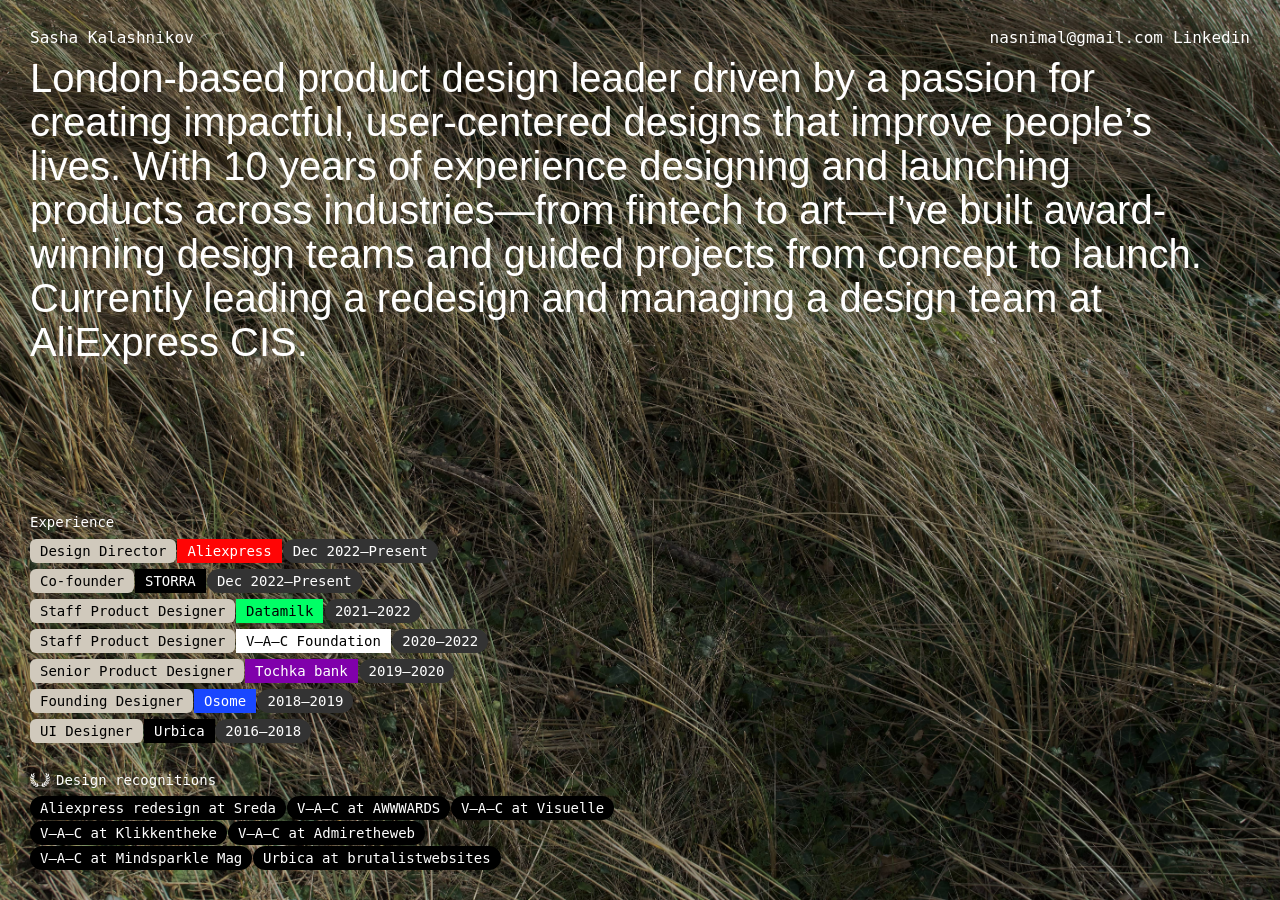
==== index.html @ 14970f1c "Initial portfolio website Made-with: Cursor" ====
<!doctype html>
<!-- ✨ Built with Framer • https://www.framer.com/ -->
<html lang="en">
<head>
    <meta charset="utf-8">
    
    
    
    <!-- Start of headStart -->
    
    <!-- End of headStart -->
    <meta name="viewport" content="width=device-width">
    <meta name="generator" content="Framer 67f8ada">
    <title>Sasha Kalashnikov</title>
    <meta name="description" content="Product design leader">
    <meta name="framer-search-index" content="https://framerusercontent.com/sites/4BipduAovAhyVoTSM1BeYR/searchIndex-lAkG3RS8QLBw.json">
    <link href="assets/favicon.png" rel="icon" media="(prefers-color-scheme: light)">
    <link href="assets/favicon.png" rel="icon" media="(prefers-color-scheme: dark)">
    <link rel="apple-touch-icon" href="assets/favicon.png">
    <!-- Open Graph / Facebook -->
    <meta property="og:type" content="website">
    <meta property="og:title" content="Sasha Kalashnikov">
    <meta property="og:description" content="Product design leader">
    <meta property="og:image" content="https://framerusercontent.com/images/4TwLlM1TFptdpUqGh1HUIGtJMV4.png">
    <!-- Twitter -->
    <meta name="twitter:card" content="summary_large_image">
    <meta name="twitter:title" content="Sasha Kalashnikov">
    <meta name="twitter:description" content="Product design leader">
    <meta name="twitter:image" content="https://framerusercontent.com/images/4TwLlM1TFptdpUqGh1HUIGtJMV4.png">
    
    <!-- Global site tag (gtag.js) - Google Analytics -->
    <script async src="https://www.googletagmanager.com/gtag/js?id=G-327163735"></script>
    <script>
      window.dataLayer = window.dataLayer || [];
      function gtag(){window.dataLayer.push(arguments);}
      gtag('js', new Date());
      gtag('config', 'G-327163735');
    </script>
    
    
    <meta name="robots" content="max-image-preview:large"><link rel="canonical" href="https://www.sashakalashnikov.com/"><meta property="og:url" content="https://www.sashakalashnikov.com/"><style data-framer-breakpoint-css>@media(min-width: 1453px){.hidden-72rtr7{display:none!important}}@media(min-width: 810px) and (max-width: 1452px){.hidden-vavm9e{display:none!important}}@media(max-width: 809px){.hidden-1c2jate{display:none!important}}</style><style data-framer-css-ssr-minified data-framer-components="framer-lib-cursors-host framer-tSUaa framer-vWCqX">html,body,#main{margin:0;padding:0;box-sizing:border-box}:root{-webkit-font-smoothing:antialiased;-moz-osx-font-smoothing:grayscale}*{box-sizing:border-box;-webkit-font-smoothing:inherit}h1,h2,h3,h4,h5,h6,p,figure{margin:0}body,input,textarea,select,button{font-size:12px;font-family:sans-serif}body{--token-2803d94c-cbaa-4192-b1b1-38f4fb111907: rgb(208, 201, 188);--token-4aa3c38b-db68-4e8d-946f-fcdc3f1ea22a: rgba(255, 255, 255, .7);--token-2b4767f0-88b5-4196-807d-11193eae399d: rgb(240, 244, 247);--token-cb430620-7532-4409-acde-8621ed649c7a: rgb(255, 0, 0);--token-0e131719-56d5-4408-aa76-8eca07487d67: rgb(0, 161, 13);--token-4ab9e593-18bd-4ab5-b891-4f5a6c6ff438: rgb(255, 255, 255);--token-9d341b3f-a5ec-472a-ab4d-0fff8eccd816: rgb(0, 0, 0);--token-30f807e0-a611-4a59-a8b0-4d7fa2a84a39: rgb(0, 55, 138)}@font-face{font-family:ABC ROM Mono Unlicensed Trial Regular;src:url(https://framerusercontent.com/assets/IUXx8Qpwz4h6KUwhA8fV5OhSscQ.woff2);font-display:swap}@font-face{font-family:ABC Diatype Unlicensed Trial Regular;src:url(https://framerusercontent.com/assets/W6xxsLFHk7Z9R7quDJQAnVO9kQ.woff2);font-display:swap}@font-face{font-family:Inter;src:url(https://framerusercontent.com/assets/5vvr9Vy74if2I6bQbJvbw7SY1pQ.woff2);font-display:swap;font-style:normal;font-weight:400;unicode-range:U+0460-052F,U+1C80-1C88,U+20B4,U+2DE0-2DFF,U+A640-A69F,U+FE2E-FE2F}@font-face{font-family:Inter;src:url(https://framerusercontent.com/assets/EOr0mi4hNtlgWNn9if640EZzXCo.woff2);font-display:swap;font-style:normal;font-weight:400;unicode-range:U+0301,U+0400-045F,U+0490-0491,U+04B0-04B1,U+2116}@font-face{font-family:Inter;src:url(https://framerusercontent.com/assets/Y9k9QrlZAqio88Klkmbd8VoMQc.woff2);font-display:swap;font-style:normal;font-weight:400;unicode-range:U+1F00-1FFF}@font-face{font-family:Inter;src:url(https://framerusercontent.com/assets/OYrD2tBIBPvoJXiIHnLoOXnY9M.woff2);font-display:swap;font-style:normal;font-weight:400;unicode-range:U+0370-03FF}@font-face{font-family:Inter;src:url(https://framerusercontent.com/assets/JeYwfuaPfZHQhEG8U5gtPDZ7WQ.woff2);font-display:swap;font-style:normal;font-weight:400;unicode-range:U+0100-024F,U+0259,U+1E00-1EFF,U+2020,U+20A0-20AB,U+20AD-20CF,U+2113,U+2C60-2C7F,U+A720-A7FF}@font-face{font-family:Inter;src:url(https://framerusercontent.com/assets/vQyevYAyHtARFwPqUzQGpnDs.woff2);font-display:swap;font-style:normal;font-weight:400;unicode-range:U+0000-00FF,U+0131,U+0152-0153,U+02BB-02BC,U+02C6,U+02DA,U+02DC,U+2000-206F,U+2074,U+20AC,U+2122,U+2191,U+2193,U+2212,U+2215,U+FEFF,U+FFFD}@font-face{font-family:Inter;src:url(https://framerusercontent.com/assets/b6Y37FthZeALduNqHicBT6FutY.woff2);font-display:swap;font-style:normal;font-weight:400;unicode-range:U+0102-0103,U+0110-0111,U+0128-0129,U+0168-0169,U+01A0-01A1,U+01AF-01B0,U+1EA0-1EF9,U+20AB}@font-face{font-family:Inter;src:url(https://framerusercontent.com/assets/DpPBYI0sL4fYLgAkX8KXOPVt7c.woff2);font-display:swap;font-style:normal;font-weight:700;unicode-range:U+0460-052F,U+1C80-1C88,U+20B4,U+2DE0-2DFF,U+A640-A69F,U+FE2E-FE2F}@font-face{font-family:Inter;src:url(https://framerusercontent.com/assets/4RAEQdEOrcnDkhHiiCbJOw92Lk.woff2);font-display:swap;font-style:normal;font-weight:700;unicode-range:U+0301,U+0400-045F,U+0490-0491,U+04B0-04B1,U+2116}@font-face{font-family:Inter;src:url(https://framerusercontent.com/assets/1K3W8DizY3v4emK8Mb08YHxTbs.woff2);font-display:swap;font-style:normal;font-weight:700;unicode-range:U+1F00-1FFF}@font-face{font-family:Inter;src:url(https://framerusercontent.com/assets/tUSCtfYVM1I1IchuyCwz9gDdQ.woff2);font-display:swap;font-style:normal;font-weight:700;unicode-range:U+0370-03FF}@font-face{font-family:Inter;src:url(https://framerusercontent.com/assets/VgYFWiwsAC5OYxAycRXXvhze58.woff2);font-display:swap;font-style:normal;font-weight:700;unicode-range:U+0100-024F,U+0259,U+1E00-1EFF,U+2020,U+20A0-20AB,U+20AD-20CF,U+2113,U+2C60-2C7F,U+A720-A7FF}@font-face{font-family:Inter;src:url(https://framerusercontent.com/assets/DXD0Q7LSl7HEvDzucnyLnGBHM.woff2);font-display:swap;font-style:normal;font-weight:700;unicode-range:U+0000-00FF,U+0131,U+0152-0153,U+02BB-02BC,U+02C6,U+02DA,U+02DC,U+2000-206F,U+2074,U+20AC,U+2122,U+2191,U+2193,U+2212,U+2215,U+FEFF,U+FFFD}@font-face{font-family:Inter;src:url(https://framerusercontent.com/assets/GIryZETIX4IFypco5pYZONKhJIo.woff2);font-display:swap;font-style:normal;font-weight:700;unicode-range:U+0102-0103,U+0110-0111,U+0128-0129,U+0168-0169,U+01A0-01A1,U+01AF-01B0,U+1EA0-1EF9,U+20AB}@font-face{font-family:Inter;src:url(https://framerusercontent.com/assets/H89BbHkbHDzlxZzxi8uPzTsp90.woff2);font-display:swap;font-style:italic;font-weight:700;unicode-range:U+0460-052F,U+1C80-1C88,U+20B4,U+2DE0-2DFF,U+A640-A69F,U+FE2E-FE2F}@font-face{font-family:Inter;src:url(https://framerusercontent.com/assets/u6gJwDuwB143kpNK1T1MDKDWkMc.woff2);font-display:swap;font-style:italic;font-weight:700;unicode-range:U+0301,U+0400-045F,U+0490-0491,U+04B0-04B1,U+2116}@font-face{font-family:Inter;src:url(https://framerusercontent.com/assets/43sJ6MfOPh1LCJt46OvyDuSbA6o.woff2);font-display:swap;font-style:italic;font-weight:700;unicode-range:U+1F00-1FFF}@font-face{font-family:Inter;src:url(https://framerusercontent.com/assets/wccHG0r4gBDAIRhfHiOlq6oEkqw.woff2);font-display:swap;font-style:italic;font-weight:700;unicode-range:U+0370-03FF}@font-face{font-family:Inter;src:url(https://framerusercontent.com/assets/WZ367JPwf9bRW6LdTHN8rXgSjw.woff2);font-display:swap;font-style:italic;font-weight:700;unicode-range:U+0100-024F,U+0259,U+1E00-1EFF,U+2020,U+20A0-20AB,U+20AD-20CF,U+2113,U+2C60-2C7F,U+A720-A7FF}@font-face{font-family:Inter;src:url(https://framerusercontent.com/assets/QxmhnWTzLtyjIiZcfaLIJ8EFBXU.woff2);font-display:swap;font-style:italic;font-weight:700;unicode-range:U+0000-00FF,U+0131,U+0152-0153,U+02BB-02BC,U+02C6,U+02DA,U+02DC,U+2000-206F,U+2074,U+20AC,U+2122,U+2191,U+2193,U+2212,U+2215,U+FEFF,U+FFFD}@font-face{font-family:Inter;src:url(https://framerusercontent.com/assets/2A4Xx7CngadFGlVV4xrO06OBHY.woff2);font-display:swap;font-style:italic;font-weight:700;unicode-range:U+0102-0103,U+0110-0111,U+0128-0129,U+0168-0169,U+01A0-01A1,U+01AF-01B0,U+1EA0-1EF9,U+20AB}@font-face{font-family:Inter;src:url(https://framerusercontent.com/assets/CfMzU8w2e7tHgF4T4rATMPuWosA.woff2);font-display:swap;font-style:italic;font-weight:400;unicode-range:U+0460-052F,U+1C80-1C88,U+20B4,U+2DE0-2DFF,U+A640-A69F,U+FE2E-FE2F}@font-face{font-family:Inter;src:url(https://framerusercontent.com/assets/867QObYax8ANsfX4TGEVU9YiCM.woff2);font-display:swap;font-style:italic;font-weight:400;unicode-range:U+0301,U+0400-045F,U+0490-0491,U+04B0-04B1,U+2116}@font-face{font-family:Inter;src:url(https://framerusercontent.com/assets/Oyn2ZbENFdnW7mt2Lzjk1h9Zb9k.woff2);font-display:swap;font-style:italic;font-weight:400;unicode-range:U+1F00-1FFF}@font-face{font-family:Inter;src:url(https://framerusercontent.com/assets/cdAe8hgZ1cMyLu9g005pAW3xMo.woff2);font-display:swap;font-style:italic;font-weight:400;unicode-range:U+0370-03FF}@font-face{font-family:Inter;src:url(https://framerusercontent.com/assets/DOfvtmE1UplCq161m6Hj8CSQYg.woff2);font-display:swap;font-style:italic;font-weight:400;unicode-range:U+0100-024F,U+0259,U+1E00-1EFF,U+2020,U+20A0-20AB,U+20AD-20CF,U+2113,U+2C60-2C7F,U+A720-A7FF}@font-face{font-family:Inter;src:url(https://framerusercontent.com/assets/vFzuJY0c65av44uhEKB6vyjFMg.woff2);font-display:swap;font-style:italic;font-weight:400;unicode-range:U+0000-00FF,U+0131,U+0152-0153,U+02BB-02BC,U+02C6,U+02DA,U+02DC,U+2000-206F,U+2074,U+20AC,U+2122,U+2191,U+2193,U+2212,U+2215,U+FEFF,U+FFFD}@font-face{font-family:Inter;src:url(https://framerusercontent.com/assets/tKtBcDnBMevsEEJKdNGhhkLzYo.woff2);font-display:swap;font-style:italic;font-weight:400;unicode-range:U+0102-0103,U+0110-0111,U+0128-0129,U+0168-0169,U+01A0-01A1,U+01AF-01B0,U+1EA0-1EF9,U+20AB}@font-face{font-family:ABC ROM Mono Unlicensed Trial Regular Placeholder;src:local("Arial");ascent-override:76.39%;descent-override:27.61%;line-gap-override:0%;size-adjust:127.11%}@font-face{font-family:ABC Diatype Unlicensed Trial Regular Placeholder;src:local("Arial");ascent-override:97.41%;descent-override:26.97%;line-gap-override:0%;size-adjust:99.38%}@font-face{font-family:Inter Placeholder;src:local("Arial");ascent-override:89.79%;descent-override:22.36%;line-gap-override:0%;size-adjust:107.89%}body{--framer-will-change-override: none}@supports (background: -webkit-named-image(i)) and (not (grid-template-rows: subgrid)){body{--framer-will-change-override: transform}}[data-framer-component-type]{position:absolute}[data-framer-component-type=Text]{cursor:inherit}[data-framer-component-text-autosized] *{white-space:pre}[data-framer-component-type=Text]>*{text-align:var(--framer-text-alignment, start)}[data-framer-component-type=Text] span span,[data-framer-component-type=Text] p span,[data-framer-component-type=Text] h1 span,[data-framer-component-type=Text] h2 span,[data-framer-component-type=Text] h3 span,[data-framer-component-type=Text] h4 span,[data-framer-component-type=Text] h5 span,[data-framer-component-type=Text] h6 span{display:block}[data-framer-component-type=Text] span span span,[data-framer-component-type=Text] p span span,[data-framer-component-type=Text] h1 span span,[data-framer-component-type=Text] h2 span span,[data-framer-component-type=Text] h3 span span,[data-framer-component-type=Text] h4 span span,[data-framer-component-type=Text] h5 span span,[data-framer-component-type=Text] h6 span span{display:unset}[data-framer-component-type=Text] div div span,[data-framer-component-type=Text] a div span,[data-framer-component-type=Text] span span span,[data-framer-component-type=Text] p span span,[data-framer-component-type=Text] h1 span span,[data-framer-component-type=Text] h2 span span,[data-framer-component-type=Text] h3 span span,[data-framer-component-type=Text] h4 span span,[data-framer-component-type=Text] h5 span span,[data-framer-component-type=Text] h6 span span,[data-framer-component-type=Text] a{font-family:var(--font-family);font-style:var(--font-style);font-weight:min(calc(var(--framer-font-weight-increase, 0) + var(--font-weight, 400)),900);color:var(--text-color);letter-spacing:var(--letter-spacing);font-size:var(--font-size);text-transform:var(--text-transform);text-decoration:var(--text-decoration);line-height:var(--line-height)}[data-framer-component-type=Text] div div span,[data-framer-component-type=Text] a div span,[data-framer-component-type=Text] span span span,[data-framer-component-type=Text] p span span,[data-framer-component-type=Text] h1 span span,[data-framer-component-type=Text] h2 span span,[data-framer-component-type=Text] h3 span span,[data-framer-component-type=Text] h4 span span,[data-framer-component-type=Text] h5 span span,[data-framer-component-type=Text] h6 span span,[data-framer-component-type=Text] a{--font-family: var(--framer-font-family);--font-style: var(--framer-font-style);--font-weight: var(--framer-font-weight);--text-color: var(--framer-text-color);--letter-spacing: var(--framer-letter-spacing);--font-size: var(--framer-font-size);--text-transform: var(--framer-text-transform);--text-decoration: var(--framer-text-decoration);--line-height: var(--framer-line-height)}[data-framer-component-type=Text] a,[data-framer-component-type=Text] a div span,[data-framer-component-type=Text] a span span span,[data-framer-component-type=Text] a p span span,[data-framer-component-type=Text] a h1 span span,[data-framer-component-type=Text] a h2 span span,[data-framer-component-type=Text] a h3 span span,[data-framer-component-type=Text] a h4 span span,[data-framer-component-type=Text] a h5 span span,[data-framer-component-type=Text] a h6 span span{--font-family: var(--framer-link-font-family, var(--framer-font-family));--font-style: var(--framer-link-font-style, var(--framer-font-style));--font-weight: var(--framer-link-font-weight, var(--framer-font-weight));--text-color: var(--framer-link-text-color, var(--framer-text-color));--font-size: var(--framer-link-font-size, var(--framer-font-size));--text-transform: var(--framer-link-text-transform, var(--framer-text-transform));--text-decoration: var(--framer-link-text-decoration, var(--framer-text-decoration))}[data-framer-component-type=Text] a:hover,[data-framer-component-type=Text] a div span:hover,[data-framer-component-type=Text] a span span span:hover,[data-framer-component-type=Text] a p span span:hover,[data-framer-component-type=Text] a h1 span span:hover,[data-framer-component-type=Text] a h2 span span:hover,[data-framer-component-type=Text] a h3 span span:hover,[data-framer-component-type=Text] a h4 span span:hover,[data-framer-component-type=Text] a h5 span span:hover,[data-framer-component-type=Text] a h6 span span:hover{--font-family: var(--framer-link-hover-font-family, var(--framer-link-font-family, var(--framer-font-family)));--font-style: var(--framer-link-hover-font-style, var(--framer-link-font-style, var(--framer-font-style)));--font-weight: var(--framer-link-hover-font-weight, var(--framer-link-font-weight, var(--framer-font-weight)));--text-color: var(--framer-link-hover-text-color, var(--framer-link-text-color, var(--framer-text-color)));--font-size: var(--framer-link-hover-font-size, var(--framer-link-font-size, var(--framer-font-size)));--text-transform: var(--framer-link-hover-text-transform, var(--framer-link-text-transform, var(--framer-text-transform)));--text-decoration: var(--framer-link-hover-text-decoration, var(--framer-link-text-decoration, var(--framer-text-decoration)))}[data-framer-component-type=Text].isCurrent a,[data-framer-component-type=Text].isCurrent a div span,[data-framer-component-type=Text].isCurrent a span span span,[data-framer-component-type=Text].isCurrent a p span span,[data-framer-component-type=Text].isCurrent a h1 span span,[data-framer-component-type=Text].isCurrent a h2 span span,[data-framer-component-type=Text].isCurrent a h3 span span,[data-framer-component-type=Text].isCurrent a h4 span span,[data-framer-component-type=Text].isCurrent a h5 span span,[data-framer-component-type=Text].isCurrent a h6 span span{--font-family: var(--framer-link-current-font-family, var(--framer-link-font-family, var(--framer-font-family)));--font-style: var(--framer-link-current-font-style, var(--framer-link-font-style, var(--framer-font-style)));--font-weight: var(--framer-link-current-font-weight, var(--framer-link-font-weight, var(--framer-font-weight)));--text-color: var(--framer-link-current-text-color, var(--framer-link-text-color, var(--framer-text-color)));--font-size: var(--framer-link-current-font-size, var(--framer-link-font-size, var(--framer-font-size)));--text-transform: var(--framer-link-current-text-transform, var(--framer-link-text-transform, var(--framer-text-transform)));--text-decoration: var(--framer-link-current-text-decoration, var(--framer-link-text-decoration, var(--framer-text-decoration)))}p.framer-text,div.framer-text,figure.framer-text,h1.framer-text,h2.framer-text,h3.framer-text,h4.framer-text,h5.framer-text,h6.framer-text,ol.framer-text,ul.framer-text{margin:0;padding:0}p.framer-text,div.framer-text,h1.framer-text,h2.framer-text,h3.framer-text,h4.framer-text,h5.framer-text,h6.framer-text,li.framer-text,ol.framer-text,ul.framer-text,span.framer-text:not([data-text-fill]){font-family:var(--framer-blockquote-font-family, var(--framer-font-family, Inter, Inter Placeholder, sans-serif));font-style:var(--framer-blockquote-font-style, var(--framer-font-style, normal));font-weight:var(--framer-blockquote-font-weight, var(--framer-font-weight, 400));color:var(--framer-blockquote-text-color, var(--framer-text-color, #000));font-size:calc(var(--framer-blockquote-font-size, var(--framer-font-size, 16px)) * var(--framer-font-size-scale, 1));letter-spacing:var(--framer-blockquote-letter-spacing, var(--framer-letter-spacing, 0));text-transform:var(--framer-blockquote-text-transform, var(--framer-text-transform, none));text-decoration:var(--framer-blockquote-text-decoration, var(--framer-text-decoration, none));line-height:var(--framer-blockquote-line-height, var(--framer-line-height, 1.2em));text-align:var(--framer-blockquote-text-alignment, var(--framer-text-alignment, start));-webkit-text-stroke-width:var(--framer-text-stroke-width, initial);-webkit-text-stroke-color:var(--framer-text-stroke-color, initial);-moz-font-feature-settings:var(--framer-font-open-type-features, initial);-webkit-font-feature-settings:var(--framer-font-open-type-features, initial);font-feature-settings:var(--framer-font-open-type-features, initial);font-variation-settings:var(--framer-font-variation-axes, normal);text-wrap:var(--framer-text-wrap-override, var(--framer-text-wrap))}@supports not (color: color(display-p3 1 1 1)){p.framer-text,div.framer-text,h1.framer-text,h2.framer-text,h3.framer-text,h4.framer-text,h5.framer-text,h6.framer-text,li.framer-text,ol.framer-text,ul.framer-text,span.framer-text:not([data-text-fill]){color:var(--framer-blockquote-text-color-rgb, var(--framer-blockquote-text-color, var(--framer-text-color-rgb, var(--framer-text-color, #000))));-webkit-text-stroke-color:var(--framer-text-stroke-color-rgb, var(--framer-text-stroke-color, initial))}}.framer-fit-text .framer-text{white-space:nowrap;white-space-collapse:preserve}strong.framer-text{font-family:var(--framer-blockquote-font-family-bold, var(--framer-font-family-bold));font-style:var(--framer-blockquote-font-style-bold, var(--framer-font-style-bold));font-weight:var(--framer-blockquote-font-weight-bold, var(--framer-font-weight-bold, bolder));font-variation-settings:var(--framer-blockquote-font-variation-axes-bold, var(--framer-font-variation-axes-bold))}em.framer-text{font-family:var(--framer-blockquote-font-family-italic, var(--framer-font-family-italic));font-style:var(--framer-blockquote-font-style-italic, var(--framer-font-style-italic, italic));font-weight:var(--framer-blockquote-font-weight-italic, var(--framer-font-weight-italic));font-variation-settings:var(--framer-blockquote-font-variation-axes-italic, var(--framer-font-variation-axes-italic))}em.framer-text>strong.framer-text{font-family:var(--framer-blockquote-font-family-bold-italic, var(--framer-font-family-bold-italic));font-style:var(--framer-blockquote-font-style-bold-italic, var(--framer-font-style-bold-italic, italic));font-weight:var(--framer-blockquote-font-weight-bold-italic, var(--framer-font-weight-bold-italic, bolder));font-variation-settings:var(--framer-blockquote-font-variation-axes-bold-italic, var(--framer-font-variation-axes-bold-italic))}p.framer-text:not(:first-child),div.framer-text:not(:first-child),h1.framer-text:not(:first-child),h2.framer-text:not(:first-child),h3.framer-text:not(:first-child),h4.framer-text:not(:first-child),h5.framer-text:not(:first-child),h6.framer-text:not(:first-child),ol.framer-text:not(:first-child),ul.framer-text:not(:first-child),blockquote.framer-text:not(:first-child),table.framer-text:not(:first-child),figure.framer-text:not(:first-child),.framer-image.framer-text:not(:first-child){margin-top:var(--framer-blockquote-paragraph-spacing, var(--framer-paragraph-spacing, 0))}li.framer-text>ul.framer-text:nth-child(2),li.framer-text>ol.framer-text:nth-child(2){margin-top:0}.framer-text[data-text-fill]{display:inline-block;background-clip:text;-webkit-background-clip:text;-webkit-text-fill-color:transparent;padding:max(0em,calc(calc(1.3em - var(--framer-blockquote-line-height, var(--framer-line-height, 1.3em))) / 2));margin:min(0em,calc(calc(1.3em - var(--framer-blockquote-line-height, var(--framer-line-height, 1.3em))) / -2))}code.framer-text,code.framer-text span.framer-text:not([data-text-fill]){font-family:var(--framer-code-font-family, var(--framer-font-family, Inter, Inter Placeholder, sans-serif));font-style:var(--framer-blockquote-font-style, var(--framer-code-font-style, var(--framer-font-style, normal)));font-weight:var(--framer-blockquote-font-weight, var(--framer-code-font-weight, var(--framer-font-weight, 400)));color:var(--framer-blockquote-text-color, var(--framer-code-text-color, var(--framer-text-color, #000)));font-size:calc(var(--framer-blockquote-font-size, var(--framer-font-size, 16px)) * var(--framer-font-size-scale, 1));letter-spacing:var(--framer-blockquote-letter-spacing, var(--framer-letter-spacing, 0));line-height:var(--framer-blockquote-line-height, var(--framer-line-height, 1.2em))}@supports not (color: color(display-p3 1 1 1)){code.framer-text,code.framer-text span.framer-text:not([data-text-fill]){color:var(--framer-blockquote-text-color-rgb, var(--framer-blockquote-text-color, var(--framer-code-text-color-rgb, var(--framer-code-text-color, var(--framer-text-color-rgb, var(--framer-text-color, #000))))))}}blockquote.framer-text{margin-block-start:initial;margin-block-end:initial;margin-inline-start:initial;margin-inline-end:initial;unicode-bidi:initial}a.framer-text,a.framer-text span.framer-text:not([data-text-fill]),span.framer-text[data-nested-link],span.framer-text[data-nested-link] span.framer-text:not([data-text-fill]){font-family:var(--framer-blockquote-font-family, var(--framer-link-font-family, var(--framer-font-family, Inter, Inter Placeholder, sans-serif)));font-style:var(--framer-blockquote-font-style, var(--framer-link-font-style, var(--framer-font-style, normal)));font-weight:var(--framer-blockquote-font-weight, var(--framer-link-font-weight, var(--framer-font-weight, 400)));color:var(--framer-blockquote-text-color, var(--framer-link-text-color, var(--framer-text-color, #000)));font-size:calc(var(--framer-blockquote-font-size, var(--framer-font-size, 16px)) * var(--framer-font-size-scale, 1));text-transform:var(--framer-blockquote-text-transform, var(--framer-link-text-transform, var(--framer-text-transform, none)));text-decoration:var(--framer-blockquote-text-decoration, var(--framer-link-text-decoration, var(--framer-text-decoration, none)));cursor:var(--framer-custom-cursors, pointer)}@supports not (color: color(display-p3 1 1 1)){a.framer-text,a.framer-text span.framer-text:not([data-text-fill]),span.framer-text[data-nested-link],span.framer-text[data-nested-link] span.framer-text:not([data-text-fill]){color:var(--framer-blockquote-text-color-rgb, var(--framer-blockquote-text-color, var(--framer-link-text-color-rgb, var(--framer-link-text-color, var(--framer-text-color-rgb, var(--framer-text-color, #000))))))}}code.framer-text a.framer-text,code.framer-text a.framer-text span.framer-text:not([data-text-fill]),code.framer-text span.framer-text[data-nested-link],code.framer-text span.framer-text[data-nested-link] span.framer-text:not([data-text-fill]){font-family:var(--framer-code-font-family, var(--framer-font-family, Inter, Inter Placeholder, sans-serif));font-style:var(--framer-blockquote-font-style, var(--framer-code-font-style, var(--framer-font-style, normal)));font-weight:var(--framer-blockquote-font-weight, var(--framer-code-font-weight, var(--framer-font-weight, 400)));color:var(--framer-blockquote-text-color, var(--framer-link-text-color, var(--framer-code-text-color, var(--framer-text-color, #000))));font-size:calc(var(--framer-blockquote-font-size, var(--framer-font-size, 16px)) * var(--framer-font-size-scale, 1))}@supports not (color: color(display-p3 1 1 1)){code.framer-text a.framer-text,code.framer-text a.framer-text span.framer-text:not([data-text-fill]),code.framer-text span.framer-text[data-nested-link],code.framer-text span.framer-text[data-nested-link] span.framer-text:not([data-text-fill]){color:var(--framer-blockquote-text-color-rgb, var(--framer-blockquote-text-color, var(--framer-link-text-color-rgb, var(--framer-link-text-color, var(--framer-code-text-color-rgb, var(--framer-code-text-color, var(--framer-text-color-rgb, var(--framer-text-color, #000))))))))}}a.framer-text:hover,a.framer-text:hover span.framer-text:not([data-text-fill]),span.framer-text[data-nested-link]:hover,span.framer-text[data-nested-link]:hover span.framer-text:not([data-text-fill]){font-family:var(--framer-link-hover-font-family, var(--framer-blockquote-font-family, var(--framer-link-font-family, var(--framer-font-family, Inter, Inter Placeholder, sans-serif))));font-style:var(--framer-link-hover-font-style, var(--framer-blockquote-font-style, var(--framer-link-font-style, var(--framer-font-style, normal))));font-weight:var(--framer-link-hover-font-weight, var(--framer-blockquote-font-weight, var(--framer-link-font-weight, var(--framer-font-weight, 400))));color:var(--framer-link-hover-text-color, var(--framer-blockquote-text-color, var(--framer-link-text-color, var(--framer-text-color, #000))));font-size:calc(var(--framer-link-hover-font-size, var(--framer-blockquote-font-size, var(--framer-font-size, 16px))) * var(--framer-font-size-scale, 1));text-transform:var(--framer-link-hover-text-transform, var(--framer-blockquote-text-transform, var(--framer-link-text-transform, var(--framer-text-transform, none))));text-decoration:var(--framer-link-hover-text-decoration, var(--framer-blockquote-text-decoration, var(--framer-link-text-decoration, var(--framer-text-decoration, none))))}@supports not (color: color(display-p3 1 1 1)){a.framer-text:hover,a.framer-text:hover span.framer-text:not([data-text-fill]),span.framer-text[data-nested-link]:hover,span.framer-text[data-nested-link]:hover span.framer-text:not([data-text-fill]){color:var(--framer-link-hover-text-color-rgb, var(--framer-link-hover-text-color, var(--framer-blockquote-text-color-rgb, var(--framer-blockquote-text-color, var(--framer-link-text-color-rgb, var(--framer-link-text-color, var(--framer-text-color-rgb, var(--framer-text-color, #000))))))))}}code.framer-text a.framer-text:hover,code.framer-text a.framer-text:hover span.framer-text:not([data-text-fill]),code.framer-text span.framer-text[data-nested-link]:hover,code.framer-text span.framer-text[data-nested-link]:hover span.framer-text:not([data-text-fill]){font-family:var(var(--framer-code-font-family, var(--framer-font-family, Inter, Inter Placeholder, sans-serif)));font-style:var(--framer-blockquote-font-style, var(--framer-code-font-style, var(--framer-font-style, normal)));font-weight:var(--framer-blockquote-font-weight, var(--framer-code-font-weight, var(--framer-font-weight, 400)));color:var(--framer-link-hover-text-color, var(--framer-blockquote-text-color, var(--framer-link-text-color, var(--framer-code-text-color, var(--framer-text-color, #000)))));font-size:calc(var(--framer-link-hover-font-size, var(--framer-blockquote-font-size, var(--framer-link-font-size, var(--framer-font-size, 16px)))) * var(--framer-font-size-scale, 1))}@supports not (color: color(display-p3 1 1 1)){code.framer-text a.framer-text:hover,code.framer-text a.framer-text:hover span.framer-text:not([data-text-fill]),code.framer-text span.framer-text[data-nested-link]:hover,code.framer-text span.framer-text[data-nested-link]:hover span.framer-text:not([data-text-fill]){color:var(--framer-link-hover-text-color-rgb, var(--framer-link-hover-text-color, var(--framer-blockquote-text-color-rgb, var(--framer-blockquote-text-color, var(--framer-link-text-color-rgb, var(--framer-link-text-color, var(--framer-text-color-rgb, var(--framer-text-color, #000))))))))}}a.framer-text[data-framer-page-link-current],a.framer-text[data-framer-page-link-current] span.framer-text:not([data-text-fill]),span.framer-text[data-framer-page-link-current],span.framer-text[data-framer-page-link-current] span.framer-text:not([data-text-fill]){font-family:var(--framer-link-current-font-family, var(--framer-link-font-family, var(--framer-font-family, Inter, Inter Placeholder, sans-serif)));font-style:var(--framer-link-current-font-style, var(--framer-link-font-style, var(--framer-font-style, normal)));font-weight:var(--framer-link-current-font-weight, var(--framer-link-font-weight, var(--framer-font-weight, 400)));color:var(--framer-link-current-text-color, var(--framer-link-text-color, var(--framer-text-color, #000)));font-size:calc(var(--framer-link-current-font-size, var(--framer-link-font-size, var(--framer-font-size, 16px))) * var(--framer-font-size-scale, 1));text-transform:var(--framer-link-current-text-transform, var(--framer-link-text-transform, var(--framer-text-transform, none)));text-decoration:var(--framer-link-current-text-decoration, var(--framer-link-text-decoration, var(--framer-text-decoration, none)))}@supports not (color: color(display-p3 1 1 1)){a.framer-text[data-framer-page-link-current],a.framer-text[data-framer-page-link-current] span.framer-text:not([data-text-fill]),span.framer-text[data-framer-page-link-current],span.framer-text[data-framer-page-link-current] span.framer-text:not([data-text-fill]){color:var(--framer-link-current-text-color-rgb, var(--framer-link-current-text-color, var(--framer-link-text-color-rgb, var(--framer-link-text-color, var(--framer-text-color-rgb, var(--framer-text-color, #000))))))}}code.framer-text a.framer-text[data-framer-page-link-current],code.framer-text a.framer-text[data-framer-page-link-current] span.framer-text:not([data-text-fill]),code.framer-text span.framer-text[data-framer-page-link-current],code.framer-text span.framer-text[data-framer-page-link-current] span.framer-text:not([data-text-fill]){font-family:var(--framer-code-font-family, var(--framer-font-family, Inter, Inter Placeholder, sans-serif));font-style:var(--framer-code-font-style, var(--framer-font-style, normal));font-weight:var(--framer-code-font-weight, var(--framer-font-weight, 400));color:var(--framer-link-current-text-color, var(--framer-link-text-color, var(--framer-code-text-color, var(--framer-text-color, #000))));font-size:calc(var(--framer-link-current-font-size, var(--framer-link-font-size, var(--framer-font-size, 16px))) * var(--framer-font-size-scale, 1))}@supports not (color: color(display-p3 1 1 1)){code.framer-text a.framer-text[data-framer-page-link-current],code.framer-text a.framer-text[data-framer-page-link-current] span.framer-text:not([data-text-fill]),code.framer-text span.framer-text[data-framer-page-link-current],code.framer-text span.framer-text[data-framer-page-link-current] span.framer-text:not([data-text-fill]){color:var(--framer-link-current-text-color-rgb, var(--framer-link-current-text-color, var(--framer-link-text-color-rgb, var(--framer-link-text-color, var(--framer-code-text-color-rgb, var(--framer-code-text-color, var(--framer-text-color-rgb, var(--framer-text-color, #000))))))))}}a.framer-text[data-framer-page-link-current]:hover,a.framer-text[data-framer-page-link-current]:hover span.framer-text:not([data-text-fill]),span.framer-text[data-framer-page-link-current]:hover,span.framer-text[data-framer-page-link-current]:hover span.framer-text:not([data-text-fill]){font-family:var(--framer-link-hover-font-family, var(--framer-link-current-font-family, var(--framer-link-font-family, var(--framer-font-family, Inter, Inter Placeholder, sans-serif))));font-style:var(--framer-link-hover-font-style, var(--framer-link-current-font-style, var(--framer-link-font-style, var(--framer-font-style, normal))));font-weight:var(--framer-link-hover-font-weight, var(--framer-link-current-font-weight, var(--framer-link-font-weight, var(--framer-font-weight, 400))));color:var(--framer-link-hover-text-color, var(--framer-link-current-text-color, var(--framer-link-text-color, var(--framer-text-color, #000))));font-size:calc(var(--framer-link-hover-font-size, var(--framer-link-current-font-size, var(--framer-link-font-size, var(--framer-font-size, 16px)))) * var(--framer-font-size-scale, 1));text-transform:var(--framer-link-hover-text-transform, var(--framer-link-current-text-transform, var(--framer-link-text-transform, var(--framer-text-transform, none))));text-decoration:var(--framer-link-hover-text-decoration, var(--framer-link-current-text-decoration, var(--framer-link-text-decoration, var(--framer-text-decoration, none))))}@supports not (color: color(display-p3 1 1 1)){a.framer-text[data-framer-page-link-current]:hover,a.framer-text[data-framer-page-link-current]:hover span.framer-text:not([data-text-fill]),span.framer-text[data-framer-page-link-current]:hover,span.framer-text[data-framer-page-link-current]:hover span.framer-text:not([data-text-fill]){color:var(--framer-link-hover-text-color-rgb, var(--framer-link-hover-text-color, var(--framer-link-current-text-color-rgb, var(--framer-link-current-text-color, var(--framer-link-text-color-rgb, var(--framer-link-text-color, var(--framer-code-text-color-rgb, var(--framer-code-text-color, var(--framer-text-color-rgb, var(--framer-text-color, #000))))))))))}}code.framer-text a.framer-text[data-framer-page-link-current]:hover,code.framer-text a.framer-text[data-framer-page-link-current]:hover span.framer-text:not([data-text-fill]),code.framer-text span.framer-text[data-framer-page-link-current]:hover,code.framer-text span.framer-text[data-framer-page-link-current]:hover span.framer-text:not([data-text-fill]){font-family:var(--framer-code-font-family, var(--framer-font-family, Inter, Inter Placeholder, sans-serif));font-style:var(--framer-code-font-style, var(--framer-font-style, normal));font-weight:var(--framer-code-font-weight, var(--framer-font-weight, 400));color:var(--framer-link-hover-text-color, var(--framer-link-current-text-color, var(--framer-link-text-color, var(--framer-code-text-color, var(--framer-text-color, #000)))));font-size:calc(var(--framer-link-hover-font-size, var(--framer-link-current-font-size, var(--framer-link-font-size, var(--framer-font-size, 16px)))) * var(--framer-font-size-scale, 1))}@supports not (color: color(display-p3 1 1 1)){code.framer-text a.framer-text[data-framer-page-link-current]:hover,code.framer-text a.framer-text[data-framer-page-link-current]:hover span.framer-text:not([data-text-fill]),code.framer-text span.framer-text[data-framer-page-link-current]:hover,code.framer-text span.framer-text[data-framer-page-link-current]:hover span.framer-text:not([data-text-fill]){color:var(--framer-link-hover-text-color-rgb, var(--framer-link-hover-text-color, var(--framer-link-current-text-color-rgb, var(--framer-link-current-text-color, var(--framer-link-text-color-rgb, var(--framer-link-text-color, var(--framer-code-text-color-rgb, var(--framer-code-text-color, var(--framer-text-color-rgb, var(--framer-text-color, #000))))))))))}}.framer-image.framer-text{display:block;max-width:100%;height:auto}.text-styles-preset-reset.framer-text{--framer-font-family: Inter, Inter Placeholder, sans-serif;--framer-font-style: normal;--framer-font-weight: 500;--framer-text-color: #000;--framer-font-size: 16px;--framer-letter-spacing: 0;--framer-text-transform: none;--framer-text-decoration: none;--framer-line-height: 1.2em;--framer-text-alignment: start;--framer-font-open-type-features: normal}ol.framer-text{--list-style-type: decimal}ul.framer-text,ol.framer-text{padding-left:3ch;position:relative}li.framer-text{counter-increment:list-item;list-style:none}ol.framer-text>li.framer-text:before{position:absolute;left:0;content:counter(list-item,var(--list-style-type)) ".";font-variant-numeric:tabular-nums}ol.framer-text>li.framer-text:nth-last-child(n+100),ol.framer-text>li.framer-text:nth-last-child(n+100)~li{padding-left:1ch}ol.framer-text>li.framer-text:nth-last-child(n+1000),ol.framer-text>li.framer-text:nth-last-child(n+1000)~li{padding-left:2ch}ol.framer-text>li.framer-text:nth-last-child(n+10000),ol.framer-text>li.framer-text:nth-last-child(n+10000)~li{padding-left:3ch}ol.framer-text>li.framer-text:nth-last-child(n+100000),ol.framer-text>li.framer-text:nth-last-child(n+100000)~li{padding-left:4ch}ol.framer-text>li.framer-text:nth-last-child(n+1000000),ol.framer-text>li.framer-text:nth-last-child(n+1000000)~li{padding-left:5ch}ul.framer-text>li.framer-text:before{position:absolute;left:0;content:"\2022"}.framer-table-wrapper{overflow-x:auto}table.framer-text,.framer-table-wrapper table.framer-text{border-collapse:separate;border-spacing:0;table-layout:auto;word-break:normal;width:100%}td.framer-text,th.framer-text{min-width:16ch;vertical-align:top}.framer-text-module[style*=aspect-ratio]>:first-child{width:100%}@supports not (aspect-ratio: 1){.framer-text-module[style*=aspect-ratio]{position:relative}}@supports not (aspect-ratio: 1){.framer-text-module[style*=aspect-ratio]:before{content:"";display:block;padding-bottom:calc(100% / calc(var(--aspect-ratio)))}}@supports not (aspect-ratio: 1){.framer-text-module[style*=aspect-ratio]>:first-child{position:absolute;top:0;left:0;height:100%}}[data-framer-component-type=DeprecatedRichText]{cursor:inherit}[data-framer-component-type=DeprecatedRichText] .text-styles-preset-reset{--framer-font-family: Inter, Inter Placeholder, sans-serif;--framer-font-style: normal;--framer-font-weight: 500;--framer-text-color: #000;--framer-font-size: 16px;--framer-letter-spacing: 0;--framer-text-transform: none;--framer-text-decoration: none;--framer-line-height: 1.2em;--framer-text-alignment: start;--framer-font-open-type-features: normal;--font-variation-settings: normal}[data-framer-component-type=DeprecatedRichText] p,[data-framer-component-type=DeprecatedRichText] div,[data-framer-component-type=DeprecatedRichText] h1,[data-framer-component-type=DeprecatedRichText] h2,[data-framer-component-type=DeprecatedRichText] h3,[data-framer-component-type=DeprecatedRichText] h4,[data-framer-component-type=DeprecatedRichText] h5,[data-framer-component-type=DeprecatedRichText] h6{margin:0;padding:0}[data-framer-component-type=DeprecatedRichText] p,[data-framer-component-type=DeprecatedRichText] div,[data-framer-component-type=DeprecatedRichText] h1,[data-framer-component-type=DeprecatedRichText] h2,[data-framer-component-type=DeprecatedRichText] h3,[data-framer-component-type=DeprecatedRichText] h4,[data-framer-component-type=DeprecatedRichText] h5,[data-framer-component-type=DeprecatedRichText] h6,[data-framer-component-type=DeprecatedRichText] li,[data-framer-component-type=DeprecatedRichText] ol,[data-framer-component-type=DeprecatedRichText] ul,[data-framer-component-type=DeprecatedRichText] span:not([data-text-fill]){font-family:var(--framer-font-family, Inter, Inter Placeholder, sans-serif);font-style:var(--framer-font-style, normal);font-weight:var(--framer-font-weight, 400);color:var(--framer-text-color, #000);font-size:var(--framer-font-size, 16px);letter-spacing:var(--framer-letter-spacing, 0);text-transform:var(--framer-text-transform, none);text-decoration:var(--framer-text-decoration, none);line-height:var(--framer-line-height, 1.2em);text-align:var(--framer-text-alignment, start)}[data-framer-component-type=DeprecatedRichText] p:not(:first-child),[data-framer-component-type=DeprecatedRichText] div:not(:first-child),[data-framer-component-type=DeprecatedRichText] h1:not(:first-child),[data-framer-component-type=DeprecatedRichText] h2:not(:first-child),[data-framer-component-type=DeprecatedRichText] h3:not(:first-child),[data-framer-component-type=DeprecatedRichText] h4:not(:first-child),[data-framer-component-type=DeprecatedRichText] h5:not(:first-child),[data-framer-component-type=DeprecatedRichText] h6:not(:first-child),[data-framer-component-type=DeprecatedRichText] ol:not(:first-child),[data-framer-component-type=DeprecatedRichText] ul:not(:first-child),[data-framer-component-type=DeprecatedRichText] .framer-image:not(:first-child){margin-top:var(--framer-paragraph-spacing, 0)}[data-framer-component-type=DeprecatedRichText] span[data-text-fill]{display:inline-block;background-clip:text;-webkit-background-clip:text;-webkit-text-fill-color:transparent}[data-framer-component-type=DeprecatedRichText] a,[data-framer-component-type=DeprecatedRichText] a span:not([data-text-fill]){font-family:var(--framer-link-font-family, var(--framer-font-family, Inter, Inter Placeholder, sans-serif));font-style:var(--framer-link-font-style, var(--framer-font-style, normal));font-weight:var(--framer-link-font-weight, var(--framer-font-weight, 400));color:var(--framer-link-text-color, var(--framer-text-color, #000));font-size:var(--framer-link-font-size, var(--framer-font-size, 16px));text-transform:var(--framer-link-text-transform, var(--framer-text-transform, none));text-decoration:var(--framer-link-text-decoration, var(--framer-text-decoration, none))}[data-framer-component-type=DeprecatedRichText] a:hover,[data-framer-component-type=DeprecatedRichText] a:hover span:not([data-text-fill]){font-family:var(--framer-link-hover-font-family, var(--framer-link-font-family, var(--framer-font-family, Inter, Inter Placeholder, sans-serif)));font-style:var(--framer-link-hover-font-style, var(--framer-link-font-style, var(--framer-font-style, normal)));font-weight:var(--framer-link-hover-font-weight, var(--framer-link-font-weight, var(--framer-font-weight, 400)));color:var(--framer-link-hover-text-color, var(--framer-link-text-color, var(--framer-text-color, #000)));font-size:var(--framer-link-hover-font-size, var(--framer-link-font-size, var(--framer-font-size, 16px)));text-transform:var(--framer-link-hover-text-transform, var(--framer-link-text-transform, var(--framer-text-transform, none)));text-decoration:var(--framer-link-hover-text-decoration, var(--framer-link-text-decoration, var(--framer-text-decoration, none)))}[data-framer-component-type=DeprecatedRichText] a[data-framer-page-link-current],[data-framer-component-type=DeprecatedRichText] a[data-framer-page-link-current] span:not([data-text-fill]):not([data-nested-link]){font-family:var(--framer-link-current-font-family, var(--framer-link-font-family, var(--framer-font-family, Inter, Inter Placeholder, sans-serif)));font-style:var(--framer-link-current-font-style, var(--framer-link-font-style, var(--framer-font-style, normal)));font-weight:var(--framer-link-current-font-weight, var(--framer-link-font-weight, var(--framer-font-weight, 400)));color:var(--framer-link-current-text-color, var(--framer-link-text-color, var(--framer-text-color, #000)));font-size:var(--framer-link-current-font-size, var(--framer-link-font-size, var(--framer-font-size, 16px)));text-transform:var(--framer-link-current-text-transform, var(--framer-link-text-transform, var(--framer-text-transform, none)));text-decoration:var(--framer-link-current-text-decoration, var(--framer-link-text-decoration, var(--framer-text-decoration, none)))}[data-framer-component-type=DeprecatedRichText] a[data-framer-page-link-current]:hover,[data-framer-component-type=DeprecatedRichText] a[data-framer-page-link-current]:hover span:not([data-text-fill]):not([data-nested-link]){font-family:var(--framer-link-hover-font-family, var(--framer-link-current-font-family, var(--framer-link-font-family, var(--framer-font-family, Inter, Inter Placeholder, sans-serif))));font-style:var(--framer-link-hover-font-style, var(--framer-link-current-font-style, var(--framer-link-font-style, var(--framer-font-style, normal))));font-weight:var(--framer-link-hover-font-weight, var(--framer-link-current-font-weight, var(--framer-link-font-weight, var(--framer-font-weight, 400))));color:var(--framer-link-hover-text-color, var(--framer-link-current-text-color, var(--framer-link-text-color, var(--framer-text-color, #000))));font-size:var(--framer-link-hover-font-size, var(--framer-link-current-font-size, var(--framer-link-font-size, var(--framer-font-size, 16px))));text-transform:var(--framer-link-hover-text-transform, var(--framer-link-current-text-transform, var(--framer-link-text-transform, var(--framer-text-transform, none))));text-decoration:var(--framer-link-hover-text-decoration, var(--framer-link-current-text-decoration, var(--framer-link-text-decoration, var(--framer-text-decoration, none))))}[data-framer-component-type=DeprecatedRichText] strong{font-weight:bolder}[data-framer-component-type=DeprecatedRichText] em{font-style:italic}[data-framer-component-type=DeprecatedRichText] .framer-image{display:block;max-width:100%;height:auto}[data-framer-component-type=DeprecatedRichText] ul,[data-framer-component-type=DeprecatedRichText] ol{display:table;width:100%;padding-left:0;margin:0}[data-framer-component-type=DeprecatedRichText] li{display:table-row;counter-increment:list-item;list-style:none}[data-framer-component-type=DeprecatedRichText] ol>li:before{display:table-cell;width:2.25ch;box-sizing:border-box;padding-right:.75ch;content:counter(list-item) ".";white-space:nowrap}[data-framer-component-type=DeprecatedRichText] ul>li:before{display:table-cell;width:2.25ch;box-sizing:border-box;padding-right:.75ch;content:"\2022"}:not([data-framer-generated])>[data-framer-stack-content-wrapper]>*,:not([data-framer-generated])>[data-framer-stack-content-wrapper]>[data-framer-component-type],:not([data-framer-generated])>[data-framer-stack-content-wrapper]>[data-framer-legacy-stack-gap-enabled]>*,:not([data-framer-generated])>[data-framer-stack-content-wrapper]>[data-framer-legacy-stack-gap-enabled]>[data-framer-component-type]{position:relative}.flexbox-gap-not-supported [data-framer-legacy-stack-gap-enabled=true]>*,[data-framer-legacy-stack-gap-enabled=true][data-framer-stack-flexbox-gap=false]{margin-top:calc(var(--stack-gap-y) / 2);margin-bottom:calc(var(--stack-gap-y) / 2);margin-right:calc(var(--stack-gap-x) / 2);margin-left:calc(var(--stack-gap-x) / 2)}[data-framer-stack-content-wrapper][data-framer-stack-gap-enabled=true]{row-gap:var(--stack-native-row-gap);column-gap:var(--stack-native-column-gap)}.flexbox-gap-not-supported [data-framer-stack-content-wrapper][data-framer-stack-gap-enabled=true]{row-gap:unset;column-gap:unset}.flexbox-gap-not-supported [data-framer-stack-direction-reverse=false] [data-framer-legacy-stack-gap-enabled=true]>*:first-child,[data-framer-stack-direction-reverse=false] [data-framer-legacy-stack-gap-enabled=true][data-framer-stack-flexbox-gap=false]>*:first-child,.flexbox-gap-not-supported [data-framer-stack-direction-reverse=true] [data-framer-legacy-stack-gap-enabled=true]>*:last-child,[data-framer-stack-direction-reverse=true] [data-framer-legacy-stack-gap-enabled=true][data-framer-stack-flexbox-gap=false]>*:last-child{margin-top:0;margin-left:0}.flexbox-gap-not-supported [data-framer-stack-direction-reverse=false] [data-framer-legacy-stack-gap-enabled=true]>*:last-child,[data-framer-stack-direction-reverse=false] [data-framer-legacy-stack-gap-enabled=true][data-framer-stack-flexbox-gap=false]>*:last-child,.flexbox-gap-not-supported [data-framer-stack-direction-reverse=true] [data-framer-legacy-stack-gap-enabled=true]>*:first-child,[data-framer-stack-direction-reverse=true] [data-framer-legacy-stack-gap-enabled=true][data-framer-stack-flexbox-gap=false]>*:first-child{margin-right:0;margin-bottom:0}NavigationContainer [data-framer-component-type=NavigationContainer]>*,[data-framer-component-type=NavigationContainer]>[data-framer-component-type]{position:relative}[data-framer-component-type=Scroll]::-webkit-scrollbar{display:none}[data-framer-component-type=ScrollContentWrapper]>*{position:relative}[data-framer-component-type=NativeScroll]{-webkit-overflow-scrolling:touch}[data-framer-component-type=NativeScroll]>*{position:relative}[data-framer-component-type=NativeScroll].direction-both{overflow-x:scroll;overflow-y:scroll}[data-framer-component-type=NativeScroll].direction-vertical{overflow-x:hidden;overflow-y:scroll}[data-framer-component-type=NativeScroll].direction-horizontal{overflow-x:scroll;overflow-y:hidden}[data-framer-component-type=NativeScroll].direction-vertical>*{width:100%!important}[data-framer-component-type=NativeScroll].direction-horizontal>*{height:100%!important}[data-framer-component-type=NativeScroll].scrollbar-hidden::-webkit-scrollbar{display:none}[data-framer-component-type=PageContentWrapper]>*,[data-framer-component-type=PageContentWrapper]>[data-framer-component-type]{position:relative}[data-framer-component-type=DeviceComponent].no-device>*{width:100%!important;height:100%!important}[data-is-present=false],[data-is-present=false] *{pointer-events:none!important}[data-framer-cursor=pointer]{cursor:pointer}[data-framer-cursor=grab]{cursor:grab}[data-framer-cursor=grab]:active{cursor:grabbing}[data-framer-component-type=Frame] *,[data-framer-component-type=Stack] *{pointer-events:auto}[data-framer-generated] *{pointer-events:unset}.svgContainer svg{display:block}[data-reset=button]{border-width:0;padding:0;background:none}[data-hide-scrollbars=true]::-webkit-scrollbar{width:0px;height:0px}[data-hide-scrollbars=true]::-webkit-scrollbar-thumb{background:transparent}[data-hide-scrollbars=true]{scrollbar-width:none}.framer-cursor-none,.framer-cursor-none *{cursor:none!important}.framer-pointer-events-none,.framer-pointer-events-none *{pointer-events:none!important}.framer-tSUaa.framer-lux5qc,.framer-tSUaa .framer-lux5qc{display:block}.framer-tSUaa.framer-72rtr7{align-content:center;align-items:center;display:flex;flex-direction:column;flex-wrap:nowrap;gap:10px;height:min-content;justify-content:flex-start;overflow:hidden;padding:0;position:relative;width:1453px}.framer-tSUaa .framer-xir8yv{align-content:flex-start;align-items:flex-start;display:flex;flex:none;flex-direction:column;flex-wrap:nowrap;height:100vh;justify-content:space-between;overflow:hidden;padding:40px;position:relative;width:100%;z-index:1}.framer-tSUaa .framer-1wip41o{align-content:flex-start;align-items:flex-start;display:flex;flex:none;flex-direction:column;flex-wrap:nowrap;gap:10px;height:min-content;justify-content:center;overflow:visible;padding:0;position:relative;width:100%}.framer-tSUaa .framer-17x72c9{align-content:center;align-items:center;display:flex;flex:none;flex-direction:row;flex-wrap:nowrap;gap:10px;height:min-content;justify-content:center;overflow:hidden;padding:0;position:relative;width:100%}.framer-tSUaa .framer-cpuz3u,.framer-tSUaa .framer-bmy2lj,.framer-tSUaa .framer-1uny4pd,.framer-tSUaa .framer-1imwo2o,.framer-tSUaa .framer-13ab5uk,.framer-tSUaa .framer-1ps8g14,.framer-tSUaa .framer-13x6v3e,.framer-tSUaa .framer-qu5pm3,.framer-tSUaa .framer-9b6z3v,.framer-tSUaa .framer-pk8b2g,.framer-tSUaa .framer-1c6ecuu,.framer-tSUaa .framer-1m6hr77,.framer-tSUaa .framer-1azgdnw,.framer-tSUaa .framer-1vec6iw,.framer-tSUaa .framer-mldx66,.framer-tSUaa .framer-1jvwuj6,.framer-tSUaa .framer-1l9y45b,.framer-tSUaa .framer-i9co9l,.framer-tSUaa .framer-17gzdq2,.framer-tSUaa .framer-1stwxor,.framer-tSUaa .framer-10hbsnq,.framer-tSUaa .framer-1mykro2,.framer-tSUaa .framer-13xfh8o{--framer-link-text-color: #0099ff;--framer-link-text-decoration: underline;flex:none;height:auto;position:relative;white-space:pre;width:auto}.framer-tSUaa .framer-1s700mx{align-content:center;align-items:center;display:flex;flex:1 0 0px;flex-direction:row;flex-wrap:nowrap;gap:10px;height:min-content;justify-content:flex-end;overflow:hidden;padding:0;position:relative;width:1px}.framer-tSUaa .framer-1qlnvj3,.framer-tSUaa .framer-2sy851{flex:none;height:auto;position:relative;white-space:pre;width:auto}.framer-tSUaa .framer-knz6ai{--framer-link-text-color: #0099ff;--framer-link-text-decoration: underline;flex:none;height:auto;max-width:1200px;position:relative;white-space:pre-wrap;width:100%;word-break:break-word;word-wrap:break-word}.framer-tSUaa .framer-1opl030{align-content:flex-start;align-items:flex-start;display:flex;flex:none;flex-direction:row;flex-wrap:nowrap;gap:10px;height:min-content;justify-content:flex-start;overflow:hidden;padding:0;position:relative;width:100%}.framer-tSUaa .framer-4cuuhb{align-content:flex-start;align-items:flex-start;display:flex;flex:none;flex-direction:column;flex-wrap:nowrap;gap:10px;height:min-content;justify-content:flex-start;overflow:hidden;padding:0;position:relative;width:598px}.framer-tSUaa .framer-y94nd{align-content:center;align-items:center;display:flex;flex:none;flex-direction:column;flex-wrap:nowrap;gap:6px;height:min-content;justify-content:center;overflow:hidden;padding:0;position:relative;width:100%}.framer-tSUaa .framer-md3vc3,.framer-tSUaa .framer-1g1awc0,.framer-tSUaa .framer-10mtk17,.framer-tSUaa .framer-xh8ak8,.framer-tSUaa .framer-v9sjfs,.framer-tSUaa .framer-16hwl2k,.framer-tSUaa .framer-amz2ps,.framer-tSUaa .framer-18ygr97{align-content:center;align-items:center;display:flex;flex:none;flex-direction:row;flex-wrap:wrap;gap:1px;height:min-content;justify-content:flex-start;overflow:hidden;padding:0;position:relative;width:100%}.framer-tSUaa .framer-1z0trao,.framer-tSUaa .framer-lvtgn4,.framer-tSUaa .framer-1b0vf3t,.framer-tSUaa .framer-i6sbm5,.framer-tSUaa .framer-kbn0wg,.framer-tSUaa .framer-5jjuwk,.framer-tSUaa .framer-imvas9{align-content:center;align-items:center;background-color:var(--token-2803d94c-cbaa-4192-b1b1-38f4fb111907, #d0c9bc);border-radius:6px;display:flex;flex:none;flex-direction:row;flex-wrap:nowrap;gap:10px;height:min-content;justify-content:center;overflow:hidden;padding:5px 10px;position:relative;width:min-content;will-change:var(--framer-will-change-override, transform)}.framer-tSUaa .framer-z3zzq6{align-content:center;align-items:center;background-color:#ff0505;display:flex;flex:none;flex-direction:row;flex-wrap:nowrap;gap:10px;height:min-content;justify-content:center;overflow:hidden;padding:5px 10px;position:relative;width:min-content}.framer-tSUaa .framer-ooc03i,.framer-tSUaa .framer-1r82yas,.framer-tSUaa .framer-1b7h33n,.framer-tSUaa .framer-1gcy0io,.framer-tSUaa .framer-b372ln,.framer-tSUaa .framer-1jbq1m3,.framer-tSUaa .framer-1sg30yy{align-content:center;align-items:center;background-color:#333;border-radius:240px;display:flex;flex:none;flex-direction:row;flex-wrap:nowrap;gap:10px;height:min-content;justify-content:center;overflow:hidden;padding:5px 10px;position:relative;width:min-content;will-change:var(--framer-will-change-override, transform)}.framer-tSUaa .framer-o3v8fo,.framer-tSUaa .framer-dpdkr0{align-content:center;align-items:center;background-color:#000;display:flex;flex:none;flex-direction:row;flex-wrap:nowrap;gap:10px;height:min-content;justify-content:center;overflow:hidden;padding:5px 10px;position:relative;text-decoration:none;width:min-content;will-change:var(--framer-will-change-effect-override, transform)}.framer-tSUaa .framer-yu6grp{align-content:center;align-items:center;background-color:#0f6;display:flex;flex:none;flex-direction:row;flex-wrap:nowrap;gap:10px;height:min-content;justify-content:center;overflow:hidden;padding:5px 10px;position:relative;text-decoration:none;width:min-content;will-change:var(--framer-will-change-effect-override, transform)}.framer-tSUaa .framer-v552aa{align-content:center;align-items:center;background-color:var(--token-4ab9e593-18bd-4ab5-b891-4f5a6c6ff438, #ffffff);display:flex;flex:none;flex-direction:row;flex-wrap:nowrap;gap:10px;height:min-content;justify-content:center;overflow:hidden;padding:5px 10px;position:relative;text-decoration:none;width:min-content;will-change:var(--framer-will-change-effect-override, transform)}.framer-tSUaa .framer-b06eiv{align-content:center;align-items:center;background-color:#8000ab;display:flex;flex:none;flex-direction:row;flex-wrap:nowrap;gap:10px;height:min-content;justify-content:center;overflow:hidden;padding:5px 10px;position:relative;text-decoration:none;width:min-content;will-change:var(--framer-will-change-effect-override, transform)}.framer-tSUaa .framer-ue7w7i{align-content:center;align-items:center;background-color:#1947ff;display:flex;flex:none;flex-direction:row;flex-wrap:nowrap;gap:10px;height:min-content;justify-content:center;overflow:hidden;padding:5px 10px;position:relative;text-decoration:none;width:min-content;will-change:var(--framer-will-change-effect-override, transform)}.framer-tSUaa .framer-rti3kv{align-content:flex-start;align-items:flex-start;display:flex;flex:none;flex-direction:column;flex-wrap:nowrap;gap:9px;height:min-content;justify-content:flex-start;overflow:hidden;padding:0;position:relative;width:598px}.framer-tSUaa .framer-bfp9e1{align-content:center;align-items:center;display:flex;flex:none;flex-direction:row;flex-wrap:nowrap;gap:6px;height:min-content;justify-content:center;overflow:visible;padding:0;position:relative;width:min-content}.framer-tSUaa .framer-9xyt07{flex:none;height:14px;position:relative;width:20px}.framer-tSUaa .framer-bx3gsq{--framer-paragraph-spacing: 0px;flex:none;height:auto;position:relative;white-space:pre;width:auto}.framer-tSUaa .framer-1jat5s4-container,.framer-tSUaa .framer-x1zypo-container,.framer-tSUaa .framer-1s0k1nw-container,.framer-tSUaa .framer-1cbi1lb-container,.framer-tSUaa .framer-tp2ba0-container,.framer-tSUaa .framer-1fq7roz-container,.framer-tSUaa .framer-d1e1g9-container{flex:none;height:auto;position:relative;width:auto;will-change:var(--framer-will-change-effect-override, transform)}.framer-7LVeL .framer-styles-preset-160di4p:not(.rich-text-wrapper),.framer-7LVeL .framer-styles-preset-160di4p.rich-text-wrapper p{--framer-font-family: "ABC ROM Mono Unlicensed Trial Regular", "ABC ROM Mono Unlicensed Trial Regular Placeholder", monospace;--framer-font-open-type-features: normal;--framer-font-size: 16px;--framer-font-style: normal;--framer-font-weight: 400;--framer-letter-spacing: 0em;--framer-line-height: 100%;--framer-paragraph-spacing: 20px;--framer-text-alignment: start;--framer-text-color: #000000;--framer-text-decoration: none;--framer-text-stroke-color: initial;--framer-text-stroke-width: initial;--framer-text-transform: none}.framer-iYI72 .framer-styles-preset-ndfbow:not(.rich-text-wrapper),.framer-iYI72 .framer-styles-preset-ndfbow.rich-text-wrapper a{--framer-link-current-text-color: var(--token-4ab9e593-18bd-4ab5-b891-4f5a6c6ff438, #ffffff) ;--framer-link-current-text-decoration: underline;--framer-link-hover-text-color: rgba(255, 255, 255, .7);--framer-link-hover-text-decoration: underline;--framer-link-text-color: var(--token-4ab9e593-18bd-4ab5-b891-4f5a6c6ff438, #ffffff);--framer-link-text-decoration: none}.framer-bHisP .framer-styles-preset-12uv8xa:not(.rich-text-wrapper),.framer-bHisP .framer-styles-preset-12uv8xa.rich-text-wrapper h1{--framer-font-family: "ABC Diatype Unlicensed Trial Regular", "ABC Diatype Unlicensed Trial Regular Placeholder", sans-serif;--framer-font-open-type-features: normal;--framer-font-size: 40px;--framer-font-style: normal;--framer-font-variation-axes: normal;--framer-font-weight: 400;--framer-letter-spacing: 0em;--framer-line-height: 1.1em;--framer-paragraph-spacing: 0px;--framer-text-alignment: left;--framer-text-color: #000000;--framer-text-decoration: none;--framer-text-stroke-color: initial;--framer-text-stroke-width: initial;--framer-text-transform: none}@media (max-width: 1199px) and (min-width: 810px){.framer-bHisP .framer-styles-preset-12uv8xa:not(.rich-text-wrapper),.framer-bHisP .framer-styles-preset-12uv8xa.rich-text-wrapper h1{--framer-font-family: "ABC Diatype Unlicensed Trial Regular", "ABC Diatype Unlicensed Trial Regular Placeholder", sans-serif;--framer-font-open-type-features: normal;--framer-font-size: 38px;--framer-font-style: normal;--framer-font-variation-axes: normal;--framer-font-weight: 400;--framer-letter-spacing: 0em;--framer-line-height: 1.1em;--framer-paragraph-spacing: 0px;--framer-text-alignment: left;--framer-text-color: #000000;--framer-text-decoration: none;--framer-text-stroke-color: initial;--framer-text-stroke-width: initial;--framer-text-transform: none}}@media (max-width: 809px) and (min-width: 0px){.framer-bHisP .framer-styles-preset-12uv8xa:not(.rich-text-wrapper),.framer-bHisP .framer-styles-preset-12uv8xa.rich-text-wrapper h1{--framer-font-family: "ABC Diatype Unlicensed Trial Regular", "ABC Diatype Unlicensed Trial Regular Placeholder", sans-serif;--framer-font-open-type-features: normal;--framer-font-size: 26px;--framer-font-style: normal;--framer-font-variation-axes: normal;--framer-font-weight: 400;--framer-letter-spacing: 0em;--framer-line-height: 1.1em;--framer-paragraph-spacing: 0px;--framer-text-alignment: left;--framer-text-color: #000000;--framer-text-decoration: none;--framer-text-stroke-color: initial;--framer-text-stroke-width: initial;--framer-text-transform: none}}@media (min-width: 810px) and (max-width: 1452px){.framer-tSUaa.framer-72rtr7{width:810px}.framer-tSUaa .framer-xir8yv{padding:30px}.framer-tSUaa .framer-1opl030{flex-direction:column;gap:30px}}@media (max-width: 809px){.framer-tSUaa.framer-72rtr7{width:390px}.framer-tSUaa .framer-xir8yv{gap:100px;height:min-content;justify-content:center;padding:20px}.framer-tSUaa .framer-17x72c9{align-content:flex-start;align-items:flex-start;flex-direction:column;padding:0 0 10px}.framer-tSUaa .framer-1s700mx{flex:none;justify-content:flex-start;width:100%}.framer-tSUaa .framer-1opl030{flex-direction:column;gap:40px}.framer-tSUaa .framer-4cuuhb,.framer-tSUaa .framer-rti3kv{width:100%}}@supports (aspect-ratio: 1){body{--framer-aspect-ratio-supported: auto}}.framer-vWCqX.framer-1sayskv,.framer-vWCqX .framer-1sayskv{display:block}.framer-vWCqX.framer-nyn37q{align-content:center;align-items:center;display:flex;flex-direction:row;flex-wrap:nowrap;gap:10px;height:min-content;justify-content:center;overflow:hidden;padding:5px 10px;position:relative;text-decoration:none;width:min-content;will-change:var(--framer-will-change-override, transform)}.framer-vWCqX .framer-1eq2id6{flex:none;height:auto;position:relative;white-space:pre;width:auto}@supports (background: -webkit-named-image(i)) and (not (font-palette:dark)){.framer-vWCqX.framer-nyn37q{gap:0px}.framer-vWCqX.framer-nyn37q>*{margin:0 5px}.framer-vWCqX.framer-nyn37q>:first-child{margin-left:0}.framer-vWCqX.framer-nyn37q>:last-child{margin-right:0}}.framer-vgndr .framer-styles-preset-1sh1v7w:not(.rich-text-wrapper),.framer-vgndr .framer-styles-preset-1sh1v7w.rich-text-wrapper p{--framer-font-family: "ABC ROM Mono Unlicensed Trial Regular", "ABC ROM Mono Unlicensed Trial Regular Placeholder", monospace;--framer-font-open-type-features: normal;--framer-font-size: 14px;--framer-font-style: normal;--framer-font-weight: 400;--framer-letter-spacing: 0em;--framer-line-height: 100%;--framer-paragraph-spacing: 20px;--framer-text-alignment: start;--framer-text-color: #000000;--framer-text-decoration: none;--framer-text-stroke-color: initial;--framer-text-stroke-width: initial;--framer-text-transform: none}
</style><!-- Start of headEnd -->
    
    <!-- End of headEnd -->
</head>
<body>
    <script async src="https://events.framer.com/script?v=2" data-fid="96895039271a6b6a309af31ac6693d8e5742cb0462a585663b3450ecd99d354a" data-no-nt></script>
    <!-- Start of bodyStart -->
    
    <!-- End of bodyStart -->
    <div id="main" data-framer-hydrate-v2="{&quot;routeId&quot;:&quot;augiA20Il&quot;,&quot;localeId&quot;:&quot;default&quot;,&quot;breakpoints&quot;:[{&quot;hash&quot;:&quot;72rtr7&quot;,&quot;mediaQuery&quot;:&quot;(min-width: 1453px)&quot;},{&quot;hash&quot;:&quot;vavm9e&quot;,&quot;mediaQuery&quot;:&quot;(min-width: 810px) and (max-width: 1452px)&quot;},{&quot;hash&quot;:&quot;1c2jate&quot;,&quot;mediaQuery&quot;:&quot;(max-width: 809px)&quot;}]}" data-framer-ssr-released-at="2025-06-03T08:06:31.732Z" data-framer-page-optimized-at="2025-06-04T11:52:10.745Z"><!--$--><style data-framer-html-style>html body { background: none; }</style><div data-framer-root class="framer-tSUaa framer-7LVeL framer-iYI72 framer-bHisP framer-vgndr framer-72rtr7" style="min-height:100vh;width:auto"><div style="position:absolute;border-radius:inherit;top:0;right:0;bottom:0;left:0" data-framer-background-image-wrapper="true"><img decoding="async" width="6000" height="4000" sizes="(min-width: 1453px) 100vw, (min-width: 810px) and (max-width: 1452px) 100vw, (max-width: 809px) 100vw" srcset="assets/background.jpeg 512w,assets/background.jpeg 1024w,assets/background.jpeg 2048w,assets/background.jpeg 4096w,assets/background.jpeg 6000w" src="assets/background.jpeg" alt style="display:block;width:100%;height:100%;border-radius:inherit;object-position:center;object-fit:cover" data-framer-original-sizes="100vw"></div><div class="framer-xir8yv"><div class="framer-1wip41o" data-framer-name="about me"><div class="framer-17x72c9"><div class="framer-cpuz3u" style="outline:none;display:flex;flex-direction:column;justify-content:flex-start;flex-shrink:0;transform:none" data-framer-component-type="RichTextContainer"><p class="framer-text framer-styles-preset-160di4p" data-styles-preset="HxZmzm4nJ" style="--framer-text-color:var(--token-4ab9e593-18bd-4ab5-b891-4f5a6c6ff438, rgb(255, 255, 255))">Sasha Kalashnikov</p></div><div class="framer-1s700mx"><div class="framer-1qlnvj3" style="outline:none;display:flex;flex-direction:column;justify-content:flex-start;flex-shrink:0;transform:none" data-framer-component-type="RichTextContainer"><p class="framer-text framer-styles-preset-160di4p" data-styles-preset="HxZmzm4nJ" style="--framer-text-color:var(--token-4ab9e593-18bd-4ab5-b891-4f5a6c6ff438, rgb(255, 255, 255))"><!--$--><a class="framer-text framer-styles-preset-ndfbow" data-styles-preset="XXtyGCfG5" href="https://nasnimal@gmail.com" target="_blank" rel="noopener">nasnimal@gmail.com</a><!--/$--></p></div><div class="framer-2sy851" style="outline:none;display:flex;flex-direction:column;justify-content:flex-start;flex-shrink:0;transform:none" data-framer-component-type="RichTextContainer"><p class="framer-text framer-styles-preset-160di4p" data-styles-preset="HxZmzm4nJ" style="--framer-text-color:var(--token-4ab9e593-18bd-4ab5-b891-4f5a6c6ff438, rgb(255, 255, 255))"><!--$--><a class="framer-text framer-styles-preset-ndfbow" data-styles-preset="XXtyGCfG5" href="https://www.linkedin.com/in/sashakalashnikov/" target="_blank" rel="noopener">Linkedin</a><!--/$--></p></div></div></div><div class="framer-knz6ai" style="outline:none;display:flex;flex-direction:column;justify-content:flex-start;flex-shrink:0;transform:none" data-framer-component-type="RichTextContainer"><h1 class="framer-text framer-styles-preset-12uv8xa" data-styles-preset="dxZ_ra1hI" style="--framer-text-color:var(--token-4ab9e593-18bd-4ab5-b891-4f5a6c6ff438, rgb(255, 255, 255))">London-based product design leader driven by a passion for creating impactful, user-centered designs that improve people’s lives. With 10 years of experience designing and launching products across industries—from fintech to art—I’ve built award-winning design teams and guided projects from concept to launch. Currently leading a redesign and managing a design team at AliExpress CIS.</h1></div></div><div class="framer-1opl030"><div class="framer-4cuuhb"><div class="framer-bmy2lj" style="outline:none;display:flex;flex-direction:column;justify-content:flex-start;flex-shrink:0;transform:none" data-framer-component-type="RichTextContainer"><p class="framer-text framer-styles-preset-1sh1v7w" data-styles-preset="K97nkpzp9" style="--framer-text-color:var(--token-4ab9e593-18bd-4ab5-b891-4f5a6c6ff438, rgb(255, 255, 255))">Experience</p></div><div class="framer-y94nd"><div class="framer-md3vc3"><div class="framer-1z0trao" data-framer-name="position"><div class="framer-1uny4pd" style="outline:none;display:flex;flex-direction:column;justify-content:flex-start;flex-shrink:0;transform:none" data-framer-component-type="RichTextContainer"><p class="framer-text framer-styles-preset-1sh1v7w" data-styles-preset="K97nkpzp9">Design Director</p></div></div><div class="framer-z3zzq6" data-framer-name="company"><div class="framer-1imwo2o" style="outline:none;display:flex;flex-direction:column;justify-content:flex-start;flex-shrink:0;transform:none" data-framer-component-type="RichTextContainer"><p class="framer-text framer-styles-preset-1sh1v7w" data-styles-preset="K97nkpzp9" style="--framer-text-color:var(--token-4ab9e593-18bd-4ab5-b891-4f5a6c6ff438, rgb(255, 255, 255))">Aliexpress</p></div></div><div class="framer-ooc03i" data-framer-name="company"><div class="framer-13ab5uk" style="outline:none;display:flex;flex-direction:column;justify-content:flex-start;flex-shrink:0;transform:none" data-framer-component-type="RichTextContainer"><p class="framer-text framer-styles-preset-1sh1v7w" data-styles-preset="K97nkpzp9" style="--framer-text-color:var(--token-4ab9e593-18bd-4ab5-b891-4f5a6c6ff438, rgb(255, 255, 255))">Dec 2022—Present</p></div></div></div><div class="framer-1g1awc0"><div class="framer-lvtgn4" data-framer-name="position"><div class="framer-1ps8g14" style="outline:none;display:flex;flex-direction:column;justify-content:flex-start;flex-shrink:0;transform:none" data-framer-component-type="RichTextContainer"><p class="framer-text framer-styles-preset-1sh1v7w" data-styles-preset="K97nkpzp9">Co-founder</p></div></div><!--$--><a class="framer-o3v8fo framer-lux5qc" data-framer-name="company" href="https://www.storra.app/" target="_blank" rel="noopener"><div class="framer-13x6v3e" style="outline:none;display:flex;flex-direction:column;justify-content:flex-start;flex-shrink:0;transform:none" data-framer-component-type="RichTextContainer"><p class="framer-text framer-styles-preset-1sh1v7w" data-styles-preset="K97nkpzp9" style="--framer-text-color:var(--token-4ab9e593-18bd-4ab5-b891-4f5a6c6ff438, rgb(255, 255, 255))">STORRA</p></div></a><!--/$--><div class="framer-1r82yas" data-framer-name="company"><div class="framer-qu5pm3" style="outline:none;display:flex;flex-direction:column;justify-content:flex-start;flex-shrink:0;transform:none" data-framer-component-type="RichTextContainer"><p class="framer-text framer-styles-preset-1sh1v7w" data-styles-preset="K97nkpzp9" style="--framer-text-color:var(--token-4ab9e593-18bd-4ab5-b891-4f5a6c6ff438, rgb(255, 255, 255))">Dec 2022—Present</p></div></div></div><div class="framer-10mtk17"><div class="framer-1b0vf3t" data-framer-name="position"><div class="framer-9b6z3v" style="outline:none;display:flex;flex-direction:column;justify-content:flex-start;flex-shrink:0;transform:none" data-framer-component-type="RichTextContainer"><p class="framer-text framer-styles-preset-1sh1v7w" data-styles-preset="K97nkpzp9">Staff Product Designer</p></div></div><!--$--><a class="framer-yu6grp framer-lux5qc" data-framer-name="company" href="https://www.datamilk.ai/smart-components" target="_blank" rel="noopener"><div class="framer-pk8b2g" style="outline:none;display:flex;flex-direction:column;justify-content:flex-start;flex-shrink:0;transform:none" data-framer-component-type="RichTextContainer"><p class="framer-text framer-styles-preset-1sh1v7w" data-styles-preset="K97nkpzp9">Datamilk</p></div></a><!--/$--><div class="framer-1b7h33n" data-framer-name="company"><div class="framer-1c6ecuu" style="outline:none;display:flex;flex-direction:column;justify-content:flex-start;flex-shrink:0;transform:none" data-framer-component-type="RichTextContainer"><p class="framer-text framer-styles-preset-1sh1v7w" data-styles-preset="K97nkpzp9" style="--framer-text-color:var(--token-4ab9e593-18bd-4ab5-b891-4f5a6c6ff438, rgb(255, 255, 255))">2021—2022</p></div></div></div><div class="framer-xh8ak8"><div class="framer-i6sbm5" data-framer-name="position"><div class="framer-1m6hr77" style="outline:none;display:flex;flex-direction:column;justify-content:flex-start;flex-shrink:0;transform:none" data-framer-component-type="RichTextContainer"><p class="framer-text framer-styles-preset-1sh1v7w" data-styles-preset="K97nkpzp9">Staff Product Designer</p></div></div><!--$--><a class="framer-v552aa framer-lux5qc" data-framer-name="company" href="https://v-a-c.org/en" target="_blank" rel="noopener"><div class="framer-1azgdnw" style="outline:none;display:flex;flex-direction:column;justify-content:flex-start;flex-shrink:0;transform:none" data-framer-component-type="RichTextContainer"><p class="framer-text framer-styles-preset-1sh1v7w" data-styles-preset="K97nkpzp9">V–A–C Foundation</p></div></a><!--/$--><div class="framer-1gcy0io" data-framer-name="company"><div class="framer-1vec6iw" style="outline:none;display:flex;flex-direction:column;justify-content:flex-start;flex-shrink:0;transform:none" data-framer-component-type="RichTextContainer"><p class="framer-text framer-styles-preset-1sh1v7w" data-styles-preset="K97nkpzp9" style="--framer-text-color:var(--token-4ab9e593-18bd-4ab5-b891-4f5a6c6ff438, rgb(255, 255, 255))">2020—2022</p></div></div></div><div class="framer-v9sjfs"><div class="framer-kbn0wg" data-framer-name="position"><div class="framer-mldx66" style="outline:none;display:flex;flex-direction:column;justify-content:flex-start;flex-shrink:0;transform:none" data-framer-component-type="RichTextContainer"><p class="framer-text framer-styles-preset-1sh1v7w" data-styles-preset="K97nkpzp9">Senior Product Designer</p></div></div><!--$--><a class="framer-b06eiv framer-lux5qc" data-framer-name="company" href="https://youtu.be/gbGG7Mh5ZUk" target="_blank" rel="noopener"><div class="framer-1jvwuj6" style="outline:none;display:flex;flex-direction:column;justify-content:flex-start;flex-shrink:0;transform:none" data-framer-component-type="RichTextContainer"><p class="framer-text framer-styles-preset-1sh1v7w" data-styles-preset="K97nkpzp9" style="--framer-text-color:var(--token-4ab9e593-18bd-4ab5-b891-4f5a6c6ff438, rgb(255, 255, 255))">Tochka bank</p></div></a><!--/$--><div class="framer-b372ln" data-framer-name="company"><div class="framer-1l9y45b" style="outline:none;display:flex;flex-direction:column;justify-content:flex-start;flex-shrink:0;transform:none" data-framer-component-type="RichTextContainer"><p class="framer-text framer-styles-preset-1sh1v7w" data-styles-preset="K97nkpzp9" style="--framer-text-color:var(--token-4ab9e593-18bd-4ab5-b891-4f5a6c6ff438, rgb(255, 255, 255))">2019—2020</p></div></div></div><div class="framer-16hwl2k"><div class="framer-5jjuwk" data-framer-name="position"><div class="framer-i9co9l" style="outline:none;display:flex;flex-direction:column;justify-content:flex-start;flex-shrink:0;transform:none" data-framer-component-type="RichTextContainer"><p class="framer-text framer-styles-preset-1sh1v7w" data-styles-preset="K97nkpzp9">Founding Designer</p></div></div><!--$--><a class="framer-ue7w7i framer-lux5qc" data-framer-name="company" href="https://osome.com/uk/" target="_blank" rel="noopener"><div class="framer-17gzdq2" style="outline:none;display:flex;flex-direction:column;justify-content:flex-start;flex-shrink:0;transform:none" data-framer-component-type="RichTextContainer"><p class="framer-text framer-styles-preset-1sh1v7w" data-styles-preset="K97nkpzp9" style="--framer-text-color:var(--token-4ab9e593-18bd-4ab5-b891-4f5a6c6ff438, rgb(255, 255, 255))">Osome</p></div></a><!--/$--><div class="framer-1jbq1m3" data-framer-name="company"><div class="framer-1stwxor" style="outline:none;display:flex;flex-direction:column;justify-content:flex-start;flex-shrink:0;transform:none" data-framer-component-type="RichTextContainer"><p class="framer-text framer-styles-preset-1sh1v7w" data-styles-preset="K97nkpzp9" style="--framer-text-color:var(--token-4ab9e593-18bd-4ab5-b891-4f5a6c6ff438, rgb(255, 255, 255))">2018—2019</p></div></div></div><div class="framer-amz2ps"><div class="framer-imvas9" data-framer-name="position"><div class="framer-10hbsnq" style="outline:none;display:flex;flex-direction:column;justify-content:flex-start;flex-shrink:0;transform:none" data-framer-component-type="RichTextContainer"><p class="framer-text framer-styles-preset-1sh1v7w" data-styles-preset="K97nkpzp9">UI Designer</p></div></div><!--$--><a class="framer-dpdkr0 framer-lux5qc" data-framer-name="company" href="https://urbica.io/en/" target="_blank" rel="noopener"><div class="framer-1mykro2" style="outline:none;display:flex;flex-direction:column;justify-content:flex-start;flex-shrink:0;transform:none" data-framer-component-type="RichTextContainer"><p class="framer-text framer-styles-preset-1sh1v7w" data-styles-preset="K97nkpzp9" style="--framer-text-color:var(--token-4ab9e593-18bd-4ab5-b891-4f5a6c6ff438, rgb(255, 255, 255))">Urbica</p></div></a><!--/$--><div class="framer-1sg30yy" data-framer-name="company"><div class="framer-13xfh8o" style="outline:none;display:flex;flex-direction:column;justify-content:flex-start;flex-shrink:0;transform:none" data-framer-component-type="RichTextContainer"><p class="framer-text framer-styles-preset-1sh1v7w" data-styles-preset="K97nkpzp9" style="--framer-text-color:var(--token-4ab9e593-18bd-4ab5-b891-4f5a6c6ff438, rgb(255, 255, 255))">2016—2018</p></div></div></div></div></div><div class="framer-rti3kv"><div class="framer-bfp9e1" data-framer-name="recognition-title"><div data-framer-component-type="SVG" data-framer-name="Union" style="image-rendering:pixelated;flex-shrink:0" class="framer-9xyt07" aria-hidden="true"><div class="svgContainer" style="width:100%;height:100%;aspect-ratio:inherit"><svg style="width:100%;height:100%;"><use href="#svg10048207365"/></svg></div></div><div class="framer-bx3gsq" data-framer-name="Years" style="outline:none;display:flex;flex-direction:column;justify-content:flex-start;flex-shrink:0;transform:none" data-framer-component-type="RichTextContainer"><p class="framer-text framer-styles-preset-1sh1v7w" data-styles-preset="K97nkpzp9" style="--framer-text-color:var(--token-4ab9e593-18bd-4ab5-b891-4f5a6c6ff438, rgb(255, 255, 255))">Design recognitions</p></div></div><div class="framer-18ygr97"><div class="framer-1jat5s4-container"><!--$--><a class="framer-vWCqX framer-vgndr framer-nyn37q framer-v-nyn37q framer-1sayskv" data-framer-name="Variant 1" style="background-color:var(--token-9d341b3f-a5ec-472a-ab4d-0fff8eccd816, rgb(0, 0, 0));border-bottom-left-radius:240px;border-bottom-right-radius:240px;border-top-left-radius:240px;border-top-right-radius:240px" href="https://2023-festivalsreda-ru.translate.goog/works/rebrending-redizajn-ajdentiki/5415/index.html?_x_tr_sl=fr&amp;_x_tr_tl=en&amp;_x_tr_hl=en&amp;_x_tr_pto=wapp" target="_blank" rel="noopener"><div class="framer-1eq2id6" style="outline:none;display:flex;flex-direction:column;justify-content:flex-start;flex-shrink:0;--extracted-r6o4lv:var(--token-4ab9e593-18bd-4ab5-b891-4f5a6c6ff438, rgb(255, 255, 255));transform:none" data-framer-component-type="RichTextContainer"><p class="framer-text framer-styles-preset-1sh1v7w" data-styles-preset="K97nkpzp9" style="--framer-text-color:var(--extracted-r6o4lv, var(--token-4ab9e593-18bd-4ab5-b891-4f5a6c6ff438, rgb(255, 255, 255)))">Aliexpress redesign at Sreda</p></div></a><!--/$--></div><div class="framer-x1zypo-container"><!--$--><a class="framer-vWCqX framer-vgndr framer-nyn37q framer-v-nyn37q framer-1sayskv" data-framer-name="Variant 1" style="background-color:var(--token-9d341b3f-a5ec-472a-ab4d-0fff8eccd816, rgb(0, 0, 0));border-bottom-left-radius:240px;border-bottom-right-radius:240px;border-top-left-radius:240px;border-top-right-radius:240px" href="https://www.awwwards.com/sites/v-a-c-foundation" target="_blank" rel="noopener"><div class="framer-1eq2id6" style="outline:none;display:flex;flex-direction:column;justify-content:flex-start;flex-shrink:0;--extracted-r6o4lv:var(--token-4ab9e593-18bd-4ab5-b891-4f5a6c6ff438, rgb(255, 255, 255));transform:none" data-framer-component-type="RichTextContainer"><p class="framer-text framer-styles-preset-1sh1v7w" data-styles-preset="K97nkpzp9" style="--framer-text-color:var(--extracted-r6o4lv, var(--token-4ab9e593-18bd-4ab5-b891-4f5a6c6ff438, rgb(255, 255, 255)))">V–A–C at AWWWARDS</p></div></a><!--/$--></div><div class="framer-1s0k1nw-container"><!--$--><a class="framer-vWCqX framer-vgndr framer-nyn37q framer-v-nyn37q framer-1sayskv" data-framer-name="Variant 1" style="background-color:var(--token-9d341b3f-a5ec-472a-ab4d-0fff8eccd816, rgb(0, 0, 0));border-bottom-left-radius:240px;border-bottom-right-radius:240px;border-top-left-radius:240px;border-top-right-radius:240px" href="https://visuelle.co.uk/v-a-c-foundation" target="_blank" rel="noopener"><div class="framer-1eq2id6" style="outline:none;display:flex;flex-direction:column;justify-content:flex-start;flex-shrink:0;--extracted-r6o4lv:var(--token-4ab9e593-18bd-4ab5-b891-4f5a6c6ff438, rgb(255, 255, 255));transform:none" data-framer-component-type="RichTextContainer"><p class="framer-text framer-styles-preset-1sh1v7w" data-styles-preset="K97nkpzp9" style="--framer-text-color:var(--extracted-r6o4lv, var(--token-4ab9e593-18bd-4ab5-b891-4f5a6c6ff438, rgb(255, 255, 255)))">V–A–C at Visuelle</p></div></a><!--/$--></div><div class="framer-1cbi1lb-container"><!--$--><a class="framer-vWCqX framer-vgndr framer-nyn37q framer-v-nyn37q framer-1sayskv" data-framer-name="Variant 1" style="background-color:var(--token-9d341b3f-a5ec-472a-ab4d-0fff8eccd816, rgb(0, 0, 0));border-bottom-left-radius:240px;border-bottom-right-radius:240px;border-top-left-radius:240px;border-top-right-radius:240px" href="https://klikkentheke.com/catalogue/v-a-c" target="_blank" rel="noopener"><div class="framer-1eq2id6" style="outline:none;display:flex;flex-direction:column;justify-content:flex-start;flex-shrink:0;--extracted-r6o4lv:var(--token-4ab9e593-18bd-4ab5-b891-4f5a6c6ff438, rgb(255, 255, 255));transform:none" data-framer-component-type="RichTextContainer"><p class="framer-text framer-styles-preset-1sh1v7w" data-styles-preset="K97nkpzp9" style="--framer-text-color:var(--extracted-r6o4lv, var(--token-4ab9e593-18bd-4ab5-b891-4f5a6c6ff438, rgb(255, 255, 255)))">V–A–C at Klikkentheke</p></div></a><!--/$--></div><div class="framer-tp2ba0-container"><!--$--><a class="framer-vWCqX framer-vgndr framer-nyn37q framer-v-nyn37q framer-1sayskv" data-framer-name="Variant 1" style="background-color:var(--token-9d341b3f-a5ec-472a-ab4d-0fff8eccd816, rgb(0, 0, 0));border-bottom-left-radius:240px;border-bottom-right-radius:240px;border-top-left-radius:240px;border-top-right-radius:240px" href="https://admiretheweb.com/inspiration/v-a-c/" target="_blank" rel="noopener"><div class="framer-1eq2id6" style="outline:none;display:flex;flex-direction:column;justify-content:flex-start;flex-shrink:0;--extracted-r6o4lv:var(--token-4ab9e593-18bd-4ab5-b891-4f5a6c6ff438, rgb(255, 255, 255));transform:none" data-framer-component-type="RichTextContainer"><p class="framer-text framer-styles-preset-1sh1v7w" data-styles-preset="K97nkpzp9" style="--framer-text-color:var(--extracted-r6o4lv, var(--token-4ab9e593-18bd-4ab5-b891-4f5a6c6ff438, rgb(255, 255, 255)))">V–A–C at Admiretheweb</p></div></a><!--/$--></div><div class="framer-1fq7roz-container"><!--$--><a class="framer-vWCqX framer-vgndr framer-nyn37q framer-v-nyn37q framer-1sayskv" data-framer-name="Variant 1" style="background-color:var(--token-9d341b3f-a5ec-472a-ab4d-0fff8eccd816, rgb(0, 0, 0));border-bottom-left-radius:240px;border-bottom-right-radius:240px;border-top-left-radius:240px;border-top-right-radius:240px" href="https://visuelle.co.uk/v-a-c-foundationalex-kalashnikov/" target="_blank" rel="noopener"><div class="framer-1eq2id6" style="outline:none;display:flex;flex-direction:column;justify-content:flex-start;flex-shrink:0;--extracted-r6o4lv:var(--token-4ab9e593-18bd-4ab5-b891-4f5a6c6ff438, rgb(255, 255, 255));transform:none" data-framer-component-type="RichTextContainer"><p class="framer-text framer-styles-preset-1sh1v7w" data-styles-preset="K97nkpzp9" style="--framer-text-color:var(--extracted-r6o4lv, var(--token-4ab9e593-18bd-4ab5-b891-4f5a6c6ff438, rgb(255, 255, 255)))">V–A–C at Mindsparkle Mag</p></div></a><!--/$--></div><div class="framer-d1e1g9-container"><!--$--><a class="framer-vWCqX framer-vgndr framer-nyn37q framer-v-nyn37q framer-1sayskv" data-framer-name="Variant 1" style="background-color:var(--token-9d341b3f-a5ec-472a-ab4d-0fff8eccd816, rgb(0, 0, 0));border-bottom-left-radius:240px;border-bottom-right-radius:240px;border-top-left-radius:240px;border-top-right-radius:240px" href="https://brutalistwebsites.com/urbica.co/" target="_blank" rel="noopener"><div class="framer-1eq2id6" style="outline:none;display:flex;flex-direction:column;justify-content:flex-start;flex-shrink:0;--extracted-r6o4lv:var(--token-4ab9e593-18bd-4ab5-b891-4f5a6c6ff438, rgb(255, 255, 255));transform:none" data-framer-component-type="RichTextContainer"><p class="framer-text framer-styles-preset-1sh1v7w" data-styles-preset="K97nkpzp9" style="--framer-text-color:var(--extracted-r6o4lv, var(--token-4ab9e593-18bd-4ab5-b891-4f5a6c6ff438, rgb(255, 255, 255)))">Urbica at brutalistwebsites</p></div></a><!--/$--></div></div></div></div></div></div><div id="overlay"></div><!--/$--></div><script>(()=>{function u(){function n(t,e,i){let r=document.createElement("a");r.href=t,r.target=i,r.rel=e,document.body.appendChild(r),r.click(),r.remove()}function o(t){if(this.dataset.hydrated){this.removeEventListener("click",o);return}t.preventDefault(),t.stopPropagation();let e=this.getAttribute("href");if(!e)return;if(/Mac|iPod|iPhone|iPad/u.test(navigator.userAgent)?t.metaKey:t.ctrlKey)return n(e,"","_blank");let r=this.getAttribute("rel")??"",c=this.getAttribute("target")??"";n(e,r,c)}function a(t){if(this.dataset.hydrated){this.removeEventListener("auxclick",o);return}t.preventDefault(),t.stopPropagation();let e=this.getAttribute("href");e&&n(e,"","_blank")}function s(t){if(this.dataset.hydrated){this.removeEventListener("keydown",s);return}if(t.key!=="Enter")return;t.preventDefault(),t.stopPropagation();let e=this.getAttribute("href");if(!e)return;let i=this.getAttribute("rel")??"",r=this.getAttribute("target")??"";n(e,i,r)}document.querySelectorAll("[data-nested-link]").forEach(t=>{t instanceof HTMLElement&&(t.addEventListener("click",o),t.addEventListener("auxclick",a),t.addEventListener("keydown",s))})}return u})()()</script><script>(()=>{function i(){for(let e of document.querySelectorAll("[data-framer-original-sizes]")){let t=e.getAttribute("data-framer-original-sizes");t===""?e.removeAttribute("sizes"):e.setAttribute("sizes",t),e.removeAttribute("data-framer-original-sizes")}}function a(){window.__framer_onRewriteBreakpoints=i}return a})()()</script>
    
    
    
    <script data-framer-appear-animation="no-preference"></script>
    <link rel="modulepreload" fetchpriority="low" href="https://framerusercontent.com/sites/4BipduAovAhyVoTSM1BeYR/chunk-ICPNCRCX.mjs"><link rel="modulepreload" fetchpriority="low" href="https://framerusercontent.com/sites/4BipduAovAhyVoTSM1BeYR/chunk-HZL4YIMB.mjs"><link rel="modulepreload" fetchpriority="low" href="https://framerusercontent.com/sites/4BipduAovAhyVoTSM1BeYR/chunk-A3IIQ6X3.mjs"><link rel="modulepreload" fetchpriority="low" href="https://framerusercontent.com/sites/4BipduAovAhyVoTSM1BeYR/_Eyxg2YjsVdIKr6S0L-YHY5wTQv3b5h2gsf9tN5iDsI.6R6E4AHE.mjs"><link rel="modulepreload" fetchpriority="low" href="https://framerusercontent.com/sites/4BipduAovAhyVoTSM1BeYR/chunk-Y3RKI4CL.mjs"><link rel="modulepreload" fetchpriority="low" href="https://framerusercontent.com/sites/4BipduAovAhyVoTSM1BeYR/chunk-U5ZG2XGF.mjs"><link rel="modulepreload" fetchpriority="low" href="https://framerusercontent.com/sites/4BipduAovAhyVoTSM1BeYR/chunk-COGTWMJG.mjs"><link rel="modulepreload" fetchpriority="low" href="https://framerusercontent.com/sites/4BipduAovAhyVoTSM1BeYR/chunk-3VT246BW.mjs"><link rel="modulepreload" fetchpriority="low" href="https://framerusercontent.com/sites/4BipduAovAhyVoTSM1BeYR/chunk-TWAQHERO.mjs"><link rel="modulepreload" fetchpriority="low" href="https://framerusercontent.com/sites/4BipduAovAhyVoTSM1BeYR/chunk-42U43NKG.mjs"><link rel="modulepreload" fetchpriority="low" href="https://framerusercontent.com/sites/4BipduAovAhyVoTSM1BeYR/script_main.5T333BIP.mjs"><script type="module" async data-framer-bundle="main" fetchpriority="low" src="https://framerusercontent.com/sites/4BipduAovAhyVoTSM1BeYR/script_main.5T333BIP.mjs"></script><div id="svg-templates" style="position: absolute; overflow: hidden; bottom: 0; left: 0; width: 0; height: 0; z-index: 0; contain: strict" aria-hidden="true">
<svg viewBox="0 0 20 14" id="svg10048207365"><path d="M 9.021 12.461 C 9.338 12.504 9.656 12.55 9.656 12.55 C 9.744 12.559 9.813 12.629 9.812 12.718 C 9.812 12.813 9.731 12.886 9.639 12.886 C 9.636 12.886 9.63 12.882 9.626 12.882 L 9.626 12.886 L 8.969 12.796 C 8.805 12.775 8.641 12.749 8.52 12.736 C 8.4 12.702 8.318 12.684 8.318 12.684 C 7.755 13.709 6.843 13.964 6.115 13.845 C 5.848 13.821 5.611 13.744 5.418 13.656 C 5.343 13.622 5.275 13.587 5.215 13.553 C 5 13.431 4.873 13.336 4.873 13.336 C 5.059 13.265 5.247 13.181 5.44 13.095 C 5.678 12.988 5.924 12.878 6.187 12.785 C 6.431 12.689 6.69 12.614 6.96 12.578 C 7.218 12.55 7.49 12.55 7.807 12.568 C 7.499 12.503 6.014 11.958 6.037 11.905 C 5.632 12.328 5.184 12.55 4.748 12.622 C 4.324 12.673 3.909 12.578 3.557 12.43 C 3.248 12.313 3.021 12.099 2.843 11.931 C 2.815 11.904 2.789 11.879 2.763 11.855 C 2.584 11.674 2.487 11.543 2.487 11.543 C 2.697 11.537 2.915 11.512 3.139 11.487 C 3.4 11.457 3.669 11.427 3.943 11.424 C 4.185 11.43 4.474 11.401 4.747 11.448 C 5.03 11.472 5.289 11.587 5.609 11.686 C 5.584 11.674 5.479 11.629 5.346 11.537 C 5.197 11.43 4.989 11.291 4.786 11.149 C 4.648 11.065 4.521 10.964 4.414 10.868 C 4.356 10.816 4.303 10.765 4.258 10.719 C 4.125 10.591 4.035 10.505 4.035 10.505 C 2.953 11.108 2.068 10.711 1.485 10.183 C 1.231 9.893 1.05 9.577 0.942 9.34 C 0.831 9.104 0.785 8.945 0.785 8.945 C 1.019 9.025 1.262 9.088 1.51 9.152 C 2.223 9.337 2.981 9.534 3.695 10.183 C 3.695 10.183 3.403 9.798 3.108 9.412 C 2.953 9.221 2.874 8.991 2.782 8.832 C 2.698 8.673 2.642 8.565 2.642 8.565 C 1.4 8.768 0.693 8.017 0.4 7.358 C 0.102 6.682 0.196 6.06 0.196 6.06 C 0.354 6.177 0.525 6.287 0.703 6.401 C 1.317 6.796 2 7.234 2.447 8.145 C 2.447 8.145 2.4 8.015 2.342 7.822 C 2.292 7.654 2.232 7.437 2.187 7.218 C 2.094 6.75 2.052 6.271 2.052 6.271 C 0.872 6.048 0.376 5.247 0.282 4.533 C 0.173 3.819 0.437 3.225 0.437 3.225 C 0.566 3.393 0.712 3.557 0.864 3.727 C 1.341 4.26 1.866 4.848 2.031 5.813 C 2.031 5.813 2.012 5.337 2.048 4.86 C 2.079 4.381 2.173 3.914 2.173 3.914 C 1.094 3.397 0.826 2.481 0.977 1.723 C 1.029 1.344 1.216 1.018 1.337 0.79 C 1.493 0.566 1.613 0.438 1.613 0.438 C 1.706 0.872 1.929 1.323 2.079 1.808 C 2.24 2.299 2.337 2.813 2.269 3.463 C 2.269 3.463 2.293 3.384 2.317 3.264 C 2.356 3.147 2.406 2.99 2.456 2.835 C 2.56 2.529 2.694 2.23 2.694 2.23 C 2.622 2.022 2.503 1.596 2.744 1.126 C 2.959 0.68 3.574 0.126 4.563 0.215 L 4.57 0.207 L 4.57 0.215 L 4.574 0.215 C 4.572 0.215 4.57 0.218 4.57 0.222 C 4.305 1.085 4.169 1.516 3.877 1.808 C 3.605 2.096 3.269 2.257 3.027 2.337 C 3.027 2.337 2.989 2.426 2.936 2.556 C 2.895 2.656 2.846 2.78 2.8 2.907 C 2.752 3.052 2.705 3.197 2.669 3.306 C 2.633 3.42 2.619 3.497 2.619 3.497 C 2.875 2.93 3.315 2.661 3.749 2.567 C 4.188 2.47 4.624 2.529 4.981 2.593 C 4.981 2.593 4.744 3.03 4.596 3.191 C 4.271 3.49 3.71 3.858 2.513 3.976 C 2.513 3.976 2.49 4.089 2.464 4.26 C 2.439 4.424 2.411 4.64 2.397 4.86 C 2.36 5.307 2.375 5.751 2.375 5.751 C 2.557 4.552 3.604 4.279 4.299 4.097 L 4.367 4.08 C 4.367 4.08 4.394 4.455 4.186 4.882 C 3.964 5.309 3.518 5.823 2.402 6.24 C 2.402 6.24 2.412 6.365 2.435 6.548 C 2.455 6.71 2.485 6.918 2.527 7.124 C 2.573 7.343 2.629 7.56 2.674 7.718 C 2.722 7.875 2.761 7.979 2.761 7.979 C 2.593 6.823 3.489 6.292 4.105 5.928 L 4.218 5.861 C 4.218 5.861 4.346 6.233 4.259 6.687 C 4.182 7.152 3.827 7.678 2.959 8.425 L 3.011 8.525 L 3.089 8.673 C 3.17 8.815 3.251 9.027 3.385 9.206 C 3.655 9.561 3.928 9.917 3.928 9.917 C 3.298 8.843 4.068 8.02 4.514 7.543 L 4.539 7.517 C 4.539 7.517 4.61 7.577 4.68 7.692 C 5.015 8.577 4.825 9.264 4.28 10.266 C 4.28 10.266 4.363 10.342 4.489 10.465 L 4.51 10.485 C 4.631 10.6 4.789 10.749 4.978 10.866 C 5.352 11.131 5.737 11.384 5.745 11.375 C 5.607 11.273 5.503 11.151 5.421 11.025 C 5.354 10.922 5.301 10.817 5.255 10.719 C 5.162 10.492 5.106 10.291 5.13 10.053 C 5.156 9.634 5.297 9.257 5.413 8.946 L 5.441 8.871 C 5.441 8.871 5.848 9.248 5.984 9.433 C 6.108 9.616 6.208 9.875 6.248 10.239 C 6.306 10.58 6.309 11.021 6.19 11.598 C 6.165 11.653 7.879 12.289 7.902 12.231 C 7.315 11.999 7.05 11.53 6.911 11.134 C 6.843 10.892 6.821 10.645 6.815 10.412 C 6.81 10.227 6.815 10.051 6.815 9.894 C 6.815 9.894 7.361 10.146 7.557 10.291 C 7.913 10.625 8.311 11.179 8.391 12.351 C 8.391 12.351 8.471 12.372 8.583 12.404 C 8.704 12.418 8.864 12.44 9.021 12.461 Z M 11.039 12.461 C 10.719 12.504 10.401 12.55 10.401 12.55 C 10.317 12.559 10.245 12.629 10.247 12.718 C 10.247 12.768 10.268 12.812 10.302 12.842 C 10.333 12.87 10.375 12.886 10.421 12.886 C 10.425 12.886 10.427 12.885 10.429 12.883 C 10.431 12.882 10.432 12.882 10.434 12.882 L 10.434 12.886 L 11.09 12.796 C 11.153 12.788 11.217 12.779 11.278 12.771 C 11.375 12.757 11.467 12.744 11.543 12.736 C 11.663 12.702 11.739 12.684 11.739 12.684 C 12.304 13.709 13.218 13.964 13.946 13.845 C 14.314 13.812 14.627 13.676 14.844 13.553 C 15.062 13.431 15.187 13.336 15.187 13.336 C 15.003 13.266 14.817 13.183 14.625 13.098 C 14.385 12.99 14.135 12.879 13.87 12.785 C 13.63 12.689 13.37 12.614 13.102 12.578 C 12.843 12.55 12.567 12.55 12.251 12.568 C 12.56 12.503 14.047 11.958 14.022 11.905 C 14.427 12.328 14.876 12.55 15.312 12.622 C 15.736 12.673 16.15 12.578 16.502 12.43 C 16.811 12.314 17.036 12.101 17.213 11.933 C 17.243 11.906 17.27 11.88 17.297 11.855 C 17.475 11.674 17.571 11.543 17.571 11.543 C 17.116 11.53 16.623 11.43 16.119 11.424 C 15.871 11.43 15.584 11.401 15.312 11.448 C 15.103 11.466 14.907 11.533 14.691 11.606 C 14.614 11.633 14.534 11.66 14.449 11.686 C 14.476 11.674 14.577 11.629 14.71 11.537 C 14.796 11.477 14.899 11.406 15.009 11.331 C 15.094 11.273 15.183 11.211 15.271 11.149 C 15.483 11.019 15.669 10.85 15.798 10.719 C 15.932 10.591 16.024 10.505 16.024 10.505 C 17.105 11.108 17.99 10.711 18.573 10.183 C 18.827 9.893 19.008 9.577 19.118 9.34 C 19.229 9.104 19.272 8.945 19.272 8.945 C 18.369 9.255 17.328 9.308 16.364 10.183 C 16.364 10.183 16.484 10.026 16.646 9.813 C 16.737 9.691 16.843 9.552 16.948 9.412 C 17.105 9.221 17.186 8.991 17.277 8.832 C 17.359 8.673 17.414 8.565 17.414 8.565 C 18.653 8.768 19.366 8.017 19.658 7.358 C 19.96 6.682 19.868 6.06 19.868 6.06 C 19.71 6.176 19.539 6.285 19.363 6.397 C 18.745 6.793 18.059 7.231 17.614 8.145 C 17.614 8.145 17.673 7.978 17.741 7.74 C 17.785 7.587 17.833 7.403 17.871 7.218 C 17.967 6.75 18.002 6.271 18.002 6.271 C 19.189 6.048 19.682 5.247 19.778 4.533 C 19.884 3.819 19.623 3.225 19.623 3.225 C 19.494 3.393 19.348 3.557 19.196 3.727 C 18.719 4.26 18.192 4.848 18.03 5.813 C 18.03 5.813 18.036 5.663 18.035 5.446 C 18.034 5.278 18.028 5.069 18.012 4.86 C 17.98 4.381 17.89 3.914 17.89 3.914 C 18.965 3.397 19.232 2.481 19.08 1.723 C 19.032 1.366 18.865 1.056 18.744 0.831 L 18.722 0.79 C 18.567 0.566 18.446 0.438 18.446 0.438 C 18.391 0.701 18.288 0.97 18.181 1.249 C 18.112 1.43 18.041 1.616 17.98 1.808 C 17.82 2.299 17.721 2.813 17.789 3.463 C 17.789 3.463 17.769 3.384 17.742 3.264 C 17.721 3.201 17.697 3.127 17.672 3.047 C 17.65 2.979 17.628 2.906 17.604 2.835 C 17.5 2.529 17.364 2.23 17.364 2.23 C 17.437 2.022 17.556 1.596 17.317 1.126 C 17.1 0.68 16.487 0.126 15.497 0.215 L 15.488 0.207 L 15.488 0.215 L 15.483 0.215 C 15.485 0.215 15.488 0.218 15.488 0.222 C 15.757 1.085 15.893 1.516 16.184 1.808 C 16.455 2.096 16.788 2.257 17.033 2.337 C 17.033 2.337 17.15 2.616 17.26 2.907 C 17.306 3.052 17.353 3.197 17.39 3.306 C 17.426 3.42 17.438 3.497 17.438 3.497 C 17.189 2.93 16.745 2.661 16.312 2.567 C 15.869 2.47 15.434 2.529 15.082 2.593 C 15.082 2.593 15.316 3.03 15.462 3.191 C 15.792 3.49 16.352 3.858 17.548 3.976 C 17.548 3.976 17.633 4.412 17.662 4.86 C 17.697 5.307 17.686 5.751 17.686 5.751 C 17.501 4.55 16.453 4.278 15.755 4.097 L 15.689 4.08 C 15.689 4.08 15.666 4.455 15.875 4.882 C 16.094 5.309 16.541 5.823 17.656 6.24 C 17.656 6.24 17.647 6.357 17.627 6.53 C 17.607 6.694 17.577 6.91 17.535 7.124 C 17.486 7.343 17.434 7.56 17.383 7.718 C 17.335 7.875 17.301 7.979 17.301 7.979 C 17.468 6.824 16.571 6.293 15.954 5.929 L 15.84 5.861 C 15.84 5.861 15.714 6.233 15.797 6.687 C 15.876 7.152 16.232 7.678 17.1 8.425 C 17.1 8.425 17.048 8.524 16.968 8.673 C 16.886 8.815 16.809 9.027 16.673 9.206 C 16.402 9.561 16.131 9.917 16.131 9.917 C 16.773 8.822 15.96 7.989 15.519 7.517 C 15.519 7.517 15.45 7.577 15.378 7.692 C 15.043 8.577 15.235 9.264 15.778 10.266 C 15.778 10.266 15.746 10.295 15.693 10.347 C 15.66 10.379 15.619 10.419 15.572 10.465 C 15.449 10.582 15.281 10.742 15.082 10.866 C 14.707 11.131 14.324 11.384 14.313 11.375 C 14.568 11.19 14.701 10.937 14.804 10.719 C 14.894 10.492 14.951 10.291 14.928 10.053 C 14.903 9.639 14.765 9.267 14.651 8.959 L 14.619 8.871 C 14.619 8.871 14.513 8.969 14.391 9.09 C 14.274 9.206 14.143 9.342 14.078 9.433 C 13.95 9.616 13.853 9.875 13.813 10.239 C 13.754 10.58 13.747 11.021 13.866 11.598 C 13.893 11.653 12.179 12.289 12.16 12.231 C 12.743 11.999 13.01 11.53 13.148 11.134 C 13.208 10.921 13.232 10.704 13.241 10.497 C 13.25 10.281 13.242 10.075 13.242 9.894 C 13.242 9.894 12.696 10.146 12.505 10.291 C 12.145 10.625 11.75 11.179 11.668 12.351 C 11.668 12.351 11.59 12.372 11.474 12.404 C 11.395 12.413 11.297 12.426 11.194 12.44 Z" fill="var(--token-4ab9e593-18bd-4ab5-b891-4f5a6c6ff438, rgb(255, 255, 255)) /* {&quot;name&quot;:&quot;white&quot;} */"/></svg>
</div>
    <!-- Start of bodyEnd -->
    
    <!-- End of bodyEnd -->
</body>
</html>
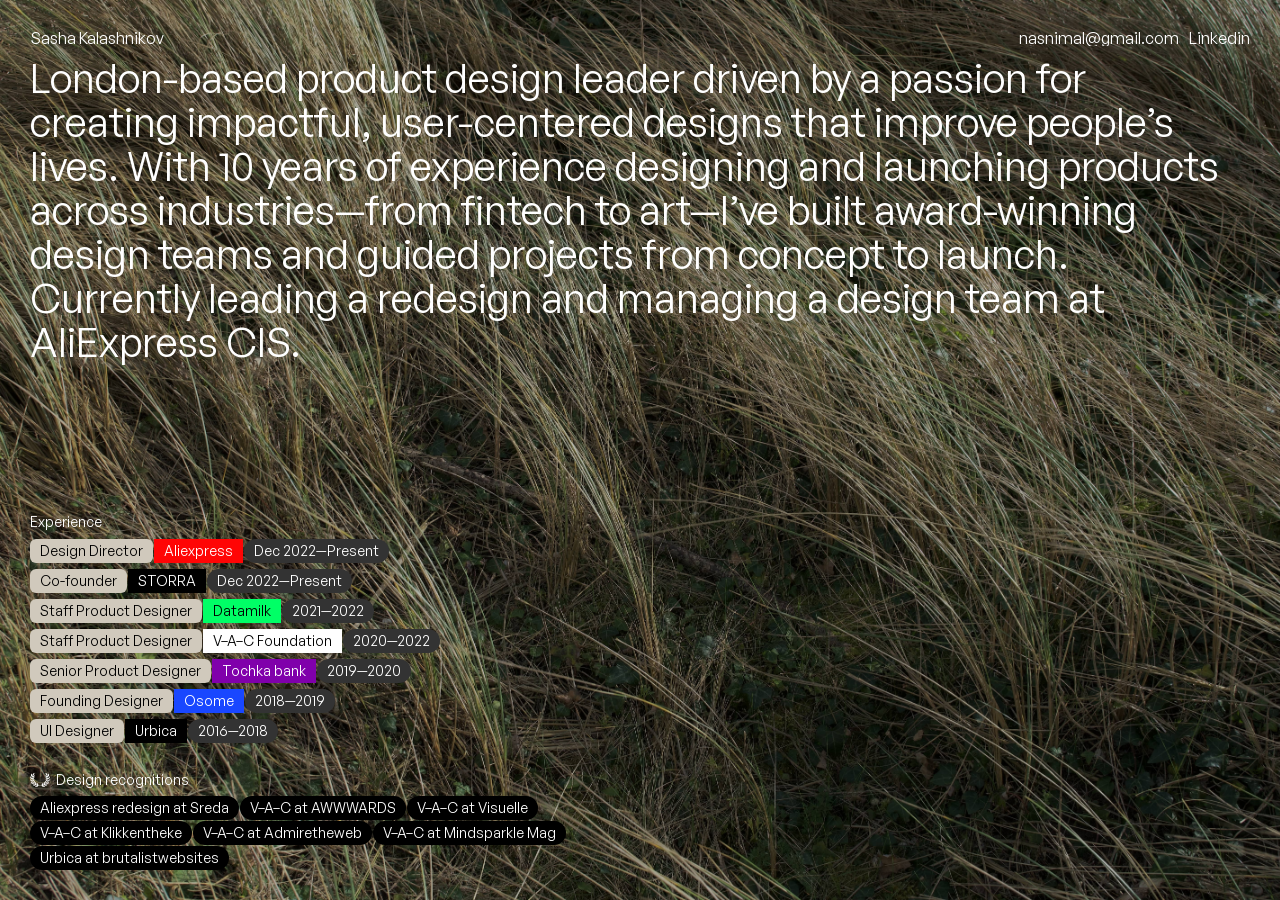
==== commit b72fdd7c: "Self-host all assets: replace Framer CDN fonts with General Sans, localize JS bundles and OG image M" ====
--- a/index.html
+++ b/index.html
@@ -1,63 +1,63 @@
-<!doctype html>
-<!-- ✨ Built with Framer • https://www.framer.com/ -->
-<html lang="en">
-<head>
-    <meta charset="utf-8">
-    
-    
-    
-    <!-- Start of headStart -->
-    
-    <!-- End of headStart -->
-    <meta name="viewport" content="width=device-width">
-    <meta name="generator" content="Framer 67f8ada">
-    <title>Sasha Kalashnikov</title>
-    <meta name="description" content="Product design leader">
-    <meta name="framer-search-index" content="https://framerusercontent.com/sites/4BipduAovAhyVoTSM1BeYR/searchIndex-lAkG3RS8QLBw.json">
-    <link href="assets/favicon.png" rel="icon" media="(prefers-color-scheme: light)">
-    <link href="assets/favicon.png" rel="icon" media="(prefers-color-scheme: dark)">
-    <link rel="apple-touch-icon" href="assets/favicon.png">
-    <!-- Open Graph / Facebook -->
-    <meta property="og:type" content="website">
-    <meta property="og:title" content="Sasha Kalashnikov">
-    <meta property="og:description" content="Product design leader">
-    <meta property="og:image" content="https://framerusercontent.com/images/4TwLlM1TFptdpUqGh1HUIGtJMV4.png">
-    <!-- Twitter -->
-    <meta name="twitter:card" content="summary_large_image">
-    <meta name="twitter:title" content="Sasha Kalashnikov">
-    <meta name="twitter:description" content="Product design leader">
-    <meta name="twitter:image" content="https://framerusercontent.com/images/4TwLlM1TFptdpUqGh1HUIGtJMV4.png">
-    
-    <!-- Global site tag (gtag.js) - Google Analytics -->
-    <script async src="https://www.googletagmanager.com/gtag/js?id=G-327163735"></script>
-    <script>
-      window.dataLayer = window.dataLayer || [];
-      function gtag(){window.dataLayer.push(arguments);}
-      gtag('js', new Date());
-      gtag('config', 'G-327163735');
-    </script>
-    
-    
-    <meta name="robots" content="max-image-preview:large"><link rel="canonical" href="https://www.sashakalashnikov.com/"><meta property="og:url" content="https://www.sashakalashnikov.com/"><style data-framer-breakpoint-css>@media(min-width: 1453px){.hidden-72rtr7{display:none!important}}@media(min-width: 810px) and (max-width: 1452px){.hidden-vavm9e{display:none!important}}@media(max-width: 809px){.hidden-1c2jate{display:none!important}}</style><style data-framer-css-ssr-minified data-framer-components="framer-lib-cursors-host framer-tSUaa framer-vWCqX">html,body,#main{margin:0;padding:0;box-sizing:border-box}:root{-webkit-font-smoothing:antialiased;-moz-osx-font-smoothing:grayscale}*{box-sizing:border-box;-webkit-font-smoothing:inherit}h1,h2,h3,h4,h5,h6,p,figure{margin:0}body,input,textarea,select,button{font-size:12px;font-family:sans-serif}body{--token-2803d94c-cbaa-4192-b1b1-38f4fb111907: rgb(208, 201, 188);--token-4aa3c38b-db68-4e8d-946f-fcdc3f1ea22a: rgba(255, 255, 255, .7);--token-2b4767f0-88b5-4196-807d-11193eae399d: rgb(240, 244, 247);--token-cb430620-7532-4409-acde-8621ed649c7a: rgb(255, 0, 0);--token-0e131719-56d5-4408-aa76-8eca07487d67: rgb(0, 161, 13);--token-4ab9e593-18bd-4ab5-b891-4f5a6c6ff438: rgb(255, 255, 255);--token-9d341b3f-a5ec-472a-ab4d-0fff8eccd816: rgb(0, 0, 0);--token-30f807e0-a611-4a59-a8b0-4d7fa2a84a39: rgb(0, 55, 138)}@font-face{font-family:ABC ROM Mono Unlicensed Trial Regular;src:url(https://framerusercontent.com/assets/IUXx8Qpwz4h6KUwhA8fV5OhSscQ.woff2);font-display:swap}@font-face{font-family:ABC Diatype Unlicensed Trial Regular;src:url(https://framerusercontent.com/assets/W6xxsLFHk7Z9R7quDJQAnVO9kQ.woff2);font-display:swap}@font-face{font-family:Inter;src:url(https://framerusercontent.com/assets/5vvr9Vy74if2I6bQbJvbw7SY1pQ.woff2);font-display:swap;font-style:normal;font-weight:400;unicode-range:U+0460-052F,U+1C80-1C88,U+20B4,U+2DE0-2DFF,U+A640-A69F,U+FE2E-FE2F}@font-face{font-family:Inter;src:url(https://framerusercontent.com/assets/EOr0mi4hNtlgWNn9if640EZzXCo.woff2);font-display:swap;font-style:normal;font-weight:400;unicode-range:U+0301,U+0400-045F,U+0490-0491,U+04B0-04B1,U+2116}@font-face{font-family:Inter;src:url(https://framerusercontent.com/assets/Y9k9QrlZAqio88Klkmbd8VoMQc.woff2);font-display:swap;font-style:normal;font-weight:400;unicode-range:U+1F00-1FFF}@font-face{font-family:Inter;src:url(https://framerusercontent.com/assets/OYrD2tBIBPvoJXiIHnLoOXnY9M.woff2);font-display:swap;font-style:normal;font-weight:400;unicode-range:U+0370-03FF}@font-face{font-family:Inter;src:url(https://framerusercontent.com/assets/JeYwfuaPfZHQhEG8U5gtPDZ7WQ.woff2);font-display:swap;font-style:normal;font-weight:400;unicode-range:U+0100-024F,U+0259,U+1E00-1EFF,U+2020,U+20A0-20AB,U+20AD-20CF,U+2113,U+2C60-2C7F,U+A720-A7FF}@font-face{font-family:Inter;src:url(https://framerusercontent.com/assets/vQyevYAyHtARFwPqUzQGpnDs.woff2);font-display:swap;font-style:normal;font-weight:400;unicode-range:U+0000-00FF,U+0131,U+0152-0153,U+02BB-02BC,U+02C6,U+02DA,U+02DC,U+2000-206F,U+2074,U+20AC,U+2122,U+2191,U+2193,U+2212,U+2215,U+FEFF,U+FFFD}@font-face{font-family:Inter;src:url(https://framerusercontent.com/assets/b6Y37FthZeALduNqHicBT6FutY.woff2);font-display:swap;font-style:normal;font-weight:400;unicode-range:U+0102-0103,U+0110-0111,U+0128-0129,U+0168-0169,U+01A0-01A1,U+01AF-01B0,U+1EA0-1EF9,U+20AB}@font-face{font-family:Inter;src:url(https://framerusercontent.com/assets/DpPBYI0sL4fYLgAkX8KXOPVt7c.woff2);font-display:swap;font-style:normal;font-weight:700;unicode-range:U+0460-052F,U+1C80-1C88,U+20B4,U+2DE0-2DFF,U+A640-A69F,U+FE2E-FE2F}@font-face{font-family:Inter;src:url(https://framerusercontent.com/assets/4RAEQdEOrcnDkhHiiCbJOw92Lk.woff2);font-display:swap;font-style:normal;font-weight:700;unicode-range:U+0301,U+0400-045F,U+0490-0491,U+04B0-04B1,U+2116}@font-face{font-family:Inter;src:url(https://framerusercontent.com/assets/1K3W8DizY3v4emK8Mb08YHxTbs.woff2);font-display:swap;font-style:normal;font-weight:700;unicode-range:U+1F00-1FFF}@font-face{font-family:Inter;src:url(https://framerusercontent.com/assets/tUSCtfYVM1I1IchuyCwz9gDdQ.woff2);font-display:swap;font-style:normal;font-weight:700;unicode-range:U+0370-03FF}@font-face{font-family:Inter;src:url(https://framerusercontent.com/assets/VgYFWiwsAC5OYxAycRXXvhze58.woff2);font-display:swap;font-style:normal;font-weight:700;unicode-range:U+0100-024F,U+0259,U+1E00-1EFF,U+2020,U+20A0-20AB,U+20AD-20CF,U+2113,U+2C60-2C7F,U+A720-A7FF}@font-face{font-family:Inter;src:url(https://framerusercontent.com/assets/DXD0Q7LSl7HEvDzucnyLnGBHM.woff2);font-display:swap;font-style:normal;font-weight:700;unicode-range:U+0000-00FF,U+0131,U+0152-0153,U+02BB-02BC,U+02C6,U+02DA,U+02DC,U+2000-206F,U+2074,U+20AC,U+2122,U+2191,U+2193,U+2212,U+2215,U+FEFF,U+FFFD}@font-face{font-family:Inter;src:url(https://framerusercontent.com/assets/GIryZETIX4IFypco5pYZONKhJIo.woff2);font-display:swap;font-style:normal;font-weight:700;unicode-range:U+0102-0103,U+0110-0111,U+0128-0129,U+0168-0169,U+01A0-01A1,U+01AF-01B0,U+1EA0-1EF9,U+20AB}@font-face{font-family:Inter;src:url(https://framerusercontent.com/assets/H89BbHkbHDzlxZzxi8uPzTsp90.woff2);font-display:swap;font-style:italic;font-weight:700;unicode-range:U+0460-052F,U+1C80-1C88,U+20B4,U+2DE0-2DFF,U+A640-A69F,U+FE2E-FE2F}@font-face{font-family:Inter;src:url(https://framerusercontent.com/assets/u6gJwDuwB143kpNK1T1MDKDWkMc.woff2);font-display:swap;font-style:italic;font-weight:700;unicode-range:U+0301,U+0400-045F,U+0490-0491,U+04B0-04B1,U+2116}@font-face{font-family:Inter;src:url(https://framerusercontent.com/assets/43sJ6MfOPh1LCJt46OvyDuSbA6o.woff2);font-display:swap;font-style:italic;font-weight:700;unicode-range:U+1F00-1FFF}@font-face{font-family:Inter;src:url(https://framerusercontent.com/assets/wccHG0r4gBDAIRhfHiOlq6oEkqw.woff2);font-display:swap;font-style:italic;font-weight:700;unicode-range:U+0370-03FF}@font-face{font-family:Inter;src:url(https://framerusercontent.com/assets/WZ367JPwf9bRW6LdTHN8rXgSjw.woff2);font-display:swap;font-style:italic;font-weight:700;unicode-range:U+0100-024F,U+0259,U+1E00-1EFF,U+2020,U+20A0-20AB,U+20AD-20CF,U+2113,U+2C60-2C7F,U+A720-A7FF}@font-face{font-family:Inter;src:url(https://framerusercontent.com/assets/QxmhnWTzLtyjIiZcfaLIJ8EFBXU.woff2);font-display:swap;font-style:italic;font-weight:700;unicode-range:U+0000-00FF,U+0131,U+0152-0153,U+02BB-02BC,U+02C6,U+02DA,U+02DC,U+2000-206F,U+2074,U+20AC,U+2122,U+2191,U+2193,U+2212,U+2215,U+FEFF,U+FFFD}@font-face{font-family:Inter;src:url(https://framerusercontent.com/assets/2A4Xx7CngadFGlVV4xrO06OBHY.woff2);font-display:swap;font-style:italic;font-weight:700;unicode-range:U+0102-0103,U+0110-0111,U+0128-0129,U+0168-0169,U+01A0-01A1,U+01AF-01B0,U+1EA0-1EF9,U+20AB}@font-face{font-family:Inter;src:url(https://framerusercontent.com/assets/CfMzU8w2e7tHgF4T4rATMPuWosA.woff2);font-display:swap;font-style:italic;font-weight:400;unicode-range:U+0460-052F,U+1C80-1C88,U+20B4,U+2DE0-2DFF,U+A640-A69F,U+FE2E-FE2F}@font-face{font-family:Inter;src:url(https://framerusercontent.com/assets/867QObYax8ANsfX4TGEVU9YiCM.woff2);font-display:swap;font-style:italic;font-weight:400;unicode-range:U+0301,U+0400-045F,U+0490-0491,U+04B0-04B1,U+2116}@font-face{font-family:Inter;src:url(https://framerusercontent.com/assets/Oyn2ZbENFdnW7mt2Lzjk1h9Zb9k.woff2);font-display:swap;font-style:italic;font-weight:400;unicode-range:U+1F00-1FFF}@font-face{font-family:Inter;src:url(https://framerusercontent.com/assets/cdAe8hgZ1cMyLu9g005pAW3xMo.woff2);font-display:swap;font-style:italic;font-weight:400;unicode-range:U+0370-03FF}@font-face{font-family:Inter;src:url(https://framerusercontent.com/assets/DOfvtmE1UplCq161m6Hj8CSQYg.woff2);font-display:swap;font-style:italic;font-weight:400;unicode-range:U+0100-024F,U+0259,U+1E00-1EFF,U+2020,U+20A0-20AB,U+20AD-20CF,U+2113,U+2C60-2C7F,U+A720-A7FF}@font-face{font-family:Inter;src:url(https://framerusercontent.com/assets/vFzuJY0c65av44uhEKB6vyjFMg.woff2);font-display:swap;font-style:italic;font-weight:400;unicode-range:U+0000-00FF,U+0131,U+0152-0153,U+02BB-02BC,U+02C6,U+02DA,U+02DC,U+2000-206F,U+2074,U+20AC,U+2122,U+2191,U+2193,U+2212,U+2215,U+FEFF,U+FFFD}@font-face{font-family:Inter;src:url(https://framerusercontent.com/assets/tKtBcDnBMevsEEJKdNGhhkLzYo.woff2);font-display:swap;font-style:italic;font-weight:400;unicode-range:U+0102-0103,U+0110-0111,U+0128-0129,U+0168-0169,U+01A0-01A1,U+01AF-01B0,U+1EA0-1EF9,U+20AB}@font-face{font-family:ABC ROM Mono Unlicensed Trial Regular Placeholder;src:local("Arial");ascent-override:76.39%;descent-override:27.61%;line-gap-override:0%;size-adjust:127.11%}@font-face{font-family:ABC Diatype Unlicensed Trial Regular Placeholder;src:local("Arial");ascent-override:97.41%;descent-override:26.97%;line-gap-override:0%;size-adjust:99.38%}@font-face{font-family:Inter Placeholder;src:local("Arial");ascent-override:89.79%;descent-override:22.36%;line-gap-override:0%;size-adjust:107.89%}body{--framer-will-change-override: none}@supports (background: -webkit-named-image(i)) and (not (grid-template-rows: subgrid)){body{--framer-will-change-override: transform}}[data-framer-component-type]{position:absolute}[data-framer-component-type=Text]{cursor:inherit}[data-framer-component-text-autosized] *{white-space:pre}[data-framer-component-type=Text]>*{text-align:var(--framer-text-alignment, start)}[data-framer-component-type=Text] span span,[data-framer-component-type=Text] p span,[data-framer-component-type=Text] h1 span,[data-framer-component-type=Text] h2 span,[data-framer-component-type=Text] h3 span,[data-framer-component-type=Text] h4 span,[data-framer-component-type=Text] h5 span,[data-framer-component-type=Text] h6 span{display:block}[data-framer-component-type=Text] span span span,[data-framer-component-type=Text] p span span,[data-framer-component-type=Text] h1 span span,[data-framer-component-type=Text] h2 span span,[data-framer-component-type=Text] h3 span span,[data-framer-component-type=Text] h4 span span,[data-framer-component-type=Text] h5 span span,[data-framer-component-type=Text] h6 span span{display:unset}[data-framer-component-type=Text] div div span,[data-framer-component-type=Text] a div span,[data-framer-component-type=Text] span span span,[data-framer-component-type=Text] p span span,[data-framer-component-type=Text] h1 span span,[data-framer-component-type=Text] h2 span span,[data-framer-component-type=Text] h3 span span,[data-framer-component-type=Text] h4 span span,[data-framer-component-type=Text] h5 span span,[data-framer-component-type=Text] h6 span span,[data-framer-component-type=Text] a{font-family:var(--font-family);font-style:var(--font-style);font-weight:min(calc(var(--framer-font-weight-increase, 0) + var(--font-weight, 400)),900);color:var(--text-color);letter-spacing:var(--letter-spacing);font-size:var(--font-size);text-transform:var(--text-transform);text-decoration:var(--text-decoration);line-height:var(--line-height)}[data-framer-component-type=Text] div div span,[data-framer-component-type=Text] a div span,[data-framer-component-type=Text] span span span,[data-framer-component-type=Text] p span span,[data-framer-component-type=Text] h1 span span,[data-framer-component-type=Text] h2 span span,[data-framer-component-type=Text] h3 span span,[data-framer-component-type=Text] h4 span span,[data-framer-component-type=Text] h5 span span,[data-framer-component-type=Text] h6 span span,[data-framer-component-type=Text] a{--font-family: var(--framer-font-family);--font-style: var(--framer-font-style);--font-weight: var(--framer-font-weight);--text-color: var(--framer-text-color);--letter-spacing: var(--framer-letter-spacing);--font-size: var(--framer-font-size);--text-transform: var(--framer-text-transform);--text-decoration: var(--framer-text-decoration);--line-height: var(--framer-line-height)}[data-framer-component-type=Text] a,[data-framer-component-type=Text] a div span,[data-framer-component-type=Text] a span span span,[data-framer-component-type=Text] a p span span,[data-framer-component-type=Text] a h1 span span,[data-framer-component-type=Text] a h2 span span,[data-framer-component-type=Text] a h3 span span,[data-framer-component-type=Text] a h4 span span,[data-framer-component-type=Text] a h5 span span,[data-framer-component-type=Text] a h6 span span{--font-family: var(--framer-link-font-family, var(--framer-font-family));--font-style: var(--framer-link-font-style, var(--framer-font-style));--font-weight: var(--framer-link-font-weight, var(--framer-font-weight));--text-color: var(--framer-link-text-color, var(--framer-text-color));--font-size: var(--framer-link-font-size, var(--framer-font-size));--text-transform: var(--framer-link-text-transform, var(--framer-text-transform));--text-decoration: var(--framer-link-text-decoration, var(--framer-text-decoration))}[data-framer-component-type=Text] a:hover,[data-framer-component-type=Text] a div span:hover,[data-framer-component-type=Text] a span span span:hover,[data-framer-component-type=Text] a p span span:hover,[data-framer-component-type=Text] a h1 span span:hover,[data-framer-component-type=Text] a h2 span span:hover,[data-framer-component-type=Text] a h3 span span:hover,[data-framer-component-type=Text] a h4 span span:hover,[data-framer-component-type=Text] a h5 span span:hover,[data-framer-component-type=Text] a h6 span span:hover{--font-family: var(--framer-link-hover-font-family, var(--framer-link-font-family, var(--framer-font-family)));--font-style: var(--framer-link-hover-font-style, var(--framer-link-font-style, var(--framer-font-style)));--font-weight: var(--framer-link-hover-font-weight, var(--framer-link-font-weight, var(--framer-font-weight)));--text-color: var(--framer-link-hover-text-color, var(--framer-link-text-color, var(--framer-text-color)));--font-size: var(--framer-link-hover-font-size, var(--framer-link-font-size, var(--framer-font-size)));--text-transform: var(--framer-link-hover-text-transform, var(--framer-link-text-transform, var(--framer-text-transform)));--text-decoration: var(--framer-link-hover-text-decoration, var(--framer-link-text-decoration, var(--framer-text-decoration)))}[data-framer-component-type=Text].isCurrent a,[data-framer-component-type=Text].isCurrent a div span,[data-framer-component-type=Text].isCurrent a span span span,[data-framer-component-type=Text].isCurrent a p span span,[data-framer-component-type=Text].isCurrent a h1 span span,[data-framer-component-type=Text].isCurrent a h2 span span,[data-framer-component-type=Text].isCurrent a h3 span span,[data-framer-component-type=Text].isCurrent a h4 span span,[data-framer-component-type=Text].isCurrent a h5 span span,[data-framer-component-type=Text].isCurrent a h6 span span{--font-family: var(--framer-link-current-font-family, var(--framer-link-font-family, var(--framer-font-family)));--font-style: var(--framer-link-current-font-style, var(--framer-link-font-style, var(--framer-font-style)));--font-weight: var(--framer-link-current-font-weight, var(--framer-link-font-weight, var(--framer-font-weight)));--text-color: var(--framer-link-current-text-color, var(--framer-link-text-color, var(--framer-text-color)));--font-size: var(--framer-link-current-font-size, var(--framer-link-font-size, var(--framer-font-size)));--text-transform: var(--framer-link-current-text-transform, var(--framer-link-text-transform, var(--framer-text-transform)));--text-decoration: var(--framer-link-current-text-decoration, var(--framer-link-text-decoration, var(--framer-text-decoration)))}p.framer-text,div.framer-text,figure.framer-text,h1.framer-text,h2.framer-text,h3.framer-text,h4.framer-text,h5.framer-text,h6.framer-text,ol.framer-text,ul.framer-text{margin:0;padding:0}p.framer-text,div.framer-text,h1.framer-text,h2.framer-text,h3.framer-text,h4.framer-text,h5.framer-text,h6.framer-text,li.framer-text,ol.framer-text,ul.framer-text,span.framer-text:not([data-text-fill]){font-family:var(--framer-blockquote-font-family, var(--framer-font-family, Inter, Inter Placeholder, sans-serif));font-style:var(--framer-blockquote-font-style, var(--framer-font-style, normal));font-weight:var(--framer-blockquote-font-weight, var(--framer-font-weight, 400));color:var(--framer-blockquote-text-color, var(--framer-text-color, #000));font-size:calc(var(--framer-blockquote-font-size, var(--framer-font-size, 16px)) * var(--framer-font-size-scale, 1));letter-spacing:var(--framer-blockquote-letter-spacing, var(--framer-letter-spacing, 0));text-transform:var(--framer-blockquote-text-transform, var(--framer-text-transform, none));text-decoration:var(--framer-blockquote-text-decoration, var(--framer-text-decoration, none));line-height:var(--framer-blockquote-line-height, var(--framer-line-height, 1.2em));text-align:var(--framer-blockquote-text-alignment, var(--framer-text-alignment, start));-webkit-text-stroke-width:var(--framer-text-stroke-width, initial);-webkit-text-stroke-color:var(--framer-text-stroke-color, initial);-moz-font-feature-settings:var(--framer-font-open-type-features, initial);-webkit-font-feature-settings:var(--framer-font-open-type-features, initial);font-feature-settings:var(--framer-font-open-type-features, initial);font-variation-settings:var(--framer-font-variation-axes, normal);text-wrap:var(--framer-text-wrap-override, var(--framer-text-wrap))}@supports not (color: color(display-p3 1 1 1)){p.framer-text,div.framer-text,h1.framer-text,h2.framer-text,h3.framer-text,h4.framer-text,h5.framer-text,h6.framer-text,li.framer-text,ol.framer-text,ul.framer-text,span.framer-text:not([data-text-fill]){color:var(--framer-blockquote-text-color-rgb, var(--framer-blockquote-text-color, var(--framer-text-color-rgb, var(--framer-text-color, #000))));-webkit-text-stroke-color:var(--framer-text-stroke-color-rgb, var(--framer-text-stroke-color, initial))}}.framer-fit-text .framer-text{white-space:nowrap;white-space-collapse:preserve}strong.framer-text{font-family:var(--framer-blockquote-font-family-bold, var(--framer-font-family-bold));font-style:var(--framer-blockquote-font-style-bold, var(--framer-font-style-bold));font-weight:var(--framer-blockquote-font-weight-bold, var(--framer-font-weight-bold, bolder));font-variation-settings:var(--framer-blockquote-font-variation-axes-bold, var(--framer-font-variation-axes-bold))}em.framer-text{font-family:var(--framer-blockquote-font-family-italic, var(--framer-font-family-italic));font-style:var(--framer-blockquote-font-style-italic, var(--framer-font-style-italic, italic));font-weight:var(--framer-blockquote-font-weight-italic, var(--framer-font-weight-italic));font-variation-settings:var(--framer-blockquote-font-variation-axes-italic, var(--framer-font-variation-axes-italic))}em.framer-text>strong.framer-text{font-family:var(--framer-blockquote-font-family-bold-italic, var(--framer-font-family-bold-italic));font-style:var(--framer-blockquote-font-style-bold-italic, var(--framer-font-style-bold-italic, italic));font-weight:var(--framer-blockquote-font-weight-bold-italic, var(--framer-font-weight-bold-italic, bolder));font-variation-settings:var(--framer-blockquote-font-variation-axes-bold-italic, var(--framer-font-variation-axes-bold-italic))}p.framer-text:not(:first-child),div.framer-text:not(:first-child),h1.framer-text:not(:first-child),h2.framer-text:not(:first-child),h3.framer-text:not(:first-child),h4.framer-text:not(:first-child),h5.framer-text:not(:first-child),h6.framer-text:not(:first-child),ol.framer-text:not(:first-child),ul.framer-text:not(:first-child),blockquote.framer-text:not(:first-child),table.framer-text:not(:first-child),figure.framer-text:not(:first-child),.framer-image.framer-text:not(:first-child){margin-top:var(--framer-blockquote-paragraph-spacing, var(--framer-paragraph-spacing, 0))}li.framer-text>ul.framer-text:nth-child(2),li.framer-text>ol.framer-text:nth-child(2){margin-top:0}.framer-text[data-text-fill]{display:inline-block;background-clip:text;-webkit-background-clip:text;-webkit-text-fill-color:transparent;padding:max(0em,calc(calc(1.3em - var(--framer-blockquote-line-height, var(--framer-line-height, 1.3em))) / 2));margin:min(0em,calc(calc(1.3em - var(--framer-blockquote-line-height, var(--framer-line-height, 1.3em))) / -2))}code.framer-text,code.framer-text span.framer-text:not([data-text-fill]){font-family:var(--framer-code-font-family, var(--framer-font-family, Inter, Inter Placeholder, sans-serif));font-style:var(--framer-blockquote-font-style, var(--framer-code-font-style, var(--framer-font-style, normal)));font-weight:var(--framer-blockquote-font-weight, var(--framer-code-font-weight, var(--framer-font-weight, 400)));color:var(--framer-blockquote-text-color, var(--framer-code-text-color, var(--framer-text-color, #000)));font-size:calc(var(--framer-blockquote-font-size, var(--framer-font-size, 16px)) * var(--framer-font-size-scale, 1));letter-spacing:var(--framer-blockquote-letter-spacing, var(--framer-letter-spacing, 0));line-height:var(--framer-blockquote-line-height, var(--framer-line-height, 1.2em))}@supports not (color: color(display-p3 1 1 1)){code.framer-text,code.framer-text span.framer-text:not([data-text-fill]){color:var(--framer-blockquote-text-color-rgb, var(--framer-blockquote-text-color, var(--framer-code-text-color-rgb, var(--framer-code-text-color, var(--framer-text-color-rgb, var(--framer-text-color, #000))))))}}blockquote.framer-text{margin-block-start:initial;margin-block-end:initial;margin-inline-start:initial;margin-inline-end:initial;unicode-bidi:initial}a.framer-text,a.framer-text span.framer-text:not([data-text-fill]),span.framer-text[data-nested-link],span.framer-text[data-nested-link] span.framer-text:not([data-text-fill]){font-family:var(--framer-blockquote-font-family, var(--framer-link-font-family, var(--framer-font-family, Inter, Inter Placeholder, sans-serif)));font-style:var(--framer-blockquote-font-style, var(--framer-link-font-style, var(--framer-font-style, normal)));font-weight:var(--framer-blockquote-font-weight, var(--framer-link-font-weight, var(--framer-font-weight, 400)));color:var(--framer-blockquote-text-color, var(--framer-link-text-color, var(--framer-text-color, #000)));font-size:calc(var(--framer-blockquote-font-size, var(--framer-font-size, 16px)) * var(--framer-font-size-scale, 1));text-transform:var(--framer-blockquote-text-transform, var(--framer-link-text-transform, var(--framer-text-transform, none)));text-decoration:var(--framer-blockquote-text-decoration, var(--framer-link-text-decoration, var(--framer-text-decoration, none)));cursor:var(--framer-custom-cursors, pointer)}@supports not (color: color(display-p3 1 1 1)){a.framer-text,a.framer-text span.framer-text:not([data-text-fill]),span.framer-text[data-nested-link],span.framer-text[data-nested-link] span.framer-text:not([data-text-fill]){color:var(--framer-blockquote-text-color-rgb, var(--framer-blockquote-text-color, var(--framer-link-text-color-rgb, var(--framer-link-text-color, var(--framer-text-color-rgb, var(--framer-text-color, #000))))))}}code.framer-text a.framer-text,code.framer-text a.framer-text span.framer-text:not([data-text-fill]),code.framer-text span.framer-text[data-nested-link],code.framer-text span.framer-text[data-nested-link] span.framer-text:not([data-text-fill]){font-family:var(--framer-code-font-family, var(--framer-font-family, Inter, Inter Placeholder, sans-serif));font-style:var(--framer-blockquote-font-style, var(--framer-code-font-style, var(--framer-font-style, normal)));font-weight:var(--framer-blockquote-font-weight, var(--framer-code-font-weight, var(--framer-font-weight, 400)));color:var(--framer-blockquote-text-color, var(--framer-link-text-color, var(--framer-code-text-color, var(--framer-text-color, #000))));font-size:calc(var(--framer-blockquote-font-size, var(--framer-font-size, 16px)) * var(--framer-font-size-scale, 1))}@supports not (color: color(display-p3 1 1 1)){code.framer-text a.framer-text,code.framer-text a.framer-text span.framer-text:not([data-text-fill]),code.framer-text span.framer-text[data-nested-link],code.framer-text span.framer-text[data-nested-link] span.framer-text:not([data-text-fill]){color:var(--framer-blockquote-text-color-rgb, var(--framer-blockquote-text-color, var(--framer-link-text-color-rgb, var(--framer-link-text-color, var(--framer-code-text-color-rgb, var(--framer-code-text-color, var(--framer-text-color-rgb, var(--framer-text-color, #000))))))))}}a.framer-text:hover,a.framer-text:hover span.framer-text:not([data-text-fill]),span.framer-text[data-nested-link]:hover,span.framer-text[data-nested-link]:hover span.framer-text:not([data-text-fill]){font-family:var(--framer-link-hover-font-family, var(--framer-blockquote-font-family, var(--framer-link-font-family, var(--framer-font-family, Inter, Inter Placeholder, sans-serif))));font-style:var(--framer-link-hover-font-style, var(--framer-blockquote-font-style, var(--framer-link-font-style, var(--framer-font-style, normal))));font-weight:var(--framer-link-hover-font-weight, var(--framer-blockquote-font-weight, var(--framer-link-font-weight, var(--framer-font-weight, 400))));color:var(--framer-link-hover-text-color, var(--framer-blockquote-text-color, var(--framer-link-text-color, var(--framer-text-color, #000))));font-size:calc(var(--framer-link-hover-font-size, var(--framer-blockquote-font-size, var(--framer-font-size, 16px))) * var(--framer-font-size-scale, 1));text-transform:var(--framer-link-hover-text-transform, var(--framer-blockquote-text-transform, var(--framer-link-text-transform, var(--framer-text-transform, none))));text-decoration:var(--framer-link-hover-text-decoration, var(--framer-blockquote-text-decoration, var(--framer-link-text-decoration, var(--framer-text-decoration, none))))}@supports not (color: color(display-p3 1 1 1)){a.framer-text:hover,a.framer-text:hover span.framer-text:not([data-text-fill]),span.framer-text[data-nested-link]:hover,span.framer-text[data-nested-link]:hover span.framer-text:not([data-text-fill]){color:var(--framer-link-hover-text-color-rgb, var(--framer-link-hover-text-color, var(--framer-blockquote-text-color-rgb, var(--framer-blockquote-text-color, var(--framer-link-text-color-rgb, var(--framer-link-text-color, var(--framer-text-color-rgb, var(--framer-text-color, #000))))))))}}code.framer-text a.framer-text:hover,code.framer-text a.framer-text:hover span.framer-text:not([data-text-fill]),code.framer-text span.framer-text[data-nested-link]:hover,code.framer-text span.framer-text[data-nested-link]:hover span.framer-text:not([data-text-fill]){font-family:var(var(--framer-code-font-family, var(--framer-font-family, Inter, Inter Placeholder, sans-serif)));font-style:var(--framer-blockquote-font-style, var(--framer-code-font-style, var(--framer-font-style, normal)));font-weight:var(--framer-blockquote-font-weight, var(--framer-code-font-weight, var(--framer-font-weight, 400)));color:var(--framer-link-hover-text-color, var(--framer-blockquote-text-color, var(--framer-link-text-color, var(--framer-code-text-color, var(--framer-text-color, #000)))));font-size:calc(var(--framer-link-hover-font-size, var(--framer-blockquote-font-size, var(--framer-link-font-size, var(--framer-font-size, 16px)))) * var(--framer-font-size-scale, 1))}@supports not (color: color(display-p3 1 1 1)){code.framer-text a.framer-text:hover,code.framer-text a.framer-text:hover span.framer-text:not([data-text-fill]),code.framer-text span.framer-text[data-nested-link]:hover,code.framer-text span.framer-text[data-nested-link]:hover span.framer-text:not([data-text-fill]){color:var(--framer-link-hover-text-color-rgb, var(--framer-link-hover-text-color, var(--framer-blockquote-text-color-rgb, var(--framer-blockquote-text-color, var(--framer-link-text-color-rgb, var(--framer-link-text-color, var(--framer-text-color-rgb, var(--framer-text-color, #000))))))))}}a.framer-text[data-framer-page-link-current],a.framer-text[data-framer-page-link-current] span.framer-text:not([data-text-fill]),span.framer-text[data-framer-page-link-current],span.framer-text[data-framer-page-link-current] span.framer-text:not([data-text-fill]){font-family:var(--framer-link-current-font-family, var(--framer-link-font-family, var(--framer-font-family, Inter, Inter Placeholder, sans-serif)));font-style:var(--framer-link-current-font-style, var(--framer-link-font-style, var(--framer-font-style, normal)));font-weight:var(--framer-link-current-font-weight, var(--framer-link-font-weight, var(--framer-font-weight, 400)));color:var(--framer-link-current-text-color, var(--framer-link-text-color, var(--framer-text-color, #000)));font-size:calc(var(--framer-link-current-font-size, var(--framer-link-font-size, var(--framer-font-size, 16px))) * var(--framer-font-size-scale, 1));text-transform:var(--framer-link-current-text-transform, var(--framer-link-text-transform, var(--framer-text-transform, none)));text-decoration:var(--framer-link-current-text-decoration, var(--framer-link-text-decoration, var(--framer-text-decoration, none)))}@supports not (color: color(display-p3 1 1 1)){a.framer-text[data-framer-page-link-current],a.framer-text[data-framer-page-link-current] span.framer-text:not([data-text-fill]),span.framer-text[data-framer-page-link-current],span.framer-text[data-framer-page-link-current] span.framer-text:not([data-text-fill]){color:var(--framer-link-current-text-color-rgb, var(--framer-link-current-text-color, var(--framer-link-text-color-rgb, var(--framer-link-text-color, var(--framer-text-color-rgb, var(--framer-text-color, #000))))))}}code.framer-text a.framer-text[data-framer-page-link-current],code.framer-text a.framer-text[data-framer-page-link-current] span.framer-text:not([data-text-fill]),code.framer-text span.framer-text[data-framer-page-link-current],code.framer-text span.framer-text[data-framer-page-link-current] span.framer-text:not([data-text-fill]){font-family:var(--framer-code-font-family, var(--framer-font-family, Inter, Inter Placeholder, sans-serif));font-style:var(--framer-code-font-style, var(--framer-font-style, normal));font-weight:var(--framer-code-font-weight, var(--framer-font-weight, 400));color:var(--framer-link-current-text-color, var(--framer-link-text-color, var(--framer-code-text-color, var(--framer-text-color, #000))));font-size:calc(var(--framer-link-current-font-size, var(--framer-link-font-size, var(--framer-font-size, 16px))) * var(--framer-font-size-scale, 1))}@supports not (color: color(display-p3 1 1 1)){code.framer-text a.framer-text[data-framer-page-link-current],code.framer-text a.framer-text[data-framer-page-link-current] span.framer-text:not([data-text-fill]),code.framer-text span.framer-text[data-framer-page-link-current],code.framer-text span.framer-text[data-framer-page-link-current] span.framer-text:not([data-text-fill]){color:var(--framer-link-current-text-color-rgb, var(--framer-link-current-text-color, var(--framer-link-text-color-rgb, var(--framer-link-text-color, var(--framer-code-text-color-rgb, var(--framer-code-text-color, var(--framer-text-color-rgb, var(--framer-text-color, #000))))))))}}a.framer-text[data-framer-page-link-current]:hover,a.framer-text[data-framer-page-link-current]:hover span.framer-text:not([data-text-fill]),span.framer-text[data-framer-page-link-current]:hover,span.framer-text[data-framer-page-link-current]:hover span.framer-text:not([data-text-fill]){font-family:var(--framer-link-hover-font-family, var(--framer-link-current-font-family, var(--framer-link-font-family, var(--framer-font-family, Inter, Inter Placeholder, sans-serif))));font-style:var(--framer-link-hover-font-style, var(--framer-link-current-font-style, var(--framer-link-font-style, var(--framer-font-style, normal))));font-weight:var(--framer-link-hover-font-weight, var(--framer-link-current-font-weight, var(--framer-link-font-weight, var(--framer-font-weight, 400))));color:var(--framer-link-hover-text-color, var(--framer-link-current-text-color, var(--framer-link-text-color, var(--framer-text-color, #000))));font-size:calc(var(--framer-link-hover-font-size, var(--framer-link-current-font-size, var(--framer-link-font-size, var(--framer-font-size, 16px)))) * var(--framer-font-size-scale, 1));text-transform:var(--framer-link-hover-text-transform, var(--framer-link-current-text-transform, var(--framer-link-text-transform, var(--framer-text-transform, none))));text-decoration:var(--framer-link-hover-text-decoration, var(--framer-link-current-text-decoration, var(--framer-link-text-decoration, var(--framer-text-decoration, none))))}@supports not (color: color(display-p3 1 1 1)){a.framer-text[data-framer-page-link-current]:hover,a.framer-text[data-framer-page-link-current]:hover span.framer-text:not([data-text-fill]),span.framer-text[data-framer-page-link-current]:hover,span.framer-text[data-framer-page-link-current]:hover span.framer-text:not([data-text-fill]){color:var(--framer-link-hover-text-color-rgb, var(--framer-link-hover-text-color, var(--framer-link-current-text-color-rgb, var(--framer-link-current-text-color, var(--framer-link-text-color-rgb, var(--framer-link-text-color, var(--framer-code-text-color-rgb, var(--framer-code-text-color, var(--framer-text-color-rgb, var(--framer-text-color, #000))))))))))}}code.framer-text a.framer-text[data-framer-page-link-current]:hover,code.framer-text a.framer-text[data-framer-page-link-current]:hover span.framer-text:not([data-text-fill]),code.framer-text span.framer-text[data-framer-page-link-current]:hover,code.framer-text span.framer-text[data-framer-page-link-current]:hover span.framer-text:not([data-text-fill]){font-family:var(--framer-code-font-family, var(--framer-font-family, Inter, Inter Placeholder, sans-serif));font-style:var(--framer-code-font-style, var(--framer-font-style, normal));font-weight:var(--framer-code-font-weight, var(--framer-font-weight, 400));color:var(--framer-link-hover-text-color, var(--framer-link-current-text-color, var(--framer-link-text-color, var(--framer-code-text-color, var(--framer-text-color, #000)))));font-size:calc(var(--framer-link-hover-font-size, var(--framer-link-current-font-size, var(--framer-link-font-size, var(--framer-font-size, 16px)))) * var(--framer-font-size-scale, 1))}@supports not (color: color(display-p3 1 1 1)){code.framer-text a.framer-text[data-framer-page-link-current]:hover,code.framer-text a.framer-text[data-framer-page-link-current]:hover span.framer-text:not([data-text-fill]),code.framer-text span.framer-text[data-framer-page-link-current]:hover,code.framer-text span.framer-text[data-framer-page-link-current]:hover span.framer-text:not([data-text-fill]){color:var(--framer-link-hover-text-color-rgb, var(--framer-link-hover-text-color, var(--framer-link-current-text-color-rgb, var(--framer-link-current-text-color, var(--framer-link-text-color-rgb, var(--framer-link-text-color, var(--framer-code-text-color-rgb, var(--framer-code-text-color, var(--framer-text-color-rgb, var(--framer-text-color, #000))))))))))}}.framer-image.framer-text{display:block;max-width:100%;height:auto}.text-styles-preset-reset.framer-text{--framer-font-family: Inter, Inter Placeholder, sans-serif;--framer-font-style: normal;--framer-font-weight: 500;--framer-text-color: #000;--framer-font-size: 16px;--framer-letter-spacing: 0;--framer-text-transform: none;--framer-text-decoration: none;--framer-line-height: 1.2em;--framer-text-alignment: start;--framer-font-open-type-features: normal}ol.framer-text{--list-style-type: decimal}ul.framer-text,ol.framer-text{padding-left:3ch;position:relative}li.framer-text{counter-increment:list-item;list-style:none}ol.framer-text>li.framer-text:before{position:absolute;left:0;content:counter(list-item,var(--list-style-type)) ".";font-variant-numeric:tabular-nums}ol.framer-text>li.framer-text:nth-last-child(n+100),ol.framer-text>li.framer-text:nth-last-child(n+100)~li{padding-left:1ch}ol.framer-text>li.framer-text:nth-last-child(n+1000),ol.framer-text>li.framer-text:nth-last-child(n+1000)~li{padding-left:2ch}ol.framer-text>li.framer-text:nth-last-child(n+10000),ol.framer-text>li.framer-text:nth-last-child(n+10000)~li{padding-left:3ch}ol.framer-text>li.framer-text:nth-last-child(n+100000),ol.framer-text>li.framer-text:nth-last-child(n+100000)~li{padding-left:4ch}ol.framer-text>li.framer-text:nth-last-child(n+1000000),ol.framer-text>li.framer-text:nth-last-child(n+1000000)~li{padding-left:5ch}ul.framer-text>li.framer-text:before{position:absolute;left:0;content:"\2022"}.framer-table-wrapper{overflow-x:auto}table.framer-text,.framer-table-wrapper table.framer-text{border-collapse:separate;border-spacing:0;table-layout:auto;word-break:normal;width:100%}td.framer-text,th.framer-text{min-width:16ch;vertical-align:top}.framer-text-module[style*=aspect-ratio]>:first-child{width:100%}@supports not (aspect-ratio: 1){.framer-text-module[style*=aspect-ratio]{position:relative}}@supports not (aspect-ratio: 1){.framer-text-module[style*=aspect-ratio]:before{content:"";display:block;padding-bottom:calc(100% / calc(var(--aspect-ratio)))}}@supports not (aspect-ratio: 1){.framer-text-module[style*=aspect-ratio]>:first-child{position:absolute;top:0;left:0;height:100%}}[data-framer-component-type=DeprecatedRichText]{cursor:inherit}[data-framer-component-type=DeprecatedRichText] .text-styles-preset-reset{--framer-font-family: Inter, Inter Placeholder, sans-serif;--framer-font-style: normal;--framer-font-weight: 500;--framer-text-color: #000;--framer-font-size: 16px;--framer-letter-spacing: 0;--framer-text-transform: none;--framer-text-decoration: none;--framer-line-height: 1.2em;--framer-text-alignment: start;--framer-font-open-type-features: normal;--font-variation-settings: normal}[data-framer-component-type=DeprecatedRichText] p,[data-framer-component-type=DeprecatedRichText] div,[data-framer-component-type=DeprecatedRichText] h1,[data-framer-component-type=DeprecatedRichText] h2,[data-framer-component-type=DeprecatedRichText] h3,[data-framer-component-type=DeprecatedRichText] h4,[data-framer-component-type=DeprecatedRichText] h5,[data-framer-component-type=DeprecatedRichText] h6{margin:0;padding:0}[data-framer-component-type=DeprecatedRichText] p,[data-framer-component-type=DeprecatedRichText] div,[data-framer-component-type=DeprecatedRichText] h1,[data-framer-component-type=DeprecatedRichText] h2,[data-framer-component-type=DeprecatedRichText] h3,[data-framer-component-type=DeprecatedRichText] h4,[data-framer-component-type=DeprecatedRichText] h5,[data-framer-component-type=DeprecatedRichText] h6,[data-framer-component-type=DeprecatedRichText] li,[data-framer-component-type=DeprecatedRichText] ol,[data-framer-component-type=DeprecatedRichText] ul,[data-framer-component-type=DeprecatedRichText] span:not([data-text-fill]){font-family:var(--framer-font-family, Inter, Inter Placeholder, sans-serif);font-style:var(--framer-font-style, normal);font-weight:var(--framer-font-weight, 400);color:var(--framer-text-color, #000);font-size:var(--framer-font-size, 16px);letter-spacing:var(--framer-letter-spacing, 0);text-transform:var(--framer-text-transform, none);text-decoration:var(--framer-text-decoration, none);line-height:var(--framer-line-height, 1.2em);text-align:var(--framer-text-alignment, start)}[data-framer-component-type=DeprecatedRichText] p:not(:first-child),[data-framer-component-type=DeprecatedRichText] div:not(:first-child),[data-framer-component-type=DeprecatedRichText] h1:not(:first-child),[data-framer-component-type=DeprecatedRichText] h2:not(:first-child),[data-framer-component-type=DeprecatedRichText] h3:not(:first-child),[data-framer-component-type=DeprecatedRichText] h4:not(:first-child),[data-framer-component-type=DeprecatedRichText] h5:not(:first-child),[data-framer-component-type=DeprecatedRichText] h6:not(:first-child),[data-framer-component-type=DeprecatedRichText] ol:not(:first-child),[data-framer-component-type=DeprecatedRichText] ul:not(:first-child),[data-framer-component-type=DeprecatedRichText] .framer-image:not(:first-child){margin-top:var(--framer-paragraph-spacing, 0)}[data-framer-component-type=DeprecatedRichText] span[data-text-fill]{display:inline-block;background-clip:text;-webkit-background-clip:text;-webkit-text-fill-color:transparent}[data-framer-component-type=DeprecatedRichText] a,[data-framer-component-type=DeprecatedRichText] a span:not([data-text-fill]){font-family:var(--framer-link-font-family, var(--framer-font-family, Inter, Inter Placeholder, sans-serif));font-style:var(--framer-link-font-style, var(--framer-font-style, normal));font-weight:var(--framer-link-font-weight, var(--framer-font-weight, 400));color:var(--framer-link-text-color, var(--framer-text-color, #000));font-size:var(--framer-link-font-size, var(--framer-font-size, 16px));text-transform:var(--framer-link-text-transform, var(--framer-text-transform, none));text-decoration:var(--framer-link-text-decoration, var(--framer-text-decoration, none))}[data-framer-component-type=DeprecatedRichText] a:hover,[data-framer-component-type=DeprecatedRichText] a:hover span:not([data-text-fill]){font-family:var(--framer-link-hover-font-family, var(--framer-link-font-family, var(--framer-font-family, Inter, Inter Placeholder, sans-serif)));font-style:var(--framer-link-hover-font-style, var(--framer-link-font-style, var(--framer-font-style, normal)));font-weight:var(--framer-link-hover-font-weight, var(--framer-link-font-weight, var(--framer-font-weight, 400)));color:var(--framer-link-hover-text-color, var(--framer-link-text-color, var(--framer-text-color, #000)));font-size:var(--framer-link-hover-font-size, var(--framer-link-font-size, var(--framer-font-size, 16px)));text-transform:var(--framer-link-hover-text-transform, var(--framer-link-text-transform, var(--framer-text-transform, none)));text-decoration:var(--framer-link-hover-text-decoration, var(--framer-link-text-decoration, var(--framer-text-decoration, none)))}[data-framer-component-type=DeprecatedRichText] a[data-framer-page-link-current],[data-framer-component-type=DeprecatedRichText] a[data-framer-page-link-current] span:not([data-text-fill]):not([data-nested-link]){font-family:var(--framer-link-current-font-family, var(--framer-link-font-family, var(--framer-font-family, Inter, Inter Placeholder, sans-serif)));font-style:var(--framer-link-current-font-style, var(--framer-link-font-style, var(--framer-font-style, normal)));font-weight:var(--framer-link-current-font-weight, var(--framer-link-font-weight, var(--framer-font-weight, 400)));color:var(--framer-link-current-text-color, var(--framer-link-text-color, var(--framer-text-color, #000)));font-size:var(--framer-link-current-font-size, var(--framer-link-font-size, var(--framer-font-size, 16px)));text-transform:var(--framer-link-current-text-transform, var(--framer-link-text-transform, var(--framer-text-transform, none)));text-decoration:var(--framer-link-current-text-decoration, var(--framer-link-text-decoration, var(--framer-text-decoration, none)))}[data-framer-component-type=DeprecatedRichText] a[data-framer-page-link-current]:hover,[data-framer-component-type=DeprecatedRichText] a[data-framer-page-link-current]:hover span:not([data-text-fill]):not([data-nested-link]){font-family:var(--framer-link-hover-font-family, var(--framer-link-current-font-family, var(--framer-link-font-family, var(--framer-font-family, Inter, Inter Placeholder, sans-serif))));font-style:var(--framer-link-hover-font-style, var(--framer-link-current-font-style, var(--framer-link-font-style, var(--framer-font-style, normal))));font-weight:var(--framer-link-hover-font-weight, var(--framer-link-current-font-weight, var(--framer-link-font-weight, var(--framer-font-weight, 400))));color:var(--framer-link-hover-text-color, var(--framer-link-current-text-color, var(--framer-link-text-color, var(--framer-text-color, #000))));font-size:var(--framer-link-hover-font-size, var(--framer-link-current-font-size, var(--framer-link-font-size, var(--framer-font-size, 16px))));text-transform:var(--framer-link-hover-text-transform, var(--framer-link-current-text-transform, var(--framer-link-text-transform, var(--framer-text-transform, none))));text-decoration:var(--framer-link-hover-text-decoration, var(--framer-link-current-text-decoration, var(--framer-link-text-decoration, var(--framer-text-decoration, none))))}[data-framer-component-type=DeprecatedRichText] strong{font-weight:bolder}[data-framer-component-type=DeprecatedRichText] em{font-style:italic}[data-framer-component-type=DeprecatedRichText] .framer-image{display:block;max-width:100%;height:auto}[data-framer-component-type=DeprecatedRichText] ul,[data-framer-component-type=DeprecatedRichText] ol{display:table;width:100%;padding-left:0;margin:0}[data-framer-component-type=DeprecatedRichText] li{display:table-row;counter-increment:list-item;list-style:none}[data-framer-component-type=DeprecatedRichText] ol>li:before{display:table-cell;width:2.25ch;box-sizing:border-box;padding-right:.75ch;content:counter(list-item) ".";white-space:nowrap}[data-framer-component-type=DeprecatedRichText] ul>li:before{display:table-cell;width:2.25ch;box-sizing:border-box;padding-right:.75ch;content:"\2022"}:not([data-framer-generated])>[data-framer-stack-content-wrapper]>*,:not([data-framer-generated])>[data-framer-stack-content-wrapper]>[data-framer-component-type],:not([data-framer-generated])>[data-framer-stack-content-wrapper]>[data-framer-legacy-stack-gap-enabled]>*,:not([data-framer-generated])>[data-framer-stack-content-wrapper]>[data-framer-legacy-stack-gap-enabled]>[data-framer-component-type]{position:relative}.flexbox-gap-not-supported [data-framer-legacy-stack-gap-enabled=true]>*,[data-framer-legacy-stack-gap-enabled=true][data-framer-stack-flexbox-gap=false]{margin-top:calc(var(--stack-gap-y) / 2);margin-bottom:calc(var(--stack-gap-y) / 2);margin-right:calc(var(--stack-gap-x) / 2);margin-left:calc(var(--stack-gap-x) / 2)}[data-framer-stack-content-wrapper][data-framer-stack-gap-enabled=true]{row-gap:var(--stack-native-row-gap);column-gap:var(--stack-native-column-gap)}.flexbox-gap-not-supported [data-framer-stack-content-wrapper][data-framer-stack-gap-enabled=true]{row-gap:unset;column-gap:unset}.flexbox-gap-not-supported [data-framer-stack-direction-reverse=false] [data-framer-legacy-stack-gap-enabled=true]>*:first-child,[data-framer-stack-direction-reverse=false] [data-framer-legacy-stack-gap-enabled=true][data-framer-stack-flexbox-gap=false]>*:first-child,.flexbox-gap-not-supported [data-framer-stack-direction-reverse=true] [data-framer-legacy-stack-gap-enabled=true]>*:last-child,[data-framer-stack-direction-reverse=true] [data-framer-legacy-stack-gap-enabled=true][data-framer-stack-flexbox-gap=false]>*:last-child{margin-top:0;margin-left:0}.flexbox-gap-not-supported [data-framer-stack-direction-reverse=false] [data-framer-legacy-stack-gap-enabled=true]>*:last-child,[data-framer-stack-direction-reverse=false] [data-framer-legacy-stack-gap-enabled=true][data-framer-stack-flexbox-gap=false]>*:last-child,.flexbox-gap-not-supported [data-framer-stack-direction-reverse=true] [data-framer-legacy-stack-gap-enabled=true]>*:first-child,[data-framer-stack-direction-reverse=true] [data-framer-legacy-stack-gap-enabled=true][data-framer-stack-flexbox-gap=false]>*:first-child{margin-right:0;margin-bottom:0}NavigationContainer [data-framer-component-type=NavigationContainer]>*,[data-framer-component-type=NavigationContainer]>[data-framer-component-type]{position:relative}[data-framer-component-type=Scroll]::-webkit-scrollbar{display:none}[data-framer-component-type=ScrollContentWrapper]>*{position:relative}[data-framer-component-type=NativeScroll]{-webkit-overflow-scrolling:touch}[data-framer-component-type=NativeScroll]>*{position:relative}[data-framer-component-type=NativeScroll].direction-both{overflow-x:scroll;overflow-y:scroll}[data-framer-component-type=NativeScroll].direction-vertical{overflow-x:hidden;overflow-y:scroll}[data-framer-component-type=NativeScroll].direction-horizontal{overflow-x:scroll;overflow-y:hidden}[data-framer-component-type=NativeScroll].direction-vertical>*{width:100%!important}[data-framer-component-type=NativeScroll].direction-horizontal>*{height:100%!important}[data-framer-component-type=NativeScroll].scrollbar-hidden::-webkit-scrollbar{display:none}[data-framer-component-type=PageContentWrapper]>*,[data-framer-component-type=PageContentWrapper]>[data-framer-component-type]{position:relative}[data-framer-component-type=DeviceComponent].no-device>*{width:100%!important;height:100%!important}[data-is-present=false],[data-is-present=false] *{pointer-events:none!important}[data-framer-cursor=pointer]{cursor:pointer}[data-framer-cursor=grab]{cursor:grab}[data-framer-cursor=grab]:active{cursor:grabbing}[data-framer-component-type=Frame] *,[data-framer-component-type=Stack] *{pointer-events:auto}[data-framer-generated] *{pointer-events:unset}.svgContainer svg{display:block}[data-reset=button]{border-width:0;padding:0;background:none}[data-hide-scrollbars=true]::-webkit-scrollbar{width:0px;height:0px}[data-hide-scrollbars=true]::-webkit-scrollbar-thumb{background:transparent}[data-hide-scrollbars=true]{scrollbar-width:none}.framer-cursor-none,.framer-cursor-none *{cursor:none!important}.framer-pointer-events-none,.framer-pointer-events-none *{pointer-events:none!important}.framer-tSUaa.framer-lux5qc,.framer-tSUaa .framer-lux5qc{display:block}.framer-tSUaa.framer-72rtr7{align-content:center;align-items:center;display:flex;flex-direction:column;flex-wrap:nowrap;gap:10px;height:min-content;justify-content:flex-start;overflow:hidden;padding:0;position:relative;width:1453px}.framer-tSUaa .framer-xir8yv{align-content:flex-start;align-items:flex-start;display:flex;flex:none;flex-direction:column;flex-wrap:nowrap;height:100vh;justify-content:space-between;overflow:hidden;padding:40px;position:relative;width:100%;z-index:1}.framer-tSUaa .framer-1wip41o{align-content:flex-start;align-items:flex-start;display:flex;flex:none;flex-direction:column;flex-wrap:nowrap;gap:10px;height:min-content;justify-content:center;overflow:visible;padding:0;position:relative;width:100%}.framer-tSUaa .framer-17x72c9{align-content:center;align-items:center;display:flex;flex:none;flex-direction:row;flex-wrap:nowrap;gap:10px;height:min-content;justify-content:center;overflow:hidden;padding:0;position:relative;width:100%}.framer-tSUaa .framer-cpuz3u,.framer-tSUaa .framer-bmy2lj,.framer-tSUaa .framer-1uny4pd,.framer-tSUaa .framer-1imwo2o,.framer-tSUaa .framer-13ab5uk,.framer-tSUaa .framer-1ps8g14,.framer-tSUaa .framer-13x6v3e,.framer-tSUaa .framer-qu5pm3,.framer-tSUaa .framer-9b6z3v,.framer-tSUaa .framer-pk8b2g,.framer-tSUaa .framer-1c6ecuu,.framer-tSUaa .framer-1m6hr77,.framer-tSUaa .framer-1azgdnw,.framer-tSUaa .framer-1vec6iw,.framer-tSUaa .framer-mldx66,.framer-tSUaa .framer-1jvwuj6,.framer-tSUaa .framer-1l9y45b,.framer-tSUaa .framer-i9co9l,.framer-tSUaa .framer-17gzdq2,.framer-tSUaa .framer-1stwxor,.framer-tSUaa .framer-10hbsnq,.framer-tSUaa .framer-1mykro2,.framer-tSUaa .framer-13xfh8o{--framer-link-text-color: #0099ff;--framer-link-text-decoration: underline;flex:none;height:auto;position:relative;white-space:pre;width:auto}.framer-tSUaa .framer-1s700mx{align-content:center;align-items:center;display:flex;flex:1 0 0px;flex-direction:row;flex-wrap:nowrap;gap:10px;height:min-content;justify-content:flex-end;overflow:hidden;padding:0;position:relative;width:1px}.framer-tSUaa .framer-1qlnvj3,.framer-tSUaa .framer-2sy851{flex:none;height:auto;position:relative;white-space:pre;width:auto}.framer-tSUaa .framer-knz6ai{--framer-link-text-color: #0099ff;--framer-link-text-decoration: underline;flex:none;height:auto;max-width:1200px;position:relative;white-space:pre-wrap;width:100%;word-break:break-word;word-wrap:break-word}.framer-tSUaa .framer-1opl030{align-content:flex-start;align-items:flex-start;display:flex;flex:none;flex-direction:row;flex-wrap:nowrap;gap:10px;height:min-content;justify-content:flex-start;overflow:hidden;padding:0;position:relative;width:100%}.framer-tSUaa .framer-4cuuhb{align-content:flex-start;align-items:flex-start;display:flex;flex:none;flex-direction:column;flex-wrap:nowrap;gap:10px;height:min-content;justify-content:flex-start;overflow:hidden;padding:0;position:relative;width:598px}.framer-tSUaa .framer-y94nd{align-content:center;align-items:center;display:flex;flex:none;flex-direction:column;flex-wrap:nowrap;gap:6px;height:min-content;justify-content:center;overflow:hidden;padding:0;position:relative;width:100%}.framer-tSUaa .framer-md3vc3,.framer-tSUaa .framer-1g1awc0,.framer-tSUaa .framer-10mtk17,.framer-tSUaa .framer-xh8ak8,.framer-tSUaa .framer-v9sjfs,.framer-tSUaa .framer-16hwl2k,.framer-tSUaa .framer-amz2ps,.framer-tSUaa .framer-18ygr97{align-content:center;align-items:center;display:flex;flex:none;flex-direction:row;flex-wrap:wrap;gap:1px;height:min-content;justify-content:flex-start;overflow:hidden;padding:0;position:relative;width:100%}.framer-tSUaa .framer-1z0trao,.framer-tSUaa .framer-lvtgn4,.framer-tSUaa .framer-1b0vf3t,.framer-tSUaa .framer-i6sbm5,.framer-tSUaa .framer-kbn0wg,.framer-tSUaa .framer-5jjuwk,.framer-tSUaa .framer-imvas9{align-content:center;align-items:center;background-color:var(--token-2803d94c-cbaa-4192-b1b1-38f4fb111907, #d0c9bc);border-radius:6px;display:flex;flex:none;flex-direction:row;flex-wrap:nowrap;gap:10px;height:min-content;justify-content:center;overflow:hidden;padding:5px 10px;position:relative;width:min-content;will-change:var(--framer-will-change-override, transform)}.framer-tSUaa .framer-z3zzq6{align-content:center;align-items:center;background-color:#ff0505;display:flex;flex:none;flex-direction:row;flex-wrap:nowrap;gap:10px;height:min-content;justify-content:center;overflow:hidden;padding:5px 10px;position:relative;width:min-content}.framer-tSUaa .framer-ooc03i,.framer-tSUaa .framer-1r82yas,.framer-tSUaa .framer-1b7h33n,.framer-tSUaa .framer-1gcy0io,.framer-tSUaa .framer-b372ln,.framer-tSUaa .framer-1jbq1m3,.framer-tSUaa .framer-1sg30yy{align-content:center;align-items:center;background-color:#333;border-radius:240px;display:flex;flex:none;flex-direction:row;flex-wrap:nowrap;gap:10px;height:min-content;justify-content:center;overflow:hidden;padding:5px 10px;position:relative;width:min-content;will-change:var(--framer-will-change-override, transform)}.framer-tSUaa .framer-o3v8fo,.framer-tSUaa .framer-dpdkr0{align-content:center;align-items:center;background-color:#000;display:flex;flex:none;flex-direction:row;flex-wrap:nowrap;gap:10px;height:min-content;justify-content:center;overflow:hidden;padding:5px 10px;position:relative;text-decoration:none;width:min-content;will-change:var(--framer-will-change-effect-override, transform)}.framer-tSUaa .framer-yu6grp{align-content:center;align-items:center;background-color:#0f6;display:flex;flex:none;flex-direction:row;flex-wrap:nowrap;gap:10px;height:min-content;justify-content:center;overflow:hidden;padding:5px 10px;position:relative;text-decoration:none;width:min-content;will-change:var(--framer-will-change-effect-override, transform)}.framer-tSUaa .framer-v552aa{align-content:center;align-items:center;background-color:var(--token-4ab9e593-18bd-4ab5-b891-4f5a6c6ff438, #ffffff);display:flex;flex:none;flex-direction:row;flex-wrap:nowrap;gap:10px;height:min-content;justify-content:center;overflow:hidden;padding:5px 10px;position:relative;text-decoration:none;width:min-content;will-change:var(--framer-will-change-effect-override, transform)}.framer-tSUaa .framer-b06eiv{align-content:center;align-items:center;background-color:#8000ab;display:flex;flex:none;flex-direction:row;flex-wrap:nowrap;gap:10px;height:min-content;justify-content:center;overflow:hidden;padding:5px 10px;position:relative;text-decoration:none;width:min-content;will-change:var(--framer-will-change-effect-override, transform)}.framer-tSUaa .framer-ue7w7i{align-content:center;align-items:center;background-color:#1947ff;display:flex;flex:none;flex-direction:row;flex-wrap:nowrap;gap:10px;height:min-content;justify-content:center;overflow:hidden;padding:5px 10px;position:relative;text-decoration:none;width:min-content;will-change:var(--framer-will-change-effect-override, transform)}.framer-tSUaa .framer-rti3kv{align-content:flex-start;align-items:flex-start;display:flex;flex:none;flex-direction:column;flex-wrap:nowrap;gap:9px;height:min-content;justify-content:flex-start;overflow:hidden;padding:0;position:relative;width:598px}.framer-tSUaa .framer-bfp9e1{align-content:center;align-items:center;display:flex;flex:none;flex-direction:row;flex-wrap:nowrap;gap:6px;height:min-content;justify-content:center;overflow:visible;padding:0;position:relative;width:min-content}.framer-tSUaa .framer-9xyt07{flex:none;height:14px;position:relative;width:20px}.framer-tSUaa .framer-bx3gsq{--framer-paragraph-spacing: 0px;flex:none;height:auto;position:relative;white-space:pre;width:auto}.framer-tSUaa .framer-1jat5s4-container,.framer-tSUaa .framer-x1zypo-container,.framer-tSUaa .framer-1s0k1nw-container,.framer-tSUaa .framer-1cbi1lb-container,.framer-tSUaa .framer-tp2ba0-container,.framer-tSUaa .framer-1fq7roz-container,.framer-tSUaa .framer-d1e1g9-container{flex:none;height:auto;position:relative;width:auto;will-change:var(--framer-will-change-effect-override, transform)}.framer-7LVeL .framer-styles-preset-160di4p:not(.rich-text-wrapper),.framer-7LVeL .framer-styles-preset-160di4p.rich-text-wrapper p{--framer-font-family: "ABC ROM Mono Unlicensed Trial Regular", "ABC ROM Mono Unlicensed Trial Regular Placeholder", monospace;--framer-font-open-type-features: normal;--framer-font-size: 16px;--framer-font-style: normal;--framer-font-weight: 400;--framer-letter-spacing: 0em;--framer-line-height: 100%;--framer-paragraph-spacing: 20px;--framer-text-alignment: start;--framer-text-color: #000000;--framer-text-decoration: none;--framer-text-stroke-color: initial;--framer-text-stroke-width: initial;--framer-text-transform: none}.framer-iYI72 .framer-styles-preset-ndfbow:not(.rich-text-wrapper),.framer-iYI72 .framer-styles-preset-ndfbow.rich-text-wrapper a{--framer-link-current-text-color: var(--token-4ab9e593-18bd-4ab5-b891-4f5a6c6ff438, #ffffff) ;--framer-link-current-text-decoration: underline;--framer-link-hover-text-color: rgba(255, 255, 255, .7);--framer-link-hover-text-decoration: underline;--framer-link-text-color: var(--token-4ab9e593-18bd-4ab5-b891-4f5a6c6ff438, #ffffff);--framer-link-text-decoration: none}.framer-bHisP .framer-styles-preset-12uv8xa:not(.rich-text-wrapper),.framer-bHisP .framer-styles-preset-12uv8xa.rich-text-wrapper h1{--framer-font-family: "ABC Diatype Unlicensed Trial Regular", "ABC Diatype Unlicensed Trial Regular Placeholder", sans-serif;--framer-font-open-type-features: normal;--framer-font-size: 40px;--framer-font-style: normal;--framer-font-variation-axes: normal;--framer-font-weight: 400;--framer-letter-spacing: 0em;--framer-line-height: 1.1em;--framer-paragraph-spacing: 0px;--framer-text-alignment: left;--framer-text-color: #000000;--framer-text-decoration: none;--framer-text-stroke-color: initial;--framer-text-stroke-width: initial;--framer-text-transform: none}@media (max-width: 1199px) and (min-width: 810px){.framer-bHisP .framer-styles-preset-12uv8xa:not(.rich-text-wrapper),.framer-bHisP .framer-styles-preset-12uv8xa.rich-text-wrapper h1{--framer-font-family: "ABC Diatype Unlicensed Trial Regular", "ABC Diatype Unlicensed Trial Regular Placeholder", sans-serif;--framer-font-open-type-features: normal;--framer-font-size: 38px;--framer-font-style: normal;--framer-font-variation-axes: normal;--framer-font-weight: 400;--framer-letter-spacing: 0em;--framer-line-height: 1.1em;--framer-paragraph-spacing: 0px;--framer-text-alignment: left;--framer-text-color: #000000;--framer-text-decoration: none;--framer-text-stroke-color: initial;--framer-text-stroke-width: initial;--framer-text-transform: none}}@media (max-width: 809px) and (min-width: 0px){.framer-bHisP .framer-styles-preset-12uv8xa:not(.rich-text-wrapper),.framer-bHisP .framer-styles-preset-12uv8xa.rich-text-wrapper h1{--framer-font-family: "ABC Diatype Unlicensed Trial Regular", "ABC Diatype Unlicensed Trial Regular Placeholder", sans-serif;--framer-font-open-type-features: normal;--framer-font-size: 26px;--framer-font-style: normal;--framer-font-variation-axes: normal;--framer-font-weight: 400;--framer-letter-spacing: 0em;--framer-line-height: 1.1em;--framer-paragraph-spacing: 0px;--framer-text-alignment: left;--framer-text-color: #000000;--framer-text-decoration: none;--framer-text-stroke-color: initial;--framer-text-stroke-width: initial;--framer-text-transform: none}}@media (min-width: 810px) and (max-width: 1452px){.framer-tSUaa.framer-72rtr7{width:810px}.framer-tSUaa .framer-xir8yv{padding:30px}.framer-tSUaa .framer-1opl030{flex-direction:column;gap:30px}}@media (max-width: 809px){.framer-tSUaa.framer-72rtr7{width:390px}.framer-tSUaa .framer-xir8yv{gap:100px;height:min-content;justify-content:center;padding:20px}.framer-tSUaa .framer-17x72c9{align-content:flex-start;align-items:flex-start;flex-direction:column;padding:0 0 10px}.framer-tSUaa .framer-1s700mx{flex:none;justify-content:flex-start;width:100%}.framer-tSUaa .framer-1opl030{flex-direction:column;gap:40px}.framer-tSUaa .framer-4cuuhb,.framer-tSUaa .framer-rti3kv{width:100%}}@supports (aspect-ratio: 1){body{--framer-aspect-ratio-supported: auto}}.framer-vWCqX.framer-1sayskv,.framer-vWCqX .framer-1sayskv{display:block}.framer-vWCqX.framer-nyn37q{align-content:center;align-items:center;display:flex;flex-direction:row;flex-wrap:nowrap;gap:10px;height:min-content;justify-content:center;overflow:hidden;padding:5px 10px;position:relative;text-decoration:none;width:min-content;will-change:var(--framer-will-change-override, transform)}.framer-vWCqX .framer-1eq2id6{flex:none;height:auto;position:relative;white-space:pre;width:auto}@supports (background: -webkit-named-image(i)) and (not (font-palette:dark)){.framer-vWCqX.framer-nyn37q{gap:0px}.framer-vWCqX.framer-nyn37q>*{margin:0 5px}.framer-vWCqX.framer-nyn37q>:first-child{margin-left:0}.framer-vWCqX.framer-nyn37q>:last-child{margin-right:0}}.framer-vgndr .framer-styles-preset-1sh1v7w:not(.rich-text-wrapper),.framer-vgndr .framer-styles-preset-1sh1v7w.rich-text-wrapper p{--framer-font-family: "ABC ROM Mono Unlicensed Trial Regular", "ABC ROM Mono Unlicensed Trial Regular Placeholder", monospace;--framer-font-open-type-features: normal;--framer-font-size: 14px;--framer-font-style: normal;--framer-font-weight: 400;--framer-letter-spacing: 0em;--framer-line-height: 100%;--framer-paragraph-spacing: 20px;--framer-text-alignment: start;--framer-text-color: #000000;--framer-text-decoration: none;--framer-text-stroke-color: initial;--framer-text-stroke-width: initial;--framer-text-transform: none}
-</style><!-- Start of headEnd -->
-    
-    <!-- End of headEnd -->
-</head>
-<body>
-    <script async src="https://events.framer.com/script?v=2" data-fid="96895039271a6b6a309af31ac6693d8e5742cb0462a585663b3450ecd99d354a" data-no-nt></script>
-    <!-- Start of bodyStart -->
-    
-    <!-- End of bodyStart -->
-    <div id="main" data-framer-hydrate-v2="{&quot;routeId&quot;:&quot;augiA20Il&quot;,&quot;localeId&quot;:&quot;default&quot;,&quot;breakpoints&quot;:[{&quot;hash&quot;:&quot;72rtr7&quot;,&quot;mediaQuery&quot;:&quot;(min-width: 1453px)&quot;},{&quot;hash&quot;:&quot;vavm9e&quot;,&quot;mediaQuery&quot;:&quot;(min-width: 810px) and (max-width: 1452px)&quot;},{&quot;hash&quot;:&quot;1c2jate&quot;,&quot;mediaQuery&quot;:&quot;(max-width: 809px)&quot;}]}" data-framer-ssr-released-at="2025-06-03T08:06:31.732Z" data-framer-page-optimized-at="2025-06-04T11:52:10.745Z"><!--$--><style data-framer-html-style>html body { background: none; }</style><div data-framer-root class="framer-tSUaa framer-7LVeL framer-iYI72 framer-bHisP framer-vgndr framer-72rtr7" style="min-height:100vh;width:auto"><div style="position:absolute;border-radius:inherit;top:0;right:0;bottom:0;left:0" data-framer-background-image-wrapper="true"><img decoding="async" width="6000" height="4000" sizes="(min-width: 1453px) 100vw, (min-width: 810px) and (max-width: 1452px) 100vw, (max-width: 809px) 100vw" srcset="assets/background.jpeg 512w,assets/background.jpeg 1024w,assets/background.jpeg 2048w,assets/background.jpeg 4096w,assets/background.jpeg 6000w" src="assets/background.jpeg" alt style="display:block;width:100%;height:100%;border-radius:inherit;object-position:center;object-fit:cover" data-framer-original-sizes="100vw"></div><div class="framer-xir8yv"><div class="framer-1wip41o" data-framer-name="about me"><div class="framer-17x72c9"><div class="framer-cpuz3u" style="outline:none;display:flex;flex-direction:column;justify-content:flex-start;flex-shrink:0;transform:none" data-framer-component-type="RichTextContainer"><p class="framer-text framer-styles-preset-160di4p" data-styles-preset="HxZmzm4nJ" style="--framer-text-color:var(--token-4ab9e593-18bd-4ab5-b891-4f5a6c6ff438, rgb(255, 255, 255))">Sasha Kalashnikov</p></div><div class="framer-1s700mx"><div class="framer-1qlnvj3" style="outline:none;display:flex;flex-direction:column;justify-content:flex-start;flex-shrink:0;transform:none" data-framer-component-type="RichTextContainer"><p class="framer-text framer-styles-preset-160di4p" data-styles-preset="HxZmzm4nJ" style="--framer-text-color:var(--token-4ab9e593-18bd-4ab5-b891-4f5a6c6ff438, rgb(255, 255, 255))"><!--$--><a class="framer-text framer-styles-preset-ndfbow" data-styles-preset="XXtyGCfG5" href="https://nasnimal@gmail.com" target="_blank" rel="noopener">nasnimal@gmail.com</a><!--/$--></p></div><div class="framer-2sy851" style="outline:none;display:flex;flex-direction:column;justify-content:flex-start;flex-shrink:0;transform:none" data-framer-component-type="RichTextContainer"><p class="framer-text framer-styles-preset-160di4p" data-styles-preset="HxZmzm4nJ" style="--framer-text-color:var(--token-4ab9e593-18bd-4ab5-b891-4f5a6c6ff438, rgb(255, 255, 255))"><!--$--><a class="framer-text framer-styles-preset-ndfbow" data-styles-preset="XXtyGCfG5" href="https://www.linkedin.com/in/sashakalashnikov/" target="_blank" rel="noopener">Linkedin</a><!--/$--></p></div></div></div><div class="framer-knz6ai" style="outline:none;display:flex;flex-direction:column;justify-content:flex-start;flex-shrink:0;transform:none" data-framer-component-type="RichTextContainer"><h1 class="framer-text framer-styles-preset-12uv8xa" data-styles-preset="dxZ_ra1hI" style="--framer-text-color:var(--token-4ab9e593-18bd-4ab5-b891-4f5a6c6ff438, rgb(255, 255, 255))">London-based product design leader driven by a passion for creating impactful, user-centered designs that improve people’s lives. With 10 years of experience designing and launching products across industries—from fintech to art—I’ve built award-winning design teams and guided projects from concept to launch. Currently leading a redesign and managing a design team at AliExpress CIS.</h1></div></div><div class="framer-1opl030"><div class="framer-4cuuhb"><div class="framer-bmy2lj" style="outline:none;display:flex;flex-direction:column;justify-content:flex-start;flex-shrink:0;transform:none" data-framer-component-type="RichTextContainer"><p class="framer-text framer-styles-preset-1sh1v7w" data-styles-preset="K97nkpzp9" style="--framer-text-color:var(--token-4ab9e593-18bd-4ab5-b891-4f5a6c6ff438, rgb(255, 255, 255))">Experience</p></div><div class="framer-y94nd"><div class="framer-md3vc3"><div class="framer-1z0trao" data-framer-name="position"><div class="framer-1uny4pd" style="outline:none;display:flex;flex-direction:column;justify-content:flex-start;flex-shrink:0;transform:none" data-framer-component-type="RichTextContainer"><p class="framer-text framer-styles-preset-1sh1v7w" data-styles-preset="K97nkpzp9">Design Director</p></div></div><div class="framer-z3zzq6" data-framer-name="company"><div class="framer-1imwo2o" style="outline:none;display:flex;flex-direction:column;justify-content:flex-start;flex-shrink:0;transform:none" data-framer-component-type="RichTextContainer"><p class="framer-text framer-styles-preset-1sh1v7w" data-styles-preset="K97nkpzp9" style="--framer-text-color:var(--token-4ab9e593-18bd-4ab5-b891-4f5a6c6ff438, rgb(255, 255, 255))">Aliexpress</p></div></div><div class="framer-ooc03i" data-framer-name="company"><div class="framer-13ab5uk" style="outline:none;display:flex;flex-direction:column;justify-content:flex-start;flex-shrink:0;transform:none" data-framer-component-type="RichTextContainer"><p class="framer-text framer-styles-preset-1sh1v7w" data-styles-preset="K97nkpzp9" style="--framer-text-color:var(--token-4ab9e593-18bd-4ab5-b891-4f5a6c6ff438, rgb(255, 255, 255))">Dec 2022—Present</p></div></div></div><div class="framer-1g1awc0"><div class="framer-lvtgn4" data-framer-name="position"><div class="framer-1ps8g14" style="outline:none;display:flex;flex-direction:column;justify-content:flex-start;flex-shrink:0;transform:none" data-framer-component-type="RichTextContainer"><p class="framer-text framer-styles-preset-1sh1v7w" data-styles-preset="K97nkpzp9">Co-founder</p></div></div><!--$--><a class="framer-o3v8fo framer-lux5qc" data-framer-name="company" href="https://www.storra.app/" target="_blank" rel="noopener"><div class="framer-13x6v3e" style="outline:none;display:flex;flex-direction:column;justify-content:flex-start;flex-shrink:0;transform:none" data-framer-component-type="RichTextContainer"><p class="framer-text framer-styles-preset-1sh1v7w" data-styles-preset="K97nkpzp9" style="--framer-text-color:var(--token-4ab9e593-18bd-4ab5-b891-4f5a6c6ff438, rgb(255, 255, 255))">STORRA</p></div></a><!--/$--><div class="framer-1r82yas" data-framer-name="company"><div class="framer-qu5pm3" style="outline:none;display:flex;flex-direction:column;justify-content:flex-start;flex-shrink:0;transform:none" data-framer-component-type="RichTextContainer"><p class="framer-text framer-styles-preset-1sh1v7w" data-styles-preset="K97nkpzp9" style="--framer-text-color:var(--token-4ab9e593-18bd-4ab5-b891-4f5a6c6ff438, rgb(255, 255, 255))">Dec 2022—Present</p></div></div></div><div class="framer-10mtk17"><div class="framer-1b0vf3t" data-framer-name="position"><div class="framer-9b6z3v" style="outline:none;display:flex;flex-direction:column;justify-content:flex-start;flex-shrink:0;transform:none" data-framer-component-type="RichTextContainer"><p class="framer-text framer-styles-preset-1sh1v7w" data-styles-preset="K97nkpzp9">Staff Product Designer</p></div></div><!--$--><a class="framer-yu6grp framer-lux5qc" data-framer-name="company" href="https://www.datamilk.ai/smart-components" target="_blank" rel="noopener"><div class="framer-pk8b2g" style="outline:none;display:flex;flex-direction:column;justify-content:flex-start;flex-shrink:0;transform:none" data-framer-component-type="RichTextContainer"><p class="framer-text framer-styles-preset-1sh1v7w" data-styles-preset="K97nkpzp9">Datamilk</p></div></a><!--/$--><div class="framer-1b7h33n" data-framer-name="company"><div class="framer-1c6ecuu" style="outline:none;display:flex;flex-direction:column;justify-content:flex-start;flex-shrink:0;transform:none" data-framer-component-type="RichTextContainer"><p class="framer-text framer-styles-preset-1sh1v7w" data-styles-preset="K97nkpzp9" style="--framer-text-color:var(--token-4ab9e593-18bd-4ab5-b891-4f5a6c6ff438, rgb(255, 255, 255))">2021—2022</p></div></div></div><div class="framer-xh8ak8"><div class="framer-i6sbm5" data-framer-name="position"><div class="framer-1m6hr77" style="outline:none;display:flex;flex-direction:column;justify-content:flex-start;flex-shrink:0;transform:none" data-framer-component-type="RichTextContainer"><p class="framer-text framer-styles-preset-1sh1v7w" data-styles-preset="K97nkpzp9">Staff Product Designer</p></div></div><!--$--><a class="framer-v552aa framer-lux5qc" data-framer-name="company" href="https://v-a-c.org/en" target="_blank" rel="noopener"><div class="framer-1azgdnw" style="outline:none;display:flex;flex-direction:column;justify-content:flex-start;flex-shrink:0;transform:none" data-framer-component-type="RichTextContainer"><p class="framer-text framer-styles-preset-1sh1v7w" data-styles-preset="K97nkpzp9">V–A–C Foundation</p></div></a><!--/$--><div class="framer-1gcy0io" data-framer-name="company"><div class="framer-1vec6iw" style="outline:none;display:flex;flex-direction:column;justify-content:flex-start;flex-shrink:0;transform:none" data-framer-component-type="RichTextContainer"><p class="framer-text framer-styles-preset-1sh1v7w" data-styles-preset="K97nkpzp9" style="--framer-text-color:var(--token-4ab9e593-18bd-4ab5-b891-4f5a6c6ff438, rgb(255, 255, 255))">2020—2022</p></div></div></div><div class="framer-v9sjfs"><div class="framer-kbn0wg" data-framer-name="position"><div class="framer-mldx66" style="outline:none;display:flex;flex-direction:column;justify-content:flex-start;flex-shrink:0;transform:none" data-framer-component-type="RichTextContainer"><p class="framer-text framer-styles-preset-1sh1v7w" data-styles-preset="K97nkpzp9">Senior Product Designer</p></div></div><!--$--><a class="framer-b06eiv framer-lux5qc" data-framer-name="company" href="https://youtu.be/gbGG7Mh5ZUk" target="_blank" rel="noopener"><div class="framer-1jvwuj6" style="outline:none;display:flex;flex-direction:column;justify-content:flex-start;flex-shrink:0;transform:none" data-framer-component-type="RichTextContainer"><p class="framer-text framer-styles-preset-1sh1v7w" data-styles-preset="K97nkpzp9" style="--framer-text-color:var(--token-4ab9e593-18bd-4ab5-b891-4f5a6c6ff438, rgb(255, 255, 255))">Tochka bank</p></div></a><!--/$--><div class="framer-b372ln" data-framer-name="company"><div class="framer-1l9y45b" style="outline:none;display:flex;flex-direction:column;justify-content:flex-start;flex-shrink:0;transform:none" data-framer-component-type="RichTextContainer"><p class="framer-text framer-styles-preset-1sh1v7w" data-styles-preset="K97nkpzp9" style="--framer-text-color:var(--token-4ab9e593-18bd-4ab5-b891-4f5a6c6ff438, rgb(255, 255, 255))">2019—2020</p></div></div></div><div class="framer-16hwl2k"><div class="framer-5jjuwk" data-framer-name="position"><div class="framer-i9co9l" style="outline:none;display:flex;flex-direction:column;justify-content:flex-start;flex-shrink:0;transform:none" data-framer-component-type="RichTextContainer"><p class="framer-text framer-styles-preset-1sh1v7w" data-styles-preset="K97nkpzp9">Founding Designer</p></div></div><!--$--><a class="framer-ue7w7i framer-lux5qc" data-framer-name="company" href="https://osome.com/uk/" target="_blank" rel="noopener"><div class="framer-17gzdq2" style="outline:none;display:flex;flex-direction:column;justify-content:flex-start;flex-shrink:0;transform:none" data-framer-component-type="RichTextContainer"><p class="framer-text framer-styles-preset-1sh1v7w" data-styles-preset="K97nkpzp9" style="--framer-text-color:var(--token-4ab9e593-18bd-4ab5-b891-4f5a6c6ff438, rgb(255, 255, 255))">Osome</p></div></a><!--/$--><div class="framer-1jbq1m3" data-framer-name="company"><div class="framer-1stwxor" style="outline:none;display:flex;flex-direction:column;justify-content:flex-start;flex-shrink:0;transform:none" data-framer-component-type="RichTextContainer"><p class="framer-text framer-styles-preset-1sh1v7w" data-styles-preset="K97nkpzp9" style="--framer-text-color:var(--token-4ab9e593-18bd-4ab5-b891-4f5a6c6ff438, rgb(255, 255, 255))">2018—2019</p></div></div></div><div class="framer-amz2ps"><div class="framer-imvas9" data-framer-name="position"><div class="framer-10hbsnq" style="outline:none;display:flex;flex-direction:column;justify-content:flex-start;flex-shrink:0;transform:none" data-framer-component-type="RichTextContainer"><p class="framer-text framer-styles-preset-1sh1v7w" data-styles-preset="K97nkpzp9">UI Designer</p></div></div><!--$--><a class="framer-dpdkr0 framer-lux5qc" data-framer-name="company" href="https://urbica.io/en/" target="_blank" rel="noopener"><div class="framer-1mykro2" style="outline:none;display:flex;flex-direction:column;justify-content:flex-start;flex-shrink:0;transform:none" data-framer-component-type="RichTextContainer"><p class="framer-text framer-styles-preset-1sh1v7w" data-styles-preset="K97nkpzp9" style="--framer-text-color:var(--token-4ab9e593-18bd-4ab5-b891-4f5a6c6ff438, rgb(255, 255, 255))">Urbica</p></div></a><!--/$--><div class="framer-1sg30yy" data-framer-name="company"><div class="framer-13xfh8o" style="outline:none;display:flex;flex-direction:column;justify-content:flex-start;flex-shrink:0;transform:none" data-framer-component-type="RichTextContainer"><p class="framer-text framer-styles-preset-1sh1v7w" data-styles-preset="K97nkpzp9" style="--framer-text-color:var(--token-4ab9e593-18bd-4ab5-b891-4f5a6c6ff438, rgb(255, 255, 255))">2016—2018</p></div></div></div></div></div><div class="framer-rti3kv"><div class="framer-bfp9e1" data-framer-name="recognition-title"><div data-framer-component-type="SVG" data-framer-name="Union" style="image-rendering:pixelated;flex-shrink:0" class="framer-9xyt07" aria-hidden="true"><div class="svgContainer" style="width:100%;height:100%;aspect-ratio:inherit"><svg style="width:100%;height:100%;"><use href="#svg10048207365"/></svg></div></div><div class="framer-bx3gsq" data-framer-name="Years" style="outline:none;display:flex;flex-direction:column;justify-content:flex-start;flex-shrink:0;transform:none" data-framer-component-type="RichTextContainer"><p class="framer-text framer-styles-preset-1sh1v7w" data-styles-preset="K97nkpzp9" style="--framer-text-color:var(--token-4ab9e593-18bd-4ab5-b891-4f5a6c6ff438, rgb(255, 255, 255))">Design recognitions</p></div></div><div class="framer-18ygr97"><div class="framer-1jat5s4-container"><!--$--><a class="framer-vWCqX framer-vgndr framer-nyn37q framer-v-nyn37q framer-1sayskv" data-framer-name="Variant 1" style="background-color:var(--token-9d341b3f-a5ec-472a-ab4d-0fff8eccd816, rgb(0, 0, 0));border-bottom-left-radius:240px;border-bottom-right-radius:240px;border-top-left-radius:240px;border-top-right-radius:240px" href="https://2023-festivalsreda-ru.translate.goog/works/rebrending-redizajn-ajdentiki/5415/index.html?_x_tr_sl=fr&amp;_x_tr_tl=en&amp;_x_tr_hl=en&amp;_x_tr_pto=wapp" target="_blank" rel="noopener"><div class="framer-1eq2id6" style="outline:none;display:flex;flex-direction:column;justify-content:flex-start;flex-shrink:0;--extracted-r6o4lv:var(--token-4ab9e593-18bd-4ab5-b891-4f5a6c6ff438, rgb(255, 255, 255));transform:none" data-framer-component-type="RichTextContainer"><p class="framer-text framer-styles-preset-1sh1v7w" data-styles-preset="K97nkpzp9" style="--framer-text-color:var(--extracted-r6o4lv, var(--token-4ab9e593-18bd-4ab5-b891-4f5a6c6ff438, rgb(255, 255, 255)))">Aliexpress redesign at Sreda</p></div></a><!--/$--></div><div class="framer-x1zypo-container"><!--$--><a class="framer-vWCqX framer-vgndr framer-nyn37q framer-v-nyn37q framer-1sayskv" data-framer-name="Variant 1" style="background-color:var(--token-9d341b3f-a5ec-472a-ab4d-0fff8eccd816, rgb(0, 0, 0));border-bottom-left-radius:240px;border-bottom-right-radius:240px;border-top-left-radius:240px;border-top-right-radius:240px" href="https://www.awwwards.com/sites/v-a-c-foundation" target="_blank" rel="noopener"><div class="framer-1eq2id6" style="outline:none;display:flex;flex-direction:column;justify-content:flex-start;flex-shrink:0;--extracted-r6o4lv:var(--token-4ab9e593-18bd-4ab5-b891-4f5a6c6ff438, rgb(255, 255, 255));transform:none" data-framer-component-type="RichTextContainer"><p class="framer-text framer-styles-preset-1sh1v7w" data-styles-preset="K97nkpzp9" style="--framer-text-color:var(--extracted-r6o4lv, var(--token-4ab9e593-18bd-4ab5-b891-4f5a6c6ff438, rgb(255, 255, 255)))">V–A–C at AWWWARDS</p></div></a><!--/$--></div><div class="framer-1s0k1nw-container"><!--$--><a class="framer-vWCqX framer-vgndr framer-nyn37q framer-v-nyn37q framer-1sayskv" data-framer-name="Variant 1" style="background-color:var(--token-9d341b3f-a5ec-472a-ab4d-0fff8eccd816, rgb(0, 0, 0));border-bottom-left-radius:240px;border-bottom-right-radius:240px;border-top-left-radius:240px;border-top-right-radius:240px" href="https://visuelle.co.uk/v-a-c-foundation" target="_blank" rel="noopener"><div class="framer-1eq2id6" style="outline:none;display:flex;flex-direction:column;justify-content:flex-start;flex-shrink:0;--extracted-r6o4lv:var(--token-4ab9e593-18bd-4ab5-b891-4f5a6c6ff438, rgb(255, 255, 255));transform:none" data-framer-component-type="RichTextContainer"><p class="framer-text framer-styles-preset-1sh1v7w" data-styles-preset="K97nkpzp9" style="--framer-text-color:var(--extracted-r6o4lv, var(--token-4ab9e593-18bd-4ab5-b891-4f5a6c6ff438, rgb(255, 255, 255)))">V–A–C at Visuelle</p></div></a><!--/$--></div><div class="framer-1cbi1lb-container"><!--$--><a class="framer-vWCqX framer-vgndr framer-nyn37q framer-v-nyn37q framer-1sayskv" data-framer-name="Variant 1" style="background-color:var(--token-9d341b3f-a5ec-472a-ab4d-0fff8eccd816, rgb(0, 0, 0));border-bottom-left-radius:240px;border-bottom-right-radius:240px;border-top-left-radius:240px;border-top-right-radius:240px" href="https://klikkentheke.com/catalogue/v-a-c" target="_blank" rel="noopener"><div class="framer-1eq2id6" style="outline:none;display:flex;flex-direction:column;justify-content:flex-start;flex-shrink:0;--extracted-r6o4lv:var(--token-4ab9e593-18bd-4ab5-b891-4f5a6c6ff438, rgb(255, 255, 255));transform:none" data-framer-component-type="RichTextContainer"><p class="framer-text framer-styles-preset-1sh1v7w" data-styles-preset="K97nkpzp9" style="--framer-text-color:var(--extracted-r6o4lv, var(--token-4ab9e593-18bd-4ab5-b891-4f5a6c6ff438, rgb(255, 255, 255)))">V–A–C at Klikkentheke</p></div></a><!--/$--></div><div class="framer-tp2ba0-container"><!--$--><a class="framer-vWCqX framer-vgndr framer-nyn37q framer-v-nyn37q framer-1sayskv" data-framer-name="Variant 1" style="background-color:var(--token-9d341b3f-a5ec-472a-ab4d-0fff8eccd816, rgb(0, 0, 0));border-bottom-left-radius:240px;border-bottom-right-radius:240px;border-top-left-radius:240px;border-top-right-radius:240px" href="https://admiretheweb.com/inspiration/v-a-c/" target="_blank" rel="noopener"><div class="framer-1eq2id6" style="outline:none;display:flex;flex-direction:column;justify-content:flex-start;flex-shrink:0;--extracted-r6o4lv:var(--token-4ab9e593-18bd-4ab5-b891-4f5a6c6ff438, rgb(255, 255, 255));transform:none" data-framer-component-type="RichTextContainer"><p class="framer-text framer-styles-preset-1sh1v7w" data-styles-preset="K97nkpzp9" style="--framer-text-color:var(--extracted-r6o4lv, var(--token-4ab9e593-18bd-4ab5-b891-4f5a6c6ff438, rgb(255, 255, 255)))">V–A–C at Admiretheweb</p></div></a><!--/$--></div><div class="framer-1fq7roz-container"><!--$--><a class="framer-vWCqX framer-vgndr framer-nyn37q framer-v-nyn37q framer-1sayskv" data-framer-name="Variant 1" style="background-color:var(--token-9d341b3f-a5ec-472a-ab4d-0fff8eccd816, rgb(0, 0, 0));border-bottom-left-radius:240px;border-bottom-right-radius:240px;border-top-left-radius:240px;border-top-right-radius:240px" href="https://visuelle.co.uk/v-a-c-foundationalex-kalashnikov/" target="_blank" rel="noopener"><div class="framer-1eq2id6" style="outline:none;display:flex;flex-direction:column;justify-content:flex-start;flex-shrink:0;--extracted-r6o4lv:var(--token-4ab9e593-18bd-4ab5-b891-4f5a6c6ff438, rgb(255, 255, 255));transform:none" data-framer-component-type="RichTextContainer"><p class="framer-text framer-styles-preset-1sh1v7w" data-styles-preset="K97nkpzp9" style="--framer-text-color:var(--extracted-r6o4lv, var(--token-4ab9e593-18bd-4ab5-b891-4f5a6c6ff438, rgb(255, 255, 255)))">V–A–C at Mindsparkle Mag</p></div></a><!--/$--></div><div class="framer-d1e1g9-container"><!--$--><a class="framer-vWCqX framer-vgndr framer-nyn37q framer-v-nyn37q framer-1sayskv" data-framer-name="Variant 1" style="background-color:var(--token-9d341b3f-a5ec-472a-ab4d-0fff8eccd816, rgb(0, 0, 0));border-bottom-left-radius:240px;border-bottom-right-radius:240px;border-top-left-radius:240px;border-top-right-radius:240px" href="https://brutalistwebsites.com/urbica.co/" target="_blank" rel="noopener"><div class="framer-1eq2id6" style="outline:none;display:flex;flex-direction:column;justify-content:flex-start;flex-shrink:0;--extracted-r6o4lv:var(--token-4ab9e593-18bd-4ab5-b891-4f5a6c6ff438, rgb(255, 255, 255));transform:none" data-framer-component-type="RichTextContainer"><p class="framer-text framer-styles-preset-1sh1v7w" data-styles-preset="K97nkpzp9" style="--framer-text-color:var(--extracted-r6o4lv, var(--token-4ab9e593-18bd-4ab5-b891-4f5a6c6ff438, rgb(255, 255, 255)))">Urbica at brutalistwebsites</p></div></a><!--/$--></div></div></div></div></div></div><div id="overlay"></div><!--/$--></div><script>(()=>{function u(){function n(t,e,i){let r=document.createElement("a");r.href=t,r.target=i,r.rel=e,document.body.appendChild(r),r.click(),r.remove()}function o(t){if(this.dataset.hydrated){this.removeEventListener("click",o);return}t.preventDefault(),t.stopPropagation();let e=this.getAttribute("href");if(!e)return;if(/Mac|iPod|iPhone|iPad/u.test(navigator.userAgent)?t.metaKey:t.ctrlKey)return n(e,"","_blank");let r=this.getAttribute("rel")??"",c=this.getAttribute("target")??"";n(e,r,c)}function a(t){if(this.dataset.hydrated){this.removeEventListener("auxclick",o);return}t.preventDefault(),t.stopPropagation();let e=this.getAttribute("href");e&&n(e,"","_blank")}function s(t){if(this.dataset.hydrated){this.removeEventListener("keydown",s);return}if(t.key!=="Enter")return;t.preventDefault(),t.stopPropagation();let e=this.getAttribute("href");if(!e)return;let i=this.getAttribute("rel")??"",r=this.getAttribute("target")??"";n(e,i,r)}document.querySelectorAll("[data-nested-link]").forEach(t=>{t instanceof HTMLElement&&(t.addEventListener("click",o),t.addEventListener("auxclick",a),t.addEventListener("keydown",s))})}return u})()()</script><script>(()=>{function i(){for(let e of document.querySelectorAll("[data-framer-original-sizes]")){let t=e.getAttribute("data-framer-original-sizes");t===""?e.removeAttribute("sizes"):e.setAttribute("sizes",t),e.removeAttribute("data-framer-original-sizes")}}function a(){window.__framer_onRewriteBreakpoints=i}return a})()()</script>
-    
-    
-    
-    <script data-framer-appear-animation="no-preference"></script>
-    <link rel="modulepreload" fetchpriority="low" href="https://framerusercontent.com/sites/4BipduAovAhyVoTSM1BeYR/chunk-ICPNCRCX.mjs"><link rel="modulepreload" fetchpriority="low" href="https://framerusercontent.com/sites/4BipduAovAhyVoTSM1BeYR/chunk-HZL4YIMB.mjs"><link rel="modulepreload" fetchpriority="low" href="https://framerusercontent.com/sites/4BipduAovAhyVoTSM1BeYR/chunk-A3IIQ6X3.mjs"><link rel="modulepreload" fetchpriority="low" href="https://framerusercontent.com/sites/4BipduAovAhyVoTSM1BeYR/_Eyxg2YjsVdIKr6S0L-YHY5wTQv3b5h2gsf9tN5iDsI.6R6E4AHE.mjs"><link rel="modulepreload" fetchpriority="low" href="https://framerusercontent.com/sites/4BipduAovAhyVoTSM1BeYR/chunk-Y3RKI4CL.mjs"><link rel="modulepreload" fetchpriority="low" href="https://framerusercontent.com/sites/4BipduAovAhyVoTSM1BeYR/chunk-U5ZG2XGF.mjs"><link rel="modulepreload" fetchpriority="low" href="https://framerusercontent.com/sites/4BipduAovAhyVoTSM1BeYR/chunk-COGTWMJG.mjs"><link rel="modulepreload" fetchpriority="low" href="https://framerusercontent.com/sites/4BipduAovAhyVoTSM1BeYR/chunk-3VT246BW.mjs"><link rel="modulepreload" fetchpriority="low" href="https://framerusercontent.com/sites/4BipduAovAhyVoTSM1BeYR/chunk-TWAQHERO.mjs"><link rel="modulepreload" fetchpriority="low" href="https://framerusercontent.com/sites/4BipduAovAhyVoTSM1BeYR/chunk-42U43NKG.mjs"><link rel="modulepreload" fetchpriority="low" href="https://framerusercontent.com/sites/4BipduAovAhyVoTSM1BeYR/script_main.5T333BIP.mjs"><script type="module" async data-framer-bundle="main" fetchpriority="low" src="https://framerusercontent.com/sites/4BipduAovAhyVoTSM1BeYR/script_main.5T333BIP.mjs"></script><div id="svg-templates" style="position: absolute; overflow: hidden; bottom: 0; left: 0; width: 0; height: 0; z-index: 0; contain: strict" aria-hidden="true">
-<svg viewBox="0 0 20 14" id="svg10048207365"><path d="M 9.021 12.461 C 9.338 12.504 9.656 12.55 9.656 12.55 C 9.744 12.559 9.813 12.629 9.812 12.718 C 9.812 12.813 9.731 12.886 9.639 12.886 C 9.636 12.886 9.63 12.882 9.626 12.882 L 9.626 12.886 L 8.969 12.796 C 8.805 12.775 8.641 12.749 8.52 12.736 C 8.4 12.702 8.318 12.684 8.318 12.684 C 7.755 13.709 6.843 13.964 6.115 13.845 C 5.848 13.821 5.611 13.744 5.418 13.656 C 5.343 13.622 5.275 13.587 5.215 13.553 C 5 13.431 4.873 13.336 4.873 13.336 C 5.059 13.265 5.247 13.181 5.44 13.095 C 5.678 12.988 5.924 12.878 6.187 12.785 C 6.431 12.689 6.69 12.614 6.96 12.578 C 7.218 12.55 7.49 12.55 7.807 12.568 C 7.499 12.503 6.014 11.958 6.037 11.905 C 5.632 12.328 5.184 12.55 4.748 12.622 C 4.324 12.673 3.909 12.578 3.557 12.43 C 3.248 12.313 3.021 12.099 2.843 11.931 C 2.815 11.904 2.789 11.879 2.763 11.855 C 2.584 11.674 2.487 11.543 2.487 11.543 C 2.697 11.537 2.915 11.512 3.139 11.487 C 3.4 11.457 3.669 11.427 3.943 11.424 C 4.185 11.43 4.474 11.401 4.747 11.448 C 5.03 11.472 5.289 11.587 5.609 11.686 C 5.584 11.674 5.479 11.629 5.346 11.537 C 5.197 11.43 4.989 11.291 4.786 11.149 C 4.648 11.065 4.521 10.964 4.414 10.868 C 4.356 10.816 4.303 10.765 4.258 10.719 C 4.125 10.591 4.035 10.505 4.035 10.505 C 2.953 11.108 2.068 10.711 1.485 10.183 C 1.231 9.893 1.05 9.577 0.942 9.34 C 0.831 9.104 0.785 8.945 0.785 8.945 C 1.019 9.025 1.262 9.088 1.51 9.152 C 2.223 9.337 2.981 9.534 3.695 10.183 C 3.695 10.183 3.403 9.798 3.108 9.412 C 2.953 9.221 2.874 8.991 2.782 8.832 C 2.698 8.673 2.642 8.565 2.642 8.565 C 1.4 8.768 0.693 8.017 0.4 7.358 C 0.102 6.682 0.196 6.06 0.196 6.06 C 0.354 6.177 0.525 6.287 0.703 6.401 C 1.317 6.796 2 7.234 2.447 8.145 C 2.447 8.145 2.4 8.015 2.342 7.822 C 2.292 7.654 2.232 7.437 2.187 7.218 C 2.094 6.75 2.052 6.271 2.052 6.271 C 0.872 6.048 0.376 5.247 0.282 4.533 C 0.173 3.819 0.437 3.225 0.437 3.225 C 0.566 3.393 0.712 3.557 0.864 3.727 C 1.341 4.26 1.866 4.848 2.031 5.813 C 2.031 5.813 2.012 5.337 2.048 4.86 C 2.079 4.381 2.173 3.914 2.173 3.914 C 1.094 3.397 0.826 2.481 0.977 1.723 C 1.029 1.344 1.216 1.018 1.337 0.79 C 1.493 0.566 1.613 0.438 1.613 0.438 C 1.706 0.872 1.929 1.323 2.079 1.808 C 2.24 2.299 2.337 2.813 2.269 3.463 C 2.269 3.463 2.293 3.384 2.317 3.264 C 2.356 3.147 2.406 2.99 2.456 2.835 C 2.56 2.529 2.694 2.23 2.694 2.23 C 2.622 2.022 2.503 1.596 2.744 1.126 C 2.959 0.68 3.574 0.126 4.563 0.215 L 4.57 0.207 L 4.57 0.215 L 4.574 0.215 C 4.572 0.215 4.57 0.218 4.57 0.222 C 4.305 1.085 4.169 1.516 3.877 1.808 C 3.605 2.096 3.269 2.257 3.027 2.337 C 3.027 2.337 2.989 2.426 2.936 2.556 C 2.895 2.656 2.846 2.78 2.8 2.907 C 2.752 3.052 2.705 3.197 2.669 3.306 C 2.633 3.42 2.619 3.497 2.619 3.497 C 2.875 2.93 3.315 2.661 3.749 2.567 C 4.188 2.47 4.624 2.529 4.981 2.593 C 4.981 2.593 4.744 3.03 4.596 3.191 C 4.271 3.49 3.71 3.858 2.513 3.976 C 2.513 3.976 2.49 4.089 2.464 4.26 C 2.439 4.424 2.411 4.64 2.397 4.86 C 2.36 5.307 2.375 5.751 2.375 5.751 C 2.557 4.552 3.604 4.279 4.299 4.097 L 4.367 4.08 C 4.367 4.08 4.394 4.455 4.186 4.882 C 3.964 5.309 3.518 5.823 2.402 6.24 C 2.402 6.24 2.412 6.365 2.435 6.548 C 2.455 6.71 2.485 6.918 2.527 7.124 C 2.573 7.343 2.629 7.56 2.674 7.718 C 2.722 7.875 2.761 7.979 2.761 7.979 C 2.593 6.823 3.489 6.292 4.105 5.928 L 4.218 5.861 C 4.218 5.861 4.346 6.233 4.259 6.687 C 4.182 7.152 3.827 7.678 2.959 8.425 L 3.011 8.525 L 3.089 8.673 C 3.17 8.815 3.251 9.027 3.385 9.206 C 3.655 9.561 3.928 9.917 3.928 9.917 C 3.298 8.843 4.068 8.02 4.514 7.543 L 4.539 7.517 C 4.539 7.517 4.61 7.577 4.68 7.692 C 5.015 8.577 4.825 9.264 4.28 10.266 C 4.28 10.266 4.363 10.342 4.489 10.465 L 4.51 10.485 C 4.631 10.6 4.789 10.749 4.978 10.866 C 5.352 11.131 5.737 11.384 5.745 11.375 C 5.607 11.273 5.503 11.151 5.421 11.025 C 5.354 10.922 5.301 10.817 5.255 10.719 C 5.162 10.492 5.106 10.291 5.13 10.053 C 5.156 9.634 5.297 9.257 5.413 8.946 L 5.441 8.871 C 5.441 8.871 5.848 9.248 5.984 9.433 C 6.108 9.616 6.208 9.875 6.248 10.239 C 6.306 10.58 6.309 11.021 6.19 11.598 C 6.165 11.653 7.879 12.289 7.902 12.231 C 7.315 11.999 7.05 11.53 6.911 11.134 C 6.843 10.892 6.821 10.645 6.815 10.412 C 6.81 10.227 6.815 10.051 6.815 9.894 C 6.815 9.894 7.361 10.146 7.557 10.291 C 7.913 10.625 8.311 11.179 8.391 12.351 C 8.391 12.351 8.471 12.372 8.583 12.404 C 8.704 12.418 8.864 12.44 9.021 12.461 Z M 11.039 12.461 C 10.719 12.504 10.401 12.55 10.401 12.55 C 10.317 12.559 10.245 12.629 10.247 12.718 C 10.247 12.768 10.268 12.812 10.302 12.842 C 10.333 12.87 10.375 12.886 10.421 12.886 C 10.425 12.886 10.427 12.885 10.429 12.883 C 10.431 12.882 10.432 12.882 10.434 12.882 L 10.434 12.886 L 11.09 12.796 C 11.153 12.788 11.217 12.779 11.278 12.771 C 11.375 12.757 11.467 12.744 11.543 12.736 C 11.663 12.702 11.739 12.684 11.739 12.684 C 12.304 13.709 13.218 13.964 13.946 13.845 C 14.314 13.812 14.627 13.676 14.844 13.553 C 15.062 13.431 15.187 13.336 15.187 13.336 C 15.003 13.266 14.817 13.183 14.625 13.098 C 14.385 12.99 14.135 12.879 13.87 12.785 C 13.63 12.689 13.37 12.614 13.102 12.578 C 12.843 12.55 12.567 12.55 12.251 12.568 C 12.56 12.503 14.047 11.958 14.022 11.905 C 14.427 12.328 14.876 12.55 15.312 12.622 C 15.736 12.673 16.15 12.578 16.502 12.43 C 16.811 12.314 17.036 12.101 17.213 11.933 C 17.243 11.906 17.27 11.88 17.297 11.855 C 17.475 11.674 17.571 11.543 17.571 11.543 C 17.116 11.53 16.623 11.43 16.119 11.424 C 15.871 11.43 15.584 11.401 15.312 11.448 C 15.103 11.466 14.907 11.533 14.691 11.606 C 14.614 11.633 14.534 11.66 14.449 11.686 C 14.476 11.674 14.577 11.629 14.71 11.537 C 14.796 11.477 14.899 11.406 15.009 11.331 C 15.094 11.273 15.183 11.211 15.271 11.149 C 15.483 11.019 15.669 10.85 15.798 10.719 C 15.932 10.591 16.024 10.505 16.024 10.505 C 17.105 11.108 17.99 10.711 18.573 10.183 C 18.827 9.893 19.008 9.577 19.118 9.34 C 19.229 9.104 19.272 8.945 19.272 8.945 C 18.369 9.255 17.328 9.308 16.364 10.183 C 16.364 10.183 16.484 10.026 16.646 9.813 C 16.737 9.691 16.843 9.552 16.948 9.412 C 17.105 9.221 17.186 8.991 17.277 8.832 C 17.359 8.673 17.414 8.565 17.414 8.565 C 18.653 8.768 19.366 8.017 19.658 7.358 C 19.96 6.682 19.868 6.06 19.868 6.06 C 19.71 6.176 19.539 6.285 19.363 6.397 C 18.745 6.793 18.059 7.231 17.614 8.145 C 17.614 8.145 17.673 7.978 17.741 7.74 C 17.785 7.587 17.833 7.403 17.871 7.218 C 17.967 6.75 18.002 6.271 18.002 6.271 C 19.189 6.048 19.682 5.247 19.778 4.533 C 19.884 3.819 19.623 3.225 19.623 3.225 C 19.494 3.393 19.348 3.557 19.196 3.727 C 18.719 4.26 18.192 4.848 18.03 5.813 C 18.03 5.813 18.036 5.663 18.035 5.446 C 18.034 5.278 18.028 5.069 18.012 4.86 C 17.98 4.381 17.89 3.914 17.89 3.914 C 18.965 3.397 19.232 2.481 19.08 1.723 C 19.032 1.366 18.865 1.056 18.744 0.831 L 18.722 0.79 C 18.567 0.566 18.446 0.438 18.446 0.438 C 18.391 0.701 18.288 0.97 18.181 1.249 C 18.112 1.43 18.041 1.616 17.98 1.808 C 17.82 2.299 17.721 2.813 17.789 3.463 C 17.789 3.463 17.769 3.384 17.742 3.264 C 17.721 3.201 17.697 3.127 17.672 3.047 C 17.65 2.979 17.628 2.906 17.604 2.835 C 17.5 2.529 17.364 2.23 17.364 2.23 C 17.437 2.022 17.556 1.596 17.317 1.126 C 17.1 0.68 16.487 0.126 15.497 0.215 L 15.488 0.207 L 15.488 0.215 L 15.483 0.215 C 15.485 0.215 15.488 0.218 15.488 0.222 C 15.757 1.085 15.893 1.516 16.184 1.808 C 16.455 2.096 16.788 2.257 17.033 2.337 C 17.033 2.337 17.15 2.616 17.26 2.907 C 17.306 3.052 17.353 3.197 17.39 3.306 C 17.426 3.42 17.438 3.497 17.438 3.497 C 17.189 2.93 16.745 2.661 16.312 2.567 C 15.869 2.47 15.434 2.529 15.082 2.593 C 15.082 2.593 15.316 3.03 15.462 3.191 C 15.792 3.49 16.352 3.858 17.548 3.976 C 17.548 3.976 17.633 4.412 17.662 4.86 C 17.697 5.307 17.686 5.751 17.686 5.751 C 17.501 4.55 16.453 4.278 15.755 4.097 L 15.689 4.08 C 15.689 4.08 15.666 4.455 15.875 4.882 C 16.094 5.309 16.541 5.823 17.656 6.24 C 17.656 6.24 17.647 6.357 17.627 6.53 C 17.607 6.694 17.577 6.91 17.535 7.124 C 17.486 7.343 17.434 7.56 17.383 7.718 C 17.335 7.875 17.301 7.979 17.301 7.979 C 17.468 6.824 16.571 6.293 15.954 5.929 L 15.84 5.861 C 15.84 5.861 15.714 6.233 15.797 6.687 C 15.876 7.152 16.232 7.678 17.1 8.425 C 17.1 8.425 17.048 8.524 16.968 8.673 C 16.886 8.815 16.809 9.027 16.673 9.206 C 16.402 9.561 16.131 9.917 16.131 9.917 C 16.773 8.822 15.96 7.989 15.519 7.517 C 15.519 7.517 15.45 7.577 15.378 7.692 C 15.043 8.577 15.235 9.264 15.778 10.266 C 15.778 10.266 15.746 10.295 15.693 10.347 C 15.66 10.379 15.619 10.419 15.572 10.465 C 15.449 10.582 15.281 10.742 15.082 10.866 C 14.707 11.131 14.324 11.384 14.313 11.375 C 14.568 11.19 14.701 10.937 14.804 10.719 C 14.894 10.492 14.951 10.291 14.928 10.053 C 14.903 9.639 14.765 9.267 14.651 8.959 L 14.619 8.871 C 14.619 8.871 14.513 8.969 14.391 9.09 C 14.274 9.206 14.143 9.342 14.078 9.433 C 13.95 9.616 13.853 9.875 13.813 10.239 C 13.754 10.58 13.747 11.021 13.866 11.598 C 13.893 11.653 12.179 12.289 12.16 12.231 C 12.743 11.999 13.01 11.53 13.148 11.134 C 13.208 10.921 13.232 10.704 13.241 10.497 C 13.25 10.281 13.242 10.075 13.242 9.894 C 13.242 9.894 12.696 10.146 12.505 10.291 C 12.145 10.625 11.75 11.179 11.668 12.351 C 11.668 12.351 11.59 12.372 11.474 12.404 C 11.395 12.413 11.297 12.426 11.194 12.44 Z" fill="var(--token-4ab9e593-18bd-4ab5-b891-4f5a6c6ff438, rgb(255, 255, 255)) /* {&quot;name&quot;:&quot;white&quot;} */"/></svg>
-</div>
-    <!-- Start of bodyEnd -->
-    
-    <!-- End of bodyEnd -->
-</body>
-</html>
+<!doctype html>
+<!-- ✨ Built with Framer • https://www.framer.com/ -->
+<html lang="en">
+<head>
+    <meta charset="utf-8">
+    
+    
+    
+    <!-- Start of headStart -->
+    
+    <!-- End of headStart -->
+    <meta name="viewport" content="width=device-width">
+    <meta name="generator" content="Framer 67f8ada">
+    <title>Sasha Kalashnikov</title>
+    <meta name="description" content="Product design leader">
+    <meta name="framer-search-index" content="/assets/framer/searchIndex-lAkG3RS8QLBw.json">
+    <link href="assets/favicon.png" rel="icon" media="(prefers-color-scheme: light)">
+    <link href="assets/favicon.png" rel="icon" media="(prefers-color-scheme: dark)">
+    <link rel="apple-touch-icon" href="assets/favicon.png">
+    <link href="assets/fonts/general-sans.css" rel="stylesheet">
+    <!-- Open Graph / Facebook -->
+    <meta property="og:type" content="website">
+    <meta property="og:title" content="Sasha Kalashnikov">
+    <meta property="og:description" content="Product design leader">
+    <meta property="og:image" content="https://www.sashakalashnikov.com/assets/og-image.png">
+    <!-- Twitter -->
+    <meta name="twitter:card" content="summary_large_image">
+    <meta name="twitter:title" content="Sasha Kalashnikov">
+    <meta name="twitter:description" content="Product design leader">
+    <meta name="twitter:image" content="https://www.sashakalashnikov.com/assets/og-image.png">
+    
+    <!-- Global site tag (gtag.js) - Google Analytics -->
+    <script async src="https://www.googletagmanager.com/gtag/js?id=G-327163735"></script>
+    <script>
+      window.dataLayer = window.dataLayer || [];
+      function gtag(){window.dataLayer.push(arguments);}
+      gtag('js', new Date());
+      gtag('config', 'G-327163735');
+    </script>
+    
+    
+    <meta name="robots" content="max-image-preview:large"><link rel="canonical" href="https://www.sashakalashnikov.com/"><meta property="og:url" content="https://www.sashakalashnikov.com/"><style data-framer-breakpoint-css>@media(min-width: 1453px){.hidden-72rtr7{display:none!important}}@media(min-width: 810px) and (max-width: 1452px){.hidden-vavm9e{display:none!important}}@media(max-width: 809px){.hidden-1c2jate{display:none!important}}</style><style data-framer-css-ssr-minified data-framer-components="framer-lib-cursors-host framer-tSUaa framer-vWCqX">html,body,#main{margin:0;padding:0;box-sizing:border-box}:root{-webkit-font-smoothing:antialiased;-moz-osx-font-smoothing:grayscale}*{box-sizing:border-box;-webkit-font-smoothing:inherit}h1,h2,h3,h4,h5,h6,p,figure{margin:0}body,input,textarea,select,button{font-size:12px;font-family:GeneralSans-Variable,"General Sans",sans-serif}body{--token-2803d94c-cbaa-4192-b1b1-38f4fb111907: rgb(208, 201, 188);--token-4aa3c38b-db68-4e8d-946f-fcdc3f1ea22a: rgba(255, 255, 255, .7);--token-2b4767f0-88b5-4196-807d-11193eae399d: rgb(240, 244, 247);--token-cb430620-7532-4409-acde-8621ed649c7a: rgb(255, 0, 0);--token-0e131719-56d5-4408-aa76-8eca07487d67: rgb(0, 161, 13);--token-4ab9e593-18bd-4ab5-b891-4f5a6c6ff438: rgb(255, 255, 255);--token-9d341b3f-a5ec-472a-ab4d-0fff8eccd816: rgb(0, 0, 0);--token-30f807e0-a611-4a59-a8b0-4d7fa2a84a39: rgb(0, 55, 138)}body{--framer-will-change-override: none}@supports (background: -webkit-named-image(i)) and (not (grid-template-rows: subgrid)){body{--framer-will-change-override: transform}}[data-framer-component-type]{position:absolute}[data-framer-component-type=Text]{cursor:inherit}[data-framer-component-text-autosized] *{white-space:pre}[data-framer-component-type=Text]>*{text-align:var(--framer-text-alignment, start)}[data-framer-component-type=Text] span span,[data-framer-component-type=Text] p span,[data-framer-component-type=Text] h1 span,[data-framer-component-type=Text] h2 span,[data-framer-component-type=Text] h3 span,[data-framer-component-type=Text] h4 span,[data-framer-component-type=Text] h5 span,[data-framer-component-type=Text] h6 span{display:block}[data-framer-component-type=Text] span span span,[data-framer-component-type=Text] p span span,[data-framer-component-type=Text] h1 span span,[data-framer-component-type=Text] h2 span span,[data-framer-component-type=Text] h3 span span,[data-framer-component-type=Text] h4 span span,[data-framer-component-type=Text] h5 span span,[data-framer-component-type=Text] h6 span span{display:unset}[data-framer-component-type=Text] div div span,[data-framer-component-type=Text] a div span,[data-framer-component-type=Text] span span span,[data-framer-component-type=Text] p span span,[data-framer-component-type=Text] h1 span span,[data-framer-component-type=Text] h2 span span,[data-framer-component-type=Text] h3 span span,[data-framer-component-type=Text] h4 span span,[data-framer-component-type=Text] h5 span span,[data-framer-component-type=Text] h6 span span,[data-framer-component-type=Text] a{font-family:var(--font-family);font-style:var(--font-style);font-weight:min(calc(var(--framer-font-weight-increase, 0) + var(--font-weight, 400)),900);color:var(--text-color);letter-spacing:var(--letter-spacing);font-size:var(--font-size);text-transform:var(--text-transform);text-decoration:var(--text-decoration);line-height:var(--line-height)}[data-framer-component-type=Text] div div span,[data-framer-component-type=Text] a div span,[data-framer-component-type=Text] span span span,[data-framer-component-type=Text] p span span,[data-framer-component-type=Text] h1 span span,[data-framer-component-type=Text] h2 span span,[data-framer-component-type=Text] h3 span span,[data-framer-component-type=Text] h4 span span,[data-framer-component-type=Text] h5 span span,[data-framer-component-type=Text] h6 span span,[data-framer-component-type=Text] a{--font-family: var(--framer-font-family);--font-style: var(--framer-font-style);--font-weight: var(--framer-font-weight);--text-color: var(--framer-text-color);--letter-spacing: var(--framer-letter-spacing);--font-size: var(--framer-font-size);--text-transform: var(--framer-text-transform);--text-decoration: var(--framer-text-decoration);--line-height: var(--framer-line-height)}[data-framer-component-type=Text] a,[data-framer-component-type=Text] a div span,[data-framer-component-type=Text] a span span span,[data-framer-component-type=Text] a p span span,[data-framer-component-type=Text] a h1 span span,[data-framer-component-type=Text] a h2 span span,[data-framer-component-type=Text] a h3 span span,[data-framer-component-type=Text] a h4 span span,[data-framer-component-type=Text] a h5 span span,[data-framer-component-type=Text] a h6 span span{--font-family: var(--framer-link-font-family, var(--framer-font-family));--font-style: var(--framer-link-font-style, var(--framer-font-style));--font-weight: var(--framer-link-font-weight, var(--framer-font-weight));--text-color: var(--framer-link-text-color, var(--framer-text-color));--font-size: var(--framer-link-font-size, var(--framer-font-size));--text-transform: var(--framer-link-text-transform, var(--framer-text-transform));--text-decoration: var(--framer-link-text-decoration, var(--framer-text-decoration))}[data-framer-component-type=Text] a:hover,[data-framer-component-type=Text] a div span:hover,[data-framer-component-type=Text] a span span span:hover,[data-framer-component-type=Text] a p span span:hover,[data-framer-component-type=Text] a h1 span span:hover,[data-framer-component-type=Text] a h2 span span:hover,[data-framer-component-type=Text] a h3 span span:hover,[data-framer-component-type=Text] a h4 span span:hover,[data-framer-component-type=Text] a h5 span span:hover,[data-framer-component-type=Text] a h6 span span:hover{--font-family: var(--framer-link-hover-font-family, var(--framer-link-font-family, var(--framer-font-family)));--font-style: var(--framer-link-hover-font-style, var(--framer-link-font-style, var(--framer-font-style)));--font-weight: var(--framer-link-hover-font-weight, var(--framer-link-font-weight, var(--framer-font-weight)));--text-color: var(--framer-link-hover-text-color, var(--framer-link-text-color, var(--framer-text-color)));--font-size: var(--framer-link-hover-font-size, var(--framer-link-font-size, var(--framer-font-size)));--text-transform: var(--framer-link-hover-text-transform, var(--framer-link-text-transform, var(--framer-text-transform)));--text-decoration: var(--framer-link-hover-text-decoration, var(--framer-link-text-decoration, var(--framer-text-decoration)))}[data-framer-component-type=Text].isCurrent a,[data-framer-component-type=Text].isCurrent a div span,[data-framer-component-type=Text].isCurrent a span span span,[data-framer-component-type=Text].isCurrent a p span span,[data-framer-component-type=Text].isCurrent a h1 span span,[data-framer-component-type=Text].isCurrent a h2 span span,[data-framer-component-type=Text].isCurrent a h3 span span,[data-framer-component-type=Text].isCurrent a h4 span span,[data-framer-component-type=Text].isCurrent a h5 span span,[data-framer-component-type=Text].isCurrent a h6 span span{--font-family: var(--framer-link-current-font-family, var(--framer-link-font-family, var(--framer-font-family)));--font-style: var(--framer-link-current-font-style, var(--framer-link-font-style, var(--framer-font-style)));--font-weight: var(--framer-link-current-font-weight, var(--framer-link-font-weight, var(--framer-font-weight)));--text-color: var(--framer-link-current-text-color, var(--framer-link-text-color, var(--framer-text-color)));--font-size: var(--framer-link-current-font-size, var(--framer-link-font-size, var(--framer-font-size)));--text-transform: var(--framer-link-current-text-transform, var(--framer-link-text-transform, var(--framer-text-transform)));--text-decoration: var(--framer-link-current-text-decoration, var(--framer-link-text-decoration, var(--framer-text-decoration)))}p.framer-text,div.framer-text,figure.framer-text,h1.framer-text,h2.framer-text,h3.framer-text,h4.framer-text,h5.framer-text,h6.framer-text,ol.framer-text,ul.framer-text{margin:0;padding:0}p.framer-text,div.framer-text,h1.framer-text,h2.framer-text,h3.framer-text,h4.framer-text,h5.framer-text,h6.framer-text,li.framer-text,ol.framer-text,ul.framer-text,span.framer-text:not([data-text-fill]){font-family:var(--framer-blockquote-font-family, var(--framer-font-family, GeneralSans-Variable, "General Sans", sans-serif));font-style:var(--framer-blockquote-font-style, var(--framer-font-style, normal));font-weight:var(--framer-blockquote-font-weight, var(--framer-font-weight, 400));color:var(--framer-blockquote-text-color, var(--framer-text-color, #000));font-size:calc(var(--framer-blockquote-font-size, var(--framer-font-size, 16px)) * var(--framer-font-size-scale, 1));letter-spacing:var(--framer-blockquote-letter-spacing, var(--framer-letter-spacing, 0));text-transform:var(--framer-blockquote-text-transform, var(--framer-text-transform, none));text-decoration:var(--framer-blockquote-text-decoration, var(--framer-text-decoration, none));line-height:var(--framer-blockquote-line-height, var(--framer-line-height, 1.2em));text-align:var(--framer-blockquote-text-alignment, var(--framer-text-alignment, start));-webkit-text-stroke-width:var(--framer-text-stroke-width, initial);-webkit-text-stroke-color:var(--framer-text-stroke-color, initial);-moz-font-feature-settings:var(--framer-font-open-type-features, initial);-webkit-font-feature-settings:var(--framer-font-open-type-features, initial);font-feature-settings:var(--framer-font-open-type-features, initial);font-variation-settings:var(--framer-font-variation-axes, normal);text-wrap:var(--framer-text-wrap-override, var(--framer-text-wrap))}@supports not (color: color(display-p3 1 1 1)){p.framer-text,div.framer-text,h1.framer-text,h2.framer-text,h3.framer-text,h4.framer-text,h5.framer-text,h6.framer-text,li.framer-text,ol.framer-text,ul.framer-text,span.framer-text:not([data-text-fill]){color:var(--framer-blockquote-text-color-rgb, var(--framer-blockquote-text-color, var(--framer-text-color-rgb, var(--framer-text-color, #000))));-webkit-text-stroke-color:var(--framer-text-stroke-color-rgb, var(--framer-text-stroke-color, initial))}}.framer-fit-text .framer-text{white-space:nowrap;white-space-collapse:preserve}strong.framer-text{font-family:var(--framer-blockquote-font-family-bold, var(--framer-font-family-bold));font-style:var(--framer-blockquote-font-style-bold, var(--framer-font-style-bold));font-weight:var(--framer-blockquote-font-weight-bold, var(--framer-font-weight-bold, bolder));font-variation-settings:var(--framer-blockquote-font-variation-axes-bold, var(--framer-font-variation-axes-bold))}em.framer-text{font-family:var(--framer-blockquote-font-family-italic, var(--framer-font-family-italic));font-style:var(--framer-blockquote-font-style-italic, var(--framer-font-style-italic, italic));font-weight:var(--framer-blockquote-font-weight-italic, var(--framer-font-weight-italic));font-variation-settings:var(--framer-blockquote-font-variation-axes-italic, var(--framer-font-variation-axes-italic))}em.framer-text>strong.framer-text{font-family:var(--framer-blockquote-font-family-bold-italic, var(--framer-font-family-bold-italic));font-style:var(--framer-blockquote-font-style-bold-italic, var(--framer-font-style-bold-italic, italic));font-weight:var(--framer-blockquote-font-weight-bold-italic, var(--framer-font-weight-bold-italic, bolder));font-variation-settings:var(--framer-blockquote-font-variation-axes-bold-italic, var(--framer-font-variation-axes-bold-italic))}p.framer-text:not(:first-child),div.framer-text:not(:first-child),h1.framer-text:not(:first-child),h2.framer-text:not(:first-child),h3.framer-text:not(:first-child),h4.framer-text:not(:first-child),h5.framer-text:not(:first-child),h6.framer-text:not(:first-child),ol.framer-text:not(:first-child),ul.framer-text:not(:first-child),blockquote.framer-text:not(:first-child),table.framer-text:not(:first-child),figure.framer-text:not(:first-child),.framer-image.framer-text:not(:first-child){margin-top:var(--framer-blockquote-paragraph-spacing, var(--framer-paragraph-spacing, 0))}li.framer-text>ul.framer-text:nth-child(2),li.framer-text>ol.framer-text:nth-child(2){margin-top:0}.framer-text[data-text-fill]{display:inline-block;background-clip:text;-webkit-background-clip:text;-webkit-text-fill-color:transparent;padding:max(0em,calc(calc(1.3em - var(--framer-blockquote-line-height, var(--framer-line-height, 1.3em))) / 2));margin:min(0em,calc(calc(1.3em - var(--framer-blockquote-line-height, var(--framer-line-height, 1.3em))) / -2))}code.framer-text,code.framer-text span.framer-text:not([data-text-fill]){font-family:var(--framer-code-font-family, var(--framer-font-family, GeneralSans-Variable, "General Sans", sans-serif));font-style:var(--framer-blockquote-font-style, var(--framer-code-font-style, var(--framer-font-style, normal)));font-weight:var(--framer-blockquote-font-weight, var(--framer-code-font-weight, var(--framer-font-weight, 400)));color:var(--framer-blockquote-text-color, var(--framer-code-text-color, var(--framer-text-color, #000)));font-size:calc(var(--framer-blockquote-font-size, var(--framer-font-size, 16px)) * var(--framer-font-size-scale, 1));letter-spacing:var(--framer-blockquote-letter-spacing, var(--framer-letter-spacing, 0));line-height:var(--framer-blockquote-line-height, var(--framer-line-height, 1.2em))}@supports not (color: color(display-p3 1 1 1)){code.framer-text,code.framer-text span.framer-text:not([data-text-fill]){color:var(--framer-blockquote-text-color-rgb, var(--framer-blockquote-text-color, var(--framer-code-text-color-rgb, var(--framer-code-text-color, var(--framer-text-color-rgb, var(--framer-text-color, #000))))))}}blockquote.framer-text{margin-block-start:initial;margin-block-end:initial;margin-inline-start:initial;margin-inline-end:initial;unicode-bidi:initial}a.framer-text,a.framer-text span.framer-text:not([data-text-fill]),span.framer-text[data-nested-link],span.framer-text[data-nested-link] span.framer-text:not([data-text-fill]){font-family:var(--framer-blockquote-font-family, var(--framer-link-font-family, var(--framer-font-family, GeneralSans-Variable, "General Sans", sans-serif)));font-style:var(--framer-blockquote-font-style, var(--framer-link-font-style, var(--framer-font-style, normal)));font-weight:var(--framer-blockquote-font-weight, var(--framer-link-font-weight, var(--framer-font-weight, 400)));color:var(--framer-blockquote-text-color, var(--framer-link-text-color, var(--framer-text-color, #000)));font-size:calc(var(--framer-blockquote-font-size, var(--framer-font-size, 16px)) * var(--framer-font-size-scale, 1));text-transform:var(--framer-blockquote-text-transform, var(--framer-link-text-transform, var(--framer-text-transform, none)));text-decoration:var(--framer-blockquote-text-decoration, var(--framer-link-text-decoration, var(--framer-text-decoration, none)));cursor:var(--framer-custom-cursors, pointer)}@supports not (color: color(display-p3 1 1 1)){a.framer-text,a.framer-text span.framer-text:not([data-text-fill]),span.framer-text[data-nested-link],span.framer-text[data-nested-link] span.framer-text:not([data-text-fill]){color:var(--framer-blockquote-text-color-rgb, var(--framer-blockquote-text-color, var(--framer-link-text-color-rgb, var(--framer-link-text-color, var(--framer-text-color-rgb, var(--framer-text-color, #000))))))}}code.framer-text a.framer-text,code.framer-text a.framer-text span.framer-text:not([data-text-fill]),code.framer-text span.framer-text[data-nested-link],code.framer-text span.framer-text[data-nested-link] span.framer-text:not([data-text-fill]){font-family:var(--framer-code-font-family, var(--framer-font-family, GeneralSans-Variable, "General Sans", sans-serif));font-style:var(--framer-blockquote-font-style, var(--framer-code-font-style, var(--framer-font-style, normal)));font-weight:var(--framer-blockquote-font-weight, var(--framer-code-font-weight, var(--framer-font-weight, 400)));color:var(--framer-blockquote-text-color, var(--framer-link-text-color, var(--framer-code-text-color, var(--framer-text-color, #000))));font-size:calc(var(--framer-blockquote-font-size, var(--framer-font-size, 16px)) * var(--framer-font-size-scale, 1))}@supports not (color: color(display-p3 1 1 1)){code.framer-text a.framer-text,code.framer-text a.framer-text span.framer-text:not([data-text-fill]),code.framer-text span.framer-text[data-nested-link],code.framer-text span.framer-text[data-nested-link] span.framer-text:not([data-text-fill]){color:var(--framer-blockquote-text-color-rgb, var(--framer-blockquote-text-color, var(--framer-link-text-color-rgb, var(--framer-link-text-color, var(--framer-code-text-color-rgb, var(--framer-code-text-color, var(--framer-text-color-rgb, var(--framer-text-color, #000))))))))}}a.framer-text:hover,a.framer-text:hover span.framer-text:not([data-text-fill]),span.framer-text[data-nested-link]:hover,span.framer-text[data-nested-link]:hover span.framer-text:not([data-text-fill]){font-family:var(--framer-link-hover-font-family, var(--framer-blockquote-font-family, var(--framer-link-font-family, var(--framer-font-family, GeneralSans-Variable, "General Sans", sans-serif))));font-style:var(--framer-link-hover-font-style, var(--framer-blockquote-font-style, var(--framer-link-font-style, var(--framer-font-style, normal))));font-weight:var(--framer-link-hover-font-weight, var(--framer-blockquote-font-weight, var(--framer-link-font-weight, var(--framer-font-weight, 400))));color:var(--framer-link-hover-text-color, var(--framer-blockquote-text-color, var(--framer-link-text-color, var(--framer-text-color, #000))));font-size:calc(var(--framer-link-hover-font-size, var(--framer-blockquote-font-size, var(--framer-font-size, 16px))) * var(--framer-font-size-scale, 1));text-transform:var(--framer-link-hover-text-transform, var(--framer-blockquote-text-transform, var(--framer-link-text-transform, var(--framer-text-transform, none))));text-decoration:var(--framer-link-hover-text-decoration, var(--framer-blockquote-text-decoration, var(--framer-link-text-decoration, var(--framer-text-decoration, none))))}@supports not (color: color(display-p3 1 1 1)){a.framer-text:hover,a.framer-text:hover span.framer-text:not([data-text-fill]),span.framer-text[data-nested-link]:hover,span.framer-text[data-nested-link]:hover span.framer-text:not([data-text-fill]){color:var(--framer-link-hover-text-color-rgb, var(--framer-link-hover-text-color, var(--framer-blockquote-text-color-rgb, var(--framer-blockquote-text-color, var(--framer-link-text-color-rgb, var(--framer-link-text-color, var(--framer-text-color-rgb, var(--framer-text-color, #000))))))))}}code.framer-text a.framer-text:hover,code.framer-text a.framer-text:hover span.framer-text:not([data-text-fill]),code.framer-text span.framer-text[data-nested-link]:hover,code.framer-text span.framer-text[data-nested-link]:hover span.framer-text:not([data-text-fill]){font-family:var(var(--framer-code-font-family, var(--framer-font-family, GeneralSans-Variable, "General Sans", sans-serif)));font-style:var(--framer-blockquote-font-style, var(--framer-code-font-style, var(--framer-font-style, normal)));font-weight:var(--framer-blockquote-font-weight, var(--framer-code-font-weight, var(--framer-font-weight, 400)));color:var(--framer-link-hover-text-color, var(--framer-blockquote-text-color, var(--framer-link-text-color, var(--framer-code-text-color, var(--framer-text-color, #000)))));font-size:calc(var(--framer-link-hover-font-size, var(--framer-blockquote-font-size, var(--framer-link-font-size, var(--framer-font-size, 16px)))) * var(--framer-font-size-scale, 1))}@supports not (color: color(display-p3 1 1 1)){code.framer-text a.framer-text:hover,code.framer-text a.framer-text:hover span.framer-text:not([data-text-fill]),code.framer-text span.framer-text[data-nested-link]:hover,code.framer-text span.framer-text[data-nested-link]:hover span.framer-text:not([data-text-fill]){color:var(--framer-link-hover-text-color-rgb, var(--framer-link-hover-text-color, var(--framer-blockquote-text-color-rgb, var(--framer-blockquote-text-color, var(--framer-link-text-color-rgb, var(--framer-link-text-color, var(--framer-text-color-rgb, var(--framer-text-color, #000))))))))}}a.framer-text[data-framer-page-link-current],a.framer-text[data-framer-page-link-current] span.framer-text:not([data-text-fill]),span.framer-text[data-framer-page-link-current],span.framer-text[data-framer-page-link-current] span.framer-text:not([data-text-fill]){font-family:var(--framer-link-current-font-family, var(--framer-link-font-family, var(--framer-font-family, GeneralSans-Variable, "General Sans", sans-serif)));font-style:var(--framer-link-current-font-style, var(--framer-link-font-style, var(--framer-font-style, normal)));font-weight:var(--framer-link-current-font-weight, var(--framer-link-font-weight, var(--framer-font-weight, 400)));color:var(--framer-link-current-text-color, var(--framer-link-text-color, var(--framer-text-color, #000)));font-size:calc(var(--framer-link-current-font-size, var(--framer-link-font-size, var(--framer-font-size, 16px))) * var(--framer-font-size-scale, 1));text-transform:var(--framer-link-current-text-transform, var(--framer-link-text-transform, var(--framer-text-transform, none)));text-decoration:var(--framer-link-current-text-decoration, var(--framer-link-text-decoration, var(--framer-text-decoration, none)))}@supports not (color: color(display-p3 1 1 1)){a.framer-text[data-framer-page-link-current],a.framer-text[data-framer-page-link-current] span.framer-text:not([data-text-fill]),span.framer-text[data-framer-page-link-current],span.framer-text[data-framer-page-link-current] span.framer-text:not([data-text-fill]){color:var(--framer-link-current-text-color-rgb, var(--framer-link-current-text-color, var(--framer-link-text-color-rgb, var(--framer-link-text-color, var(--framer-text-color-rgb, var(--framer-text-color, #000))))))}}code.framer-text a.framer-text[data-framer-page-link-current],code.framer-text a.framer-text[data-framer-page-link-current] span.framer-text:not([data-text-fill]),code.framer-text span.framer-text[data-framer-page-link-current],code.framer-text span.framer-text[data-framer-page-link-current] span.framer-text:not([data-text-fill]){font-family:var(--framer-code-font-family, var(--framer-font-family, GeneralSans-Variable, "General Sans", sans-serif));font-style:var(--framer-code-font-style, var(--framer-font-style, normal));font-weight:var(--framer-code-font-weight, var(--framer-font-weight, 400));color:var(--framer-link-current-text-color, var(--framer-link-text-color, var(--framer-code-text-color, var(--framer-text-color, #000))));font-size:calc(var(--framer-link-current-font-size, var(--framer-link-font-size, var(--framer-font-size, 16px))) * var(--framer-font-size-scale, 1))}@supports not (color: color(display-p3 1 1 1)){code.framer-text a.framer-text[data-framer-page-link-current],code.framer-text a.framer-text[data-framer-page-link-current] span.framer-text:not([data-text-fill]),code.framer-text span.framer-text[data-framer-page-link-current],code.framer-text span.framer-text[data-framer-page-link-current] span.framer-text:not([data-text-fill]){color:var(--framer-link-current-text-color-rgb, var(--framer-link-current-text-color, var(--framer-link-text-color-rgb, var(--framer-link-text-color, var(--framer-code-text-color-rgb, var(--framer-code-text-color, var(--framer-text-color-rgb, var(--framer-text-color, #000))))))))}}a.framer-text[data-framer-page-link-current]:hover,a.framer-text[data-framer-page-link-current]:hover span.framer-text:not([data-text-fill]),span.framer-text[data-framer-page-link-current]:hover,span.framer-text[data-framer-page-link-current]:hover span.framer-text:not([data-text-fill]){font-family:var(--framer-link-hover-font-family, var(--framer-link-current-font-family, var(--framer-link-font-family, var(--framer-font-family, GeneralSans-Variable, "General Sans", sans-serif))));font-style:var(--framer-link-hover-font-style, var(--framer-link-current-font-style, var(--framer-link-font-style, var(--framer-font-style, normal))));font-weight:var(--framer-link-hover-font-weight, var(--framer-link-current-font-weight, var(--framer-link-font-weight, var(--framer-font-weight, 400))));color:var(--framer-link-hover-text-color, var(--framer-link-current-text-color, var(--framer-link-text-color, var(--framer-text-color, #000))));font-size:calc(var(--framer-link-hover-font-size, var(--framer-link-current-font-size, var(--framer-link-font-size, var(--framer-font-size, 16px)))) * var(--framer-font-size-scale, 1));text-transform:var(--framer-link-hover-text-transform, var(--framer-link-current-text-transform, var(--framer-link-text-transform, var(--framer-text-transform, none))));text-decoration:var(--framer-link-hover-text-decoration, var(--framer-link-current-text-decoration, var(--framer-link-text-decoration, var(--framer-text-decoration, none))))}@supports not (color: color(display-p3 1 1 1)){a.framer-text[data-framer-page-link-current]:hover,a.framer-text[data-framer-page-link-current]:hover span.framer-text:not([data-text-fill]),span.framer-text[data-framer-page-link-current]:hover,span.framer-text[data-framer-page-link-current]:hover span.framer-text:not([data-text-fill]){color:var(--framer-link-hover-text-color-rgb, var(--framer-link-hover-text-color, var(--framer-link-current-text-color-rgb, var(--framer-link-current-text-color, var(--framer-link-text-color-rgb, var(--framer-link-text-color, var(--framer-code-text-color-rgb, var(--framer-code-text-color, var(--framer-text-color-rgb, var(--framer-text-color, #000))))))))))}}code.framer-text a.framer-text[data-framer-page-link-current]:hover,code.framer-text a.framer-text[data-framer-page-link-current]:hover span.framer-text:not([data-text-fill]),code.framer-text span.framer-text[data-framer-page-link-current]:hover,code.framer-text span.framer-text[data-framer-page-link-current]:hover span.framer-text:not([data-text-fill]){font-family:var(--framer-code-font-family, var(--framer-font-family, GeneralSans-Variable, "General Sans", sans-serif));font-style:var(--framer-code-font-style, var(--framer-font-style, normal));font-weight:var(--framer-code-font-weight, var(--framer-font-weight, 400));color:var(--framer-link-hover-text-color, var(--framer-link-current-text-color, var(--framer-link-text-color, var(--framer-code-text-color, var(--framer-text-color, #000)))));font-size:calc(var(--framer-link-hover-font-size, var(--framer-link-current-font-size, var(--framer-link-font-size, var(--framer-font-size, 16px)))) * var(--framer-font-size-scale, 1))}@supports not (color: color(display-p3 1 1 1)){code.framer-text a.framer-text[data-framer-page-link-current]:hover,code.framer-text a.framer-text[data-framer-page-link-current]:hover span.framer-text:not([data-text-fill]),code.framer-text span.framer-text[data-framer-page-link-current]:hover,code.framer-text span.framer-text[data-framer-page-link-current]:hover span.framer-text:not([data-text-fill]){color:var(--framer-link-hover-text-color-rgb, var(--framer-link-hover-text-color, var(--framer-link-current-text-color-rgb, var(--framer-link-current-text-color, var(--framer-link-text-color-rgb, var(--framer-link-text-color, var(--framer-code-text-color-rgb, var(--framer-code-text-color, var(--framer-text-color-rgb, var(--framer-text-color, #000))))))))))}}.framer-image.framer-text{display:block;max-width:100%;height:auto}.text-styles-preset-reset.framer-text{--framer-font-family: GeneralSans-Variable, "General Sans", sans-serif;--framer-font-style: normal;--framer-font-weight: 500;--framer-text-color: #000;--framer-font-size: 16px;--framer-letter-spacing: 0;--framer-text-transform: none;--framer-text-decoration: none;--framer-line-height: 1.2em;--framer-text-alignment: start;--framer-font-open-type-features: normal}ol.framer-text{--list-style-type: decimal}ul.framer-text,ol.framer-text{padding-left:3ch;position:relative}li.framer-text{counter-increment:list-item;list-style:none}ol.framer-text>li.framer-text:before{position:absolute;left:0;content:counter(list-item,var(--list-style-type)) ".";font-variant-numeric:tabular-nums}ol.framer-text>li.framer-text:nth-last-child(n+100),ol.framer-text>li.framer-text:nth-last-child(n+100)~li{padding-left:1ch}ol.framer-text>li.framer-text:nth-last-child(n+1000),ol.framer-text>li.framer-text:nth-last-child(n+1000)~li{padding-left:2ch}ol.framer-text>li.framer-text:nth-last-child(n+10000),ol.framer-text>li.framer-text:nth-last-child(n+10000)~li{padding-left:3ch}ol.framer-text>li.framer-text:nth-last-child(n+100000),ol.framer-text>li.framer-text:nth-last-child(n+100000)~li{padding-left:4ch}ol.framer-text>li.framer-text:nth-last-child(n+1000000),ol.framer-text>li.framer-text:nth-last-child(n+1000000)~li{padding-left:5ch}ul.framer-text>li.framer-text:before{position:absolute;left:0;content:"\2022"}.framer-table-wrapper{overflow-x:auto}table.framer-text,.framer-table-wrapper table.framer-text{border-collapse:separate;border-spacing:0;table-layout:auto;word-break:normal;width:100%}td.framer-text,th.framer-text{min-width:16ch;vertical-align:top}.framer-text-module[style*=aspect-ratio]>:first-child{width:100%}@supports not (aspect-ratio: 1){.framer-text-module[style*=aspect-ratio]{position:relative}}@supports not (aspect-ratio: 1){.framer-text-module[style*=aspect-ratio]:before{content:"";display:block;padding-bottom:calc(100% / calc(var(--aspect-ratio)))}}@supports not (aspect-ratio: 1){.framer-text-module[style*=aspect-ratio]>:first-child{position:absolute;top:0;left:0;height:100%}}[data-framer-component-type=DeprecatedRichText]{cursor:inherit}[data-framer-component-type=DeprecatedRichText] .text-styles-preset-reset{--framer-font-family: GeneralSans-Variable, "General Sans", sans-serif;--framer-font-style: normal;--framer-font-weight: 500;--framer-text-color: #000;--framer-font-size: 16px;--framer-letter-spacing: 0;--framer-text-transform: none;--framer-text-decoration: none;--framer-line-height: 1.2em;--framer-text-alignment: start;--framer-font-open-type-features: normal;--font-variation-settings: normal}[data-framer-component-type=DeprecatedRichText] p,[data-framer-component-type=DeprecatedRichText] div,[data-framer-component-type=DeprecatedRichText] h1,[data-framer-component-type=DeprecatedRichText] h2,[data-framer-component-type=DeprecatedRichText] h3,[data-framer-component-type=DeprecatedRichText] h4,[data-framer-component-type=DeprecatedRichText] h5,[data-framer-component-type=DeprecatedRichText] h6{margin:0;padding:0}[data-framer-component-type=DeprecatedRichText] p,[data-framer-component-type=DeprecatedRichText] div,[data-framer-component-type=DeprecatedRichText] h1,[data-framer-component-type=DeprecatedRichText] h2,[data-framer-component-type=DeprecatedRichText] h3,[data-framer-component-type=DeprecatedRichText] h4,[data-framer-component-type=DeprecatedRichText] h5,[data-framer-component-type=DeprecatedRichText] h6,[data-framer-component-type=DeprecatedRichText] li,[data-framer-component-type=DeprecatedRichText] ol,[data-framer-component-type=DeprecatedRichText] ul,[data-framer-component-type=DeprecatedRichText] span:not([data-text-fill]){font-family:var(--framer-font-family, GeneralSans-Variable, "General Sans", sans-serif);font-style:var(--framer-font-style, normal);font-weight:var(--framer-font-weight, 400);color:var(--framer-text-color, #000);font-size:var(--framer-font-size, 16px);letter-spacing:var(--framer-letter-spacing, 0);text-transform:var(--framer-text-transform, none);text-decoration:var(--framer-text-decoration, none);line-height:var(--framer-line-height, 1.2em);text-align:var(--framer-text-alignment, start)}[data-framer-component-type=DeprecatedRichText] p:not(:first-child),[data-framer-component-type=DeprecatedRichText] div:not(:first-child),[data-framer-component-type=DeprecatedRichText] h1:not(:first-child),[data-framer-component-type=DeprecatedRichText] h2:not(:first-child),[data-framer-component-type=DeprecatedRichText] h3:not(:first-child),[data-framer-component-type=DeprecatedRichText] h4:not(:first-child),[data-framer-component-type=DeprecatedRichText] h5:not(:first-child),[data-framer-component-type=DeprecatedRichText] h6:not(:first-child),[data-framer-component-type=DeprecatedRichText] ol:not(:first-child),[data-framer-component-type=DeprecatedRichText] ul:not(:first-child),[data-framer-component-type=DeprecatedRichText] .framer-image:not(:first-child){margin-top:var(--framer-paragraph-spacing, 0)}[data-framer-component-type=DeprecatedRichText] span[data-text-fill]{display:inline-block;background-clip:text;-webkit-background-clip:text;-webkit-text-fill-color:transparent}[data-framer-component-type=DeprecatedRichText] a,[data-framer-component-type=DeprecatedRichText] a span:not([data-text-fill]){font-family:var(--framer-link-font-family, var(--framer-font-family, GeneralSans-Variable, "General Sans", sans-serif));font-style:var(--framer-link-font-style, var(--framer-font-style, normal));font-weight:var(--framer-link-font-weight, var(--framer-font-weight, 400));color:var(--framer-link-text-color, var(--framer-text-color, #000));font-size:var(--framer-link-font-size, var(--framer-font-size, 16px));text-transform:var(--framer-link-text-transform, var(--framer-text-transform, none));text-decoration:var(--framer-link-text-decoration, var(--framer-text-decoration, none))}[data-framer-component-type=DeprecatedRichText] a:hover,[data-framer-component-type=DeprecatedRichText] a:hover span:not([data-text-fill]){font-family:var(--framer-link-hover-font-family, var(--framer-link-font-family, var(--framer-font-family, GeneralSans-Variable, "General Sans", sans-serif)));font-style:var(--framer-link-hover-font-style, var(--framer-link-font-style, var(--framer-font-style, normal)));font-weight:var(--framer-link-hover-font-weight, var(--framer-link-font-weight, var(--framer-font-weight, 400)));color:var(--framer-link-hover-text-color, var(--framer-link-text-color, var(--framer-text-color, #000)));font-size:var(--framer-link-hover-font-size, var(--framer-link-font-size, var(--framer-font-size, 16px)));text-transform:var(--framer-link-hover-text-transform, var(--framer-link-text-transform, var(--framer-text-transform, none)));text-decoration:var(--framer-link-hover-text-decoration, var(--framer-link-text-decoration, var(--framer-text-decoration, none)))}[data-framer-component-type=DeprecatedRichText] a[data-framer-page-link-current],[data-framer-component-type=DeprecatedRichText] a[data-framer-page-link-current] span:not([data-text-fill]):not([data-nested-link]){font-family:var(--framer-link-current-font-family, var(--framer-link-font-family, var(--framer-font-family, GeneralSans-Variable, "General Sans", sans-serif)));font-style:var(--framer-link-current-font-style, var(--framer-link-font-style, var(--framer-font-style, normal)));font-weight:var(--framer-link-current-font-weight, var(--framer-link-font-weight, var(--framer-font-weight, 400)));color:var(--framer-link-current-text-color, var(--framer-link-text-color, var(--framer-text-color, #000)));font-size:var(--framer-link-current-font-size, var(--framer-link-font-size, var(--framer-font-size, 16px)));text-transform:var(--framer-link-current-text-transform, var(--framer-link-text-transform, var(--framer-text-transform, none)));text-decoration:var(--framer-link-current-text-decoration, var(--framer-link-text-decoration, var(--framer-text-decoration, none)))}[data-framer-component-type=DeprecatedRichText] a[data-framer-page-link-current]:hover,[data-framer-component-type=DeprecatedRichText] a[data-framer-page-link-current]:hover span:not([data-text-fill]):not([data-nested-link]){font-family:var(--framer-link-hover-font-family, var(--framer-link-current-font-family, var(--framer-link-font-family, var(--framer-font-family, GeneralSans-Variable, "General Sans", sans-serif))));font-style:var(--framer-link-hover-font-style, var(--framer-link-current-font-style, var(--framer-link-font-style, var(--framer-font-style, normal))));font-weight:var(--framer-link-hover-font-weight, var(--framer-link-current-font-weight, var(--framer-link-font-weight, var(--framer-font-weight, 400))));color:var(--framer-link-hover-text-color, var(--framer-link-current-text-color, var(--framer-link-text-color, var(--framer-text-color, #000))));font-size:var(--framer-link-hover-font-size, var(--framer-link-current-font-size, var(--framer-link-font-size, var(--framer-font-size, 16px))));text-transform:var(--framer-link-hover-text-transform, var(--framer-link-current-text-transform, var(--framer-link-text-transform, var(--framer-text-transform, none))));text-decoration:var(--framer-link-hover-text-decoration, var(--framer-link-current-text-decoration, var(--framer-link-text-decoration, var(--framer-text-decoration, none))))}[data-framer-component-type=DeprecatedRichText] strong{font-weight:bolder}[data-framer-component-type=DeprecatedRichText] em{font-style:italic}[data-framer-component-type=DeprecatedRichText] .framer-image{display:block;max-width:100%;height:auto}[data-framer-component-type=DeprecatedRichText] ul,[data-framer-component-type=DeprecatedRichText] ol{display:table;width:100%;padding-left:0;margin:0}[data-framer-component-type=DeprecatedRichText] li{display:table-row;counter-increment:list-item;list-style:none}[data-framer-component-type=DeprecatedRichText] ol>li:before{display:table-cell;width:2.25ch;box-sizing:border-box;padding-right:.75ch;content:counter(list-item) ".";white-space:nowrap}[data-framer-component-type=DeprecatedRichText] ul>li:before{display:table-cell;width:2.25ch;box-sizing:border-box;padding-right:.75ch;content:"\2022"}:not([data-framer-generated])>[data-framer-stack-content-wrapper]>*,:not([data-framer-generated])>[data-framer-stack-content-wrapper]>[data-framer-component-type],:not([data-framer-generated])>[data-framer-stack-content-wrapper]>[data-framer-legacy-stack-gap-enabled]>*,:not([data-framer-generated])>[data-framer-stack-content-wrapper]>[data-framer-legacy-stack-gap-enabled]>[data-framer-component-type]{position:relative}.flexbox-gap-not-supported [data-framer-legacy-stack-gap-enabled=true]>*,[data-framer-legacy-stack-gap-enabled=true][data-framer-stack-flexbox-gap=false]{margin-top:calc(var(--stack-gap-y) / 2);margin-bottom:calc(var(--stack-gap-y) / 2);margin-right:calc(var(--stack-gap-x) / 2);margin-left:calc(var(--stack-gap-x) / 2)}[data-framer-stack-content-wrapper][data-framer-stack-gap-enabled=true]{row-gap:var(--stack-native-row-gap);column-gap:var(--stack-native-column-gap)}.flexbox-gap-not-supported [data-framer-stack-content-wrapper][data-framer-stack-gap-enabled=true]{row-gap:unset;column-gap:unset}.flexbox-gap-not-supported [data-framer-stack-direction-reverse=false] [data-framer-legacy-stack-gap-enabled=true]>*:first-child,[data-framer-stack-direction-reverse=false] [data-framer-legacy-stack-gap-enabled=true][data-framer-stack-flexbox-gap=false]>*:first-child,.flexbox-gap-not-supported [data-framer-stack-direction-reverse=true] [data-framer-legacy-stack-gap-enabled=true]>*:last-child,[data-framer-stack-direction-reverse=true] [data-framer-legacy-stack-gap-enabled=true][data-framer-stack-flexbox-gap=false]>*:last-child{margin-top:0;margin-left:0}.flexbox-gap-not-supported [data-framer-stack-direction-reverse=false] [data-framer-legacy-stack-gap-enabled=true]>*:last-child,[data-framer-stack-direction-reverse=false] [data-framer-legacy-stack-gap-enabled=true][data-framer-stack-flexbox-gap=false]>*:last-child,.flexbox-gap-not-supported [data-framer-stack-direction-reverse=true] [data-framer-legacy-stack-gap-enabled=true]>*:first-child,[data-framer-stack-direction-reverse=true] [data-framer-legacy-stack-gap-enabled=true][data-framer-stack-flexbox-gap=false]>*:first-child{margin-right:0;margin-bottom:0}NavigationContainer [data-framer-component-type=NavigationContainer]>*,[data-framer-component-type=NavigationContainer]>[data-framer-component-type]{position:relative}[data-framer-component-type=Scroll]::-webkit-scrollbar{display:none}[data-framer-component-type=ScrollContentWrapper]>*{position:relative}[data-framer-component-type=NativeScroll]{-webkit-overflow-scrolling:touch}[data-framer-component-type=NativeScroll]>*{position:relative}[data-framer-component-type=NativeScroll].direction-both{overflow-x:scroll;overflow-y:scroll}[data-framer-component-type=NativeScroll].direction-vertical{overflow-x:hidden;overflow-y:scroll}[data-framer-component-type=NativeScroll].direction-horizontal{overflow-x:scroll;overflow-y:hidden}[data-framer-component-type=NativeScroll].direction-vertical>*{width:100%!important}[data-framer-component-type=NativeScroll].direction-horizontal>*{height:100%!important}[data-framer-component-type=NativeScroll].scrollbar-hidden::-webkit-scrollbar{display:none}[data-framer-component-type=PageContentWrapper]>*,[data-framer-component-type=PageContentWrapper]>[data-framer-component-type]{position:relative}[data-framer-component-type=DeviceComponent].no-device>*{width:100%!important;height:100%!important}[data-is-present=false],[data-is-present=false] *{pointer-events:none!important}[data-framer-cursor=pointer]{cursor:pointer}[data-framer-cursor=grab]{cursor:grab}[data-framer-cursor=grab]:active{cursor:grabbing}[data-framer-component-type=Frame] *,[data-framer-component-type=Stack] *{pointer-events:auto}[data-framer-generated] *{pointer-events:unset}.svgContainer svg{display:block}[data-reset=button]{border-width:0;padding:0;background:none}[data-hide-scrollbars=true]::-webkit-scrollbar{width:0px;height:0px}[data-hide-scrollbars=true]::-webkit-scrollbar-thumb{background:transparent}[data-hide-scrollbars=true]{scrollbar-width:none}.framer-cursor-none,.framer-cursor-none *{cursor:none!important}.framer-pointer-events-none,.framer-pointer-events-none *{pointer-events:none!important}.framer-tSUaa.framer-lux5qc,.framer-tSUaa .framer-lux5qc{display:block}.framer-tSUaa.framer-72rtr7{align-content:center;align-items:center;display:flex;flex-direction:column;flex-wrap:nowrap;gap:10px;height:min-content;justify-content:flex-start;overflow:hidden;padding:0;position:relative;width:1453px}.framer-tSUaa .framer-xir8yv{align-content:flex-start;align-items:flex-start;display:flex;flex:none;flex-direction:column;flex-wrap:nowrap;height:100vh;justify-content:space-between;overflow:hidden;padding:40px;position:relative;width:100%;z-index:1}.framer-tSUaa .framer-1wip41o{align-content:flex-start;align-items:flex-start;display:flex;flex:none;flex-direction:column;flex-wrap:nowrap;gap:10px;height:min-content;justify-content:center;overflow:visible;padding:0;position:relative;width:100%}.framer-tSUaa .framer-17x72c9{align-content:center;align-items:center;display:flex;flex:none;flex-direction:row;flex-wrap:nowrap;gap:10px;height:min-content;justify-content:center;overflow:hidden;padding:0;position:relative;width:100%}.framer-tSUaa .framer-cpuz3u,.framer-tSUaa .framer-bmy2lj,.framer-tSUaa .framer-1uny4pd,.framer-tSUaa .framer-1imwo2o,.framer-tSUaa .framer-13ab5uk,.framer-tSUaa .framer-1ps8g14,.framer-tSUaa .framer-13x6v3e,.framer-tSUaa .framer-qu5pm3,.framer-tSUaa .framer-9b6z3v,.framer-tSUaa .framer-pk8b2g,.framer-tSUaa .framer-1c6ecuu,.framer-tSUaa .framer-1m6hr77,.framer-tSUaa .framer-1azgdnw,.framer-tSUaa .framer-1vec6iw,.framer-tSUaa .framer-mldx66,.framer-tSUaa .framer-1jvwuj6,.framer-tSUaa .framer-1l9y45b,.framer-tSUaa .framer-i9co9l,.framer-tSUaa .framer-17gzdq2,.framer-tSUaa .framer-1stwxor,.framer-tSUaa .framer-10hbsnq,.framer-tSUaa .framer-1mykro2,.framer-tSUaa .framer-13xfh8o{--framer-link-text-color: #0099ff;--framer-link-text-decoration: underline;flex:none;height:auto;position:relative;white-space:pre;width:auto}.framer-tSUaa .framer-1s700mx{align-content:center;align-items:center;display:flex;flex:1 0 0px;flex-direction:row;flex-wrap:nowrap;gap:10px;height:min-content;justify-content:flex-end;overflow:hidden;padding:0;position:relative;width:1px}.framer-tSUaa .framer-1qlnvj3,.framer-tSUaa .framer-2sy851{flex:none;height:auto;position:relative;white-space:pre;width:auto}.framer-tSUaa .framer-knz6ai{--framer-link-text-color: #0099ff;--framer-link-text-decoration: underline;flex:none;height:auto;max-width:1200px;position:relative;white-space:pre-wrap;width:100%;word-break:break-word;word-wrap:break-word}.framer-tSUaa .framer-1opl030{align-content:flex-start;align-items:flex-start;display:flex;flex:none;flex-direction:row;flex-wrap:nowrap;gap:10px;height:min-content;justify-content:flex-start;overflow:hidden;padding:0;position:relative;width:100%}.framer-tSUaa .framer-4cuuhb{align-content:flex-start;align-items:flex-start;display:flex;flex:none;flex-direction:column;flex-wrap:nowrap;gap:10px;height:min-content;justify-content:flex-start;overflow:hidden;padding:0;position:relative;width:598px}.framer-tSUaa .framer-y94nd{align-content:center;align-items:center;display:flex;flex:none;flex-direction:column;flex-wrap:nowrap;gap:6px;height:min-content;justify-content:center;overflow:hidden;padding:0;position:relative;width:100%}.framer-tSUaa .framer-md3vc3,.framer-tSUaa .framer-1g1awc0,.framer-tSUaa .framer-10mtk17,.framer-tSUaa .framer-xh8ak8,.framer-tSUaa .framer-v9sjfs,.framer-tSUaa .framer-16hwl2k,.framer-tSUaa .framer-amz2ps,.framer-tSUaa .framer-18ygr97{align-content:center;align-items:center;display:flex;flex:none;flex-direction:row;flex-wrap:wrap;gap:1px;height:min-content;justify-content:flex-start;overflow:hidden;padding:0;position:relative;width:100%}.framer-tSUaa .framer-1z0trao,.framer-tSUaa .framer-lvtgn4,.framer-tSUaa .framer-1b0vf3t,.framer-tSUaa .framer-i6sbm5,.framer-tSUaa .framer-kbn0wg,.framer-tSUaa .framer-5jjuwk,.framer-tSUaa .framer-imvas9{align-content:center;align-items:center;background-color:var(--token-2803d94c-cbaa-4192-b1b1-38f4fb111907, #d0c9bc);border-radius:6px;display:flex;flex:none;flex-direction:row;flex-wrap:nowrap;gap:10px;height:min-content;justify-content:center;overflow:hidden;padding:5px 10px;position:relative;width:min-content;will-change:var(--framer-will-change-override, transform)}.framer-tSUaa .framer-z3zzq6{align-content:center;align-items:center;background-color:#ff0505;display:flex;flex:none;flex-direction:row;flex-wrap:nowrap;gap:10px;height:min-content;justify-content:center;overflow:hidden;padding:5px 10px;position:relative;width:min-content}.framer-tSUaa .framer-ooc03i,.framer-tSUaa .framer-1r82yas,.framer-tSUaa .framer-1b7h33n,.framer-tSUaa .framer-1gcy0io,.framer-tSUaa .framer-b372ln,.framer-tSUaa .framer-1jbq1m3,.framer-tSUaa .framer-1sg30yy{align-content:center;align-items:center;background-color:#333;border-radius:240px;display:flex;flex:none;flex-direction:row;flex-wrap:nowrap;gap:10px;height:min-content;justify-content:center;overflow:hidden;padding:5px 10px;position:relative;width:min-content;will-change:var(--framer-will-change-override, transform)}.framer-tSUaa .framer-o3v8fo,.framer-tSUaa .framer-dpdkr0{align-content:center;align-items:center;background-color:#000;display:flex;flex:none;flex-direction:row;flex-wrap:nowrap;gap:10px;height:min-content;justify-content:center;overflow:hidden;padding:5px 10px;position:relative;text-decoration:none;width:min-content;will-change:var(--framer-will-change-effect-override, transform)}.framer-tSUaa .framer-yu6grp{align-content:center;align-items:center;background-color:#0f6;display:flex;flex:none;flex-direction:row;flex-wrap:nowrap;gap:10px;height:min-content;justify-content:center;overflow:hidden;padding:5px 10px;position:relative;text-decoration:none;width:min-content;will-change:var(--framer-will-change-effect-override, transform)}.framer-tSUaa .framer-v552aa{align-content:center;align-items:center;background-color:var(--token-4ab9e593-18bd-4ab5-b891-4f5a6c6ff438, #ffffff);display:flex;flex:none;flex-direction:row;flex-wrap:nowrap;gap:10px;height:min-content;justify-content:center;overflow:hidden;padding:5px 10px;position:relative;text-decoration:none;width:min-content;will-change:var(--framer-will-change-effect-override, transform)}.framer-tSUaa .framer-b06eiv{align-content:center;align-items:center;background-color:#8000ab;display:flex;flex:none;flex-direction:row;flex-wrap:nowrap;gap:10px;height:min-content;justify-content:center;overflow:hidden;padding:5px 10px;position:relative;text-decoration:none;width:min-content;will-change:var(--framer-will-change-effect-override, transform)}.framer-tSUaa .framer-ue7w7i{align-content:center;align-items:center;background-color:#1947ff;display:flex;flex:none;flex-direction:row;flex-wrap:nowrap;gap:10px;height:min-content;justify-content:center;overflow:hidden;padding:5px 10px;position:relative;text-decoration:none;width:min-content;will-change:var(--framer-will-change-effect-override, transform)}.framer-tSUaa .framer-rti3kv{align-content:flex-start;align-items:flex-start;display:flex;flex:none;flex-direction:column;flex-wrap:nowrap;gap:9px;height:min-content;justify-content:flex-start;overflow:hidden;padding:0;position:relative;width:598px}.framer-tSUaa .framer-bfp9e1{align-content:center;align-items:center;display:flex;flex:none;flex-direction:row;flex-wrap:nowrap;gap:6px;height:min-content;justify-content:center;overflow:visible;padding:0;position:relative;width:min-content}.framer-tSUaa .framer-9xyt07{flex:none;height:14px;position:relative;width:20px}.framer-tSUaa .framer-bx3gsq{--framer-paragraph-spacing: 0px;flex:none;height:auto;position:relative;white-space:pre;width:auto}.framer-tSUaa .framer-1jat5s4-container,.framer-tSUaa .framer-x1zypo-container,.framer-tSUaa .framer-1s0k1nw-container,.framer-tSUaa .framer-1cbi1lb-container,.framer-tSUaa .framer-tp2ba0-container,.framer-tSUaa .framer-1fq7roz-container,.framer-tSUaa .framer-d1e1g9-container{flex:none;height:auto;position:relative;width:auto;will-change:var(--framer-will-change-effect-override, transform)}.framer-7LVeL .framer-styles-preset-160di4p:not(.rich-text-wrapper),.framer-7LVeL .framer-styles-preset-160di4p.rich-text-wrapper p{--framer-font-family: "GeneralSans-Variable", "General Sans", sans-serif;--framer-font-open-type-features: normal;--framer-font-size: 16px;--framer-font-style: normal;--framer-font-weight: 400;--framer-letter-spacing: 0em;--framer-line-height: 100%;--framer-paragraph-spacing: 20px;--framer-text-alignment: start;--framer-text-color: #000000;--framer-text-decoration: none;--framer-text-stroke-color: initial;--framer-text-stroke-width: initial;--framer-text-transform: none}.framer-iYI72 .framer-styles-preset-ndfbow:not(.rich-text-wrapper),.framer-iYI72 .framer-styles-preset-ndfbow.rich-text-wrapper a{--framer-link-current-text-color: var(--token-4ab9e593-18bd-4ab5-b891-4f5a6c6ff438, #ffffff) ;--framer-link-current-text-decoration: underline;--framer-link-hover-text-color: rgba(255, 255, 255, .7);--framer-link-hover-text-decoration: underline;--framer-link-text-color: var(--token-4ab9e593-18bd-4ab5-b891-4f5a6c6ff438, #ffffff);--framer-link-text-decoration: none}.framer-bHisP .framer-styles-preset-12uv8xa:not(.rich-text-wrapper),.framer-bHisP .framer-styles-preset-12uv8xa.rich-text-wrapper h1{--framer-font-family: "GeneralSans-Variable", "General Sans", sans-serif;--framer-font-open-type-features: normal;--framer-font-size: 40px;--framer-font-style: normal;--framer-font-variation-axes: normal;--framer-font-weight: 400;--framer-letter-spacing: 0em;--framer-line-height: 1.1em;--framer-paragraph-spacing: 0px;--framer-text-alignment: left;--framer-text-color: #000000;--framer-text-decoration: none;--framer-text-stroke-color: initial;--framer-text-stroke-width: initial;--framer-text-transform: none}@media (max-width: 1199px) and (min-width: 810px){.framer-bHisP .framer-styles-preset-12uv8xa:not(.rich-text-wrapper),.framer-bHisP .framer-styles-preset-12uv8xa.rich-text-wrapper h1{--framer-font-family: "GeneralSans-Variable", "General Sans", sans-serif;--framer-font-open-type-features: normal;--framer-font-size: 38px;--framer-font-style: normal;--framer-font-variation-axes: normal;--framer-font-weight: 400;--framer-letter-spacing: 0em;--framer-line-height: 1.1em;--framer-paragraph-spacing: 0px;--framer-text-alignment: left;--framer-text-color: #000000;--framer-text-decoration: none;--framer-text-stroke-color: initial;--framer-text-stroke-width: initial;--framer-text-transform: none}}@media (max-width: 809px) and (min-width: 0px){.framer-bHisP .framer-styles-preset-12uv8xa:not(.rich-text-wrapper),.framer-bHisP .framer-styles-preset-12uv8xa.rich-text-wrapper h1{--framer-font-family: "GeneralSans-Variable", "General Sans", sans-serif;--framer-font-open-type-features: normal;--framer-font-size: 26px;--framer-font-style: normal;--framer-font-variation-axes: normal;--framer-font-weight: 400;--framer-letter-spacing: 0em;--framer-line-height: 1.1em;--framer-paragraph-spacing: 0px;--framer-text-alignment: left;--framer-text-color: #000000;--framer-text-decoration: none;--framer-text-stroke-color: initial;--framer-text-stroke-width: initial;--framer-text-transform: none}}@media (min-width: 810px) and (max-width: 1452px){.framer-tSUaa.framer-72rtr7{width:810px}.framer-tSUaa .framer-xir8yv{padding:30px}.framer-tSUaa .framer-1opl030{flex-direction:column;gap:30px}}@media (max-width: 809px){.framer-tSUaa.framer-72rtr7{width:390px}.framer-tSUaa .framer-xir8yv{gap:100px;height:min-content;justify-content:center;padding:20px}.framer-tSUaa .framer-17x72c9{align-content:flex-start;align-items:flex-start;flex-direction:column;padding:0 0 10px}.framer-tSUaa .framer-1s700mx{flex:none;justify-content:flex-start;width:100%}.framer-tSUaa .framer-1opl030{flex-direction:column;gap:40px}.framer-tSUaa .framer-4cuuhb,.framer-tSUaa .framer-rti3kv{width:100%}}@supports (aspect-ratio: 1){body{--framer-aspect-ratio-supported: auto}}.framer-vWCqX.framer-1sayskv,.framer-vWCqX .framer-1sayskv{display:block}.framer-vWCqX.framer-nyn37q{align-content:center;align-items:center;display:flex;flex-direction:row;flex-wrap:nowrap;gap:10px;height:min-content;justify-content:center;overflow:hidden;padding:5px 10px;position:relative;text-decoration:none;width:min-content;will-change:var(--framer-will-change-override, transform)}.framer-vWCqX .framer-1eq2id6{flex:none;height:auto;position:relative;white-space:pre;width:auto}@supports (background: -webkit-named-image(i)) and (not (font-palette:dark)){.framer-vWCqX.framer-nyn37q{gap:0px}.framer-vWCqX.framer-nyn37q>*{margin:0 5px}.framer-vWCqX.framer-nyn37q>:first-child{margin-left:0}.framer-vWCqX.framer-nyn37q>:last-child{margin-right:0}}.framer-vgndr .framer-styles-preset-1sh1v7w:not(.rich-text-wrapper),.framer-vgndr .framer-styles-preset-1sh1v7w.rich-text-wrapper p{--framer-font-family: "GeneralSans-Variable", "General Sans", sans-serif;--framer-font-open-type-features: normal;--framer-font-size: 14px;--framer-font-style: normal;--framer-font-weight: 400;--framer-letter-spacing: 0em;--framer-line-height: 100%;--framer-paragraph-spacing: 20px;--framer-text-alignment: start;--framer-text-color: #000000;--framer-text-decoration: none;--framer-text-stroke-color: initial;--framer-text-stroke-width: initial;--framer-text-transform: none}
+</style><!-- Start of headEnd -->
+    
+    <!-- End of headEnd -->
+</head>
+<body>
+    <!-- Start of bodyStart -->
+    
+    <!-- End of bodyStart -->
+    <div id="main" data-framer-hydrate-v2="{&quot;routeId&quot;:&quot;augiA20Il&quot;,&quot;localeId&quot;:&quot;default&quot;,&quot;breakpoints&quot;:[{&quot;hash&quot;:&quot;72rtr7&quot;,&quot;mediaQuery&quot;:&quot;(min-width: 1453px)&quot;},{&quot;hash&quot;:&quot;vavm9e&quot;,&quot;mediaQuery&quot;:&quot;(min-width: 810px) and (max-width: 1452px)&quot;},{&quot;hash&quot;:&quot;1c2jate&quot;,&quot;mediaQuery&quot;:&quot;(max-width: 809px)&quot;}]}" data-framer-ssr-released-at="2025-06-03T08:06:31.732Z" data-framer-page-optimized-at="2025-06-04T11:52:10.745Z"><!--$--><style data-framer-html-style>html body { background: none; }</style><div data-framer-root class="framer-tSUaa framer-7LVeL framer-iYI72 framer-bHisP framer-vgndr framer-72rtr7" style="min-height:100vh;width:auto"><div style="position:absolute;border-radius:inherit;top:0;right:0;bottom:0;left:0" data-framer-background-image-wrapper="true"><img decoding="async" width="6000" height="4000" sizes="(min-width: 1453px) 100vw, (min-width: 810px) and (max-width: 1452px) 100vw, (max-width: 809px) 100vw" srcset="assets/background.jpeg 512w,assets/background.jpeg 1024w,assets/background.jpeg 2048w,assets/background.jpeg 4096w,assets/background.jpeg 6000w" src="assets/background.jpeg" alt style="display:block;width:100%;height:100%;border-radius:inherit;object-position:center;object-fit:cover" data-framer-original-sizes="100vw"></div><div class="framer-xir8yv"><div class="framer-1wip41o" data-framer-name="about me"><div class="framer-17x72c9"><div class="framer-cpuz3u" style="outline:none;display:flex;flex-direction:column;justify-content:flex-start;flex-shrink:0;transform:none" data-framer-component-type="RichTextContainer"><p class="framer-text framer-styles-preset-160di4p" data-styles-preset="HxZmzm4nJ" style="--framer-text-color:var(--token-4ab9e593-18bd-4ab5-b891-4f5a6c6ff438, rgb(255, 255, 255))">Sasha Kalashnikov</p></div><div class="framer-1s700mx"><div class="framer-1qlnvj3" style="outline:none;display:flex;flex-direction:column;justify-content:flex-start;flex-shrink:0;transform:none" data-framer-component-type="RichTextContainer"><p class="framer-text framer-styles-preset-160di4p" data-styles-preset="HxZmzm4nJ" style="--framer-text-color:var(--token-4ab9e593-18bd-4ab5-b891-4f5a6c6ff438, rgb(255, 255, 255))"><!--$--><a class="framer-text framer-styles-preset-ndfbow" data-styles-preset="XXtyGCfG5" href="https://nasnimal@gmail.com" target="_blank" rel="noopener">nasnimal@gmail.com</a><!--/$--></p></div><div class="framer-2sy851" style="outline:none;display:flex;flex-direction:column;justify-content:flex-start;flex-shrink:0;transform:none" data-framer-component-type="RichTextContainer"><p class="framer-text framer-styles-preset-160di4p" data-styles-preset="HxZmzm4nJ" style="--framer-text-color:var(--token-4ab9e593-18bd-4ab5-b891-4f5a6c6ff438, rgb(255, 255, 255))"><!--$--><a class="framer-text framer-styles-preset-ndfbow" data-styles-preset="XXtyGCfG5" href="https://www.linkedin.com/in/sashakalashnikov/" target="_blank" rel="noopener">Linkedin</a><!--/$--></p></div></div></div><div class="framer-knz6ai" style="outline:none;display:flex;flex-direction:column;justify-content:flex-start;flex-shrink:0;transform:none" data-framer-component-type="RichTextContainer"><h1 class="framer-text framer-styles-preset-12uv8xa" data-styles-preset="dxZ_ra1hI" style="--framer-text-color:var(--token-4ab9e593-18bd-4ab5-b891-4f5a6c6ff438, rgb(255, 255, 255))">London-based product design leader driven by a passion for creating impactful, user-centered designs that improve people’s lives. With 10 years of experience designing and launching products across industries—from fintech to art—I’ve built award-winning design teams and guided projects from concept to launch. Currently leading a redesign and managing a design team at AliExpress CIS.</h1></div></div><div class="framer-1opl030"><div class="framer-4cuuhb"><div class="framer-bmy2lj" style="outline:none;display:flex;flex-direction:column;justify-content:flex-start;flex-shrink:0;transform:none" data-framer-component-type="RichTextContainer"><p class="framer-text framer-styles-preset-1sh1v7w" data-styles-preset="K97nkpzp9" style="--framer-text-color:var(--token-4ab9e593-18bd-4ab5-b891-4f5a6c6ff438, rgb(255, 255, 255))">Experience</p></div><div class="framer-y94nd"><div class="framer-md3vc3"><div class="framer-1z0trao" data-framer-name="position"><div class="framer-1uny4pd" style="outline:none;display:flex;flex-direction:column;justify-content:flex-start;flex-shrink:0;transform:none" data-framer-component-type="RichTextContainer"><p class="framer-text framer-styles-preset-1sh1v7w" data-styles-preset="K97nkpzp9">Design Director</p></div></div><div class="framer-z3zzq6" data-framer-name="company"><div class="framer-1imwo2o" style="outline:none;display:flex;flex-direction:column;justify-content:flex-start;flex-shrink:0;transform:none" data-framer-component-type="RichTextContainer"><p class="framer-text framer-styles-preset-1sh1v7w" data-styles-preset="K97nkpzp9" style="--framer-text-color:var(--token-4ab9e593-18bd-4ab5-b891-4f5a6c6ff438, rgb(255, 255, 255))">Aliexpress</p></div></div><div class="framer-ooc03i" data-framer-name="company"><div class="framer-13ab5uk" style="outline:none;display:flex;flex-direction:column;justify-content:flex-start;flex-shrink:0;transform:none" data-framer-component-type="RichTextContainer"><p class="framer-text framer-styles-preset-1sh1v7w" data-styles-preset="K97nkpzp9" style="--framer-text-color:var(--token-4ab9e593-18bd-4ab5-b891-4f5a6c6ff438, rgb(255, 255, 255))">Dec 2022—Present</p></div></div></div><div class="framer-1g1awc0"><div class="framer-lvtgn4" data-framer-name="position"><div class="framer-1ps8g14" style="outline:none;display:flex;flex-direction:column;justify-content:flex-start;flex-shrink:0;transform:none" data-framer-component-type="RichTextContainer"><p class="framer-text framer-styles-preset-1sh1v7w" data-styles-preset="K97nkpzp9">Co-founder</p></div></div><!--$--><a class="framer-o3v8fo framer-lux5qc" data-framer-name="company" href="https://www.storra.app/" target="_blank" rel="noopener"><div class="framer-13x6v3e" style="outline:none;display:flex;flex-direction:column;justify-content:flex-start;flex-shrink:0;transform:none" data-framer-component-type="RichTextContainer"><p class="framer-text framer-styles-preset-1sh1v7w" data-styles-preset="K97nkpzp9" style="--framer-text-color:var(--token-4ab9e593-18bd-4ab5-b891-4f5a6c6ff438, rgb(255, 255, 255))">STORRA</p></div></a><!--/$--><div class="framer-1r82yas" data-framer-name="company"><div class="framer-qu5pm3" style="outline:none;display:flex;flex-direction:column;justify-content:flex-start;flex-shrink:0;transform:none" data-framer-component-type="RichTextContainer"><p class="framer-text framer-styles-preset-1sh1v7w" data-styles-preset="K97nkpzp9" style="--framer-text-color:var(--token-4ab9e593-18bd-4ab5-b891-4f5a6c6ff438, rgb(255, 255, 255))">Dec 2022—Present</p></div></div></div><div class="framer-10mtk17"><div class="framer-1b0vf3t" data-framer-name="position"><div class="framer-9b6z3v" style="outline:none;display:flex;flex-direction:column;justify-content:flex-start;flex-shrink:0;transform:none" data-framer-component-type="RichTextContainer"><p class="framer-text framer-styles-preset-1sh1v7w" data-styles-preset="K97nkpzp9">Staff Product Designer</p></div></div><!--$--><a class="framer-yu6grp framer-lux5qc" data-framer-name="company" href="https://www.datamilk.ai/smart-components" target="_blank" rel="noopener"><div class="framer-pk8b2g" style="outline:none;display:flex;flex-direction:column;justify-content:flex-start;flex-shrink:0;transform:none" data-framer-component-type="RichTextContainer"><p class="framer-text framer-styles-preset-1sh1v7w" data-styles-preset="K97nkpzp9">Datamilk</p></div></a><!--/$--><div class="framer-1b7h33n" data-framer-name="company"><div class="framer-1c6ecuu" style="outline:none;display:flex;flex-direction:column;justify-content:flex-start;flex-shrink:0;transform:none" data-framer-component-type="RichTextContainer"><p class="framer-text framer-styles-preset-1sh1v7w" data-styles-preset="K97nkpzp9" style="--framer-text-color:var(--token-4ab9e593-18bd-4ab5-b891-4f5a6c6ff438, rgb(255, 255, 255))">2021—2022</p></div></div></div><div class="framer-xh8ak8"><div class="framer-i6sbm5" data-framer-name="position"><div class="framer-1m6hr77" style="outline:none;display:flex;flex-direction:column;justify-content:flex-start;flex-shrink:0;transform:none" data-framer-component-type="RichTextContainer"><p class="framer-text framer-styles-preset-1sh1v7w" data-styles-preset="K97nkpzp9">Staff Product Designer</p></div></div><!--$--><a class="framer-v552aa framer-lux5qc" data-framer-name="company" href="https://v-a-c.org/en" target="_blank" rel="noopener"><div class="framer-1azgdnw" style="outline:none;display:flex;flex-direction:column;justify-content:flex-start;flex-shrink:0;transform:none" data-framer-component-type="RichTextContainer"><p class="framer-text framer-styles-preset-1sh1v7w" data-styles-preset="K97nkpzp9">V–A–C Foundation</p></div></a><!--/$--><div class="framer-1gcy0io" data-framer-name="company"><div class="framer-1vec6iw" style="outline:none;display:flex;flex-direction:column;justify-content:flex-start;flex-shrink:0;transform:none" data-framer-component-type="RichTextContainer"><p class="framer-text framer-styles-preset-1sh1v7w" data-styles-preset="K97nkpzp9" style="--framer-text-color:var(--token-4ab9e593-18bd-4ab5-b891-4f5a6c6ff438, rgb(255, 255, 255))">2020—2022</p></div></div></div><div class="framer-v9sjfs"><div class="framer-kbn0wg" data-framer-name="position"><div class="framer-mldx66" style="outline:none;display:flex;flex-direction:column;justify-content:flex-start;flex-shrink:0;transform:none" data-framer-component-type="RichTextContainer"><p class="framer-text framer-styles-preset-1sh1v7w" data-styles-preset="K97nkpzp9">Senior Product Designer</p></div></div><!--$--><a class="framer-b06eiv framer-lux5qc" data-framer-name="company" href="https://youtu.be/gbGG7Mh5ZUk" target="_blank" rel="noopener"><div class="framer-1jvwuj6" style="outline:none;display:flex;flex-direction:column;justify-content:flex-start;flex-shrink:0;transform:none" data-framer-component-type="RichTextContainer"><p class="framer-text framer-styles-preset-1sh1v7w" data-styles-preset="K97nkpzp9" style="--framer-text-color:var(--token-4ab9e593-18bd-4ab5-b891-4f5a6c6ff438, rgb(255, 255, 255))">Tochka bank</p></div></a><!--/$--><div class="framer-b372ln" data-framer-name="company"><div class="framer-1l9y45b" style="outline:none;display:flex;flex-direction:column;justify-content:flex-start;flex-shrink:0;transform:none" data-framer-component-type="RichTextContainer"><p class="framer-text framer-styles-preset-1sh1v7w" data-styles-preset="K97nkpzp9" style="--framer-text-color:var(--token-4ab9e593-18bd-4ab5-b891-4f5a6c6ff438, rgb(255, 255, 255))">2019—2020</p></div></div></div><div class="framer-16hwl2k"><div class="framer-5jjuwk" data-framer-name="position"><div class="framer-i9co9l" style="outline:none;display:flex;flex-direction:column;justify-content:flex-start;flex-shrink:0;transform:none" data-framer-component-type="RichTextContainer"><p class="framer-text framer-styles-preset-1sh1v7w" data-styles-preset="K97nkpzp9">Founding Designer</p></div></div><!--$--><a class="framer-ue7w7i framer-lux5qc" data-framer-name="company" href="https://osome.com/uk/" target="_blank" rel="noopener"><div class="framer-17gzdq2" style="outline:none;display:flex;flex-direction:column;justify-content:flex-start;flex-shrink:0;transform:none" data-framer-component-type="RichTextContainer"><p class="framer-text framer-styles-preset-1sh1v7w" data-styles-preset="K97nkpzp9" style="--framer-text-color:var(--token-4ab9e593-18bd-4ab5-b891-4f5a6c6ff438, rgb(255, 255, 255))">Osome</p></div></a><!--/$--><div class="framer-1jbq1m3" data-framer-name="company"><div class="framer-1stwxor" style="outline:none;display:flex;flex-direction:column;justify-content:flex-start;flex-shrink:0;transform:none" data-framer-component-type="RichTextContainer"><p class="framer-text framer-styles-preset-1sh1v7w" data-styles-preset="K97nkpzp9" style="--framer-text-color:var(--token-4ab9e593-18bd-4ab5-b891-4f5a6c6ff438, rgb(255, 255, 255))">2018—2019</p></div></div></div><div class="framer-amz2ps"><div class="framer-imvas9" data-framer-name="position"><div class="framer-10hbsnq" style="outline:none;display:flex;flex-direction:column;justify-content:flex-start;flex-shrink:0;transform:none" data-framer-component-type="RichTextContainer"><p class="framer-text framer-styles-preset-1sh1v7w" data-styles-preset="K97nkpzp9">UI Designer</p></div></div><!--$--><a class="framer-dpdkr0 framer-lux5qc" data-framer-name="company" href="https://urbica.io/en/" target="_blank" rel="noopener"><div class="framer-1mykro2" style="outline:none;display:flex;flex-direction:column;justify-content:flex-start;flex-shrink:0;transform:none" data-framer-component-type="RichTextContainer"><p class="framer-text framer-styles-preset-1sh1v7w" data-styles-preset="K97nkpzp9" style="--framer-text-color:var(--token-4ab9e593-18bd-4ab5-b891-4f5a6c6ff438, rgb(255, 255, 255))">Urbica</p></div></a><!--/$--><div class="framer-1sg30yy" data-framer-name="company"><div class="framer-13xfh8o" style="outline:none;display:flex;flex-direction:column;justify-content:flex-start;flex-shrink:0;transform:none" data-framer-component-type="RichTextContainer"><p class="framer-text framer-styles-preset-1sh1v7w" data-styles-preset="K97nkpzp9" style="--framer-text-color:var(--token-4ab9e593-18bd-4ab5-b891-4f5a6c6ff438, rgb(255, 255, 255))">2016—2018</p></div></div></div></div></div><div class="framer-rti3kv"><div class="framer-bfp9e1" data-framer-name="recognition-title"><div data-framer-component-type="SVG" data-framer-name="Union" style="image-rendering:pixelated;flex-shrink:0" class="framer-9xyt07" aria-hidden="true"><div class="svgContainer" style="width:100%;height:100%;aspect-ratio:inherit"><svg style="width:100%;height:100%;"><use href="#svg10048207365"/></svg></div></div><div class="framer-bx3gsq" data-framer-name="Years" style="outline:none;display:flex;flex-direction:column;justify-content:flex-start;flex-shrink:0;transform:none" data-framer-component-type="RichTextContainer"><p class="framer-text framer-styles-preset-1sh1v7w" data-styles-preset="K97nkpzp9" style="--framer-text-color:var(--token-4ab9e593-18bd-4ab5-b891-4f5a6c6ff438, rgb(255, 255, 255))">Design recognitions</p></div></div><div class="framer-18ygr97"><div class="framer-1jat5s4-container"><!--$--><a class="framer-vWCqX framer-vgndr framer-nyn37q framer-v-nyn37q framer-1sayskv" data-framer-name="Variant 1" style="background-color:var(--token-9d341b3f-a5ec-472a-ab4d-0fff8eccd816, rgb(0, 0, 0));border-bottom-left-radius:240px;border-bottom-right-radius:240px;border-top-left-radius:240px;border-top-right-radius:240px" href="https://2023-festivalsreda-ru.translate.goog/works/rebrending-redizajn-ajdentiki/5415/index.html?_x_tr_sl=fr&amp;_x_tr_tl=en&amp;_x_tr_hl=en&amp;_x_tr_pto=wapp" target="_blank" rel="noopener"><div class="framer-1eq2id6" style="outline:none;display:flex;flex-direction:column;justify-content:flex-start;flex-shrink:0;--extracted-r6o4lv:var(--token-4ab9e593-18bd-4ab5-b891-4f5a6c6ff438, rgb(255, 255, 255));transform:none" data-framer-component-type="RichTextContainer"><p class="framer-text framer-styles-preset-1sh1v7w" data-styles-preset="K97nkpzp9" style="--framer-text-color:var(--extracted-r6o4lv, var(--token-4ab9e593-18bd-4ab5-b891-4f5a6c6ff438, rgb(255, 255, 255)))">Aliexpress redesign at Sreda</p></div></a><!--/$--></div><div class="framer-x1zypo-container"><!--$--><a class="framer-vWCqX framer-vgndr framer-nyn37q framer-v-nyn37q framer-1sayskv" data-framer-name="Variant 1" style="background-color:var(--token-9d341b3f-a5ec-472a-ab4d-0fff8eccd816, rgb(0, 0, 0));border-bottom-left-radius:240px;border-bottom-right-radius:240px;border-top-left-radius:240px;border-top-right-radius:240px" href="https://www.awwwards.com/sites/v-a-c-foundation" target="_blank" rel="noopener"><div class="framer-1eq2id6" style="outline:none;display:flex;flex-direction:column;justify-content:flex-start;flex-shrink:0;--extracted-r6o4lv:var(--token-4ab9e593-18bd-4ab5-b891-4f5a6c6ff438, rgb(255, 255, 255));transform:none" data-framer-component-type="RichTextContainer"><p class="framer-text framer-styles-preset-1sh1v7w" data-styles-preset="K97nkpzp9" style="--framer-text-color:var(--extracted-r6o4lv, var(--token-4ab9e593-18bd-4ab5-b891-4f5a6c6ff438, rgb(255, 255, 255)))">V–A–C at AWWWARDS</p></div></a><!--/$--></div><div class="framer-1s0k1nw-container"><!--$--><a class="framer-vWCqX framer-vgndr framer-nyn37q framer-v-nyn37q framer-1sayskv" data-framer-name="Variant 1" style="background-color:var(--token-9d341b3f-a5ec-472a-ab4d-0fff8eccd816, rgb(0, 0, 0));border-bottom-left-radius:240px;border-bottom-right-radius:240px;border-top-left-radius:240px;border-top-right-radius:240px" href="https://visuelle.co.uk/v-a-c-foundation" target="_blank" rel="noopener"><div class="framer-1eq2id6" style="outline:none;display:flex;flex-direction:column;justify-content:flex-start;flex-shrink:0;--extracted-r6o4lv:var(--token-4ab9e593-18bd-4ab5-b891-4f5a6c6ff438, rgb(255, 255, 255));transform:none" data-framer-component-type="RichTextContainer"><p class="framer-text framer-styles-preset-1sh1v7w" data-styles-preset="K97nkpzp9" style="--framer-text-color:var(--extracted-r6o4lv, var(--token-4ab9e593-18bd-4ab5-b891-4f5a6c6ff438, rgb(255, 255, 255)))">V–A–C at Visuelle</p></div></a><!--/$--></div><div class="framer-1cbi1lb-container"><!--$--><a class="framer-vWCqX framer-vgndr framer-nyn37q framer-v-nyn37q framer-1sayskv" data-framer-name="Variant 1" style="background-color:var(--token-9d341b3f-a5ec-472a-ab4d-0fff8eccd816, rgb(0, 0, 0));border-bottom-left-radius:240px;border-bottom-right-radius:240px;border-top-left-radius:240px;border-top-right-radius:240px" href="https://klikkentheke.com/catalogue/v-a-c" target="_blank" rel="noopener"><div class="framer-1eq2id6" style="outline:none;display:flex;flex-direction:column;justify-content:flex-start;flex-shrink:0;--extracted-r6o4lv:var(--token-4ab9e593-18bd-4ab5-b891-4f5a6c6ff438, rgb(255, 255, 255));transform:none" data-framer-component-type="RichTextContainer"><p class="framer-text framer-styles-preset-1sh1v7w" data-styles-preset="K97nkpzp9" style="--framer-text-color:var(--extracted-r6o4lv, var(--token-4ab9e593-18bd-4ab5-b891-4f5a6c6ff438, rgb(255, 255, 255)))">V–A–C at Klikkentheke</p></div></a><!--/$--></div><div class="framer-tp2ba0-container"><!--$--><a class="framer-vWCqX framer-vgndr framer-nyn37q framer-v-nyn37q framer-1sayskv" data-framer-name="Variant 1" style="background-color:var(--token-9d341b3f-a5ec-472a-ab4d-0fff8eccd816, rgb(0, 0, 0));border-bottom-left-radius:240px;border-bottom-right-radius:240px;border-top-left-radius:240px;border-top-right-radius:240px" href="https://admiretheweb.com/inspiration/v-a-c/" target="_blank" rel="noopener"><div class="framer-1eq2id6" style="outline:none;display:flex;flex-direction:column;justify-content:flex-start;flex-shrink:0;--extracted-r6o4lv:var(--token-4ab9e593-18bd-4ab5-b891-4f5a6c6ff438, rgb(255, 255, 255));transform:none" data-framer-component-type="RichTextContainer"><p class="framer-text framer-styles-preset-1sh1v7w" data-styles-preset="K97nkpzp9" style="--framer-text-color:var(--extracted-r6o4lv, var(--token-4ab9e593-18bd-4ab5-b891-4f5a6c6ff438, rgb(255, 255, 255)))">V–A–C at Admiretheweb</p></div></a><!--/$--></div><div class="framer-1fq7roz-container"><!--$--><a class="framer-vWCqX framer-vgndr framer-nyn37q framer-v-nyn37q framer-1sayskv" data-framer-name="Variant 1" style="background-color:var(--token-9d341b3f-a5ec-472a-ab4d-0fff8eccd816, rgb(0, 0, 0));border-bottom-left-radius:240px;border-bottom-right-radius:240px;border-top-left-radius:240px;border-top-right-radius:240px" href="https://visuelle.co.uk/v-a-c-foundationalex-kalashnikov/" target="_blank" rel="noopener"><div class="framer-1eq2id6" style="outline:none;display:flex;flex-direction:column;justify-content:flex-start;flex-shrink:0;--extracted-r6o4lv:var(--token-4ab9e593-18bd-4ab5-b891-4f5a6c6ff438, rgb(255, 255, 255));transform:none" data-framer-component-type="RichTextContainer"><p class="framer-text framer-styles-preset-1sh1v7w" data-styles-preset="K97nkpzp9" style="--framer-text-color:var(--extracted-r6o4lv, var(--token-4ab9e593-18bd-4ab5-b891-4f5a6c6ff438, rgb(255, 255, 255)))">V–A–C at Mindsparkle Mag</p></div></a><!--/$--></div><div class="framer-d1e1g9-container"><!--$--><a class="framer-vWCqX framer-vgndr framer-nyn37q framer-v-nyn37q framer-1sayskv" data-framer-name="Variant 1" style="background-color:var(--token-9d341b3f-a5ec-472a-ab4d-0fff8eccd816, rgb(0, 0, 0));border-bottom-left-radius:240px;border-bottom-right-radius:240px;border-top-left-radius:240px;border-top-right-radius:240px" href="https://brutalistwebsites.com/urbica.co/" target="_blank" rel="noopener"><div class="framer-1eq2id6" style="outline:none;display:flex;flex-direction:column;justify-content:flex-start;flex-shrink:0;--extracted-r6o4lv:var(--token-4ab9e593-18bd-4ab5-b891-4f5a6c6ff438, rgb(255, 255, 255));transform:none" data-framer-component-type="RichTextContainer"><p class="framer-text framer-styles-preset-1sh1v7w" data-styles-preset="K97nkpzp9" style="--framer-text-color:var(--extracted-r6o4lv, var(--token-4ab9e593-18bd-4ab5-b891-4f5a6c6ff438, rgb(255, 255, 255)))">Urbica at brutalistwebsites</p></div></a><!--/$--></div></div></div></div></div></div><div id="overlay"></div><!--/$--></div><script>(()=>{function u(){function n(t,e,i){let r=document.createElement("a");r.href=t,r.target=i,r.rel=e,document.body.appendChild(r),r.click(),r.remove()}function o(t){if(this.dataset.hydrated){this.removeEventListener("click",o);return}t.preventDefault(),t.stopPropagation();let e=this.getAttribute("href");if(!e)return;if(/Mac|iPod|iPhone|iPad/u.test(navigator.userAgent)?t.metaKey:t.ctrlKey)return n(e,"","_blank");let r=this.getAttribute("rel")??"",c=this.getAttribute("target")??"";n(e,r,c)}function a(t){if(this.dataset.hydrated){this.removeEventListener("auxclick",o);return}t.preventDefault(),t.stopPropagation();let e=this.getAttribute("href");e&&n(e,"","_blank")}function s(t){if(this.dataset.hydrated){this.removeEventListener("keydown",s);return}if(t.key!=="Enter")return;t.preventDefault(),t.stopPropagation();let e=this.getAttribute("href");if(!e)return;let i=this.getAttribute("rel")??"",r=this.getAttribute("target")??"";n(e,i,r)}document.querySelectorAll("[data-nested-link]").forEach(t=>{t instanceof HTMLElement&&(t.addEventListener("click",o),t.addEventListener("auxclick",a),t.addEventListener("keydown",s))})}return u})()()</script><script>(()=>{function i(){for(let e of document.querySelectorAll("[data-framer-original-sizes]")){let t=e.getAttribute("data-framer-original-sizes");t===""?e.removeAttribute("sizes"):e.setAttribute("sizes",t),e.removeAttribute("data-framer-original-sizes")}}function a(){window.__framer_onRewriteBreakpoints=i}return a})()()</script>
+    
+    
+    
+    <script data-framer-appear-animation="no-preference"></script>
+    <link rel="modulepreload" fetchpriority="low" href="/assets/framer/chunk-ICPNCRCX.mjs"><link rel="modulepreload" fetchpriority="low" href="/assets/framer/chunk-HZL4YIMB.mjs"><link rel="modulepreload" fetchpriority="low" href="/assets/framer/chunk-A3IIQ6X3.mjs"><link rel="modulepreload" fetchpriority="low" href="/assets/framer/_Eyxg2YjsVdIKr6S0L-YHY5wTQv3b5h2gsf9tN5iDsI.6R6E4AHE.mjs"><link rel="modulepreload" fetchpriority="low" href="/assets/framer/chunk-Y3RKI4CL.mjs"><link rel="modulepreload" fetchpriority="low" href="/assets/framer/chunk-U5ZG2XGF.mjs"><link rel="modulepreload" fetchpriority="low" href="/assets/framer/chunk-COGTWMJG.mjs"><link rel="modulepreload" fetchpriority="low" href="/assets/framer/chunk-3VT246BW.mjs"><link rel="modulepreload" fetchpriority="low" href="/assets/framer/chunk-TWAQHERO.mjs"><link rel="modulepreload" fetchpriority="low" href="/assets/framer/chunk-42U43NKG.mjs"><link rel="modulepreload" fetchpriority="low" href="/assets/framer/script_main.5T333BIP.mjs"><script type="module" async data-framer-bundle="main" fetchpriority="low" src="/assets/framer/script_main.5T333BIP.mjs"></script><div id="svg-templates" style="position: absolute; overflow: hidden; bottom: 0; left: 0; width: 0; height: 0; z-index: 0; contain: strict" aria-hidden="true">
+<svg viewBox="0 0 20 14" id="svg10048207365"><path d="M 9.021 12.461 C 9.338 12.504 9.656 12.55 9.656 12.55 C 9.744 12.559 9.813 12.629 9.812 12.718 C 9.812 12.813 9.731 12.886 9.639 12.886 C 9.636 12.886 9.63 12.882 9.626 12.882 L 9.626 12.886 L 8.969 12.796 C 8.805 12.775 8.641 12.749 8.52 12.736 C 8.4 12.702 8.318 12.684 8.318 12.684 C 7.755 13.709 6.843 13.964 6.115 13.845 C 5.848 13.821 5.611 13.744 5.418 13.656 C 5.343 13.622 5.275 13.587 5.215 13.553 C 5 13.431 4.873 13.336 4.873 13.336 C 5.059 13.265 5.247 13.181 5.44 13.095 C 5.678 12.988 5.924 12.878 6.187 12.785 C 6.431 12.689 6.69 12.614 6.96 12.578 C 7.218 12.55 7.49 12.55 7.807 12.568 C 7.499 12.503 6.014 11.958 6.037 11.905 C 5.632 12.328 5.184 12.55 4.748 12.622 C 4.324 12.673 3.909 12.578 3.557 12.43 C 3.248 12.313 3.021 12.099 2.843 11.931 C 2.815 11.904 2.789 11.879 2.763 11.855 C 2.584 11.674 2.487 11.543 2.487 11.543 C 2.697 11.537 2.915 11.512 3.139 11.487 C 3.4 11.457 3.669 11.427 3.943 11.424 C 4.185 11.43 4.474 11.401 4.747 11.448 C 5.03 11.472 5.289 11.587 5.609 11.686 C 5.584 11.674 5.479 11.629 5.346 11.537 C 5.197 11.43 4.989 11.291 4.786 11.149 C 4.648 11.065 4.521 10.964 4.414 10.868 C 4.356 10.816 4.303 10.765 4.258 10.719 C 4.125 10.591 4.035 10.505 4.035 10.505 C 2.953 11.108 2.068 10.711 1.485 10.183 C 1.231 9.893 1.05 9.577 0.942 9.34 C 0.831 9.104 0.785 8.945 0.785 8.945 C 1.019 9.025 1.262 9.088 1.51 9.152 C 2.223 9.337 2.981 9.534 3.695 10.183 C 3.695 10.183 3.403 9.798 3.108 9.412 C 2.953 9.221 2.874 8.991 2.782 8.832 C 2.698 8.673 2.642 8.565 2.642 8.565 C 1.4 8.768 0.693 8.017 0.4 7.358 C 0.102 6.682 0.196 6.06 0.196 6.06 C 0.354 6.177 0.525 6.287 0.703 6.401 C 1.317 6.796 2 7.234 2.447 8.145 C 2.447 8.145 2.4 8.015 2.342 7.822 C 2.292 7.654 2.232 7.437 2.187 7.218 C 2.094 6.75 2.052 6.271 2.052 6.271 C 0.872 6.048 0.376 5.247 0.282 4.533 C 0.173 3.819 0.437 3.225 0.437 3.225 C 0.566 3.393 0.712 3.557 0.864 3.727 C 1.341 4.26 1.866 4.848 2.031 5.813 C 2.031 5.813 2.012 5.337 2.048 4.86 C 2.079 4.381 2.173 3.914 2.173 3.914 C 1.094 3.397 0.826 2.481 0.977 1.723 C 1.029 1.344 1.216 1.018 1.337 0.79 C 1.493 0.566 1.613 0.438 1.613 0.438 C 1.706 0.872 1.929 1.323 2.079 1.808 C 2.24 2.299 2.337 2.813 2.269 3.463 C 2.269 3.463 2.293 3.384 2.317 3.264 C 2.356 3.147 2.406 2.99 2.456 2.835 C 2.56 2.529 2.694 2.23 2.694 2.23 C 2.622 2.022 2.503 1.596 2.744 1.126 C 2.959 0.68 3.574 0.126 4.563 0.215 L 4.57 0.207 L 4.57 0.215 L 4.574 0.215 C 4.572 0.215 4.57 0.218 4.57 0.222 C 4.305 1.085 4.169 1.516 3.877 1.808 C 3.605 2.096 3.269 2.257 3.027 2.337 C 3.027 2.337 2.989 2.426 2.936 2.556 C 2.895 2.656 2.846 2.78 2.8 2.907 C 2.752 3.052 2.705 3.197 2.669 3.306 C 2.633 3.42 2.619 3.497 2.619 3.497 C 2.875 2.93 3.315 2.661 3.749 2.567 C 4.188 2.47 4.624 2.529 4.981 2.593 C 4.981 2.593 4.744 3.03 4.596 3.191 C 4.271 3.49 3.71 3.858 2.513 3.976 C 2.513 3.976 2.49 4.089 2.464 4.26 C 2.439 4.424 2.411 4.64 2.397 4.86 C 2.36 5.307 2.375 5.751 2.375 5.751 C 2.557 4.552 3.604 4.279 4.299 4.097 L 4.367 4.08 C 4.367 4.08 4.394 4.455 4.186 4.882 C 3.964 5.309 3.518 5.823 2.402 6.24 C 2.402 6.24 2.412 6.365 2.435 6.548 C 2.455 6.71 2.485 6.918 2.527 7.124 C 2.573 7.343 2.629 7.56 2.674 7.718 C 2.722 7.875 2.761 7.979 2.761 7.979 C 2.593 6.823 3.489 6.292 4.105 5.928 L 4.218 5.861 C 4.218 5.861 4.346 6.233 4.259 6.687 C 4.182 7.152 3.827 7.678 2.959 8.425 L 3.011 8.525 L 3.089 8.673 C 3.17 8.815 3.251 9.027 3.385 9.206 C 3.655 9.561 3.928 9.917 3.928 9.917 C 3.298 8.843 4.068 8.02 4.514 7.543 L 4.539 7.517 C 4.539 7.517 4.61 7.577 4.68 7.692 C 5.015 8.577 4.825 9.264 4.28 10.266 C 4.28 10.266 4.363 10.342 4.489 10.465 L 4.51 10.485 C 4.631 10.6 4.789 10.749 4.978 10.866 C 5.352 11.131 5.737 11.384 5.745 11.375 C 5.607 11.273 5.503 11.151 5.421 11.025 C 5.354 10.922 5.301 10.817 5.255 10.719 C 5.162 10.492 5.106 10.291 5.13 10.053 C 5.156 9.634 5.297 9.257 5.413 8.946 L 5.441 8.871 C 5.441 8.871 5.848 9.248 5.984 9.433 C 6.108 9.616 6.208 9.875 6.248 10.239 C 6.306 10.58 6.309 11.021 6.19 11.598 C 6.165 11.653 7.879 12.289 7.902 12.231 C 7.315 11.999 7.05 11.53 6.911 11.134 C 6.843 10.892 6.821 10.645 6.815 10.412 C 6.81 10.227 6.815 10.051 6.815 9.894 C 6.815 9.894 7.361 10.146 7.557 10.291 C 7.913 10.625 8.311 11.179 8.391 12.351 C 8.391 12.351 8.471 12.372 8.583 12.404 C 8.704 12.418 8.864 12.44 9.021 12.461 Z M 11.039 12.461 C 10.719 12.504 10.401 12.55 10.401 12.55 C 10.317 12.559 10.245 12.629 10.247 12.718 C 10.247 12.768 10.268 12.812 10.302 12.842 C 10.333 12.87 10.375 12.886 10.421 12.886 C 10.425 12.886 10.427 12.885 10.429 12.883 C 10.431 12.882 10.432 12.882 10.434 12.882 L 10.434 12.886 L 11.09 12.796 C 11.153 12.788 11.217 12.779 11.278 12.771 C 11.375 12.757 11.467 12.744 11.543 12.736 C 11.663 12.702 11.739 12.684 11.739 12.684 C 12.304 13.709 13.218 13.964 13.946 13.845 C 14.314 13.812 14.627 13.676 14.844 13.553 C 15.062 13.431 15.187 13.336 15.187 13.336 C 15.003 13.266 14.817 13.183 14.625 13.098 C 14.385 12.99 14.135 12.879 13.87 12.785 C 13.63 12.689 13.37 12.614 13.102 12.578 C 12.843 12.55 12.567 12.55 12.251 12.568 C 12.56 12.503 14.047 11.958 14.022 11.905 C 14.427 12.328 14.876 12.55 15.312 12.622 C 15.736 12.673 16.15 12.578 16.502 12.43 C 16.811 12.314 17.036 12.101 17.213 11.933 C 17.243 11.906 17.27 11.88 17.297 11.855 C 17.475 11.674 17.571 11.543 17.571 11.543 C 17.116 11.53 16.623 11.43 16.119 11.424 C 15.871 11.43 15.584 11.401 15.312 11.448 C 15.103 11.466 14.907 11.533 14.691 11.606 C 14.614 11.633 14.534 11.66 14.449 11.686 C 14.476 11.674 14.577 11.629 14.71 11.537 C 14.796 11.477 14.899 11.406 15.009 11.331 C 15.094 11.273 15.183 11.211 15.271 11.149 C 15.483 11.019 15.669 10.85 15.798 10.719 C 15.932 10.591 16.024 10.505 16.024 10.505 C 17.105 11.108 17.99 10.711 18.573 10.183 C 18.827 9.893 19.008 9.577 19.118 9.34 C 19.229 9.104 19.272 8.945 19.272 8.945 C 18.369 9.255 17.328 9.308 16.364 10.183 C 16.364 10.183 16.484 10.026 16.646 9.813 C 16.737 9.691 16.843 9.552 16.948 9.412 C 17.105 9.221 17.186 8.991 17.277 8.832 C 17.359 8.673 17.414 8.565 17.414 8.565 C 18.653 8.768 19.366 8.017 19.658 7.358 C 19.96 6.682 19.868 6.06 19.868 6.06 C 19.71 6.176 19.539 6.285 19.363 6.397 C 18.745 6.793 18.059 7.231 17.614 8.145 C 17.614 8.145 17.673 7.978 17.741 7.74 C 17.785 7.587 17.833 7.403 17.871 7.218 C 17.967 6.75 18.002 6.271 18.002 6.271 C 19.189 6.048 19.682 5.247 19.778 4.533 C 19.884 3.819 19.623 3.225 19.623 3.225 C 19.494 3.393 19.348 3.557 19.196 3.727 C 18.719 4.26 18.192 4.848 18.03 5.813 C 18.03 5.813 18.036 5.663 18.035 5.446 C 18.034 5.278 18.028 5.069 18.012 4.86 C 17.98 4.381 17.89 3.914 17.89 3.914 C 18.965 3.397 19.232 2.481 19.08 1.723 C 19.032 1.366 18.865 1.056 18.744 0.831 L 18.722 0.79 C 18.567 0.566 18.446 0.438 18.446 0.438 C 18.391 0.701 18.288 0.97 18.181 1.249 C 18.112 1.43 18.041 1.616 17.98 1.808 C 17.82 2.299 17.721 2.813 17.789 3.463 C 17.789 3.463 17.769 3.384 17.742 3.264 C 17.721 3.201 17.697 3.127 17.672 3.047 C 17.65 2.979 17.628 2.906 17.604 2.835 C 17.5 2.529 17.364 2.23 17.364 2.23 C 17.437 2.022 17.556 1.596 17.317 1.126 C 17.1 0.68 16.487 0.126 15.497 0.215 L 15.488 0.207 L 15.488 0.215 L 15.483 0.215 C 15.485 0.215 15.488 0.218 15.488 0.222 C 15.757 1.085 15.893 1.516 16.184 1.808 C 16.455 2.096 16.788 2.257 17.033 2.337 C 17.033 2.337 17.15 2.616 17.26 2.907 C 17.306 3.052 17.353 3.197 17.39 3.306 C 17.426 3.42 17.438 3.497 17.438 3.497 C 17.189 2.93 16.745 2.661 16.312 2.567 C 15.869 2.47 15.434 2.529 15.082 2.593 C 15.082 2.593 15.316 3.03 15.462 3.191 C 15.792 3.49 16.352 3.858 17.548 3.976 C 17.548 3.976 17.633 4.412 17.662 4.86 C 17.697 5.307 17.686 5.751 17.686 5.751 C 17.501 4.55 16.453 4.278 15.755 4.097 L 15.689 4.08 C 15.689 4.08 15.666 4.455 15.875 4.882 C 16.094 5.309 16.541 5.823 17.656 6.24 C 17.656 6.24 17.647 6.357 17.627 6.53 C 17.607 6.694 17.577 6.91 17.535 7.124 C 17.486 7.343 17.434 7.56 17.383 7.718 C 17.335 7.875 17.301 7.979 17.301 7.979 C 17.468 6.824 16.571 6.293 15.954 5.929 L 15.84 5.861 C 15.84 5.861 15.714 6.233 15.797 6.687 C 15.876 7.152 16.232 7.678 17.1 8.425 C 17.1 8.425 17.048 8.524 16.968 8.673 C 16.886 8.815 16.809 9.027 16.673 9.206 C 16.402 9.561 16.131 9.917 16.131 9.917 C 16.773 8.822 15.96 7.989 15.519 7.517 C 15.519 7.517 15.45 7.577 15.378 7.692 C 15.043 8.577 15.235 9.264 15.778 10.266 C 15.778 10.266 15.746 10.295 15.693 10.347 C 15.66 10.379 15.619 10.419 15.572 10.465 C 15.449 10.582 15.281 10.742 15.082 10.866 C 14.707 11.131 14.324 11.384 14.313 11.375 C 14.568 11.19 14.701 10.937 14.804 10.719 C 14.894 10.492 14.951 10.291 14.928 10.053 C 14.903 9.639 14.765 9.267 14.651 8.959 L 14.619 8.871 C 14.619 8.871 14.513 8.969 14.391 9.09 C 14.274 9.206 14.143 9.342 14.078 9.433 C 13.95 9.616 13.853 9.875 13.813 10.239 C 13.754 10.58 13.747 11.021 13.866 11.598 C 13.893 11.653 12.179 12.289 12.16 12.231 C 12.743 11.999 13.01 11.53 13.148 11.134 C 13.208 10.921 13.232 10.704 13.241 10.497 C 13.25 10.281 13.242 10.075 13.242 9.894 C 13.242 9.894 12.696 10.146 12.505 10.291 C 12.145 10.625 11.75 11.179 11.668 12.351 C 11.668 12.351 11.59 12.372 11.474 12.404 C 11.395 12.413 11.297 12.426 11.194 12.44 Z" fill="var(--token-4ab9e593-18bd-4ab5-b891-4f5a6c6ff438, rgb(255, 255, 255)) /* {&quot;name&quot;:&quot;white&quot;} */"/></svg>
+</div>
+    <!-- Start of bodyEnd -->
+    
+    <!-- End of bodyEnd -->
+</body>
+</html>
--- a/assets/fonts/general-sans.css
+++ b/assets/fonts/general-sans.css
@@ -0,0 +1,168 @@
+/**
+* @license
+*
+* Font Family: General Sans
+* Designed by: Frode Helland
+* URL: https://www.fontshare.com/fonts/general-sans
+* © 2026 Indian Type Foundry
+*
+* General Sans Extralight 
+* General Sans ExtralightItalic 
+* General Sans Light 
+* General Sans LightItalic 
+* General Sans Regular 
+* General Sans Italic 
+* General Sans Medium 
+* General Sans MediumItalic 
+* General Sans Semibold 
+* General Sans SemiboldItalic 
+* General Sans Bold 
+* General Sans BoldItalic 
+* General Sans Variable (Variable font)
+* General Sans VariableItalic (Variable font)
+
+*
+*/
+@font-face {
+  font-family: 'GeneralSans-Extralight';
+  src: url('GeneralSans-Extralight.woff2') format('woff2'),
+       url('GeneralSans-Extralight.woff') format('woff'),
+       url('GeneralSans-Extralight.ttf') format('truetype');
+  font-weight: 200;
+  font-display: swap;
+  font-style: normal;
+}
+@font-face {
+  font-family: 'GeneralSans-ExtralightItalic';
+  src: url('GeneralSans-ExtralightItalic.woff2') format('woff2'),
+       url('GeneralSans-ExtralightItalic.woff') format('woff'),
+       url('GeneralSans-ExtralightItalic.ttf') format('truetype');
+  font-weight: 200;
+  font-display: swap;
+  font-style: italic;
+}
+@font-face {
+  font-family: 'GeneralSans-Light';
+  src: url('GeneralSans-Light.woff2') format('woff2'),
+       url('GeneralSans-Light.woff') format('woff'),
+       url('GeneralSans-Light.ttf') format('truetype');
+  font-weight: 300;
+  font-display: swap;
+  font-style: normal;
+}
+@font-face {
+  font-family: 'GeneralSans-LightItalic';
+  src: url('GeneralSans-LightItalic.woff2') format('woff2'),
+       url('GeneralSans-LightItalic.woff') format('woff'),
+       url('GeneralSans-LightItalic.ttf') format('truetype');
+  font-weight: 300;
+  font-display: swap;
+  font-style: italic;
+}
+@font-face {
+  font-family: 'GeneralSans-Regular';
+  src: url('GeneralSans-Regular.woff2') format('woff2'),
+       url('GeneralSans-Regular.woff') format('woff'),
+       url('GeneralSans-Regular.ttf') format('truetype');
+  font-weight: 400;
+  font-display: swap;
+  font-style: normal;
+}
+@font-face {
+  font-family: 'GeneralSans-Italic';
+  src: url('GeneralSans-Italic.woff2') format('woff2'),
+       url('GeneralSans-Italic.woff') format('woff'),
+       url('GeneralSans-Italic.ttf') format('truetype');
+  font-weight: 400;
+  font-display: swap;
+  font-style: italic;
+}
+@font-face {
+  font-family: 'GeneralSans-Medium';
+  src: url('GeneralSans-Medium.woff2') format('woff2'),
+       url('GeneralSans-Medium.woff') format('woff'),
+       url('GeneralSans-Medium.ttf') format('truetype');
+  font-weight: 500;
+  font-display: swap;
+  font-style: normal;
+}
+@font-face {
+  font-family: 'GeneralSans-MediumItalic';
+  src: url('GeneralSans-MediumItalic.woff2') format('woff2'),
+       url('GeneralSans-MediumItalic.woff') format('woff'),
+       url('GeneralSans-MediumItalic.ttf') format('truetype');
+  font-weight: 500;
+  font-display: swap;
+  font-style: italic;
+}
+@font-face {
+  font-family: 'GeneralSans-Semibold';
+  src: url('GeneralSans-Semibold.woff2') format('woff2'),
+       url('GeneralSans-Semibold.woff') format('woff'),
+       url('GeneralSans-Semibold.ttf') format('truetype');
+  font-weight: 600;
+  font-display: swap;
+  font-style: normal;
+}
+@font-face {
+  font-family: 'GeneralSans-SemiboldItalic';
+  src: url('GeneralSans-SemiboldItalic.woff2') format('woff2'),
+       url('GeneralSans-SemiboldItalic.woff') format('woff'),
+       url('GeneralSans-SemiboldItalic.ttf') format('truetype');
+  font-weight: 600;
+  font-display: swap;
+  font-style: italic;
+}
+@font-face {
+  font-family: 'GeneralSans-Bold';
+  src: url('GeneralSans-Bold.woff2') format('woff2'),
+       url('GeneralSans-Bold.woff') format('woff'),
+       url('GeneralSans-Bold.ttf') format('truetype');
+  font-weight: 700;
+  font-display: swap;
+  font-style: normal;
+}
+@font-face {
+  font-family: 'GeneralSans-BoldItalic';
+  src: url('GeneralSans-BoldItalic.woff2') format('woff2'),
+       url('GeneralSans-BoldItalic.woff') format('woff'),
+       url('GeneralSans-BoldItalic.ttf') format('truetype');
+  font-weight: 700;
+  font-display: swap;
+  font-style: italic;
+}
+/**
+* This is a variable font
+* You can control variable axes as shown below:
+* font-variation-settings: wght 700.0;
+*
+* available axes:
+'wght' (range from 200.0 to 700.0
+*/
+@font-face {
+  font-family: 'GeneralSans-Variable';
+  src: url('GeneralSans-Variable.woff2') format('woff2'),
+       url('GeneralSans-Variable.woff') format('woff'),
+       url('GeneralSans-Variable.ttf') format('truetype');
+  font-weight: 200 700;
+  font-display: swap;
+  font-style: normal;
+}
+/**
+* This is a variable font
+* You can control variable axes as shown below:
+* font-variation-settings: wght 700.0;
+*
+* available axes:
+'wght' (range from 200.0 to 700.0
+*/
+@font-face {
+  font-family: 'GeneralSans-VariableItalic';
+  src: url('GeneralSans-VariableItalic.woff2') format('woff2'),
+       url('GeneralSans-VariableItalic.woff') format('woff'),
+       url('GeneralSans-VariableItalic.ttf') format('truetype');
+  font-weight: 200 700;
+  font-display: swap;
+  font-style: italic;
+}
+
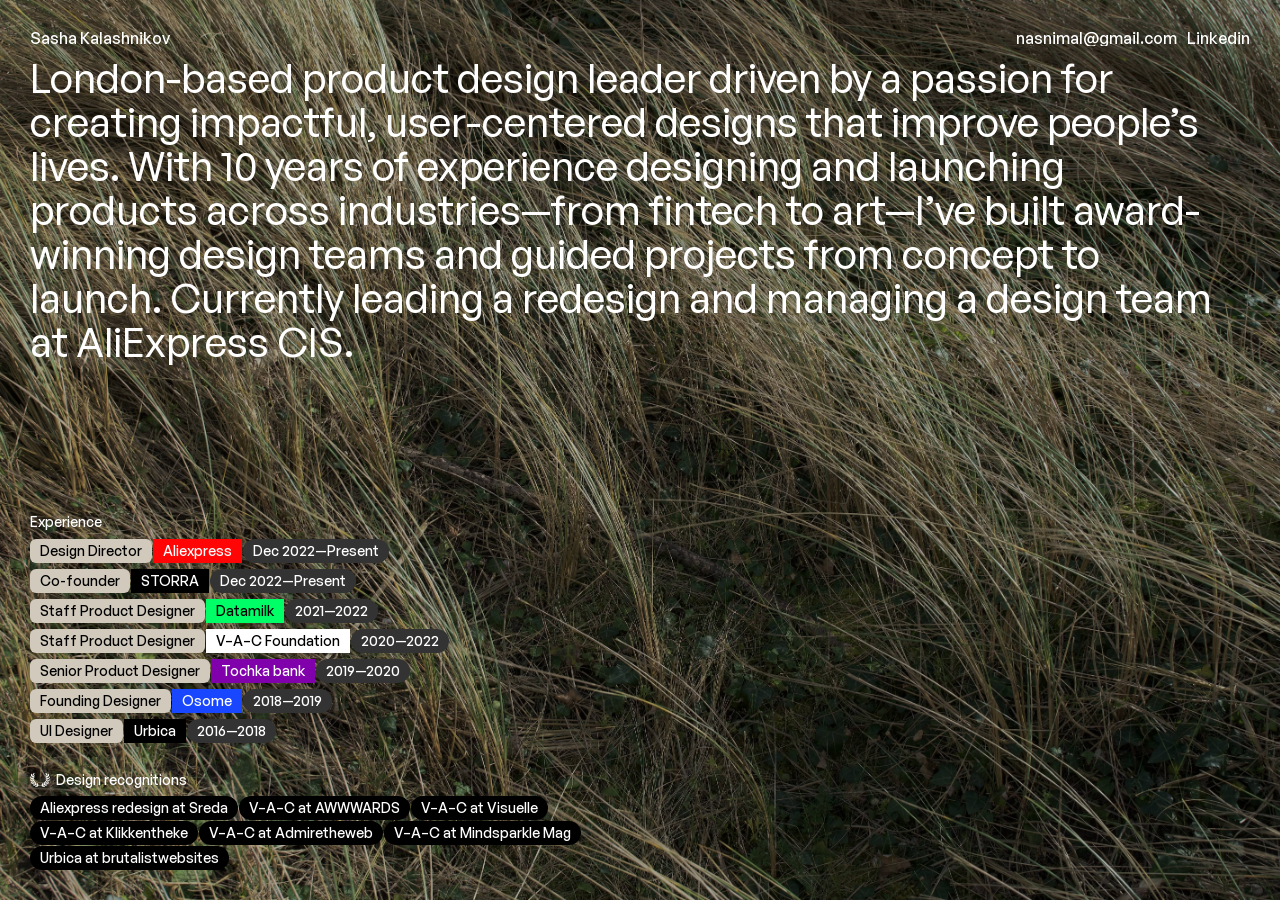
==== commit d9ea048c: "Remove all Framer branding and self-host remaining assets - Rename all CSS classes (framer- → s-), d" ====
--- a/index.html
+++ b/index.html
@@ -1,5 +1,4 @@
 <!doctype html>
-<!-- ✨ Built with Framer • https://www.framer.com/ -->
 <html lang="en">
 <head>
     <meta charset="utf-8">
@@ -10,10 +9,10 @@
     
     <!-- End of headStart -->
     <meta name="viewport" content="width=device-width">
-    <meta name="generator" content="Framer 67f8ada">
+
     <title>Sasha Kalashnikov</title>
     <meta name="description" content="Product design leader">
-    <meta name="framer-search-index" content="/assets/framer/searchIndex-lAkG3RS8QLBw.json">
+
     <link href="assets/favicon.png" rel="icon" media="(prefers-color-scheme: light)">
     <link href="assets/favicon.png" rel="icon" media="(prefers-color-scheme: dark)">
     <link rel="apple-touch-icon" href="assets/favicon.png">
@@ -39,7 +38,7 @@
     </script>
     
     
-    <meta name="robots" content="max-image-preview:large"><link rel="canonical" href="https://www.sashakalashnikov.com/"><meta property="og:url" content="https://www.sashakalashnikov.com/"><style data-framer-breakpoint-css>@media(min-width: 1453px){.hidden-72rtr7{display:none!important}}@media(min-width: 810px) and (max-width: 1452px){.hidden-vavm9e{display:none!important}}@media(max-width: 809px){.hidden-1c2jate{display:none!important}}</style><style data-framer-css-ssr-minified data-framer-components="framer-lib-cursors-host framer-tSUaa framer-vWCqX">html,body,#main{margin:0;padding:0;box-sizing:border-box}:root{-webkit-font-smoothing:antialiased;-moz-osx-font-smoothing:grayscale}*{box-sizing:border-box;-webkit-font-smoothing:inherit}h1,h2,h3,h4,h5,h6,p,figure{margin:0}body,input,textarea,select,button{font-size:12px;font-family:GeneralSans-Variable,"General Sans",sans-serif}body{--token-2803d94c-cbaa-4192-b1b1-38f4fb111907: rgb(208, 201, 188);--token-4aa3c38b-db68-4e8d-946f-fcdc3f1ea22a: rgba(255, 255, 255, .7);--token-2b4767f0-88b5-4196-807d-11193eae399d: rgb(240, 244, 247);--token-cb430620-7532-4409-acde-8621ed649c7a: rgb(255, 0, 0);--token-0e131719-56d5-4408-aa76-8eca07487d67: rgb(0, 161, 13);--token-4ab9e593-18bd-4ab5-b891-4f5a6c6ff438: rgb(255, 255, 255);--token-9d341b3f-a5ec-472a-ab4d-0fff8eccd816: rgb(0, 0, 0);--token-30f807e0-a611-4a59-a8b0-4d7fa2a84a39: rgb(0, 55, 138)}body{--framer-will-change-override: none}@supports (background: -webkit-named-image(i)) and (not (grid-template-rows: subgrid)){body{--framer-will-change-override: transform}}[data-framer-component-type]{position:absolute}[data-framer-component-type=Text]{cursor:inherit}[data-framer-component-text-autosized] *{white-space:pre}[data-framer-component-type=Text]>*{text-align:var(--framer-text-alignment, start)}[data-framer-component-type=Text] span span,[data-framer-component-type=Text] p span,[data-framer-component-type=Text] h1 span,[data-framer-component-type=Text] h2 span,[data-framer-component-type=Text] h3 span,[data-framer-component-type=Text] h4 span,[data-framer-component-type=Text] h5 span,[data-framer-component-type=Text] h6 span{display:block}[data-framer-component-type=Text] span span span,[data-framer-component-type=Text] p span span,[data-framer-component-type=Text] h1 span span,[data-framer-component-type=Text] h2 span span,[data-framer-component-type=Text] h3 span span,[data-framer-component-type=Text] h4 span span,[data-framer-component-type=Text] h5 span span,[data-framer-component-type=Text] h6 span span{display:unset}[data-framer-component-type=Text] div div span,[data-framer-component-type=Text] a div span,[data-framer-component-type=Text] span span span,[data-framer-component-type=Text] p span span,[data-framer-component-type=Text] h1 span span,[data-framer-component-type=Text] h2 span span,[data-framer-component-type=Text] h3 span span,[data-framer-component-type=Text] h4 span span,[data-framer-component-type=Text] h5 span span,[data-framer-component-type=Text] h6 span span,[data-framer-component-type=Text] a{font-family:var(--font-family);font-style:var(--font-style);font-weight:min(calc(var(--framer-font-weight-increase, 0) + var(--font-weight, 400)),900);color:var(--text-color);letter-spacing:var(--letter-spacing);font-size:var(--font-size);text-transform:var(--text-transform);text-decoration:var(--text-decoration);line-height:var(--line-height)}[data-framer-component-type=Text] div div span,[data-framer-component-type=Text] a div span,[data-framer-component-type=Text] span span span,[data-framer-component-type=Text] p span span,[data-framer-component-type=Text] h1 span span,[data-framer-component-type=Text] h2 span span,[data-framer-component-type=Text] h3 span span,[data-framer-component-type=Text] h4 span span,[data-framer-component-type=Text] h5 span span,[data-framer-component-type=Text] h6 span span,[data-framer-component-type=Text] a{--font-family: var(--framer-font-family);--font-style: var(--framer-font-style);--font-weight: var(--framer-font-weight);--text-color: var(--framer-text-color);--letter-spacing: var(--framer-letter-spacing);--font-size: var(--framer-font-size);--text-transform: var(--framer-text-transform);--text-decoration: var(--framer-text-decoration);--line-height: var(--framer-line-height)}[data-framer-component-type=Text] a,[data-framer-component-type=Text] a div span,[data-framer-component-type=Text] a span span span,[data-framer-component-type=Text] a p span span,[data-framer-component-type=Text] a h1 span span,[data-framer-component-type=Text] a h2 span span,[data-framer-component-type=Text] a h3 span span,[data-framer-component-type=Text] a h4 span span,[data-framer-component-type=Text] a h5 span span,[data-framer-component-type=Text] a h6 span span{--font-family: var(--framer-link-font-family, var(--framer-font-family));--font-style: var(--framer-link-font-style, var(--framer-font-style));--font-weight: var(--framer-link-font-weight, var(--framer-font-weight));--text-color: var(--framer-link-text-color, var(--framer-text-color));--font-size: var(--framer-link-font-size, var(--framer-font-size));--text-transform: var(--framer-link-text-transform, var(--framer-text-transform));--text-decoration: var(--framer-link-text-decoration, var(--framer-text-decoration))}[data-framer-component-type=Text] a:hover,[data-framer-component-type=Text] a div span:hover,[data-framer-component-type=Text] a span span span:hover,[data-framer-component-type=Text] a p span span:hover,[data-framer-component-type=Text] a h1 span span:hover,[data-framer-component-type=Text] a h2 span span:hover,[data-framer-component-type=Text] a h3 span span:hover,[data-framer-component-type=Text] a h4 span span:hover,[data-framer-component-type=Text] a h5 span span:hover,[data-framer-component-type=Text] a h6 span span:hover{--font-family: var(--framer-link-hover-font-family, var(--framer-link-font-family, var(--framer-font-family)));--font-style: var(--framer-link-hover-font-style, var(--framer-link-font-style, var(--framer-font-style)));--font-weight: var(--framer-link-hover-font-weight, var(--framer-link-font-weight, var(--framer-font-weight)));--text-color: var(--framer-link-hover-text-color, var(--framer-link-text-color, var(--framer-text-color)));--font-size: var(--framer-link-hover-font-size, var(--framer-link-font-size, var(--framer-font-size)));--text-transform: var(--framer-link-hover-text-transform, var(--framer-link-text-transform, var(--framer-text-transform)));--text-decoration: var(--framer-link-hover-text-decoration, var(--framer-link-text-decoration, var(--framer-text-decoration)))}[data-framer-component-type=Text].isCurrent a,[data-framer-component-type=Text].isCurrent a div span,[data-framer-component-type=Text].isCurrent a span span span,[data-framer-component-type=Text].isCurrent a p span span,[data-framer-component-type=Text].isCurrent a h1 span span,[data-framer-component-type=Text].isCurrent a h2 span span,[data-framer-component-type=Text].isCurrent a h3 span span,[data-framer-component-type=Text].isCurrent a h4 span span,[data-framer-component-type=Text].isCurrent a h5 span span,[data-framer-component-type=Text].isCurrent a h6 span span{--font-family: var(--framer-link-current-font-family, var(--framer-link-font-family, var(--framer-font-family)));--font-style: var(--framer-link-current-font-style, var(--framer-link-font-style, var(--framer-font-style)));--font-weight: var(--framer-link-current-font-weight, var(--framer-link-font-weight, var(--framer-font-weight)));--text-color: var(--framer-link-current-text-color, var(--framer-link-text-color, var(--framer-text-color)));--font-size: var(--framer-link-current-font-size, var(--framer-link-font-size, var(--framer-font-size)));--text-transform: var(--framer-link-current-text-transform, var(--framer-link-text-transform, var(--framer-text-transform)));--text-decoration: var(--framer-link-current-text-decoration, var(--framer-link-text-decoration, var(--framer-text-decoration)))}p.framer-text,div.framer-text,figure.framer-text,h1.framer-text,h2.framer-text,h3.framer-text,h4.framer-text,h5.framer-text,h6.framer-text,ol.framer-text,ul.framer-text{margin:0;padding:0}p.framer-text,div.framer-text,h1.framer-text,h2.framer-text,h3.framer-text,h4.framer-text,h5.framer-text,h6.framer-text,li.framer-text,ol.framer-text,ul.framer-text,span.framer-text:not([data-text-fill]){font-family:var(--framer-blockquote-font-family, var(--framer-font-family, GeneralSans-Variable, "General Sans", sans-serif));font-style:var(--framer-blockquote-font-style, var(--framer-font-style, normal));font-weight:var(--framer-blockquote-font-weight, var(--framer-font-weight, 400));color:var(--framer-blockquote-text-color, var(--framer-text-color, #000));font-size:calc(var(--framer-blockquote-font-size, var(--framer-font-size, 16px)) * var(--framer-font-size-scale, 1));letter-spacing:var(--framer-blockquote-letter-spacing, var(--framer-letter-spacing, 0));text-transform:var(--framer-blockquote-text-transform, var(--framer-text-transform, none));text-decoration:var(--framer-blockquote-text-decoration, var(--framer-text-decoration, none));line-height:var(--framer-blockquote-line-height, var(--framer-line-height, 1.2em));text-align:var(--framer-blockquote-text-alignment, var(--framer-text-alignment, start));-webkit-text-stroke-width:var(--framer-text-stroke-width, initial);-webkit-text-stroke-color:var(--framer-text-stroke-color, initial);-moz-font-feature-settings:var(--framer-font-open-type-features, initial);-webkit-font-feature-settings:var(--framer-font-open-type-features, initial);font-feature-settings:var(--framer-font-open-type-features, initial);font-variation-settings:var(--framer-font-variation-axes, normal);text-wrap:var(--framer-text-wrap-override, var(--framer-text-wrap))}@supports not (color: color(display-p3 1 1 1)){p.framer-text,div.framer-text,h1.framer-text,h2.framer-text,h3.framer-text,h4.framer-text,h5.framer-text,h6.framer-text,li.framer-text,ol.framer-text,ul.framer-text,span.framer-text:not([data-text-fill]){color:var(--framer-blockquote-text-color-rgb, var(--framer-blockquote-text-color, var(--framer-text-color-rgb, var(--framer-text-color, #000))));-webkit-text-stroke-color:var(--framer-text-stroke-color-rgb, var(--framer-text-stroke-color, initial))}}.framer-fit-text .framer-text{white-space:nowrap;white-space-collapse:preserve}strong.framer-text{font-family:var(--framer-blockquote-font-family-bold, var(--framer-font-family-bold));font-style:var(--framer-blockquote-font-style-bold, var(--framer-font-style-bold));font-weight:var(--framer-blockquote-font-weight-bold, var(--framer-font-weight-bold, bolder));font-variation-settings:var(--framer-blockquote-font-variation-axes-bold, var(--framer-font-variation-axes-bold))}em.framer-text{font-family:var(--framer-blockquote-font-family-italic, var(--framer-font-family-italic));font-style:var(--framer-blockquote-font-style-italic, var(--framer-font-style-italic, italic));font-weight:var(--framer-blockquote-font-weight-italic, var(--framer-font-weight-italic));font-variation-settings:var(--framer-blockquote-font-variation-axes-italic, var(--framer-font-variation-axes-italic))}em.framer-text>strong.framer-text{font-family:var(--framer-blockquote-font-family-bold-italic, var(--framer-font-family-bold-italic));font-style:var(--framer-blockquote-font-style-bold-italic, var(--framer-font-style-bold-italic, italic));font-weight:var(--framer-blockquote-font-weight-bold-italic, var(--framer-font-weight-bold-italic, bolder));font-variation-settings:var(--framer-blockquote-font-variation-axes-bold-italic, var(--framer-font-variation-axes-bold-italic))}p.framer-text:not(:first-child),div.framer-text:not(:first-child),h1.framer-text:not(:first-child),h2.framer-text:not(:first-child),h3.framer-text:not(:first-child),h4.framer-text:not(:first-child),h5.framer-text:not(:first-child),h6.framer-text:not(:first-child),ol.framer-text:not(:first-child),ul.framer-text:not(:first-child),blockquote.framer-text:not(:first-child),table.framer-text:not(:first-child),figure.framer-text:not(:first-child),.framer-image.framer-text:not(:first-child){margin-top:var(--framer-blockquote-paragraph-spacing, var(--framer-paragraph-spacing, 0))}li.framer-text>ul.framer-text:nth-child(2),li.framer-text>ol.framer-text:nth-child(2){margin-top:0}.framer-text[data-text-fill]{display:inline-block;background-clip:text;-webkit-background-clip:text;-webkit-text-fill-color:transparent;padding:max(0em,calc(calc(1.3em - var(--framer-blockquote-line-height, var(--framer-line-height, 1.3em))) / 2));margin:min(0em,calc(calc(1.3em - var(--framer-blockquote-line-height, var(--framer-line-height, 1.3em))) / -2))}code.framer-text,code.framer-text span.framer-text:not([data-text-fill]){font-family:var(--framer-code-font-family, var(--framer-font-family, GeneralSans-Variable, "General Sans", sans-serif));font-style:var(--framer-blockquote-font-style, var(--framer-code-font-style, var(--framer-font-style, normal)));font-weight:var(--framer-blockquote-font-weight, var(--framer-code-font-weight, var(--framer-font-weight, 400)));color:var(--framer-blockquote-text-color, var(--framer-code-text-color, var(--framer-text-color, #000)));font-size:calc(var(--framer-blockquote-font-size, var(--framer-font-size, 16px)) * var(--framer-font-size-scale, 1));letter-spacing:var(--framer-blockquote-letter-spacing, var(--framer-letter-spacing, 0));line-height:var(--framer-blockquote-line-height, var(--framer-line-height, 1.2em))}@supports not (color: color(display-p3 1 1 1)){code.framer-text,code.framer-text span.framer-text:not([data-text-fill]){color:var(--framer-blockquote-text-color-rgb, var(--framer-blockquote-text-color, var(--framer-code-text-color-rgb, var(--framer-code-text-color, var(--framer-text-color-rgb, var(--framer-text-color, #000))))))}}blockquote.framer-text{margin-block-start:initial;margin-block-end:initial;margin-inline-start:initial;margin-inline-end:initial;unicode-bidi:initial}a.framer-text,a.framer-text span.framer-text:not([data-text-fill]),span.framer-text[data-nested-link],span.framer-text[data-nested-link] span.framer-text:not([data-text-fill]){font-family:var(--framer-blockquote-font-family, var(--framer-link-font-family, var(--framer-font-family, GeneralSans-Variable, "General Sans", sans-serif)));font-style:var(--framer-blockquote-font-style, var(--framer-link-font-style, var(--framer-font-style, normal)));font-weight:var(--framer-blockquote-font-weight, var(--framer-link-font-weight, var(--framer-font-weight, 400)));color:var(--framer-blockquote-text-color, var(--framer-link-text-color, var(--framer-text-color, #000)));font-size:calc(var(--framer-blockquote-font-size, var(--framer-font-size, 16px)) * var(--framer-font-size-scale, 1));text-transform:var(--framer-blockquote-text-transform, var(--framer-link-text-transform, var(--framer-text-transform, none)));text-decoration:var(--framer-blockquote-text-decoration, var(--framer-link-text-decoration, var(--framer-text-decoration, none)));cursor:var(--framer-custom-cursors, pointer)}@supports not (color: color(display-p3 1 1 1)){a.framer-text,a.framer-text span.framer-text:not([data-text-fill]),span.framer-text[data-nested-link],span.framer-text[data-nested-link] span.framer-text:not([data-text-fill]){color:var(--framer-blockquote-text-color-rgb, var(--framer-blockquote-text-color, var(--framer-link-text-color-rgb, var(--framer-link-text-color, var(--framer-text-color-rgb, var(--framer-text-color, #000))))))}}code.framer-text a.framer-text,code.framer-text a.framer-text span.framer-text:not([data-text-fill]),code.framer-text span.framer-text[data-nested-link],code.framer-text span.framer-text[data-nested-link] span.framer-text:not([data-text-fill]){font-family:var(--framer-code-font-family, var(--framer-font-family, GeneralSans-Variable, "General Sans", sans-serif));font-style:var(--framer-blockquote-font-style, var(--framer-code-font-style, var(--framer-font-style, normal)));font-weight:var(--framer-blockquote-font-weight, var(--framer-code-font-weight, var(--framer-font-weight, 400)));color:var(--framer-blockquote-text-color, var(--framer-link-text-color, var(--framer-code-text-color, var(--framer-text-color, #000))));font-size:calc(var(--framer-blockquote-font-size, var(--framer-font-size, 16px)) * var(--framer-font-size-scale, 1))}@supports not (color: color(display-p3 1 1 1)){code.framer-text a.framer-text,code.framer-text a.framer-text span.framer-text:not([data-text-fill]),code.framer-text span.framer-text[data-nested-link],code.framer-text span.framer-text[data-nested-link] span.framer-text:not([data-text-fill]){color:var(--framer-blockquote-text-color-rgb, var(--framer-blockquote-text-color, var(--framer-link-text-color-rgb, var(--framer-link-text-color, var(--framer-code-text-color-rgb, var(--framer-code-text-color, var(--framer-text-color-rgb, var(--framer-text-color, #000))))))))}}a.framer-text:hover,a.framer-text:hover span.framer-text:not([data-text-fill]),span.framer-text[data-nested-link]:hover,span.framer-text[data-nested-link]:hover span.framer-text:not([data-text-fill]){font-family:var(--framer-link-hover-font-family, var(--framer-blockquote-font-family, var(--framer-link-font-family, var(--framer-font-family, GeneralSans-Variable, "General Sans", sans-serif))));font-style:var(--framer-link-hover-font-style, var(--framer-blockquote-font-style, var(--framer-link-font-style, var(--framer-font-style, normal))));font-weight:var(--framer-link-hover-font-weight, var(--framer-blockquote-font-weight, var(--framer-link-font-weight, var(--framer-font-weight, 400))));color:var(--framer-link-hover-text-color, var(--framer-blockquote-text-color, var(--framer-link-text-color, var(--framer-text-color, #000))));font-size:calc(var(--framer-link-hover-font-size, var(--framer-blockquote-font-size, var(--framer-font-size, 16px))) * var(--framer-font-size-scale, 1));text-transform:var(--framer-link-hover-text-transform, var(--framer-blockquote-text-transform, var(--framer-link-text-transform, var(--framer-text-transform, none))));text-decoration:var(--framer-link-hover-text-decoration, var(--framer-blockquote-text-decoration, var(--framer-link-text-decoration, var(--framer-text-decoration, none))))}@supports not (color: color(display-p3 1 1 1)){a.framer-text:hover,a.framer-text:hover span.framer-text:not([data-text-fill]),span.framer-text[data-nested-link]:hover,span.framer-text[data-nested-link]:hover span.framer-text:not([data-text-fill]){color:var(--framer-link-hover-text-color-rgb, var(--framer-link-hover-text-color, var(--framer-blockquote-text-color-rgb, var(--framer-blockquote-text-color, var(--framer-link-text-color-rgb, var(--framer-link-text-color, var(--framer-text-color-rgb, var(--framer-text-color, #000))))))))}}code.framer-text a.framer-text:hover,code.framer-text a.framer-text:hover span.framer-text:not([data-text-fill]),code.framer-text span.framer-text[data-nested-link]:hover,code.framer-text span.framer-text[data-nested-link]:hover span.framer-text:not([data-text-fill]){font-family:var(var(--framer-code-font-family, var(--framer-font-family, GeneralSans-Variable, "General Sans", sans-serif)));font-style:var(--framer-blockquote-font-style, var(--framer-code-font-style, var(--framer-font-style, normal)));font-weight:var(--framer-blockquote-font-weight, var(--framer-code-font-weight, var(--framer-font-weight, 400)));color:var(--framer-link-hover-text-color, var(--framer-blockquote-text-color, var(--framer-link-text-color, var(--framer-code-text-color, var(--framer-text-color, #000)))));font-size:calc(var(--framer-link-hover-font-size, var(--framer-blockquote-font-size, var(--framer-link-font-size, var(--framer-font-size, 16px)))) * var(--framer-font-size-scale, 1))}@supports not (color: color(display-p3 1 1 1)){code.framer-text a.framer-text:hover,code.framer-text a.framer-text:hover span.framer-text:not([data-text-fill]),code.framer-text span.framer-text[data-nested-link]:hover,code.framer-text span.framer-text[data-nested-link]:hover span.framer-text:not([data-text-fill]){color:var(--framer-link-hover-text-color-rgb, var(--framer-link-hover-text-color, var(--framer-blockquote-text-color-rgb, var(--framer-blockquote-text-color, var(--framer-link-text-color-rgb, var(--framer-link-text-color, var(--framer-text-color-rgb, var(--framer-text-color, #000))))))))}}a.framer-text[data-framer-page-link-current],a.framer-text[data-framer-page-link-current] span.framer-text:not([data-text-fill]),span.framer-text[data-framer-page-link-current],span.framer-text[data-framer-page-link-current] span.framer-text:not([data-text-fill]){font-family:var(--framer-link-current-font-family, var(--framer-link-font-family, var(--framer-font-family, GeneralSans-Variable, "General Sans", sans-serif)));font-style:var(--framer-link-current-font-style, var(--framer-link-font-style, var(--framer-font-style, normal)));font-weight:var(--framer-link-current-font-weight, var(--framer-link-font-weight, var(--framer-font-weight, 400)));color:var(--framer-link-current-text-color, var(--framer-link-text-color, var(--framer-text-color, #000)));font-size:calc(var(--framer-link-current-font-size, var(--framer-link-font-size, var(--framer-font-size, 16px))) * var(--framer-font-size-scale, 1));text-transform:var(--framer-link-current-text-transform, var(--framer-link-text-transform, var(--framer-text-transform, none)));text-decoration:var(--framer-link-current-text-decoration, var(--framer-link-text-decoration, var(--framer-text-decoration, none)))}@supports not (color: color(display-p3 1 1 1)){a.framer-text[data-framer-page-link-current],a.framer-text[data-framer-page-link-current] span.framer-text:not([data-text-fill]),span.framer-text[data-framer-page-link-current],span.framer-text[data-framer-page-link-current] span.framer-text:not([data-text-fill]){color:var(--framer-link-current-text-color-rgb, var(--framer-link-current-text-color, var(--framer-link-text-color-rgb, var(--framer-link-text-color, var(--framer-text-color-rgb, var(--framer-text-color, #000))))))}}code.framer-text a.framer-text[data-framer-page-link-current],code.framer-text a.framer-text[data-framer-page-link-current] span.framer-text:not([data-text-fill]),code.framer-text span.framer-text[data-framer-page-link-current],code.framer-text span.framer-text[data-framer-page-link-current] span.framer-text:not([data-text-fill]){font-family:var(--framer-code-font-family, var(--framer-font-family, GeneralSans-Variable, "General Sans", sans-serif));font-style:var(--framer-code-font-style, var(--framer-font-style, normal));font-weight:var(--framer-code-font-weight, var(--framer-font-weight, 400));color:var(--framer-link-current-text-color, var(--framer-link-text-color, var(--framer-code-text-color, var(--framer-text-color, #000))));font-size:calc(var(--framer-link-current-font-size, var(--framer-link-font-size, var(--framer-font-size, 16px))) * var(--framer-font-size-scale, 1))}@supports not (color: color(display-p3 1 1 1)){code.framer-text a.framer-text[data-framer-page-link-current],code.framer-text a.framer-text[data-framer-page-link-current] span.framer-text:not([data-text-fill]),code.framer-text span.framer-text[data-framer-page-link-current],code.framer-text span.framer-text[data-framer-page-link-current] span.framer-text:not([data-text-fill]){color:var(--framer-link-current-text-color-rgb, var(--framer-link-current-text-color, var(--framer-link-text-color-rgb, var(--framer-link-text-color, var(--framer-code-text-color-rgb, var(--framer-code-text-color, var(--framer-text-color-rgb, var(--framer-text-color, #000))))))))}}a.framer-text[data-framer-page-link-current]:hover,a.framer-text[data-framer-page-link-current]:hover span.framer-text:not([data-text-fill]),span.framer-text[data-framer-page-link-current]:hover,span.framer-text[data-framer-page-link-current]:hover span.framer-text:not([data-text-fill]){font-family:var(--framer-link-hover-font-family, var(--framer-link-current-font-family, var(--framer-link-font-family, var(--framer-font-family, GeneralSans-Variable, "General Sans", sans-serif))));font-style:var(--framer-link-hover-font-style, var(--framer-link-current-font-style, var(--framer-link-font-style, var(--framer-font-style, normal))));font-weight:var(--framer-link-hover-font-weight, var(--framer-link-current-font-weight, var(--framer-link-font-weight, var(--framer-font-weight, 400))));color:var(--framer-link-hover-text-color, var(--framer-link-current-text-color, var(--framer-link-text-color, var(--framer-text-color, #000))));font-size:calc(var(--framer-link-hover-font-size, var(--framer-link-current-font-size, var(--framer-link-font-size, var(--framer-font-size, 16px)))) * var(--framer-font-size-scale, 1));text-transform:var(--framer-link-hover-text-transform, var(--framer-link-current-text-transform, var(--framer-link-text-transform, var(--framer-text-transform, none))));text-decoration:var(--framer-link-hover-text-decoration, var(--framer-link-current-text-decoration, var(--framer-link-text-decoration, var(--framer-text-decoration, none))))}@supports not (color: color(display-p3 1 1 1)){a.framer-text[data-framer-page-link-current]:hover,a.framer-text[data-framer-page-link-current]:hover span.framer-text:not([data-text-fill]),span.framer-text[data-framer-page-link-current]:hover,span.framer-text[data-framer-page-link-current]:hover span.framer-text:not([data-text-fill]){color:var(--framer-link-hover-text-color-rgb, var(--framer-link-hover-text-color, var(--framer-link-current-text-color-rgb, var(--framer-link-current-text-color, var(--framer-link-text-color-rgb, var(--framer-link-text-color, var(--framer-code-text-color-rgb, var(--framer-code-text-color, var(--framer-text-color-rgb, var(--framer-text-color, #000))))))))))}}code.framer-text a.framer-text[data-framer-page-link-current]:hover,code.framer-text a.framer-text[data-framer-page-link-current]:hover span.framer-text:not([data-text-fill]),code.framer-text span.framer-text[data-framer-page-link-current]:hover,code.framer-text span.framer-text[data-framer-page-link-current]:hover span.framer-text:not([data-text-fill]){font-family:var(--framer-code-font-family, var(--framer-font-family, GeneralSans-Variable, "General Sans", sans-serif));font-style:var(--framer-code-font-style, var(--framer-font-style, normal));font-weight:var(--framer-code-font-weight, var(--framer-font-weight, 400));color:var(--framer-link-hover-text-color, var(--framer-link-current-text-color, var(--framer-link-text-color, var(--framer-code-text-color, var(--framer-text-color, #000)))));font-size:calc(var(--framer-link-hover-font-size, var(--framer-link-current-font-size, var(--framer-link-font-size, var(--framer-font-size, 16px)))) * var(--framer-font-size-scale, 1))}@supports not (color: color(display-p3 1 1 1)){code.framer-text a.framer-text[data-framer-page-link-current]:hover,code.framer-text a.framer-text[data-framer-page-link-current]:hover span.framer-text:not([data-text-fill]),code.framer-text span.framer-text[data-framer-page-link-current]:hover,code.framer-text span.framer-text[data-framer-page-link-current]:hover span.framer-text:not([data-text-fill]){color:var(--framer-link-hover-text-color-rgb, var(--framer-link-hover-text-color, var(--framer-link-current-text-color-rgb, var(--framer-link-current-text-color, var(--framer-link-text-color-rgb, var(--framer-link-text-color, var(--framer-code-text-color-rgb, var(--framer-code-text-color, var(--framer-text-color-rgb, var(--framer-text-color, #000))))))))))}}.framer-image.framer-text{display:block;max-width:100%;height:auto}.text-styles-preset-reset.framer-text{--framer-font-family: GeneralSans-Variable, "General Sans", sans-serif;--framer-font-style: normal;--framer-font-weight: 500;--framer-text-color: #000;--framer-font-size: 16px;--framer-letter-spacing: 0;--framer-text-transform: none;--framer-text-decoration: none;--framer-line-height: 1.2em;--framer-text-alignment: start;--framer-font-open-type-features: normal}ol.framer-text{--list-style-type: decimal}ul.framer-text,ol.framer-text{padding-left:3ch;position:relative}li.framer-text{counter-increment:list-item;list-style:none}ol.framer-text>li.framer-text:before{position:absolute;left:0;content:counter(list-item,var(--list-style-type)) ".";font-variant-numeric:tabular-nums}ol.framer-text>li.framer-text:nth-last-child(n+100),ol.framer-text>li.framer-text:nth-last-child(n+100)~li{padding-left:1ch}ol.framer-text>li.framer-text:nth-last-child(n+1000),ol.framer-text>li.framer-text:nth-last-child(n+1000)~li{padding-left:2ch}ol.framer-text>li.framer-text:nth-last-child(n+10000),ol.framer-text>li.framer-text:nth-last-child(n+10000)~li{padding-left:3ch}ol.framer-text>li.framer-text:nth-last-child(n+100000),ol.framer-text>li.framer-text:nth-last-child(n+100000)~li{padding-left:4ch}ol.framer-text>li.framer-text:nth-last-child(n+1000000),ol.framer-text>li.framer-text:nth-last-child(n+1000000)~li{padding-left:5ch}ul.framer-text>li.framer-text:before{position:absolute;left:0;content:"\2022"}.framer-table-wrapper{overflow-x:auto}table.framer-text,.framer-table-wrapper table.framer-text{border-collapse:separate;border-spacing:0;table-layout:auto;word-break:normal;width:100%}td.framer-text,th.framer-text{min-width:16ch;vertical-align:top}.framer-text-module[style*=aspect-ratio]>:first-child{width:100%}@supports not (aspect-ratio: 1){.framer-text-module[style*=aspect-ratio]{position:relative}}@supports not (aspect-ratio: 1){.framer-text-module[style*=aspect-ratio]:before{content:"";display:block;padding-bottom:calc(100% / calc(var(--aspect-ratio)))}}@supports not (aspect-ratio: 1){.framer-text-module[style*=aspect-ratio]>:first-child{position:absolute;top:0;left:0;height:100%}}[data-framer-component-type=DeprecatedRichText]{cursor:inherit}[data-framer-component-type=DeprecatedRichText] .text-styles-preset-reset{--framer-font-family: GeneralSans-Variable, "General Sans", sans-serif;--framer-font-style: normal;--framer-font-weight: 500;--framer-text-color: #000;--framer-font-size: 16px;--framer-letter-spacing: 0;--framer-text-transform: none;--framer-text-decoration: none;--framer-line-height: 1.2em;--framer-text-alignment: start;--framer-font-open-type-features: normal;--font-variation-settings: normal}[data-framer-component-type=DeprecatedRichText] p,[data-framer-component-type=DeprecatedRichText] div,[data-framer-component-type=DeprecatedRichText] h1,[data-framer-component-type=DeprecatedRichText] h2,[data-framer-component-type=DeprecatedRichText] h3,[data-framer-component-type=DeprecatedRichText] h4,[data-framer-component-type=DeprecatedRichText] h5,[data-framer-component-type=DeprecatedRichText] h6{margin:0;padding:0}[data-framer-component-type=DeprecatedRichText] p,[data-framer-component-type=DeprecatedRichText] div,[data-framer-component-type=DeprecatedRichText] h1,[data-framer-component-type=DeprecatedRichText] h2,[data-framer-component-type=DeprecatedRichText] h3,[data-framer-component-type=DeprecatedRichText] h4,[data-framer-component-type=DeprecatedRichText] h5,[data-framer-component-type=DeprecatedRichText] h6,[data-framer-component-type=DeprecatedRichText] li,[data-framer-component-type=DeprecatedRichText] ol,[data-framer-component-type=DeprecatedRichText] ul,[data-framer-component-type=DeprecatedRichText] span:not([data-text-fill]){font-family:var(--framer-font-family, GeneralSans-Variable, "General Sans", sans-serif);font-style:var(--framer-font-style, normal);font-weight:var(--framer-font-weight, 400);color:var(--framer-text-color, #000);font-size:var(--framer-font-size, 16px);letter-spacing:var(--framer-letter-spacing, 0);text-transform:var(--framer-text-transform, none);text-decoration:var(--framer-text-decoration, none);line-height:var(--framer-line-height, 1.2em);text-align:var(--framer-text-alignment, start)}[data-framer-component-type=DeprecatedRichText] p:not(:first-child),[data-framer-component-type=DeprecatedRichText] div:not(:first-child),[data-framer-component-type=DeprecatedRichText] h1:not(:first-child),[data-framer-component-type=DeprecatedRichText] h2:not(:first-child),[data-framer-component-type=DeprecatedRichText] h3:not(:first-child),[data-framer-component-type=DeprecatedRichText] h4:not(:first-child),[data-framer-component-type=DeprecatedRichText] h5:not(:first-child),[data-framer-component-type=DeprecatedRichText] h6:not(:first-child),[data-framer-component-type=DeprecatedRichText] ol:not(:first-child),[data-framer-component-type=DeprecatedRichText] ul:not(:first-child),[data-framer-component-type=DeprecatedRichText] .framer-image:not(:first-child){margin-top:var(--framer-paragraph-spacing, 0)}[data-framer-component-type=DeprecatedRichText] span[data-text-fill]{display:inline-block;background-clip:text;-webkit-background-clip:text;-webkit-text-fill-color:transparent}[data-framer-component-type=DeprecatedRichText] a,[data-framer-component-type=DeprecatedRichText] a span:not([data-text-fill]){font-family:var(--framer-link-font-family, var(--framer-font-family, GeneralSans-Variable, "General Sans", sans-serif));font-style:var(--framer-link-font-style, var(--framer-font-style, normal));font-weight:var(--framer-link-font-weight, var(--framer-font-weight, 400));color:var(--framer-link-text-color, var(--framer-text-color, #000));font-size:var(--framer-link-font-size, var(--framer-font-size, 16px));text-transform:var(--framer-link-text-transform, var(--framer-text-transform, none));text-decoration:var(--framer-link-text-decoration, var(--framer-text-decoration, none))}[data-framer-component-type=DeprecatedRichText] a:hover,[data-framer-component-type=DeprecatedRichText] a:hover span:not([data-text-fill]){font-family:var(--framer-link-hover-font-family, var(--framer-link-font-family, var(--framer-font-family, GeneralSans-Variable, "General Sans", sans-serif)));font-style:var(--framer-link-hover-font-style, var(--framer-link-font-style, var(--framer-font-style, normal)));font-weight:var(--framer-link-hover-font-weight, var(--framer-link-font-weight, var(--framer-font-weight, 400)));color:var(--framer-link-hover-text-color, var(--framer-link-text-color, var(--framer-text-color, #000)));font-size:var(--framer-link-hover-font-size, var(--framer-link-font-size, var(--framer-font-size, 16px)));text-transform:var(--framer-link-hover-text-transform, var(--framer-link-text-transform, var(--framer-text-transform, none)));text-decoration:var(--framer-link-hover-text-decoration, var(--framer-link-text-decoration, var(--framer-text-decoration, none)))}[data-framer-component-type=DeprecatedRichText] a[data-framer-page-link-current],[data-framer-component-type=DeprecatedRichText] a[data-framer-page-link-current] span:not([data-text-fill]):not([data-nested-link]){font-family:var(--framer-link-current-font-family, var(--framer-link-font-family, var(--framer-font-family, GeneralSans-Variable, "General Sans", sans-serif)));font-style:var(--framer-link-current-font-style, var(--framer-link-font-style, var(--framer-font-style, normal)));font-weight:var(--framer-link-current-font-weight, var(--framer-link-font-weight, var(--framer-font-weight, 400)));color:var(--framer-link-current-text-color, var(--framer-link-text-color, var(--framer-text-color, #000)));font-size:var(--framer-link-current-font-size, var(--framer-link-font-size, var(--framer-font-size, 16px)));text-transform:var(--framer-link-current-text-transform, var(--framer-link-text-transform, var(--framer-text-transform, none)));text-decoration:var(--framer-link-current-text-decoration, var(--framer-link-text-decoration, var(--framer-text-decoration, none)))}[data-framer-component-type=DeprecatedRichText] a[data-framer-page-link-current]:hover,[data-framer-component-type=DeprecatedRichText] a[data-framer-page-link-current]:hover span:not([data-text-fill]):not([data-nested-link]){font-family:var(--framer-link-hover-font-family, var(--framer-link-current-font-family, var(--framer-link-font-family, var(--framer-font-family, GeneralSans-Variable, "General Sans", sans-serif))));font-style:var(--framer-link-hover-font-style, var(--framer-link-current-font-style, var(--framer-link-font-style, var(--framer-font-style, normal))));font-weight:var(--framer-link-hover-font-weight, var(--framer-link-current-font-weight, var(--framer-link-font-weight, var(--framer-font-weight, 400))));color:var(--framer-link-hover-text-color, var(--framer-link-current-text-color, var(--framer-link-text-color, var(--framer-text-color, #000))));font-size:var(--framer-link-hover-font-size, var(--framer-link-current-font-size, var(--framer-link-font-size, var(--framer-font-size, 16px))));text-transform:var(--framer-link-hover-text-transform, var(--framer-link-current-text-transform, var(--framer-link-text-transform, var(--framer-text-transform, none))));text-decoration:var(--framer-link-hover-text-decoration, var(--framer-link-current-text-decoration, var(--framer-link-text-decoration, var(--framer-text-decoration, none))))}[data-framer-component-type=DeprecatedRichText] strong{font-weight:bolder}[data-framer-component-type=DeprecatedRichText] em{font-style:italic}[data-framer-component-type=DeprecatedRichText] .framer-image{display:block;max-width:100%;height:auto}[data-framer-component-type=DeprecatedRichText] ul,[data-framer-component-type=DeprecatedRichText] ol{display:table;width:100%;padding-left:0;margin:0}[data-framer-component-type=DeprecatedRichText] li{display:table-row;counter-increment:list-item;list-style:none}[data-framer-component-type=DeprecatedRichText] ol>li:before{display:table-cell;width:2.25ch;box-sizing:border-box;padding-right:.75ch;content:counter(list-item) ".";white-space:nowrap}[data-framer-component-type=DeprecatedRichText] ul>li:before{display:table-cell;width:2.25ch;box-sizing:border-box;padding-right:.75ch;content:"\2022"}:not([data-framer-generated])>[data-framer-stack-content-wrapper]>*,:not([data-framer-generated])>[data-framer-stack-content-wrapper]>[data-framer-component-type],:not([data-framer-generated])>[data-framer-stack-content-wrapper]>[data-framer-legacy-stack-gap-enabled]>*,:not([data-framer-generated])>[data-framer-stack-content-wrapper]>[data-framer-legacy-stack-gap-enabled]>[data-framer-component-type]{position:relative}.flexbox-gap-not-supported [data-framer-legacy-stack-gap-enabled=true]>*,[data-framer-legacy-stack-gap-enabled=true][data-framer-stack-flexbox-gap=false]{margin-top:calc(var(--stack-gap-y) / 2);margin-bottom:calc(var(--stack-gap-y) / 2);margin-right:calc(var(--stack-gap-x) / 2);margin-left:calc(var(--stack-gap-x) / 2)}[data-framer-stack-content-wrapper][data-framer-stack-gap-enabled=true]{row-gap:var(--stack-native-row-gap);column-gap:var(--stack-native-column-gap)}.flexbox-gap-not-supported [data-framer-stack-content-wrapper][data-framer-stack-gap-enabled=true]{row-gap:unset;column-gap:unset}.flexbox-gap-not-supported [data-framer-stack-direction-reverse=false] [data-framer-legacy-stack-gap-enabled=true]>*:first-child,[data-framer-stack-direction-reverse=false] [data-framer-legacy-stack-gap-enabled=true][data-framer-stack-flexbox-gap=false]>*:first-child,.flexbox-gap-not-supported [data-framer-stack-direction-reverse=true] [data-framer-legacy-stack-gap-enabled=true]>*:last-child,[data-framer-stack-direction-reverse=true] [data-framer-legacy-stack-gap-enabled=true][data-framer-stack-flexbox-gap=false]>*:last-child{margin-top:0;margin-left:0}.flexbox-gap-not-supported [data-framer-stack-direction-reverse=false] [data-framer-legacy-stack-gap-enabled=true]>*:last-child,[data-framer-stack-direction-reverse=false] [data-framer-legacy-stack-gap-enabled=true][data-framer-stack-flexbox-gap=false]>*:last-child,.flexbox-gap-not-supported [data-framer-stack-direction-reverse=true] [data-framer-legacy-stack-gap-enabled=true]>*:first-child,[data-framer-stack-direction-reverse=true] [data-framer-legacy-stack-gap-enabled=true][data-framer-stack-flexbox-gap=false]>*:first-child{margin-right:0;margin-bottom:0}NavigationContainer [data-framer-component-type=NavigationContainer]>*,[data-framer-component-type=NavigationContainer]>[data-framer-component-type]{position:relative}[data-framer-component-type=Scroll]::-webkit-scrollbar{display:none}[data-framer-component-type=ScrollContentWrapper]>*{position:relative}[data-framer-component-type=NativeScroll]{-webkit-overflow-scrolling:touch}[data-framer-component-type=NativeScroll]>*{position:relative}[data-framer-component-type=NativeScroll].direction-both{overflow-x:scroll;overflow-y:scroll}[data-framer-component-type=NativeScroll].direction-vertical{overflow-x:hidden;overflow-y:scroll}[data-framer-component-type=NativeScroll].direction-horizontal{overflow-x:scroll;overflow-y:hidden}[data-framer-component-type=NativeScroll].direction-vertical>*{width:100%!important}[data-framer-component-type=NativeScroll].direction-horizontal>*{height:100%!important}[data-framer-component-type=NativeScroll].scrollbar-hidden::-webkit-scrollbar{display:none}[data-framer-component-type=PageContentWrapper]>*,[data-framer-component-type=PageContentWrapper]>[data-framer-component-type]{position:relative}[data-framer-component-type=DeviceComponent].no-device>*{width:100%!important;height:100%!important}[data-is-present=false],[data-is-present=false] *{pointer-events:none!important}[data-framer-cursor=pointer]{cursor:pointer}[data-framer-cursor=grab]{cursor:grab}[data-framer-cursor=grab]:active{cursor:grabbing}[data-framer-component-type=Frame] *,[data-framer-component-type=Stack] *{pointer-events:auto}[data-framer-generated] *{pointer-events:unset}.svgContainer svg{display:block}[data-reset=button]{border-width:0;padding:0;background:none}[data-hide-scrollbars=true]::-webkit-scrollbar{width:0px;height:0px}[data-hide-scrollbars=true]::-webkit-scrollbar-thumb{background:transparent}[data-hide-scrollbars=true]{scrollbar-width:none}.framer-cursor-none,.framer-cursor-none *{cursor:none!important}.framer-pointer-events-none,.framer-pointer-events-none *{pointer-events:none!important}.framer-tSUaa.framer-lux5qc,.framer-tSUaa .framer-lux5qc{display:block}.framer-tSUaa.framer-72rtr7{align-content:center;align-items:center;display:flex;flex-direction:column;flex-wrap:nowrap;gap:10px;height:min-content;justify-content:flex-start;overflow:hidden;padding:0;position:relative;width:1453px}.framer-tSUaa .framer-xir8yv{align-content:flex-start;align-items:flex-start;display:flex;flex:none;flex-direction:column;flex-wrap:nowrap;height:100vh;justify-content:space-between;overflow:hidden;padding:40px;position:relative;width:100%;z-index:1}.framer-tSUaa .framer-1wip41o{align-content:flex-start;align-items:flex-start;display:flex;flex:none;flex-direction:column;flex-wrap:nowrap;gap:10px;height:min-content;justify-content:center;overflow:visible;padding:0;position:relative;width:100%}.framer-tSUaa .framer-17x72c9{align-content:center;align-items:center;display:flex;flex:none;flex-direction:row;flex-wrap:nowrap;gap:10px;height:min-content;justify-content:center;overflow:hidden;padding:0;position:relative;width:100%}.framer-tSUaa .framer-cpuz3u,.framer-tSUaa .framer-bmy2lj,.framer-tSUaa .framer-1uny4pd,.framer-tSUaa .framer-1imwo2o,.framer-tSUaa .framer-13ab5uk,.framer-tSUaa .framer-1ps8g14,.framer-tSUaa .framer-13x6v3e,.framer-tSUaa .framer-qu5pm3,.framer-tSUaa .framer-9b6z3v,.framer-tSUaa .framer-pk8b2g,.framer-tSUaa .framer-1c6ecuu,.framer-tSUaa .framer-1m6hr77,.framer-tSUaa .framer-1azgdnw,.framer-tSUaa .framer-1vec6iw,.framer-tSUaa .framer-mldx66,.framer-tSUaa .framer-1jvwuj6,.framer-tSUaa .framer-1l9y45b,.framer-tSUaa .framer-i9co9l,.framer-tSUaa .framer-17gzdq2,.framer-tSUaa .framer-1stwxor,.framer-tSUaa .framer-10hbsnq,.framer-tSUaa .framer-1mykro2,.framer-tSUaa .framer-13xfh8o{--framer-link-text-color: #0099ff;--framer-link-text-decoration: underline;flex:none;height:auto;position:relative;white-space:pre;width:auto}.framer-tSUaa .framer-1s700mx{align-content:center;align-items:center;display:flex;flex:1 0 0px;flex-direction:row;flex-wrap:nowrap;gap:10px;height:min-content;justify-content:flex-end;overflow:hidden;padding:0;position:relative;width:1px}.framer-tSUaa .framer-1qlnvj3,.framer-tSUaa .framer-2sy851{flex:none;height:auto;position:relative;white-space:pre;width:auto}.framer-tSUaa .framer-knz6ai{--framer-link-text-color: #0099ff;--framer-link-text-decoration: underline;flex:none;height:auto;max-width:1200px;position:relative;white-space:pre-wrap;width:100%;word-break:break-word;word-wrap:break-word}.framer-tSUaa .framer-1opl030{align-content:flex-start;align-items:flex-start;display:flex;flex:none;flex-direction:row;flex-wrap:nowrap;gap:10px;height:min-content;justify-content:flex-start;overflow:hidden;padding:0;position:relative;width:100%}.framer-tSUaa .framer-4cuuhb{align-content:flex-start;align-items:flex-start;display:flex;flex:none;flex-direction:column;flex-wrap:nowrap;gap:10px;height:min-content;justify-content:flex-start;overflow:hidden;padding:0;position:relative;width:598px}.framer-tSUaa .framer-y94nd{align-content:center;align-items:center;display:flex;flex:none;flex-direction:column;flex-wrap:nowrap;gap:6px;height:min-content;justify-content:center;overflow:hidden;padding:0;position:relative;width:100%}.framer-tSUaa .framer-md3vc3,.framer-tSUaa .framer-1g1awc0,.framer-tSUaa .framer-10mtk17,.framer-tSUaa .framer-xh8ak8,.framer-tSUaa .framer-v9sjfs,.framer-tSUaa .framer-16hwl2k,.framer-tSUaa .framer-amz2ps,.framer-tSUaa .framer-18ygr97{align-content:center;align-items:center;display:flex;flex:none;flex-direction:row;flex-wrap:wrap;gap:1px;height:min-content;justify-content:flex-start;overflow:hidden;padding:0;position:relative;width:100%}.framer-tSUaa .framer-1z0trao,.framer-tSUaa .framer-lvtgn4,.framer-tSUaa .framer-1b0vf3t,.framer-tSUaa .framer-i6sbm5,.framer-tSUaa .framer-kbn0wg,.framer-tSUaa .framer-5jjuwk,.framer-tSUaa .framer-imvas9{align-content:center;align-items:center;background-color:var(--token-2803d94c-cbaa-4192-b1b1-38f4fb111907, #d0c9bc);border-radius:6px;display:flex;flex:none;flex-direction:row;flex-wrap:nowrap;gap:10px;height:min-content;justify-content:center;overflow:hidden;padding:5px 10px;position:relative;width:min-content;will-change:var(--framer-will-change-override, transform)}.framer-tSUaa .framer-z3zzq6{align-content:center;align-items:center;background-color:#ff0505;display:flex;flex:none;flex-direction:row;flex-wrap:nowrap;gap:10px;height:min-content;justify-content:center;overflow:hidden;padding:5px 10px;position:relative;width:min-content}.framer-tSUaa .framer-ooc03i,.framer-tSUaa .framer-1r82yas,.framer-tSUaa .framer-1b7h33n,.framer-tSUaa .framer-1gcy0io,.framer-tSUaa .framer-b372ln,.framer-tSUaa .framer-1jbq1m3,.framer-tSUaa .framer-1sg30yy{align-content:center;align-items:center;background-color:#333;border-radius:240px;display:flex;flex:none;flex-direction:row;flex-wrap:nowrap;gap:10px;height:min-content;justify-content:center;overflow:hidden;padding:5px 10px;position:relative;width:min-content;will-change:var(--framer-will-change-override, transform)}.framer-tSUaa .framer-o3v8fo,.framer-tSUaa .framer-dpdkr0{align-content:center;align-items:center;background-color:#000;display:flex;flex:none;flex-direction:row;flex-wrap:nowrap;gap:10px;height:min-content;justify-content:center;overflow:hidden;padding:5px 10px;position:relative;text-decoration:none;width:min-content;will-change:var(--framer-will-change-effect-override, transform)}.framer-tSUaa .framer-yu6grp{align-content:center;align-items:center;background-color:#0f6;display:flex;flex:none;flex-direction:row;flex-wrap:nowrap;gap:10px;height:min-content;justify-content:center;overflow:hidden;padding:5px 10px;position:relative;text-decoration:none;width:min-content;will-change:var(--framer-will-change-effect-override, transform)}.framer-tSUaa .framer-v552aa{align-content:center;align-items:center;background-color:var(--token-4ab9e593-18bd-4ab5-b891-4f5a6c6ff438, #ffffff);display:flex;flex:none;flex-direction:row;flex-wrap:nowrap;gap:10px;height:min-content;justify-content:center;overflow:hidden;padding:5px 10px;position:relative;text-decoration:none;width:min-content;will-change:var(--framer-will-change-effect-override, transform)}.framer-tSUaa .framer-b06eiv{align-content:center;align-items:center;background-color:#8000ab;display:flex;flex:none;flex-direction:row;flex-wrap:nowrap;gap:10px;height:min-content;justify-content:center;overflow:hidden;padding:5px 10px;position:relative;text-decoration:none;width:min-content;will-change:var(--framer-will-change-effect-override, transform)}.framer-tSUaa .framer-ue7w7i{align-content:center;align-items:center;background-color:#1947ff;display:flex;flex:none;flex-direction:row;flex-wrap:nowrap;gap:10px;height:min-content;justify-content:center;overflow:hidden;padding:5px 10px;position:relative;text-decoration:none;width:min-content;will-change:var(--framer-will-change-effect-override, transform)}.framer-tSUaa .framer-rti3kv{align-content:flex-start;align-items:flex-start;display:flex;flex:none;flex-direction:column;flex-wrap:nowrap;gap:9px;height:min-content;justify-content:flex-start;overflow:hidden;padding:0;position:relative;width:598px}.framer-tSUaa .framer-bfp9e1{align-content:center;align-items:center;display:flex;flex:none;flex-direction:row;flex-wrap:nowrap;gap:6px;height:min-content;justify-content:center;overflow:visible;padding:0;position:relative;width:min-content}.framer-tSUaa .framer-9xyt07{flex:none;height:14px;position:relative;width:20px}.framer-tSUaa .framer-bx3gsq{--framer-paragraph-spacing: 0px;flex:none;height:auto;position:relative;white-space:pre;width:auto}.framer-tSUaa .framer-1jat5s4-container,.framer-tSUaa .framer-x1zypo-container,.framer-tSUaa .framer-1s0k1nw-container,.framer-tSUaa .framer-1cbi1lb-container,.framer-tSUaa .framer-tp2ba0-container,.framer-tSUaa .framer-1fq7roz-container,.framer-tSUaa .framer-d1e1g9-container{flex:none;height:auto;position:relative;width:auto;will-change:var(--framer-will-change-effect-override, transform)}.framer-7LVeL .framer-styles-preset-160di4p:not(.rich-text-wrapper),.framer-7LVeL .framer-styles-preset-160di4p.rich-text-wrapper p{--framer-font-family: "GeneralSans-Variable", "General Sans", sans-serif;--framer-font-open-type-features: normal;--framer-font-size: 16px;--framer-font-style: normal;--framer-font-weight: 400;--framer-letter-spacing: 0em;--framer-line-height: 100%;--framer-paragraph-spacing: 20px;--framer-text-alignment: start;--framer-text-color: #000000;--framer-text-decoration: none;--framer-text-stroke-color: initial;--framer-text-stroke-width: initial;--framer-text-transform: none}.framer-iYI72 .framer-styles-preset-ndfbow:not(.rich-text-wrapper),.framer-iYI72 .framer-styles-preset-ndfbow.rich-text-wrapper a{--framer-link-current-text-color: var(--token-4ab9e593-18bd-4ab5-b891-4f5a6c6ff438, #ffffff) ;--framer-link-current-text-decoration: underline;--framer-link-hover-text-color: rgba(255, 255, 255, .7);--framer-link-hover-text-decoration: underline;--framer-link-text-color: var(--token-4ab9e593-18bd-4ab5-b891-4f5a6c6ff438, #ffffff);--framer-link-text-decoration: none}.framer-bHisP .framer-styles-preset-12uv8xa:not(.rich-text-wrapper),.framer-bHisP .framer-styles-preset-12uv8xa.rich-text-wrapper h1{--framer-font-family: "GeneralSans-Variable", "General Sans", sans-serif;--framer-font-open-type-features: normal;--framer-font-size: 40px;--framer-font-style: normal;--framer-font-variation-axes: normal;--framer-font-weight: 400;--framer-letter-spacing: 0em;--framer-line-height: 1.1em;--framer-paragraph-spacing: 0px;--framer-text-alignment: left;--framer-text-color: #000000;--framer-text-decoration: none;--framer-text-stroke-color: initial;--framer-text-stroke-width: initial;--framer-text-transform: none}@media (max-width: 1199px) and (min-width: 810px){.framer-bHisP .framer-styles-preset-12uv8xa:not(.rich-text-wrapper),.framer-bHisP .framer-styles-preset-12uv8xa.rich-text-wrapper h1{--framer-font-family: "GeneralSans-Variable", "General Sans", sans-serif;--framer-font-open-type-features: normal;--framer-font-size: 38px;--framer-font-style: normal;--framer-font-variation-axes: normal;--framer-font-weight: 400;--framer-letter-spacing: 0em;--framer-line-height: 1.1em;--framer-paragraph-spacing: 0px;--framer-text-alignment: left;--framer-text-color: #000000;--framer-text-decoration: none;--framer-text-stroke-color: initial;--framer-text-stroke-width: initial;--framer-text-transform: none}}@media (max-width: 809px) and (min-width: 0px){.framer-bHisP .framer-styles-preset-12uv8xa:not(.rich-text-wrapper),.framer-bHisP .framer-styles-preset-12uv8xa.rich-text-wrapper h1{--framer-font-family: "GeneralSans-Variable", "General Sans", sans-serif;--framer-font-open-type-features: normal;--framer-font-size: 26px;--framer-font-style: normal;--framer-font-variation-axes: normal;--framer-font-weight: 400;--framer-letter-spacing: 0em;--framer-line-height: 1.1em;--framer-paragraph-spacing: 0px;--framer-text-alignment: left;--framer-text-color: #000000;--framer-text-decoration: none;--framer-text-stroke-color: initial;--framer-text-stroke-width: initial;--framer-text-transform: none}}@media (min-width: 810px) and (max-width: 1452px){.framer-tSUaa.framer-72rtr7{width:810px}.framer-tSUaa .framer-xir8yv{padding:30px}.framer-tSUaa .framer-1opl030{flex-direction:column;gap:30px}}@media (max-width: 809px){.framer-tSUaa.framer-72rtr7{width:390px}.framer-tSUaa .framer-xir8yv{gap:100px;height:min-content;justify-content:center;padding:20px}.framer-tSUaa .framer-17x72c9{align-content:flex-start;align-items:flex-start;flex-direction:column;padding:0 0 10px}.framer-tSUaa .framer-1s700mx{flex:none;justify-content:flex-start;width:100%}.framer-tSUaa .framer-1opl030{flex-direction:column;gap:40px}.framer-tSUaa .framer-4cuuhb,.framer-tSUaa .framer-rti3kv{width:100%}}@supports (aspect-ratio: 1){body{--framer-aspect-ratio-supported: auto}}.framer-vWCqX.framer-1sayskv,.framer-vWCqX .framer-1sayskv{display:block}.framer-vWCqX.framer-nyn37q{align-content:center;align-items:center;display:flex;flex-direction:row;flex-wrap:nowrap;gap:10px;height:min-content;justify-content:center;overflow:hidden;padding:5px 10px;position:relative;text-decoration:none;width:min-content;will-change:var(--framer-will-change-override, transform)}.framer-vWCqX .framer-1eq2id6{flex:none;height:auto;position:relative;white-space:pre;width:auto}@supports (background: -webkit-named-image(i)) and (not (font-palette:dark)){.framer-vWCqX.framer-nyn37q{gap:0px}.framer-vWCqX.framer-nyn37q>*{margin:0 5px}.framer-vWCqX.framer-nyn37q>:first-child{margin-left:0}.framer-vWCqX.framer-nyn37q>:last-child{margin-right:0}}.framer-vgndr .framer-styles-preset-1sh1v7w:not(.rich-text-wrapper),.framer-vgndr .framer-styles-preset-1sh1v7w.rich-text-wrapper p{--framer-font-family: "GeneralSans-Variable", "General Sans", sans-serif;--framer-font-open-type-features: normal;--framer-font-size: 14px;--framer-font-style: normal;--framer-font-weight: 400;--framer-letter-spacing: 0em;--framer-line-height: 100%;--framer-paragraph-spacing: 20px;--framer-text-alignment: start;--framer-text-color: #000000;--framer-text-decoration: none;--framer-text-stroke-color: initial;--framer-text-stroke-width: initial;--framer-text-transform: none}
+    <meta name="robots" content="max-image-preview:large"><link rel="canonical" href="https://www.sashakalashnikov.com/"><meta property="og:url" content="https://www.sashakalashnikov.com/"><style data-breakpoint-css>@media(min-width: 1453px){.hidden-desktop{display:none!important}}@media(min-width: 810px) and (max-width: 1452px){.hidden-tablet{display:none!important}}@media(max-width: 809px){.hidden-mobile{display:none!important}}</style><style data-css-ssr-minified data-components="s-lib-cursors-host s-tSUaa s-vWCqX">html,body,#main{margin:0;padding:0;box-sizing:border-box}:root{-webkit-font-smoothing:antialiased;-moz-osx-font-smoothing:grayscale}*{box-sizing:border-box;-webkit-font-smoothing:inherit}h1,h2,h3,h4,h5,h6,p,figure{margin:0}body,input,textarea,select,button{font-size:12px;font-family:GeneralSans-Variable,"General Sans",sans-serif}body{--color-sand: rgb(208, 201, 188);--color-text-secondary: rgba(255, 255, 255, .7);--color-bg-subtle: rgb(240, 244, 247);--color-red: rgb(255, 0, 0);--color-green: rgb(0, 161, 13);--color-white: rgb(255, 255, 255);--color-black: rgb(0, 0, 0);--color-blue: rgb(0, 55, 138)}body{--sk-will-change-override: none}@supports (background: -webkit-named-image(i)) and (not (grid-template-rows: subgrid)){body{--sk-will-change-override: transform}}[data-component-type]{position:absolute}[data-component-type=Text]{cursor:inherit}[data-component-text-autosized] *{white-space:pre}[data-component-type=Text]>*{text-align:var(--sk-text-alignment, start)}[data-component-type=Text] span span,[data-component-type=Text] p span,[data-component-type=Text] h1 span,[data-component-type=Text] h2 span,[data-component-type=Text] h3 span,[data-component-type=Text] h4 span,[data-component-type=Text] h5 span,[data-component-type=Text] h6 span{display:block}[data-component-type=Text] span span span,[data-component-type=Text] p span span,[data-component-type=Text] h1 span span,[data-component-type=Text] h2 span span,[data-component-type=Text] h3 span span,[data-component-type=Text] h4 span span,[data-component-type=Text] h5 span span,[data-component-type=Text] h6 span span{display:unset}[data-component-type=Text] div div span,[data-component-type=Text] a div span,[data-component-type=Text] span span span,[data-component-type=Text] p span span,[data-component-type=Text] h1 span span,[data-component-type=Text] h2 span span,[data-component-type=Text] h3 span span,[data-component-type=Text] h4 span span,[data-component-type=Text] h5 span span,[data-component-type=Text] h6 span span,[data-component-type=Text] a{font-family:var(--font-family);font-style:var(--font-style);font-weight:min(calc(var(--sk-font-weight-increase, 0) + var(--font-weight, 400)),900);color:var(--text-color);letter-spacing:var(--letter-spacing);font-size:var(--font-size);text-transform:var(--text-transform);text-decoration:var(--text-decoration);line-height:var(--line-height)}[data-component-type=Text] div div span,[data-component-type=Text] a div span,[data-component-type=Text] span span span,[data-component-type=Text] p span span,[data-component-type=Text] h1 span span,[data-component-type=Text] h2 span span,[data-component-type=Text] h3 span span,[data-component-type=Text] h4 span span,[data-component-type=Text] h5 span span,[data-component-type=Text] h6 span span,[data-component-type=Text] a{--font-family: var(--sk-font-family);--font-style: var(--sk-font-style);--font-weight: var(--sk-font-weight);--text-color: var(--sk-text-color);--letter-spacing: var(--sk-letter-spacing);--font-size: var(--sk-font-size);--text-transform: var(--sk-text-transform);--text-decoration: var(--sk-text-decoration);--line-height: var(--sk-line-height)}[data-component-type=Text] a,[data-component-type=Text] a div span,[data-component-type=Text] a span span span,[data-component-type=Text] a p span span,[data-component-type=Text] a h1 span span,[data-component-type=Text] a h2 span span,[data-component-type=Text] a h3 span span,[data-component-type=Text] a h4 span span,[data-component-type=Text] a h5 span span,[data-component-type=Text] a h6 span span{--font-family: var(--sk-link-font-family, var(--sk-font-family));--font-style: var(--sk-link-font-style, var(--sk-font-style));--font-weight: var(--sk-link-font-weight, var(--sk-font-weight));--text-color: var(--sk-link-text-color, var(--sk-text-color));--font-size: var(--sk-link-font-size, var(--sk-font-size));--text-transform: var(--sk-link-text-transform, var(--sk-text-transform));--text-decoration: var(--sk-link-text-decoration, var(--sk-text-decoration))}[data-component-type=Text] a:hover,[data-component-type=Text] a div span:hover,[data-component-type=Text] a span span span:hover,[data-component-type=Text] a p span span:hover,[data-component-type=Text] a h1 span span:hover,[data-component-type=Text] a h2 span span:hover,[data-component-type=Text] a h3 span span:hover,[data-component-type=Text] a h4 span span:hover,[data-component-type=Text] a h5 span span:hover,[data-component-type=Text] a h6 span span:hover{--font-family: var(--sk-link-hover-font-family, var(--sk-link-font-family, var(--sk-font-family)));--font-style: var(--sk-link-hover-font-style, var(--sk-link-font-style, var(--sk-font-style)));--font-weight: var(--sk-link-hover-font-weight, var(--sk-link-font-weight, var(--sk-font-weight)));--text-color: var(--sk-link-hover-text-color, var(--sk-link-text-color, var(--sk-text-color)));--font-size: var(--sk-link-hover-font-size, var(--sk-link-font-size, var(--sk-font-size)));--text-transform: var(--sk-link-hover-text-transform, var(--sk-link-text-transform, var(--sk-text-transform)));--text-decoration: var(--sk-link-hover-text-decoration, var(--sk-link-text-decoration, var(--sk-text-decoration)))}[data-component-type=Text].isCurrent a,[data-component-type=Text].isCurrent a div span,[data-component-type=Text].isCurrent a span span span,[data-component-type=Text].isCurrent a p span span,[data-component-type=Text].isCurrent a h1 span span,[data-component-type=Text].isCurrent a h2 span span,[data-component-type=Text].isCurrent a h3 span span,[data-component-type=Text].isCurrent a h4 span span,[data-component-type=Text].isCurrent a h5 span span,[data-component-type=Text].isCurrent a h6 span span{--font-family: var(--sk-link-current-font-family, var(--sk-link-font-family, var(--sk-font-family)));--font-style: var(--sk-link-current-font-style, var(--sk-link-font-style, var(--sk-font-style)));--font-weight: var(--sk-link-current-font-weight, var(--sk-link-font-weight, var(--sk-font-weight)));--text-color: var(--sk-link-current-text-color, var(--sk-link-text-color, var(--sk-text-color)));--font-size: var(--sk-link-current-font-size, var(--sk-link-font-size, var(--sk-font-size)));--text-transform: var(--sk-link-current-text-transform, var(--sk-link-text-transform, var(--sk-text-transform)));--text-decoration: var(--sk-link-current-text-decoration, var(--sk-link-text-decoration, var(--sk-text-decoration)))}p.s-text,div.s-text,figure.s-text,h1.s-text,h2.s-text,h3.s-text,h4.s-text,h5.s-text,h6.s-text,ol.s-text,ul.s-text{margin:0;padding:0}p.s-text,div.s-text,h1.s-text,h2.s-text,h3.s-text,h4.s-text,h5.s-text,h6.s-text,li.s-text,ol.s-text,ul.s-text,span.s-text:not([data-text-fill]){font-family:var(--sk-blockquote-font-family, var(--sk-font-family, GeneralSans-Variable, "General Sans", sans-serif));font-style:var(--sk-blockquote-font-style, var(--sk-font-style, normal));font-weight:var(--sk-blockquote-font-weight, var(--sk-font-weight, 400));color:var(--sk-blockquote-text-color, var(--sk-text-color, #000));font-size:calc(var(--sk-blockquote-font-size, var(--sk-font-size, 16px)) * var(--sk-font-size-scale, 1));letter-spacing:var(--sk-blockquote-letter-spacing, var(--sk-letter-spacing, 0));text-transform:var(--sk-blockquote-text-transform, var(--sk-text-transform, none));text-decoration:var(--sk-blockquote-text-decoration, var(--sk-text-decoration, none));line-height:var(--sk-blockquote-line-height, var(--sk-line-height, 1.2em));text-align:var(--sk-blockquote-text-alignment, var(--sk-text-alignment, start));-webkit-text-stroke-width:var(--sk-text-stroke-width, initial);-webkit-text-stroke-color:var(--sk-text-stroke-color, initial);-moz-font-feature-settings:var(--sk-font-open-type-features, initial);-webkit-font-feature-settings:var(--sk-font-open-type-features, initial);font-feature-settings:var(--sk-font-open-type-features, initial);font-variation-settings:var(--sk-font-variation-axes, normal);text-wrap:var(--sk-text-wrap-override, var(--sk-text-wrap))}@supports not (color: color(display-p3 1 1 1)){p.s-text,div.s-text,h1.s-text,h2.s-text,h3.s-text,h4.s-text,h5.s-text,h6.s-text,li.s-text,ol.s-text,ul.s-text,span.s-text:not([data-text-fill]){color:var(--sk-blockquote-text-color-rgb, var(--sk-blockquote-text-color, var(--sk-text-color-rgb, var(--sk-text-color, #000))));-webkit-text-stroke-color:var(--sk-text-stroke-color-rgb, var(--sk-text-stroke-color, initial))}}.s-fit-text .s-text{white-space:nowrap;white-space-collapse:preserve}strong.s-text{font-family:var(--sk-blockquote-font-family-bold, var(--sk-font-family-bold));font-style:var(--sk-blockquote-font-style-bold, var(--sk-font-style-bold));font-weight:var(--sk-blockquote-font-weight-bold, var(--sk-font-weight-bold, bolder));font-variation-settings:var(--sk-blockquote-font-variation-axes-bold, var(--sk-font-variation-axes-bold))}em.s-text{font-family:var(--sk-blockquote-font-family-italic, var(--sk-font-family-italic));font-style:var(--sk-blockquote-font-style-italic, var(--sk-font-style-italic, italic));font-weight:var(--sk-blockquote-font-weight-italic, var(--sk-font-weight-italic));font-variation-settings:var(--sk-blockquote-font-variation-axes-italic, var(--sk-font-variation-axes-italic))}em.s-text>strong.s-text{font-family:var(--sk-blockquote-font-family-bold-italic, var(--sk-font-family-bold-italic));font-style:var(--sk-blockquote-font-style-bold-italic, var(--sk-font-style-bold-italic, italic));font-weight:var(--sk-blockquote-font-weight-bold-italic, var(--sk-font-weight-bold-italic, bolder));font-variation-settings:var(--sk-blockquote-font-variation-axes-bold-italic, var(--sk-font-variation-axes-bold-italic))}p.s-text:not(:first-child),div.s-text:not(:first-child),h1.s-text:not(:first-child),h2.s-text:not(:first-child),h3.s-text:not(:first-child),h4.s-text:not(:first-child),h5.s-text:not(:first-child),h6.s-text:not(:first-child),ol.s-text:not(:first-child),ul.s-text:not(:first-child),blockquote.s-text:not(:first-child),table.s-text:not(:first-child),figure.s-text:not(:first-child),.s-image.s-text:not(:first-child){margin-top:var(--sk-blockquote-paragraph-spacing, var(--sk-paragraph-spacing, 0))}li.s-text>ul.s-text:nth-child(2),li.s-text>ol.s-text:nth-child(2){margin-top:0}.s-text[data-text-fill]{display:inline-block;background-clip:text;-webkit-background-clip:text;-webkit-text-fill-color:transparent;padding:max(0em,calc(calc(1.3em - var(--sk-blockquote-line-height, var(--sk-line-height, 1.3em))) / 2));margin:min(0em,calc(calc(1.3em - var(--sk-blockquote-line-height, var(--sk-line-height, 1.3em))) / -2))}code.s-text,code.s-text span.s-text:not([data-text-fill]){font-family:var(--sk-code-font-family, var(--sk-font-family, GeneralSans-Variable, "General Sans", sans-serif));font-style:var(--sk-blockquote-font-style, var(--sk-code-font-style, var(--sk-font-style, normal)));font-weight:var(--sk-blockquote-font-weight, var(--sk-code-font-weight, var(--sk-font-weight, 400)));color:var(--sk-blockquote-text-color, var(--sk-code-text-color, var(--sk-text-color, #000)));font-size:calc(var(--sk-blockquote-font-size, var(--sk-font-size, 16px)) * var(--sk-font-size-scale, 1));letter-spacing:var(--sk-blockquote-letter-spacing, var(--sk-letter-spacing, 0));line-height:var(--sk-blockquote-line-height, var(--sk-line-height, 1.2em))}@supports not (color: color(display-p3 1 1 1)){code.s-text,code.s-text span.s-text:not([data-text-fill]){color:var(--sk-blockquote-text-color-rgb, var(--sk-blockquote-text-color, var(--sk-code-text-color-rgb, var(--sk-code-text-color, var(--sk-text-color-rgb, var(--sk-text-color, #000))))))}}blockquote.s-text{margin-block-start:initial;margin-block-end:initial;margin-inline-start:initial;margin-inline-end:initial;unicode-bidi:initial}a.s-text,a.s-text span.s-text:not([data-text-fill]),span.s-text[data-nested-link],span.s-text[data-nested-link] span.s-text:not([data-text-fill]){font-family:var(--sk-blockquote-font-family, var(--sk-link-font-family, var(--sk-font-family, GeneralSans-Variable, "General Sans", sans-serif)));font-style:var(--sk-blockquote-font-style, var(--sk-link-font-style, var(--sk-font-style, normal)));font-weight:var(--sk-blockquote-font-weight, var(--sk-link-font-weight, var(--sk-font-weight, 400)));color:var(--sk-blockquote-text-color, var(--sk-link-text-color, var(--sk-text-color, #000)));font-size:calc(var(--sk-blockquote-font-size, var(--sk-font-size, 16px)) * var(--sk-font-size-scale, 1));text-transform:var(--sk-blockquote-text-transform, var(--sk-link-text-transform, var(--sk-text-transform, none)));text-decoration:var(--sk-blockquote-text-decoration, var(--sk-link-text-decoration, var(--sk-text-decoration, none)));cursor:var(--sk-custom-cursors, pointer)}@supports not (color: color(display-p3 1 1 1)){a.s-text,a.s-text span.s-text:not([data-text-fill]),span.s-text[data-nested-link],span.s-text[data-nested-link] span.s-text:not([data-text-fill]){color:var(--sk-blockquote-text-color-rgb, var(--sk-blockquote-text-color, var(--sk-link-text-color-rgb, var(--sk-link-text-color, var(--sk-text-color-rgb, var(--sk-text-color, #000))))))}}code.s-text a.s-text,code.s-text a.s-text span.s-text:not([data-text-fill]),code.s-text span.s-text[data-nested-link],code.s-text span.s-text[data-nested-link] span.s-text:not([data-text-fill]){font-family:var(--sk-code-font-family, var(--sk-font-family, GeneralSans-Variable, "General Sans", sans-serif));font-style:var(--sk-blockquote-font-style, var(--sk-code-font-style, var(--sk-font-style, normal)));font-weight:var(--sk-blockquote-font-weight, var(--sk-code-font-weight, var(--sk-font-weight, 400)));color:var(--sk-blockquote-text-color, var(--sk-link-text-color, var(--sk-code-text-color, var(--sk-text-color, #000))));font-size:calc(var(--sk-blockquote-font-size, var(--sk-font-size, 16px)) * var(--sk-font-size-scale, 1))}@supports not (color: color(display-p3 1 1 1)){code.s-text a.s-text,code.s-text a.s-text span.s-text:not([data-text-fill]),code.s-text span.s-text[data-nested-link],code.s-text span.s-text[data-nested-link] span.s-text:not([data-text-fill]){color:var(--sk-blockquote-text-color-rgb, var(--sk-blockquote-text-color, var(--sk-link-text-color-rgb, var(--sk-link-text-color, var(--sk-code-text-color-rgb, var(--sk-code-text-color, var(--sk-text-color-rgb, var(--sk-text-color, #000))))))))}}a.s-text:hover,a.s-text:hover span.s-text:not([data-text-fill]),span.s-text[data-nested-link]:hover,span.s-text[data-nested-link]:hover span.s-text:not([data-text-fill]){font-family:var(--sk-link-hover-font-family, var(--sk-blockquote-font-family, var(--sk-link-font-family, var(--sk-font-family, GeneralSans-Variable, "General Sans", sans-serif))));font-style:var(--sk-link-hover-font-style, var(--sk-blockquote-font-style, var(--sk-link-font-style, var(--sk-font-style, normal))));font-weight:var(--sk-link-hover-font-weight, var(--sk-blockquote-font-weight, var(--sk-link-font-weight, var(--sk-font-weight, 400))));color:var(--sk-link-hover-text-color, var(--sk-blockquote-text-color, var(--sk-link-text-color, var(--sk-text-color, #000))));font-size:calc(var(--sk-link-hover-font-size, var(--sk-blockquote-font-size, var(--sk-font-size, 16px))) * var(--sk-font-size-scale, 1));text-transform:var(--sk-link-hover-text-transform, var(--sk-blockquote-text-transform, var(--sk-link-text-transform, var(--sk-text-transform, none))));text-decoration:var(--sk-link-hover-text-decoration, var(--sk-blockquote-text-decoration, var(--sk-link-text-decoration, var(--sk-text-decoration, none))))}@supports not (color: color(display-p3 1 1 1)){a.s-text:hover,a.s-text:hover span.s-text:not([data-text-fill]),span.s-text[data-nested-link]:hover,span.s-text[data-nested-link]:hover span.s-text:not([data-text-fill]){color:var(--sk-link-hover-text-color-rgb, var(--sk-link-hover-text-color, var(--sk-blockquote-text-color-rgb, var(--sk-blockquote-text-color, var(--sk-link-text-color-rgb, var(--sk-link-text-color, var(--sk-text-color-rgb, var(--sk-text-color, #000))))))))}}code.s-text a.s-text:hover,code.s-text a.s-text:hover span.s-text:not([data-text-fill]),code.s-text span.s-text[data-nested-link]:hover,code.s-text span.s-text[data-nested-link]:hover span.s-text:not([data-text-fill]){font-family:var(var(--sk-code-font-family, var(--sk-font-family, GeneralSans-Variable, "General Sans", sans-serif)));font-style:var(--sk-blockquote-font-style, var(--sk-code-font-style, var(--sk-font-style, normal)));font-weight:var(--sk-blockquote-font-weight, var(--sk-code-font-weight, var(--sk-font-weight, 400)));color:var(--sk-link-hover-text-color, var(--sk-blockquote-text-color, var(--sk-link-text-color, var(--sk-code-text-color, var(--sk-text-color, #000)))));font-size:calc(var(--sk-link-hover-font-size, var(--sk-blockquote-font-size, var(--sk-link-font-size, var(--sk-font-size, 16px)))) * var(--sk-font-size-scale, 1))}@supports not (color: color(display-p3 1 1 1)){code.s-text a.s-text:hover,code.s-text a.s-text:hover span.s-text:not([data-text-fill]),code.s-text span.s-text[data-nested-link]:hover,code.s-text span.s-text[data-nested-link]:hover span.s-text:not([data-text-fill]){color:var(--sk-link-hover-text-color-rgb, var(--sk-link-hover-text-color, var(--sk-blockquote-text-color-rgb, var(--sk-blockquote-text-color, var(--sk-link-text-color-rgb, var(--sk-link-text-color, var(--sk-text-color-rgb, var(--sk-text-color, #000))))))))}}a.s-text[data-page-link-current],a.s-text[data-page-link-current] span.s-text:not([data-text-fill]),span.s-text[data-page-link-current],span.s-text[data-page-link-current] span.s-text:not([data-text-fill]){font-family:var(--sk-link-current-font-family, var(--sk-link-font-family, var(--sk-font-family, GeneralSans-Variable, "General Sans", sans-serif)));font-style:var(--sk-link-current-font-style, var(--sk-link-font-style, var(--sk-font-style, normal)));font-weight:var(--sk-link-current-font-weight, var(--sk-link-font-weight, var(--sk-font-weight, 400)));color:var(--sk-link-current-text-color, var(--sk-link-text-color, var(--sk-text-color, #000)));font-size:calc(var(--sk-link-current-font-size, var(--sk-link-font-size, var(--sk-font-size, 16px))) * var(--sk-font-size-scale, 1));text-transform:var(--sk-link-current-text-transform, var(--sk-link-text-transform, var(--sk-text-transform, none)));text-decoration:var(--sk-link-current-text-decoration, var(--sk-link-text-decoration, var(--sk-text-decoration, none)))}@supports not (color: color(display-p3 1 1 1)){a.s-text[data-page-link-current],a.s-text[data-page-link-current] span.s-text:not([data-text-fill]),span.s-text[data-page-link-current],span.s-text[data-page-link-current] span.s-text:not([data-text-fill]){color:var(--sk-link-current-text-color-rgb, var(--sk-link-current-text-color, var(--sk-link-text-color-rgb, var(--sk-link-text-color, var(--sk-text-color-rgb, var(--sk-text-color, #000))))))}}code.s-text a.s-text[data-page-link-current],code.s-text a.s-text[data-page-link-current] span.s-text:not([data-text-fill]),code.s-text span.s-text[data-page-link-current],code.s-text span.s-text[data-page-link-current] span.s-text:not([data-text-fill]){font-family:var(--sk-code-font-family, var(--sk-font-family, GeneralSans-Variable, "General Sans", sans-serif));font-style:var(--sk-code-font-style, var(--sk-font-style, normal));font-weight:var(--sk-code-font-weight, var(--sk-font-weight, 400));color:var(--sk-link-current-text-color, var(--sk-link-text-color, var(--sk-code-text-color, var(--sk-text-color, #000))));font-size:calc(var(--sk-link-current-font-size, var(--sk-link-font-size, var(--sk-font-size, 16px))) * var(--sk-font-size-scale, 1))}@supports not (color: color(display-p3 1 1 1)){code.s-text a.s-text[data-page-link-current],code.s-text a.s-text[data-page-link-current] span.s-text:not([data-text-fill]),code.s-text span.s-text[data-page-link-current],code.s-text span.s-text[data-page-link-current] span.s-text:not([data-text-fill]){color:var(--sk-link-current-text-color-rgb, var(--sk-link-current-text-color, var(--sk-link-text-color-rgb, var(--sk-link-text-color, var(--sk-code-text-color-rgb, var(--sk-code-text-color, var(--sk-text-color-rgb, var(--sk-text-color, #000))))))))}}a.s-text[data-page-link-current]:hover,a.s-text[data-page-link-current]:hover span.s-text:not([data-text-fill]),span.s-text[data-page-link-current]:hover,span.s-text[data-page-link-current]:hover span.s-text:not([data-text-fill]){font-family:var(--sk-link-hover-font-family, var(--sk-link-current-font-family, var(--sk-link-font-family, var(--sk-font-family, GeneralSans-Variable, "General Sans", sans-serif))));font-style:var(--sk-link-hover-font-style, var(--sk-link-current-font-style, var(--sk-link-font-style, var(--sk-font-style, normal))));font-weight:var(--sk-link-hover-font-weight, var(--sk-link-current-font-weight, var(--sk-link-font-weight, var(--sk-font-weight, 400))));color:var(--sk-link-hover-text-color, var(--sk-link-current-text-color, var(--sk-link-text-color, var(--sk-text-color, #000))));font-size:calc(var(--sk-link-hover-font-size, var(--sk-link-current-font-size, var(--sk-link-font-size, var(--sk-font-size, 16px)))) * var(--sk-font-size-scale, 1));text-transform:var(--sk-link-hover-text-transform, var(--sk-link-current-text-transform, var(--sk-link-text-transform, var(--sk-text-transform, none))));text-decoration:var(--sk-link-hover-text-decoration, var(--sk-link-current-text-decoration, var(--sk-link-text-decoration, var(--sk-text-decoration, none))))}@supports not (color: color(display-p3 1 1 1)){a.s-text[data-page-link-current]:hover,a.s-text[data-page-link-current]:hover span.s-text:not([data-text-fill]),span.s-text[data-page-link-current]:hover,span.s-text[data-page-link-current]:hover span.s-text:not([data-text-fill]){color:var(--sk-link-hover-text-color-rgb, var(--sk-link-hover-text-color, var(--sk-link-current-text-color-rgb, var(--sk-link-current-text-color, var(--sk-link-text-color-rgb, var(--sk-link-text-color, var(--sk-code-text-color-rgb, var(--sk-code-text-color, var(--sk-text-color-rgb, var(--sk-text-color, #000))))))))))}}code.s-text a.s-text[data-page-link-current]:hover,code.s-text a.s-text[data-page-link-current]:hover span.s-text:not([data-text-fill]),code.s-text span.s-text[data-page-link-current]:hover,code.s-text span.s-text[data-page-link-current]:hover span.s-text:not([data-text-fill]){font-family:var(--sk-code-font-family, var(--sk-font-family, GeneralSans-Variable, "General Sans", sans-serif));font-style:var(--sk-code-font-style, var(--sk-font-style, normal));font-weight:var(--sk-code-font-weight, var(--sk-font-weight, 400));color:var(--sk-link-hover-text-color, var(--sk-link-current-text-color, var(--sk-link-text-color, var(--sk-code-text-color, var(--sk-text-color, #000)))));font-size:calc(var(--sk-link-hover-font-size, var(--sk-link-current-font-size, var(--sk-link-font-size, var(--sk-font-size, 16px)))) * var(--sk-font-size-scale, 1))}@supports not (color: color(display-p3 1 1 1)){code.s-text a.s-text[data-page-link-current]:hover,code.s-text a.s-text[data-page-link-current]:hover span.s-text:not([data-text-fill]),code.s-text span.s-text[data-page-link-current]:hover,code.s-text span.s-text[data-page-link-current]:hover span.s-text:not([data-text-fill]){color:var(--sk-link-hover-text-color-rgb, var(--sk-link-hover-text-color, var(--sk-link-current-text-color-rgb, var(--sk-link-current-text-color, var(--sk-link-text-color-rgb, var(--sk-link-text-color, var(--sk-code-text-color-rgb, var(--sk-code-text-color, var(--sk-text-color-rgb, var(--sk-text-color, #000))))))))))}}.s-image.s-text{display:block;max-width:100%;height:auto}.text-styles-preset-reset.s-text{--sk-font-family: GeneralSans-Variable, "General Sans", sans-serif;--sk-font-style: normal;--sk-font-weight: 500;--sk-text-color: #000;--sk-font-size: 16px;--sk-letter-spacing: 0;--sk-text-transform: none;--sk-text-decoration: none;--sk-line-height: 1.2em;--sk-text-alignment: start;--sk-font-open-type-features: normal}ol.s-text{--list-style-type: decimal}ul.s-text,ol.s-text{padding-left:3ch;position:relative}li.s-text{counter-increment:list-item;list-style:none}ol.s-text>li.s-text:before{position:absolute;left:0;content:counter(list-item,var(--list-style-type)) ".";font-variant-numeric:tabular-nums}ol.s-text>li.s-text:nth-last-child(n+100),ol.s-text>li.s-text:nth-last-child(n+100)~li{padding-left:1ch}ol.s-text>li.s-text:nth-last-child(n+1000),ol.s-text>li.s-text:nth-last-child(n+1000)~li{padding-left:2ch}ol.s-text>li.s-text:nth-last-child(n+10000),ol.s-text>li.s-text:nth-last-child(n+10000)~li{padding-left:3ch}ol.s-text>li.s-text:nth-last-child(n+100000),ol.s-text>li.s-text:nth-last-child(n+100000)~li{padding-left:4ch}ol.s-text>li.s-text:nth-last-child(n+1000000),ol.s-text>li.s-text:nth-last-child(n+1000000)~li{padding-left:5ch}ul.s-text>li.s-text:before{position:absolute;left:0;content:"\2022"}.s-table-wrapper{overflow-x:auto}table.s-text,.s-table-wrapper table.s-text{border-collapse:separate;border-spacing:0;table-layout:auto;word-break:normal;width:100%}td.s-text,th.s-text{min-width:16ch;vertical-align:top}.s-text-module[style*=aspect-ratio]>:first-child{width:100%}@supports not (aspect-ratio: 1){.s-text-module[style*=aspect-ratio]{position:relative}}@supports not (aspect-ratio: 1){.s-text-module[style*=aspect-ratio]:before{content:"";display:block;padding-bottom:calc(100% / calc(var(--aspect-ratio)))}}@supports not (aspect-ratio: 1){.s-text-module[style*=aspect-ratio]>:first-child{position:absolute;top:0;left:0;height:100%}}[data-component-type=DeprecatedRichText]{cursor:inherit}[data-component-type=DeprecatedRichText] .text-styles-preset-reset{--sk-font-family: GeneralSans-Variable, "General Sans", sans-serif;--sk-font-style: normal;--sk-font-weight: 500;--sk-text-color: #000;--sk-font-size: 16px;--sk-letter-spacing: 0;--sk-text-transform: none;--sk-text-decoration: none;--sk-line-height: 1.2em;--sk-text-alignment: start;--sk-font-open-type-features: normal;--font-variation-settings: normal}[data-component-type=DeprecatedRichText] p,[data-component-type=DeprecatedRichText] div,[data-component-type=DeprecatedRichText] h1,[data-component-type=DeprecatedRichText] h2,[data-component-type=DeprecatedRichText] h3,[data-component-type=DeprecatedRichText] h4,[data-component-type=DeprecatedRichText] h5,[data-component-type=DeprecatedRichText] h6{margin:0;padding:0}[data-component-type=DeprecatedRichText] p,[data-component-type=DeprecatedRichText] div,[data-component-type=DeprecatedRichText] h1,[data-component-type=DeprecatedRichText] h2,[data-component-type=DeprecatedRichText] h3,[data-component-type=DeprecatedRichText] h4,[data-component-type=DeprecatedRichText] h5,[data-component-type=DeprecatedRichText] h6,[data-component-type=DeprecatedRichText] li,[data-component-type=DeprecatedRichText] ol,[data-component-type=DeprecatedRichText] ul,[data-component-type=DeprecatedRichText] span:not([data-text-fill]){font-family:var(--sk-font-family, GeneralSans-Variable, "General Sans", sans-serif);font-style:var(--sk-font-style, normal);font-weight:var(--sk-font-weight, 400);color:var(--sk-text-color, #000);font-size:var(--sk-font-size, 16px);letter-spacing:var(--sk-letter-spacing, 0);text-transform:var(--sk-text-transform, none);text-decoration:var(--sk-text-decoration, none);line-height:var(--sk-line-height, 1.2em);text-align:var(--sk-text-alignment, start)}[data-component-type=DeprecatedRichText] p:not(:first-child),[data-component-type=DeprecatedRichText] div:not(:first-child),[data-component-type=DeprecatedRichText] h1:not(:first-child),[data-component-type=DeprecatedRichText] h2:not(:first-child),[data-component-type=DeprecatedRichText] h3:not(:first-child),[data-component-type=DeprecatedRichText] h4:not(:first-child),[data-component-type=DeprecatedRichText] h5:not(:first-child),[data-component-type=DeprecatedRichText] h6:not(:first-child),[data-component-type=DeprecatedRichText] ol:not(:first-child),[data-component-type=DeprecatedRichText] ul:not(:first-child),[data-component-type=DeprecatedRichText] .s-image:not(:first-child){margin-top:var(--sk-paragraph-spacing, 0)}[data-component-type=DeprecatedRichText] span[data-text-fill]{display:inline-block;background-clip:text;-webkit-background-clip:text;-webkit-text-fill-color:transparent}[data-component-type=DeprecatedRichText] a,[data-component-type=DeprecatedRichText] a span:not([data-text-fill]){font-family:var(--sk-link-font-family, var(--sk-font-family, GeneralSans-Variable, "General Sans", sans-serif));font-style:var(--sk-link-font-style, var(--sk-font-style, normal));font-weight:var(--sk-link-font-weight, var(--sk-font-weight, 400));color:var(--sk-link-text-color, var(--sk-text-color, #000));font-size:var(--sk-link-font-size, var(--sk-font-size, 16px));text-transform:var(--sk-link-text-transform, var(--sk-text-transform, none));text-decoration:var(--sk-link-text-decoration, var(--sk-text-decoration, none))}[data-component-type=DeprecatedRichText] a:hover,[data-component-type=DeprecatedRichText] a:hover span:not([data-text-fill]){font-family:var(--sk-link-hover-font-family, var(--sk-link-font-family, var(--sk-font-family, GeneralSans-Variable, "General Sans", sans-serif)));font-style:var(--sk-link-hover-font-style, var(--sk-link-font-style, var(--sk-font-style, normal)));font-weight:var(--sk-link-hover-font-weight, var(--sk-link-font-weight, var(--sk-font-weight, 400)));color:var(--sk-link-hover-text-color, var(--sk-link-text-color, var(--sk-text-color, #000)));font-size:var(--sk-link-hover-font-size, var(--sk-link-font-size, var(--sk-font-size, 16px)));text-transform:var(--sk-link-hover-text-transform, var(--sk-link-text-transform, var(--sk-text-transform, none)));text-decoration:var(--sk-link-hover-text-decoration, var(--sk-link-text-decoration, var(--sk-text-decoration, none)))}[data-component-type=DeprecatedRichText] a[data-page-link-current],[data-component-type=DeprecatedRichText] a[data-page-link-current] span:not([data-text-fill]):not([data-nested-link]){font-family:var(--sk-link-current-font-family, var(--sk-link-font-family, var(--sk-font-family, GeneralSans-Variable, "General Sans", sans-serif)));font-style:var(--sk-link-current-font-style, var(--sk-link-font-style, var(--sk-font-style, normal)));font-weight:var(--sk-link-current-font-weight, var(--sk-link-font-weight, var(--sk-font-weight, 400)));color:var(--sk-link-current-text-color, var(--sk-link-text-color, var(--sk-text-color, #000)));font-size:var(--sk-link-current-font-size, var(--sk-link-font-size, var(--sk-font-size, 16px)));text-transform:var(--sk-link-current-text-transform, var(--sk-link-text-transform, var(--sk-text-transform, none)));text-decoration:var(--sk-link-current-text-decoration, var(--sk-link-text-decoration, var(--sk-text-decoration, none)))}[data-component-type=DeprecatedRichText] a[data-page-link-current]:hover,[data-component-type=DeprecatedRichText] a[data-page-link-current]:hover span:not([data-text-fill]):not([data-nested-link]){font-family:var(--sk-link-hover-font-family, var(--sk-link-current-font-family, var(--sk-link-font-family, var(--sk-font-family, GeneralSans-Variable, "General Sans", sans-serif))));font-style:var(--sk-link-hover-font-style, var(--sk-link-current-font-style, var(--sk-link-font-style, var(--sk-font-style, normal))));font-weight:var(--sk-link-hover-font-weight, var(--sk-link-current-font-weight, var(--sk-link-font-weight, var(--sk-font-weight, 400))));color:var(--sk-link-hover-text-color, var(--sk-link-current-text-color, var(--sk-link-text-color, var(--sk-text-color, #000))));font-size:var(--sk-link-hover-font-size, var(--sk-link-current-font-size, var(--sk-link-font-size, var(--sk-font-size, 16px))));text-transform:var(--sk-link-hover-text-transform, var(--sk-link-current-text-transform, var(--sk-link-text-transform, var(--sk-text-transform, none))));text-decoration:var(--sk-link-hover-text-decoration, var(--sk-link-current-text-decoration, var(--sk-link-text-decoration, var(--sk-text-decoration, none))))}[data-component-type=DeprecatedRichText] strong{font-weight:bolder}[data-component-type=DeprecatedRichText] em{font-style:italic}[data-component-type=DeprecatedRichText] .s-image{display:block;max-width:100%;height:auto}[data-component-type=DeprecatedRichText] ul,[data-component-type=DeprecatedRichText] ol{display:table;width:100%;padding-left:0;margin:0}[data-component-type=DeprecatedRichText] li{display:table-row;counter-increment:list-item;list-style:none}[data-component-type=DeprecatedRichText] ol>li:before{display:table-cell;width:2.25ch;box-sizing:border-box;padding-right:.75ch;content:counter(list-item) ".";white-space:nowrap}[data-component-type=DeprecatedRichText] ul>li:before{display:table-cell;width:2.25ch;box-sizing:border-box;padding-right:.75ch;content:"\2022"}:not([data-generated])>[data-stack-content-wrapper]>*,:not([data-generated])>[data-stack-content-wrapper]>[data-component-type],:not([data-generated])>[data-stack-content-wrapper]>[data-legacy-stack-gap-enabled]>*,:not([data-generated])>[data-stack-content-wrapper]>[data-legacy-stack-gap-enabled]>[data-component-type]{position:relative}.flexbox-gap-not-supported [data-legacy-stack-gap-enabled=true]>*,[data-legacy-stack-gap-enabled=true][data-stack-flexbox-gap=false]{margin-top:calc(var(--stack-gap-y) / 2);margin-bottom:calc(var(--stack-gap-y) / 2);margin-right:calc(var(--stack-gap-x) / 2);margin-left:calc(var(--stack-gap-x) / 2)}[data-stack-content-wrapper][data-stack-gap-enabled=true]{row-gap:var(--stack-native-row-gap);column-gap:var(--stack-native-column-gap)}.flexbox-gap-not-supported [data-stack-content-wrapper][data-stack-gap-enabled=true]{row-gap:unset;column-gap:unset}.flexbox-gap-not-supported [data-stack-direction-reverse=false] [data-legacy-stack-gap-enabled=true]>*:first-child,[data-stack-direction-reverse=false] [data-legacy-stack-gap-enabled=true][data-stack-flexbox-gap=false]>*:first-child,.flexbox-gap-not-supported [data-stack-direction-reverse=true] [data-legacy-stack-gap-enabled=true]>*:last-child,[data-stack-direction-reverse=true] [data-legacy-stack-gap-enabled=true][data-stack-flexbox-gap=false]>*:last-child{margin-top:0;margin-left:0}.flexbox-gap-not-supported [data-stack-direction-reverse=false] [data-legacy-stack-gap-enabled=true]>*:last-child,[data-stack-direction-reverse=false] [data-legacy-stack-gap-enabled=true][data-stack-flexbox-gap=false]>*:last-child,.flexbox-gap-not-supported [data-stack-direction-reverse=true] [data-legacy-stack-gap-enabled=true]>*:first-child,[data-stack-direction-reverse=true] [data-legacy-stack-gap-enabled=true][data-stack-flexbox-gap=false]>*:first-child{margin-right:0;margin-bottom:0}NavigationContainer [data-component-type=NavigationContainer]>*,[data-component-type=NavigationContainer]>[data-component-type]{position:relative}[data-component-type=Scroll]::-webkit-scrollbar{display:none}[data-component-type=ScrollContentWrapper]>*{position:relative}[data-component-type=NativeScroll]{-webkit-overflow-scrolling:touch}[data-component-type=NativeScroll]>*{position:relative}[data-component-type=NativeScroll].direction-both{overflow-x:scroll;overflow-y:scroll}[data-component-type=NativeScroll].direction-vertical{overflow-x:hidden;overflow-y:scroll}[data-component-type=NativeScroll].direction-horizontal{overflow-x:scroll;overflow-y:hidden}[data-component-type=NativeScroll].direction-vertical>*{width:100%!important}[data-component-type=NativeScroll].direction-horizontal>*{height:100%!important}[data-component-type=NativeScroll].scrollbar-hidden::-webkit-scrollbar{display:none}[data-component-type=PageContentWrapper]>*,[data-component-type=PageContentWrapper]>[data-component-type]{position:relative}[data-component-type=DeviceComponent].no-device>*{width:100%!important;height:100%!important}[data-is-present=false],[data-is-present=false] *{pointer-events:none!important}[data-cursor=pointer]{cursor:pointer}[data-cursor=grab]{cursor:grab}[data-cursor=grab]:active{cursor:grabbing}[data-component-type=Frame] *,[data-component-type=Stack] *{pointer-events:auto}[data-generated] *{pointer-events:unset}.svgContainer svg{display:block}[data-reset=button]{border-width:0;padding:0;background:none}[data-hide-scrollbars=true]::-webkit-scrollbar{width:0px;height:0px}[data-hide-scrollbars=true]::-webkit-scrollbar-thumb{background:transparent}[data-hide-scrollbars=true]{scrollbar-width:none}.s-cursor-none,.s-cursor-none *{cursor:none!important}.s-pointer-events-none,.s-pointer-events-none *{pointer-events:none!important}.s-tSUaa.s-lux5qc,.s-tSUaa .s-lux5qc{display:block}.s-tSUaa.s-72rtr7{align-content:center;align-items:center;display:flex;flex-direction:column;flex-wrap:nowrap;gap:10px;height:min-content;justify-content:flex-start;overflow:hidden;padding:0;position:relative;width:1453px}.s-tSUaa .s-xir8yv{align-content:flex-start;align-items:flex-start;display:flex;flex:none;flex-direction:column;flex-wrap:nowrap;height:100vh;justify-content:space-between;overflow:hidden;padding:40px;position:relative;width:100%;z-index:1}.s-tSUaa .s-1wip41o{align-content:flex-start;align-items:flex-start;display:flex;flex:none;flex-direction:column;flex-wrap:nowrap;gap:10px;height:min-content;justify-content:center;overflow:visible;padding:0;position:relative;width:100%}.s-tSUaa .s-17x72c9{align-content:center;align-items:center;display:flex;flex:none;flex-direction:row;flex-wrap:nowrap;gap:10px;height:min-content;justify-content:center;overflow:hidden;padding:0;position:relative;width:100%}.s-tSUaa .s-cpuz3u,.s-tSUaa .s-bmy2lj,.s-tSUaa .s-1uny4pd,.s-tSUaa .s-1imwo2o,.s-tSUaa .s-13ab5uk,.s-tSUaa .s-1ps8g14,.s-tSUaa .s-13x6v3e,.s-tSUaa .s-qu5pm3,.s-tSUaa .s-9b6z3v,.s-tSUaa .s-pk8b2g,.s-tSUaa .s-1c6ecuu,.s-tSUaa .s-1m6hr77,.s-tSUaa .s-1azgdnw,.s-tSUaa .s-1vec6iw,.s-tSUaa .s-mldx66,.s-tSUaa .s-1jvwuj6,.s-tSUaa .s-1l9y45b,.s-tSUaa .s-i9co9l,.s-tSUaa .s-17gzdq2,.s-tSUaa .s-1stwxor,.s-tSUaa .s-10hbsnq,.s-tSUaa .s-1mykro2,.s-tSUaa .s-13xfh8o{--sk-link-text-color: #0099ff;--sk-link-text-decoration: underline;flex:none;height:auto;position:relative;white-space:pre;width:auto}.s-tSUaa .s-1s700mx{align-content:center;align-items:center;display:flex;flex:1 0 0px;flex-direction:row;flex-wrap:nowrap;gap:10px;height:min-content;justify-content:flex-end;overflow:hidden;padding:0;position:relative;width:1px}.s-tSUaa .s-1qlnvj3,.s-tSUaa .s-2sy851{flex:none;height:auto;position:relative;white-space:pre;width:auto}.s-tSUaa .s-knz6ai{--sk-link-text-color: #0099ff;--sk-link-text-decoration: underline;flex:none;height:auto;max-width:1200px;position:relative;white-space:pre-wrap;width:100%;word-break:break-word;word-wrap:break-word}.s-tSUaa .s-1opl030{align-content:flex-start;align-items:flex-start;display:flex;flex:none;flex-direction:row;flex-wrap:nowrap;gap:10px;height:min-content;justify-content:flex-start;overflow:hidden;padding:0;position:relative;width:100%}.s-tSUaa .s-4cuuhb{align-content:flex-start;align-items:flex-start;display:flex;flex:none;flex-direction:column;flex-wrap:nowrap;gap:10px;height:min-content;justify-content:flex-start;overflow:hidden;padding:0;position:relative;width:598px}.s-tSUaa .s-y94nd{align-content:center;align-items:center;display:flex;flex:none;flex-direction:column;flex-wrap:nowrap;gap:6px;height:min-content;justify-content:center;overflow:hidden;padding:0;position:relative;width:100%}.s-tSUaa .s-md3vc3,.s-tSUaa .s-1g1awc0,.s-tSUaa .s-10mtk17,.s-tSUaa .s-xh8ak8,.s-tSUaa .s-v9sjfs,.s-tSUaa .s-16hwl2k,.s-tSUaa .s-amz2ps,.s-tSUaa .s-18ygr97{align-content:center;align-items:center;display:flex;flex:none;flex-direction:row;flex-wrap:wrap;gap:1px;height:min-content;justify-content:flex-start;overflow:hidden;padding:0;position:relative;width:100%}.s-tSUaa .s-1z0trao,.s-tSUaa .s-lvtgn4,.s-tSUaa .s-1b0vf3t,.s-tSUaa .s-i6sbm5,.s-tSUaa .s-kbn0wg,.s-tSUaa .s-5jjuwk,.s-tSUaa .s-imvas9{align-content:center;align-items:center;background-color:var(--color-sand, #d0c9bc);border-radius:6px;display:flex;flex:none;flex-direction:row;flex-wrap:nowrap;gap:10px;height:min-content;justify-content:center;overflow:hidden;padding:5px 10px;position:relative;width:min-content;will-change:var(--sk-will-change-override, transform)}.s-tSUaa .s-z3zzq6{align-content:center;align-items:center;background-color:#ff0505;display:flex;flex:none;flex-direction:row;flex-wrap:nowrap;gap:10px;height:min-content;justify-content:center;overflow:hidden;padding:5px 10px;position:relative;width:min-content}.s-tSUaa .s-ooc03i,.s-tSUaa .s-1r82yas,.s-tSUaa .s-1b7h33n,.s-tSUaa .s-1gcy0io,.s-tSUaa .s-b372ln,.s-tSUaa .s-1jbq1m3,.s-tSUaa .s-1sg30yy{align-content:center;align-items:center;background-color:#333;border-radius:240px;display:flex;flex:none;flex-direction:row;flex-wrap:nowrap;gap:10px;height:min-content;justify-content:center;overflow:hidden;padding:5px 10px;position:relative;width:min-content;will-change:var(--sk-will-change-override, transform)}.s-tSUaa .s-o3v8fo,.s-tSUaa .s-dpdkr0{align-content:center;align-items:center;background-color:#000;display:flex;flex:none;flex-direction:row;flex-wrap:nowrap;gap:10px;height:min-content;justify-content:center;overflow:hidden;padding:5px 10px;position:relative;text-decoration:none;width:min-content;will-change:var(--sk-will-change-effect-override, transform)}.s-tSUaa .s-yu6grp{align-content:center;align-items:center;background-color:#0f6;display:flex;flex:none;flex-direction:row;flex-wrap:nowrap;gap:10px;height:min-content;justify-content:center;overflow:hidden;padding:5px 10px;position:relative;text-decoration:none;width:min-content;will-change:var(--sk-will-change-effect-override, transform)}.s-tSUaa .s-v552aa{align-content:center;align-items:center;background-color:var(--color-white, #ffffff);display:flex;flex:none;flex-direction:row;flex-wrap:nowrap;gap:10px;height:min-content;justify-content:center;overflow:hidden;padding:5px 10px;position:relative;text-decoration:none;width:min-content;will-change:var(--sk-will-change-effect-override, transform)}.s-tSUaa .s-b06eiv{align-content:center;align-items:center;background-color:#8000ab;display:flex;flex:none;flex-direction:row;flex-wrap:nowrap;gap:10px;height:min-content;justify-content:center;overflow:hidden;padding:5px 10px;position:relative;text-decoration:none;width:min-content;will-change:var(--sk-will-change-effect-override, transform)}.s-tSUaa .s-ue7w7i{align-content:center;align-items:center;background-color:#1947ff;display:flex;flex:none;flex-direction:row;flex-wrap:nowrap;gap:10px;height:min-content;justify-content:center;overflow:hidden;padding:5px 10px;position:relative;text-decoration:none;width:min-content;will-change:var(--sk-will-change-effect-override, transform)}.s-tSUaa .s-rti3kv{align-content:flex-start;align-items:flex-start;display:flex;flex:none;flex-direction:column;flex-wrap:nowrap;gap:9px;height:min-content;justify-content:flex-start;overflow:hidden;padding:0;position:relative;width:598px}.s-tSUaa .s-bfp9e1{align-content:center;align-items:center;display:flex;flex:none;flex-direction:row;flex-wrap:nowrap;gap:6px;height:min-content;justify-content:center;overflow:visible;padding:0;position:relative;width:min-content}.s-tSUaa .s-9xyt07{flex:none;height:14px;position:relative;width:20px}.s-tSUaa .s-bx3gsq{--sk-paragraph-spacing: 0px;flex:none;height:auto;position:relative;white-space:pre;width:auto}.s-tSUaa .s-1jat5s4-container,.s-tSUaa .s-x1zypo-container,.s-tSUaa .s-1s0k1nw-container,.s-tSUaa .s-1cbi1lb-container,.s-tSUaa .s-tp2ba0-container,.s-tSUaa .s-1fq7roz-container,.s-tSUaa .s-d1e1g9-container{flex:none;height:auto;position:relative;width:auto;will-change:var(--sk-will-change-effect-override, transform)}.s-7LVeL .text-body:not(.rich-text-wrapper),.s-7LVeL .text-body.rich-text-wrapper p{--sk-font-family: "GeneralSans-Variable", "General Sans", sans-serif;--sk-font-open-type-features: normal;--sk-font-size: 16px;--sk-font-style: normal;--sk-font-weight: 500;--sk-letter-spacing: 0em;--sk-line-height: 100%;--sk-paragraph-spacing: 20px;--sk-text-alignment: start;--sk-text-color: #000000;--sk-text-decoration: none;--sk-text-stroke-color: initial;--sk-text-stroke-width: initial;--sk-text-transform: none}.s-iYI72 .text-link:not(.rich-text-wrapper),.s-iYI72 .text-link.rich-text-wrapper a{--sk-link-current-text-color: var(--color-white, #ffffff) ;--sk-link-current-text-decoration: underline;--sk-link-hover-text-color: rgba(255, 255, 255, .7);--sk-link-hover-text-decoration: underline;--sk-link-text-color: var(--color-white, #ffffff);--sk-link-text-decoration: none}.s-bHisP .text-heading:not(.rich-text-wrapper),.s-bHisP .text-heading.rich-text-wrapper h1{--sk-font-family: "GeneralSans-Variable", "General Sans", sans-serif;--sk-font-open-type-features: normal;--sk-font-size: 40px;--sk-font-style: normal;--sk-font-variation-axes: normal;--sk-font-weight: 450;--sk-letter-spacing: 0em;--sk-line-height: 1.1em;--sk-paragraph-spacing: 0px;--sk-text-alignment: left;--sk-text-color: #000000;--sk-text-decoration: none;--sk-text-stroke-color: initial;--sk-text-stroke-width: initial;--sk-text-transform: none}@media (max-width: 1199px) and (min-width: 810px){.s-bHisP .text-heading:not(.rich-text-wrapper),.s-bHisP .text-heading.rich-text-wrapper h1{--sk-font-family: "GeneralSans-Variable", "General Sans", sans-serif;--sk-font-open-type-features: normal;--sk-font-size: 38px;--sk-font-style: normal;--sk-font-variation-axes: normal;--sk-font-weight: 450;--sk-letter-spacing: 0em;--sk-line-height: 1.1em;--sk-paragraph-spacing: 0px;--sk-text-alignment: left;--sk-text-color: #000000;--sk-text-decoration: none;--sk-text-stroke-color: initial;--sk-text-stroke-width: initial;--sk-text-transform: none}}@media (max-width: 809px) and (min-width: 0px){.s-bHisP .text-heading:not(.rich-text-wrapper),.s-bHisP .text-heading.rich-text-wrapper h1{--sk-font-family: "GeneralSans-Variable", "General Sans", sans-serif;--sk-font-open-type-features: normal;--sk-font-size: 26px;--sk-font-style: normal;--sk-font-variation-axes: normal;--sk-font-weight: 450;--sk-letter-spacing: 0em;--sk-line-height: 1.1em;--sk-paragraph-spacing: 0px;--sk-text-alignment: left;--sk-text-color: #000000;--sk-text-decoration: none;--sk-text-stroke-color: initial;--sk-text-stroke-width: initial;--sk-text-transform: none}}@media (min-width: 810px) and (max-width: 1452px){.s-tSUaa.s-72rtr7{width:810px}.s-tSUaa .s-xir8yv{padding:30px}.s-tSUaa .s-1opl030{flex-direction:column;gap:30px}}@media (max-width: 809px){.s-tSUaa.s-72rtr7{width:390px}.s-tSUaa .s-xir8yv{gap:100px;height:min-content;justify-content:center;padding:20px}.s-tSUaa .s-17x72c9{align-content:flex-start;align-items:flex-start;flex-direction:column;padding:0 0 10px}.s-tSUaa .s-1s700mx{flex:none;justify-content:flex-start;width:100%}.s-tSUaa .s-1opl030{flex-direction:column;gap:40px}.s-tSUaa .s-4cuuhb,.s-tSUaa .s-rti3kv{width:100%}}@supports (aspect-ratio: 1){body{--sk-aspect-ratio-supported: auto}}.s-vWCqX.s-1sayskv,.s-vWCqX .s-1sayskv{display:block}.s-vWCqX.s-nyn37q{align-content:center;align-items:center;display:flex;flex-direction:row;flex-wrap:nowrap;gap:10px;height:min-content;justify-content:center;overflow:hidden;padding:5px 10px;position:relative;text-decoration:none;width:min-content;will-change:var(--sk-will-change-override, transform)}.s-vWCqX .s-1eq2id6{flex:none;height:auto;position:relative;white-space:pre;width:auto}@supports (background: -webkit-named-image(i)) and (not (font-palette:dark)){.s-vWCqX.s-nyn37q{gap:0px}.s-vWCqX.s-nyn37q>*{margin:0 5px}.s-vWCqX.s-nyn37q>:first-child{margin-left:0}.s-vWCqX.s-nyn37q>:last-child{margin-right:0}}.s-vgndr .text-caption:not(.rich-text-wrapper),.s-vgndr .text-caption.rich-text-wrapper p{--sk-font-family: "GeneralSans-Variable", "General Sans", sans-serif;--sk-font-open-type-features: normal;--sk-font-size: 14px;--sk-font-style: normal;--sk-font-weight: 500;--sk-letter-spacing: 0em;--sk-line-height: 100%;--sk-paragraph-spacing: 20px;--sk-text-alignment: start;--sk-text-color: #000000;--sk-text-decoration: none;--sk-text-stroke-color: initial;--sk-text-stroke-width: initial;--sk-text-transform: none}
 </style><!-- Start of headEnd -->
     
     <!-- End of headEnd -->
@@ -48,13 +47,12 @@
     <!-- Start of bodyStart -->
     
     <!-- End of bodyStart -->
-    <div id="main" data-framer-hydrate-v2="{&quot;routeId&quot;:&quot;augiA20Il&quot;,&quot;localeId&quot;:&quot;default&quot;,&quot;breakpoints&quot;:[{&quot;hash&quot;:&quot;72rtr7&quot;,&quot;mediaQuery&quot;:&quot;(min-width: 1453px)&quot;},{&quot;hash&quot;:&quot;vavm9e&quot;,&quot;mediaQuery&quot;:&quot;(min-width: 810px) and (max-width: 1452px)&quot;},{&quot;hash&quot;:&quot;1c2jate&quot;,&quot;mediaQuery&quot;:&quot;(max-width: 809px)&quot;}]}" data-framer-ssr-released-at="2025-06-03T08:06:31.732Z" data-framer-page-optimized-at="2025-06-04T11:52:10.745Z"><!--$--><style data-framer-html-style>html body { background: none; }</style><div data-framer-root class="framer-tSUaa framer-7LVeL framer-iYI72 framer-bHisP framer-vgndr framer-72rtr7" style="min-height:100vh;width:auto"><div style="position:absolute;border-radius:inherit;top:0;right:0;bottom:0;left:0" data-framer-background-image-wrapper="true"><img decoding="async" width="6000" height="4000" sizes="(min-width: 1453px) 100vw, (min-width: 810px) and (max-width: 1452px) 100vw, (max-width: 809px) 100vw" srcset="assets/background.jpeg 512w,assets/background.jpeg 1024w,assets/background.jpeg 2048w,assets/background.jpeg 4096w,assets/background.jpeg 6000w" src="assets/background.jpeg" alt style="display:block;width:100%;height:100%;border-radius:inherit;object-position:center;object-fit:cover" data-framer-original-sizes="100vw"></div><div class="framer-xir8yv"><div class="framer-1wip41o" data-framer-name="about me"><div class="framer-17x72c9"><div class="framer-cpuz3u" style="outline:none;display:flex;flex-direction:column;justify-content:flex-start;flex-shrink:0;transform:none" data-framer-component-type="RichTextContainer"><p class="framer-text framer-styles-preset-160di4p" data-styles-preset="HxZmzm4nJ" style="--framer-text-color:var(--token-4ab9e593-18bd-4ab5-b891-4f5a6c6ff438, rgb(255, 255, 255))">Sasha Kalashnikov</p></div><div class="framer-1s700mx"><div class="framer-1qlnvj3" style="outline:none;display:flex;flex-direction:column;justify-content:flex-start;flex-shrink:0;transform:none" data-framer-component-type="RichTextContainer"><p class="framer-text framer-styles-preset-160di4p" data-styles-preset="HxZmzm4nJ" style="--framer-text-color:var(--token-4ab9e593-18bd-4ab5-b891-4f5a6c6ff438, rgb(255, 255, 255))"><!--$--><a class="framer-text framer-styles-preset-ndfbow" data-styles-preset="XXtyGCfG5" href="https://nasnimal@gmail.com" target="_blank" rel="noopener">nasnimal@gmail.com</a><!--/$--></p></div><div class="framer-2sy851" style="outline:none;display:flex;flex-direction:column;justify-content:flex-start;flex-shrink:0;transform:none" data-framer-component-type="RichTextContainer"><p class="framer-text framer-styles-preset-160di4p" data-styles-preset="HxZmzm4nJ" style="--framer-text-color:var(--token-4ab9e593-18bd-4ab5-b891-4f5a6c6ff438, rgb(255, 255, 255))"><!--$--><a class="framer-text framer-styles-preset-ndfbow" data-styles-preset="XXtyGCfG5" href="https://www.linkedin.com/in/sashakalashnikov/" target="_blank" rel="noopener">Linkedin</a><!--/$--></p></div></div></div><div class="framer-knz6ai" style="outline:none;display:flex;flex-direction:column;justify-content:flex-start;flex-shrink:0;transform:none" data-framer-component-type="RichTextContainer"><h1 class="framer-text framer-styles-preset-12uv8xa" data-styles-preset="dxZ_ra1hI" style="--framer-text-color:var(--token-4ab9e593-18bd-4ab5-b891-4f5a6c6ff438, rgb(255, 255, 255))">London-based product design leader driven by a passion for creating impactful, user-centered designs that improve people’s lives. With 10 years of experience designing and launching products across industries—from fintech to art—I’ve built award-winning design teams and guided projects from concept to launch. Currently leading a redesign and managing a design team at AliExpress CIS.</h1></div></div><div class="framer-1opl030"><div class="framer-4cuuhb"><div class="framer-bmy2lj" style="outline:none;display:flex;flex-direction:column;justify-content:flex-start;flex-shrink:0;transform:none" data-framer-component-type="RichTextContainer"><p class="framer-text framer-styles-preset-1sh1v7w" data-styles-preset="K97nkpzp9" style="--framer-text-color:var(--token-4ab9e593-18bd-4ab5-b891-4f5a6c6ff438, rgb(255, 255, 255))">Experience</p></div><div class="framer-y94nd"><div class="framer-md3vc3"><div class="framer-1z0trao" data-framer-name="position"><div class="framer-1uny4pd" style="outline:none;display:flex;flex-direction:column;justify-content:flex-start;flex-shrink:0;transform:none" data-framer-component-type="RichTextContainer"><p class="framer-text framer-styles-preset-1sh1v7w" data-styles-preset="K97nkpzp9">Design Director</p></div></div><div class="framer-z3zzq6" data-framer-name="company"><div class="framer-1imwo2o" style="outline:none;display:flex;flex-direction:column;justify-content:flex-start;flex-shrink:0;transform:none" data-framer-component-type="RichTextContainer"><p class="framer-text framer-styles-preset-1sh1v7w" data-styles-preset="K97nkpzp9" style="--framer-text-color:var(--token-4ab9e593-18bd-4ab5-b891-4f5a6c6ff438, rgb(255, 255, 255))">Aliexpress</p></div></div><div class="framer-ooc03i" data-framer-name="company"><div class="framer-13ab5uk" style="outline:none;display:flex;flex-direction:column;justify-content:flex-start;flex-shrink:0;transform:none" data-framer-component-type="RichTextContainer"><p class="framer-text framer-styles-preset-1sh1v7w" data-styles-preset="K97nkpzp9" style="--framer-text-color:var(--token-4ab9e593-18bd-4ab5-b891-4f5a6c6ff438, rgb(255, 255, 255))">Dec 2022—Present</p></div></div></div><div class="framer-1g1awc0"><div class="framer-lvtgn4" data-framer-name="position"><div class="framer-1ps8g14" style="outline:none;display:flex;flex-direction:column;justify-content:flex-start;flex-shrink:0;transform:none" data-framer-component-type="RichTextContainer"><p class="framer-text framer-styles-preset-1sh1v7w" data-styles-preset="K97nkpzp9">Co-founder</p></div></div><!--$--><a class="framer-o3v8fo framer-lux5qc" data-framer-name="company" href="https://www.storra.app/" target="_blank" rel="noopener"><div class="framer-13x6v3e" style="outline:none;display:flex;flex-direction:column;justify-content:flex-start;flex-shrink:0;transform:none" data-framer-component-type="RichTextContainer"><p class="framer-text framer-styles-preset-1sh1v7w" data-styles-preset="K97nkpzp9" style="--framer-text-color:var(--token-4ab9e593-18bd-4ab5-b891-4f5a6c6ff438, rgb(255, 255, 255))">STORRA</p></div></a><!--/$--><div class="framer-1r82yas" data-framer-name="company"><div class="framer-qu5pm3" style="outline:none;display:flex;flex-direction:column;justify-content:flex-start;flex-shrink:0;transform:none" data-framer-component-type="RichTextContainer"><p class="framer-text framer-styles-preset-1sh1v7w" data-styles-preset="K97nkpzp9" style="--framer-text-color:var(--token-4ab9e593-18bd-4ab5-b891-4f5a6c6ff438, rgb(255, 255, 255))">Dec 2022—Present</p></div></div></div><div class="framer-10mtk17"><div class="framer-1b0vf3t" data-framer-name="position"><div class="framer-9b6z3v" style="outline:none;display:flex;flex-direction:column;justify-content:flex-start;flex-shrink:0;transform:none" data-framer-component-type="RichTextContainer"><p class="framer-text framer-styles-preset-1sh1v7w" data-styles-preset="K97nkpzp9">Staff Product Designer</p></div></div><!--$--><a class="framer-yu6grp framer-lux5qc" data-framer-name="company" href="https://www.datamilk.ai/smart-components" target="_blank" rel="noopener"><div class="framer-pk8b2g" style="outline:none;display:flex;flex-direction:column;justify-content:flex-start;flex-shrink:0;transform:none" data-framer-component-type="RichTextContainer"><p class="framer-text framer-styles-preset-1sh1v7w" data-styles-preset="K97nkpzp9">Datamilk</p></div></a><!--/$--><div class="framer-1b7h33n" data-framer-name="company"><div class="framer-1c6ecuu" style="outline:none;display:flex;flex-direction:column;justify-content:flex-start;flex-shrink:0;transform:none" data-framer-component-type="RichTextContainer"><p class="framer-text framer-styles-preset-1sh1v7w" data-styles-preset="K97nkpzp9" style="--framer-text-color:var(--token-4ab9e593-18bd-4ab5-b891-4f5a6c6ff438, rgb(255, 255, 255))">2021—2022</p></div></div></div><div class="framer-xh8ak8"><div class="framer-i6sbm5" data-framer-name="position"><div class="framer-1m6hr77" style="outline:none;display:flex;flex-direction:column;justify-content:flex-start;flex-shrink:0;transform:none" data-framer-component-type="RichTextContainer"><p class="framer-text framer-styles-preset-1sh1v7w" data-styles-preset="K97nkpzp9">Staff Product Designer</p></div></div><!--$--><a class="framer-v552aa framer-lux5qc" data-framer-name="company" href="https://v-a-c.org/en" target="_blank" rel="noopener"><div class="framer-1azgdnw" style="outline:none;display:flex;flex-direction:column;justify-content:flex-start;flex-shrink:0;transform:none" data-framer-component-type="RichTextContainer"><p class="framer-text framer-styles-preset-1sh1v7w" data-styles-preset="K97nkpzp9">V–A–C Foundation</p></div></a><!--/$--><div class="framer-1gcy0io" data-framer-name="company"><div class="framer-1vec6iw" style="outline:none;display:flex;flex-direction:column;justify-content:flex-start;flex-shrink:0;transform:none" data-framer-component-type="RichTextContainer"><p class="framer-text framer-styles-preset-1sh1v7w" data-styles-preset="K97nkpzp9" style="--framer-text-color:var(--token-4ab9e593-18bd-4ab5-b891-4f5a6c6ff438, rgb(255, 255, 255))">2020—2022</p></div></div></div><div class="framer-v9sjfs"><div class="framer-kbn0wg" data-framer-name="position"><div class="framer-mldx66" style="outline:none;display:flex;flex-direction:column;justify-content:flex-start;flex-shrink:0;transform:none" data-framer-component-type="RichTextContainer"><p class="framer-text framer-styles-preset-1sh1v7w" data-styles-preset="K97nkpzp9">Senior Product Designer</p></div></div><!--$--><a class="framer-b06eiv framer-lux5qc" data-framer-name="company" href="https://youtu.be/gbGG7Mh5ZUk" target="_blank" rel="noopener"><div class="framer-1jvwuj6" style="outline:none;display:flex;flex-direction:column;justify-content:flex-start;flex-shrink:0;transform:none" data-framer-component-type="RichTextContainer"><p class="framer-text framer-styles-preset-1sh1v7w" data-styles-preset="K97nkpzp9" style="--framer-text-color:var(--token-4ab9e593-18bd-4ab5-b891-4f5a6c6ff438, rgb(255, 255, 255))">Tochka bank</p></div></a><!--/$--><div class="framer-b372ln" data-framer-name="company"><div class="framer-1l9y45b" style="outline:none;display:flex;flex-direction:column;justify-content:flex-start;flex-shrink:0;transform:none" data-framer-component-type="RichTextContainer"><p class="framer-text framer-styles-preset-1sh1v7w" data-styles-preset="K97nkpzp9" style="--framer-text-color:var(--token-4ab9e593-18bd-4ab5-b891-4f5a6c6ff438, rgb(255, 255, 255))">2019—2020</p></div></div></div><div class="framer-16hwl2k"><div class="framer-5jjuwk" data-framer-name="position"><div class="framer-i9co9l" style="outline:none;display:flex;flex-direction:column;justify-content:flex-start;flex-shrink:0;transform:none" data-framer-component-type="RichTextContainer"><p class="framer-text framer-styles-preset-1sh1v7w" data-styles-preset="K97nkpzp9">Founding Designer</p></div></div><!--$--><a class="framer-ue7w7i framer-lux5qc" data-framer-name="company" href="https://osome.com/uk/" target="_blank" rel="noopener"><div class="framer-17gzdq2" style="outline:none;display:flex;flex-direction:column;justify-content:flex-start;flex-shrink:0;transform:none" data-framer-component-type="RichTextContainer"><p class="framer-text framer-styles-preset-1sh1v7w" data-styles-preset="K97nkpzp9" style="--framer-text-color:var(--token-4ab9e593-18bd-4ab5-b891-4f5a6c6ff438, rgb(255, 255, 255))">Osome</p></div></a><!--/$--><div class="framer-1jbq1m3" data-framer-name="company"><div class="framer-1stwxor" style="outline:none;display:flex;flex-direction:column;justify-content:flex-start;flex-shrink:0;transform:none" data-framer-component-type="RichTextContainer"><p class="framer-text framer-styles-preset-1sh1v7w" data-styles-preset="K97nkpzp9" style="--framer-text-color:var(--token-4ab9e593-18bd-4ab5-b891-4f5a6c6ff438, rgb(255, 255, 255))">2018—2019</p></div></div></div><div class="framer-amz2ps"><div class="framer-imvas9" data-framer-name="position"><div class="framer-10hbsnq" style="outline:none;display:flex;flex-direction:column;justify-content:flex-start;flex-shrink:0;transform:none" data-framer-component-type="RichTextContainer"><p class="framer-text framer-styles-preset-1sh1v7w" data-styles-preset="K97nkpzp9">UI Designer</p></div></div><!--$--><a class="framer-dpdkr0 framer-lux5qc" data-framer-name="company" href="https://urbica.io/en/" target="_blank" rel="noopener"><div class="framer-1mykro2" style="outline:none;display:flex;flex-direction:column;justify-content:flex-start;flex-shrink:0;transform:none" data-framer-component-type="RichTextContainer"><p class="framer-text framer-styles-preset-1sh1v7w" data-styles-preset="K97nkpzp9" style="--framer-text-color:var(--token-4ab9e593-18bd-4ab5-b891-4f5a6c6ff438, rgb(255, 255, 255))">Urbica</p></div></a><!--/$--><div class="framer-1sg30yy" data-framer-name="company"><div class="framer-13xfh8o" style="outline:none;display:flex;flex-direction:column;justify-content:flex-start;flex-shrink:0;transform:none" data-framer-component-type="RichTextContainer"><p class="framer-text framer-styles-preset-1sh1v7w" data-styles-preset="K97nkpzp9" style="--framer-text-color:var(--token-4ab9e593-18bd-4ab5-b891-4f5a6c6ff438, rgb(255, 255, 255))">2016—2018</p></div></div></div></div></div><div class="framer-rti3kv"><div class="framer-bfp9e1" data-framer-name="recognition-title"><div data-framer-component-type="SVG" data-framer-name="Union" style="image-rendering:pixelated;flex-shrink:0" class="framer-9xyt07" aria-hidden="true"><div class="svgContainer" style="width:100%;height:100%;aspect-ratio:inherit"><svg style="width:100%;height:100%;"><use href="#svg10048207365"/></svg></div></div><div class="framer-bx3gsq" data-framer-name="Years" style="outline:none;display:flex;flex-direction:column;justify-content:flex-start;flex-shrink:0;transform:none" data-framer-component-type="RichTextContainer"><p class="framer-text framer-styles-preset-1sh1v7w" data-styles-preset="K97nkpzp9" style="--framer-text-color:var(--token-4ab9e593-18bd-4ab5-b891-4f5a6c6ff438, rgb(255, 255, 255))">Design recognitions</p></div></div><div class="framer-18ygr97"><div class="framer-1jat5s4-container"><!--$--><a class="framer-vWCqX framer-vgndr framer-nyn37q framer-v-nyn37q framer-1sayskv" data-framer-name="Variant 1" style="background-color:var(--token-9d341b3f-a5ec-472a-ab4d-0fff8eccd816, rgb(0, 0, 0));border-bottom-left-radius:240px;border-bottom-right-radius:240px;border-top-left-radius:240px;border-top-right-radius:240px" href="https://2023-festivalsreda-ru.translate.goog/works/rebrending-redizajn-ajdentiki/5415/index.html?_x_tr_sl=fr&amp;_x_tr_tl=en&amp;_x_tr_hl=en&amp;_x_tr_pto=wapp" target="_blank" rel="noopener"><div class="framer-1eq2id6" style="outline:none;display:flex;flex-direction:column;justify-content:flex-start;flex-shrink:0;--extracted-r6o4lv:var(--token-4ab9e593-18bd-4ab5-b891-4f5a6c6ff438, rgb(255, 255, 255));transform:none" data-framer-component-type="RichTextContainer"><p class="framer-text framer-styles-preset-1sh1v7w" data-styles-preset="K97nkpzp9" style="--framer-text-color:var(--extracted-r6o4lv, var(--token-4ab9e593-18bd-4ab5-b891-4f5a6c6ff438, rgb(255, 255, 255)))">Aliexpress redesign at Sreda</p></div></a><!--/$--></div><div class="framer-x1zypo-container"><!--$--><a class="framer-vWCqX framer-vgndr framer-nyn37q framer-v-nyn37q framer-1sayskv" data-framer-name="Variant 1" style="background-color:var(--token-9d341b3f-a5ec-472a-ab4d-0fff8eccd816, rgb(0, 0, 0));border-bottom-left-radius:240px;border-bottom-right-radius:240px;border-top-left-radius:240px;border-top-right-radius:240px" href="https://www.awwwards.com/sites/v-a-c-foundation" target="_blank" rel="noopener"><div class="framer-1eq2id6" style="outline:none;display:flex;flex-direction:column;justify-content:flex-start;flex-shrink:0;--extracted-r6o4lv:var(--token-4ab9e593-18bd-4ab5-b891-4f5a6c6ff438, rgb(255, 255, 255));transform:none" data-framer-component-type="RichTextContainer"><p class="framer-text framer-styles-preset-1sh1v7w" data-styles-preset="K97nkpzp9" style="--framer-text-color:var(--extracted-r6o4lv, var(--token-4ab9e593-18bd-4ab5-b891-4f5a6c6ff438, rgb(255, 255, 255)))">V–A–C at AWWWARDS</p></div></a><!--/$--></div><div class="framer-1s0k1nw-container"><!--$--><a class="framer-vWCqX framer-vgndr framer-nyn37q framer-v-nyn37q framer-1sayskv" data-framer-name="Variant 1" style="background-color:var(--token-9d341b3f-a5ec-472a-ab4d-0fff8eccd816, rgb(0, 0, 0));border-bottom-left-radius:240px;border-bottom-right-radius:240px;border-top-left-radius:240px;border-top-right-radius:240px" href="https://visuelle.co.uk/v-a-c-foundation" target="_blank" rel="noopener"><div class="framer-1eq2id6" style="outline:none;display:flex;flex-direction:column;justify-content:flex-start;flex-shrink:0;--extracted-r6o4lv:var(--token-4ab9e593-18bd-4ab5-b891-4f5a6c6ff438, rgb(255, 255, 255));transform:none" data-framer-component-type="RichTextContainer"><p class="framer-text framer-styles-preset-1sh1v7w" data-styles-preset="K97nkpzp9" style="--framer-text-color:var(--extracted-r6o4lv, var(--token-4ab9e593-18bd-4ab5-b891-4f5a6c6ff438, rgb(255, 255, 255)))">V–A–C at Visuelle</p></div></a><!--/$--></div><div class="framer-1cbi1lb-container"><!--$--><a class="framer-vWCqX framer-vgndr framer-nyn37q framer-v-nyn37q framer-1sayskv" data-framer-name="Variant 1" style="background-color:var(--token-9d341b3f-a5ec-472a-ab4d-0fff8eccd816, rgb(0, 0, 0));border-bottom-left-radius:240px;border-bottom-right-radius:240px;border-top-left-radius:240px;border-top-right-radius:240px" href="https://klikkentheke.com/catalogue/v-a-c" target="_blank" rel="noopener"><div class="framer-1eq2id6" style="outline:none;display:flex;flex-direction:column;justify-content:flex-start;flex-shrink:0;--extracted-r6o4lv:var(--token-4ab9e593-18bd-4ab5-b891-4f5a6c6ff438, rgb(255, 255, 255));transform:none" data-framer-component-type="RichTextContainer"><p class="framer-text framer-styles-preset-1sh1v7w" data-styles-preset="K97nkpzp9" style="--framer-text-color:var(--extracted-r6o4lv, var(--token-4ab9e593-18bd-4ab5-b891-4f5a6c6ff438, rgb(255, 255, 255)))">V–A–C at Klikkentheke</p></div></a><!--/$--></div><div class="framer-tp2ba0-container"><!--$--><a class="framer-vWCqX framer-vgndr framer-nyn37q framer-v-nyn37q framer-1sayskv" data-framer-name="Variant 1" style="background-color:var(--token-9d341b3f-a5ec-472a-ab4d-0fff8eccd816, rgb(0, 0, 0));border-bottom-left-radius:240px;border-bottom-right-radius:240px;border-top-left-radius:240px;border-top-right-radius:240px" href="https://admiretheweb.com/inspiration/v-a-c/" target="_blank" rel="noopener"><div class="framer-1eq2id6" style="outline:none;display:flex;flex-direction:column;justify-content:flex-start;flex-shrink:0;--extracted-r6o4lv:var(--token-4ab9e593-18bd-4ab5-b891-4f5a6c6ff438, rgb(255, 255, 255));transform:none" data-framer-component-type="RichTextContainer"><p class="framer-text framer-styles-preset-1sh1v7w" data-styles-preset="K97nkpzp9" style="--framer-text-color:var(--extracted-r6o4lv, var(--token-4ab9e593-18bd-4ab5-b891-4f5a6c6ff438, rgb(255, 255, 255)))">V–A–C at Admiretheweb</p></div></a><!--/$--></div><div class="framer-1fq7roz-container"><!--$--><a class="framer-vWCqX framer-vgndr framer-nyn37q framer-v-nyn37q framer-1sayskv" data-framer-name="Variant 1" style="background-color:var(--token-9d341b3f-a5ec-472a-ab4d-0fff8eccd816, rgb(0, 0, 0));border-bottom-left-radius:240px;border-bottom-right-radius:240px;border-top-left-radius:240px;border-top-right-radius:240px" href="https://visuelle.co.uk/v-a-c-foundationalex-kalashnikov/" target="_blank" rel="noopener"><div class="framer-1eq2id6" style="outline:none;display:flex;flex-direction:column;justify-content:flex-start;flex-shrink:0;--extracted-r6o4lv:var(--token-4ab9e593-18bd-4ab5-b891-4f5a6c6ff438, rgb(255, 255, 255));transform:none" data-framer-component-type="RichTextContainer"><p class="framer-text framer-styles-preset-1sh1v7w" data-styles-preset="K97nkpzp9" style="--framer-text-color:var(--extracted-r6o4lv, var(--token-4ab9e593-18bd-4ab5-b891-4f5a6c6ff438, rgb(255, 255, 255)))">V–A–C at Mindsparkle Mag</p></div></a><!--/$--></div><div class="framer-d1e1g9-container"><!--$--><a class="framer-vWCqX framer-vgndr framer-nyn37q framer-v-nyn37q framer-1sayskv" data-framer-name="Variant 1" style="background-color:var(--token-9d341b3f-a5ec-472a-ab4d-0fff8eccd816, rgb(0, 0, 0));border-bottom-left-radius:240px;border-bottom-right-radius:240px;border-top-left-radius:240px;border-top-right-radius:240px" href="https://brutalistwebsites.com/urbica.co/" target="_blank" rel="noopener"><div class="framer-1eq2id6" style="outline:none;display:flex;flex-direction:column;justify-content:flex-start;flex-shrink:0;--extracted-r6o4lv:var(--token-4ab9e593-18bd-4ab5-b891-4f5a6c6ff438, rgb(255, 255, 255));transform:none" data-framer-component-type="RichTextContainer"><p class="framer-text framer-styles-preset-1sh1v7w" data-styles-preset="K97nkpzp9" style="--framer-text-color:var(--extracted-r6o4lv, var(--token-4ab9e593-18bd-4ab5-b891-4f5a6c6ff438, rgb(255, 255, 255)))">Urbica at brutalistwebsites</p></div></a><!--/$--></div></div></div></div></div></div><div id="overlay"></div><!--/$--></div><script>(()=>{function u(){function n(t,e,i){let r=document.createElement("a");r.href=t,r.target=i,r.rel=e,document.body.appendChild(r),r.click(),r.remove()}function o(t){if(this.dataset.hydrated){this.removeEventListener("click",o);return}t.preventDefault(),t.stopPropagation();let e=this.getAttribute("href");if(!e)return;if(/Mac|iPod|iPhone|iPad/u.test(navigator.userAgent)?t.metaKey:t.ctrlKey)return n(e,"","_blank");let r=this.getAttribute("rel")??"",c=this.getAttribute("target")??"";n(e,r,c)}function a(t){if(this.dataset.hydrated){this.removeEventListener("auxclick",o);return}t.preventDefault(),t.stopPropagation();let e=this.getAttribute("href");e&&n(e,"","_blank")}function s(t){if(this.dataset.hydrated){this.removeEventListener("keydown",s);return}if(t.key!=="Enter")return;t.preventDefault(),t.stopPropagation();let e=this.getAttribute("href");if(!e)return;let i=this.getAttribute("rel")??"",r=this.getAttribute("target")??"";n(e,i,r)}document.querySelectorAll("[data-nested-link]").forEach(t=>{t instanceof HTMLElement&&(t.addEventListener("click",o),t.addEventListener("auxclick",a),t.addEventListener("keydown",s))})}return u})()()</script><script>(()=>{function i(){for(let e of document.querySelectorAll("[data-framer-original-sizes]")){let t=e.getAttribute("data-framer-original-sizes");t===""?e.removeAttribute("sizes"):e.setAttribute("sizes",t),e.removeAttribute("data-framer-original-sizes")}}function a(){window.__framer_onRewriteBreakpoints=i}return a})()()</script>
+    <div id="main"><!--$--><style data-html-style>html body { background: none; }</style><div data-root class="s-tSUaa s-7LVeL s-iYI72 s-bHisP s-vgndr s-72rtr7" style="min-height:100vh;width:auto"><div style="position:absolute;border-radius:inherit;top:0;right:0;bottom:0;left:0" data-background-image-wrapper="true"><img decoding="async" width="6000" height="4000" sizes="(min-width: 1453px) 100vw, (min-width: 810px) and (max-width: 1452px) 100vw, (max-width: 809px) 100vw" srcset="assets/background.jpeg 512w,assets/background.jpeg 1024w,assets/background.jpeg 2048w,assets/background.jpeg 4096w,assets/background.jpeg 6000w" src="assets/background.jpeg" alt style="display:block;width:100%;height:100%;border-radius:inherit;object-position:center;object-fit:cover" data-original-sizes="100vw"></div><div class="s-xir8yv"><div class="s-1wip41o" data-name="about me"><div class="s-17x72c9"><div class="s-cpuz3u" style="outline:none;display:flex;flex-direction:column;justify-content:flex-start;flex-shrink:0;transform:none" data-component-type="RichTextContainer"><p class="s-text text-body" data-styles-preset="body" style="--sk-text-color:var(--color-white, rgb(255, 255, 255))">Sasha Kalashnikov</p></div><div class="s-1s700mx"><div class="s-1qlnvj3" style="outline:none;display:flex;flex-direction:column;justify-content:flex-start;flex-shrink:0;transform:none" data-component-type="RichTextContainer"><p class="s-text text-body" data-styles-preset="body" style="--sk-text-color:var(--color-white, rgb(255, 255, 255))"><!--$--><a class="s-text text-link" data-styles-preset="link" href="https://nasnimal@gmail.com" target="_blank" rel="noopener">nasnimal@gmail.com</a><!--/$--></p></div><div class="s-2sy851" style="outline:none;display:flex;flex-direction:column;justify-content:flex-start;flex-shrink:0;transform:none" data-component-type="RichTextContainer"><p class="s-text text-body" data-styles-preset="body" style="--sk-text-color:var(--color-white, rgb(255, 255, 255))"><!--$--><a class="s-text text-link" data-styles-preset="link" href="https://www.linkedin.com/in/sashakalashnikov/" target="_blank" rel="noopener">Linkedin</a><!--/$--></p></div></div></div><div class="s-knz6ai" style="outline:none;display:flex;flex-direction:column;justify-content:flex-start;flex-shrink:0;transform:none" data-component-type="RichTextContainer"><h1 class="s-text text-heading" data-styles-preset="heading" style="--sk-text-color:var(--color-white, rgb(255, 255, 255))">London-based product design leader driven by a passion for creating impactful, user-centered designs that improve people’s lives. With 10 years of experience designing and launching products across industries—from fintech to art—I’ve built award-winning design teams and guided projects from concept to launch. Currently leading a redesign and managing a design team at AliExpress CIS.</h1></div></div><div class="s-1opl030"><div class="s-4cuuhb"><div class="s-bmy2lj" style="outline:none;display:flex;flex-direction:column;justify-content:flex-start;flex-shrink:0;transform:none" data-component-type="RichTextContainer"><p class="s-text text-caption" data-styles-preset="caption" style="--sk-text-color:var(--color-white, rgb(255, 255, 255))">Experience</p></div><div class="s-y94nd"><div class="s-md3vc3"><div class="s-1z0trao" data-name="position"><div class="s-1uny4pd" style="outline:none;display:flex;flex-direction:column;justify-content:flex-start;flex-shrink:0;transform:none" data-component-type="RichTextContainer"><p class="s-text text-caption" data-styles-preset="caption">Design Director</p></div></div><div class="s-z3zzq6" data-name="company"><div class="s-1imwo2o" style="outline:none;display:flex;flex-direction:column;justify-content:flex-start;flex-shrink:0;transform:none" data-component-type="RichTextContainer"><p class="s-text text-caption" data-styles-preset="caption" style="--sk-text-color:var(--color-white, rgb(255, 255, 255))">Aliexpress</p></div></div><div class="s-ooc03i" data-name="company"><div class="s-13ab5uk" style="outline:none;display:flex;flex-direction:column;justify-content:flex-start;flex-shrink:0;transform:none" data-component-type="RichTextContainer"><p class="s-text text-caption" data-styles-preset="caption" style="--sk-text-color:var(--color-white, rgb(255, 255, 255))">Dec 2022—Present</p></div></div></div><div class="s-1g1awc0"><div class="s-lvtgn4" data-name="position"><div class="s-1ps8g14" style="outline:none;display:flex;flex-direction:column;justify-content:flex-start;flex-shrink:0;transform:none" data-component-type="RichTextContainer"><p class="s-text text-caption" data-styles-preset="caption">Co-founder</p></div></div><div class="s-o3v8fo" data-name="company"><div class="s-13x6v3e" style="outline:none;display:flex;flex-direction:column;justify-content:flex-start;flex-shrink:0;transform:none" data-component-type="RichTextContainer"><p class="s-text text-caption" data-styles-preset="caption" style="--sk-text-color:var(--color-white, rgb(255, 255, 255))">STORRA</p></div></div><div class="s-1r82yas" data-name="company"><div class="s-qu5pm3" style="outline:none;display:flex;flex-direction:column;justify-content:flex-start;flex-shrink:0;transform:none" data-component-type="RichTextContainer"><p class="s-text text-caption" data-styles-preset="caption" style="--sk-text-color:var(--color-white, rgb(255, 255, 255))">Dec 2022—Present</p></div></div></div><div class="s-10mtk17"><div class="s-1b0vf3t" data-name="position"><div class="s-9b6z3v" style="outline:none;display:flex;flex-direction:column;justify-content:flex-start;flex-shrink:0;transform:none" data-component-type="RichTextContainer"><p class="s-text text-caption" data-styles-preset="caption">Staff Product Designer</p></div></div><!--$--><a class="s-yu6grp s-lux5qc" data-name="company" href="https://www.datamilk.ai/smart-components" target="_blank" rel="noopener"><div class="s-pk8b2g" style="outline:none;display:flex;flex-direction:column;justify-content:flex-start;flex-shrink:0;transform:none" data-component-type="RichTextContainer"><p class="s-text text-caption" data-styles-preset="caption">Datamilk</p></div></a><!--/$--><div class="s-1b7h33n" data-name="company"><div class="s-1c6ecuu" style="outline:none;display:flex;flex-direction:column;justify-content:flex-start;flex-shrink:0;transform:none" data-component-type="RichTextContainer"><p class="s-text text-caption" data-styles-preset="caption" style="--sk-text-color:var(--color-white, rgb(255, 255, 255))">2021—2022</p></div></div></div><div class="s-xh8ak8"><div class="s-i6sbm5" data-name="position"><div class="s-1m6hr77" style="outline:none;display:flex;flex-direction:column;justify-content:flex-start;flex-shrink:0;transform:none" data-component-type="RichTextContainer"><p class="s-text text-caption" data-styles-preset="caption">Staff Product Designer</p></div></div><!--$--><a class="s-v552aa s-lux5qc" data-name="company" href="https://v-a-c.org/en" target="_blank" rel="noopener"><div class="s-1azgdnw" style="outline:none;display:flex;flex-direction:column;justify-content:flex-start;flex-shrink:0;transform:none" data-component-type="RichTextContainer"><p class="s-text text-caption" data-styles-preset="caption">V–A–C Foundation</p></div></a><!--/$--><div class="s-1gcy0io" data-name="company"><div class="s-1vec6iw" style="outline:none;display:flex;flex-direction:column;justify-content:flex-start;flex-shrink:0;transform:none" data-component-type="RichTextContainer"><p class="s-text text-caption" data-styles-preset="caption" style="--sk-text-color:var(--color-white, rgb(255, 255, 255))">2020—2022</p></div></div></div><div class="s-v9sjfs"><div class="s-kbn0wg" data-name="position"><div class="s-mldx66" style="outline:none;display:flex;flex-direction:column;justify-content:flex-start;flex-shrink:0;transform:none" data-component-type="RichTextContainer"><p class="s-text text-caption" data-styles-preset="caption">Senior Product Designer</p></div></div><!--$--><a class="s-b06eiv s-lux5qc" data-name="company" href="https://youtu.be/gbGG7Mh5ZUk" target="_blank" rel="noopener"><div class="s-1jvwuj6" style="outline:none;display:flex;flex-direction:column;justify-content:flex-start;flex-shrink:0;transform:none" data-component-type="RichTextContainer"><p class="s-text text-caption" data-styles-preset="caption" style="--sk-text-color:var(--color-white, rgb(255, 255, 255))">Tochka bank</p></div></a><!--/$--><div class="s-b372ln" data-name="company"><div class="s-1l9y45b" style="outline:none;display:flex;flex-direction:column;justify-content:flex-start;flex-shrink:0;transform:none" data-component-type="RichTextContainer"><p class="s-text text-caption" data-styles-preset="caption" style="--sk-text-color:var(--color-white, rgb(255, 255, 255))">2019—2020</p></div></div></div><div class="s-16hwl2k"><div class="s-5jjuwk" data-name="position"><div class="s-i9co9l" style="outline:none;display:flex;flex-direction:column;justify-content:flex-start;flex-shrink:0;transform:none" data-component-type="RichTextContainer"><p class="s-text text-caption" data-styles-preset="caption">Founding Designer</p></div></div><!--$--><a class="s-ue7w7i s-lux5qc" data-name="company" href="https://osome.com/uk/" target="_blank" rel="noopener"><div class="s-17gzdq2" style="outline:none;display:flex;flex-direction:column;justify-content:flex-start;flex-shrink:0;transform:none" data-component-type="RichTextContainer"><p class="s-text text-caption" data-styles-preset="caption" style="--sk-text-color:var(--color-white, rgb(255, 255, 255))">Osome</p></div></a><!--/$--><div class="s-1jbq1m3" data-name="company"><div class="s-1stwxor" style="outline:none;display:flex;flex-direction:column;justify-content:flex-start;flex-shrink:0;transform:none" data-component-type="RichTextContainer"><p class="s-text text-caption" data-styles-preset="caption" style="--sk-text-color:var(--color-white, rgb(255, 255, 255))">2018—2019</p></div></div></div><div class="s-amz2ps"><div class="s-imvas9" data-name="position"><div class="s-10hbsnq" style="outline:none;display:flex;flex-direction:column;justify-content:flex-start;flex-shrink:0;transform:none" data-component-type="RichTextContainer"><p class="s-text text-caption" data-styles-preset="caption">UI Designer</p></div></div><!--$--><a class="s-dpdkr0 s-lux5qc" data-name="company" href="https://urbica.io/en/" target="_blank" rel="noopener"><div class="s-1mykro2" style="outline:none;display:flex;flex-direction:column;justify-content:flex-start;flex-shrink:0;transform:none" data-component-type="RichTextContainer"><p class="s-text text-caption" data-styles-preset="caption" style="--sk-text-color:var(--color-white, rgb(255, 255, 255))">Urbica</p></div></a><!--/$--><div class="s-1sg30yy" data-name="company"><div class="s-13xfh8o" style="outline:none;display:flex;flex-direction:column;justify-content:flex-start;flex-shrink:0;transform:none" data-component-type="RichTextContainer"><p class="s-text text-caption" data-styles-preset="caption" style="--sk-text-color:var(--color-white, rgb(255, 255, 255))">2016—2018</p></div></div></div></div></div><div class="s-rti3kv"><div class="s-bfp9e1" data-name="recognition-title"><div data-component-type="SVG" data-name="Union" style="image-rendering:pixelated;flex-shrink:0" class="s-9xyt07" aria-hidden="true"><div class="svgContainer" style="width:100%;height:100%;aspect-ratio:inherit"><svg style="width:100%;height:100%;"><use href="#svg10048207365"/></svg></div></div><div class="s-bx3gsq" data-name="Years" style="outline:none;display:flex;flex-direction:column;justify-content:flex-start;flex-shrink:0;transform:none" data-component-type="RichTextContainer"><p class="s-text text-caption" data-styles-preset="caption" style="--sk-text-color:var(--color-white, rgb(255, 255, 255))">Design recognitions</p></div></div><div class="s-18ygr97"><div class="s-1jat5s4-container"><!--$--><a class="s-vWCqX s-vgndr s-nyn37q s-v-nyn37q s-1sayskv" data-name="Variant 1" style="background-color:var(--color-black, rgb(0, 0, 0));border-bottom-left-radius:240px;border-bottom-right-radius:240px;border-top-left-radius:240px;border-top-right-radius:240px" href="https://2023-festivalsreda-ru.translate.goog/works/rebrending-redizajn-ajdentiki/5415/index.html?_x_tr_sl=fr&amp;_x_tr_tl=en&amp;_x_tr_hl=en&amp;_x_tr_pto=wapp" target="_blank" rel="noopener"><div class="s-1eq2id6" style="outline:none;display:flex;flex-direction:column;justify-content:flex-start;flex-shrink:0;--extracted-r6o4lv:var(--color-white, rgb(255, 255, 255));transform:none" data-component-type="RichTextContainer"><p class="s-text text-caption" data-styles-preset="caption" style="--sk-text-color:var(--extracted-r6o4lv, var(--color-white, rgb(255, 255, 255)))">Aliexpress redesign at Sreda</p></div></a><!--/$--></div><div class="s-x1zypo-container"><!--$--><a class="s-vWCqX s-vgndr s-nyn37q s-v-nyn37q s-1sayskv" data-name="Variant 1" style="background-color:var(--color-black, rgb(0, 0, 0));border-bottom-left-radius:240px;border-bottom-right-radius:240px;border-top-left-radius:240px;border-top-right-radius:240px" href="https://www.awwwards.com/sites/v-a-c-foundation" target="_blank" rel="noopener"><div class="s-1eq2id6" style="outline:none;display:flex;flex-direction:column;justify-content:flex-start;flex-shrink:0;--extracted-r6o4lv:var(--color-white, rgb(255, 255, 255));transform:none" data-component-type="RichTextContainer"><p class="s-text text-caption" data-styles-preset="caption" style="--sk-text-color:var(--extracted-r6o4lv, var(--color-white, rgb(255, 255, 255)))">V–A–C at AWWWARDS</p></div></a><!--/$--></div><div class="s-1s0k1nw-container"><!--$--><a class="s-vWCqX s-vgndr s-nyn37q s-v-nyn37q s-1sayskv" data-name="Variant 1" style="background-color:var(--color-black, rgb(0, 0, 0));border-bottom-left-radius:240px;border-bottom-right-radius:240px;border-top-left-radius:240px;border-top-right-radius:240px" href="https://visuelle.co.uk/v-a-c-foundation" target="_blank" rel="noopener"><div class="s-1eq2id6" style="outline:none;display:flex;flex-direction:column;justify-content:flex-start;flex-shrink:0;--extracted-r6o4lv:var(--color-white, rgb(255, 255, 255));transform:none" data-component-type="RichTextContainer"><p class="s-text text-caption" data-styles-preset="caption" style="--sk-text-color:var(--extracted-r6o4lv, var(--color-white, rgb(255, 255, 255)))">V–A–C at Visuelle</p></div></a><!--/$--></div><div class="s-1cbi1lb-container"><!--$--><a class="s-vWCqX s-vgndr s-nyn37q s-v-nyn37q s-1sayskv" data-name="Variant 1" style="background-color:var(--color-black, rgb(0, 0, 0));border-bottom-left-radius:240px;border-bottom-right-radius:240px;border-top-left-radius:240px;border-top-right-radius:240px" href="https://klikkentheke.com/catalogue/v-a-c" target="_blank" rel="noopener"><div class="s-1eq2id6" style="outline:none;display:flex;flex-direction:column;justify-content:flex-start;flex-shrink:0;--extracted-r6o4lv:var(--color-white, rgb(255, 255, 255));transform:none" data-component-type="RichTextContainer"><p class="s-text text-caption" data-styles-preset="caption" style="--sk-text-color:var(--extracted-r6o4lv, var(--color-white, rgb(255, 255, 255)))">V–A–C at Klikkentheke</p></div></a><!--/$--></div><div class="s-tp2ba0-container"><!--$--><a class="s-vWCqX s-vgndr s-nyn37q s-v-nyn37q s-1sayskv" data-name="Variant 1" style="background-color:var(--color-black, rgb(0, 0, 0));border-bottom-left-radius:240px;border-bottom-right-radius:240px;border-top-left-radius:240px;border-top-right-radius:240px" href="https://admiretheweb.com/inspiration/v-a-c/" target="_blank" rel="noopener"><div class="s-1eq2id6" style="outline:none;display:flex;flex-direction:column;justify-content:flex-start;flex-shrink:0;--extracted-r6o4lv:var(--color-white, rgb(255, 255, 255));transform:none" data-component-type="RichTextContainer"><p class="s-text text-caption" data-styles-preset="caption" style="--sk-text-color:var(--extracted-r6o4lv, var(--color-white, rgb(255, 255, 255)))">V–A–C at Admiretheweb</p></div></a><!--/$--></div><div class="s-1fq7roz-container"><!--$--><a class="s-vWCqX s-vgndr s-nyn37q s-v-nyn37q s-1sayskv" data-name="Variant 1" style="background-color:var(--color-black, rgb(0, 0, 0));border-bottom-left-radius:240px;border-bottom-right-radius:240px;border-top-left-radius:240px;border-top-right-radius:240px" href="https://visuelle.co.uk/v-a-c-foundationalex-kalashnikov/" target="_blank" rel="noopener"><div class="s-1eq2id6" style="outline:none;display:flex;flex-direction:column;justify-content:flex-start;flex-shrink:0;--extracted-r6o4lv:var(--color-white, rgb(255, 255, 255));transform:none" data-component-type="RichTextContainer"><p class="s-text text-caption" data-styles-preset="caption" style="--sk-text-color:var(--extracted-r6o4lv, var(--color-white, rgb(255, 255, 255)))">V–A–C at Mindsparkle Mag</p></div></a><!--/$--></div><div class="s-d1e1g9-container"><!--$--><a class="s-vWCqX s-vgndr s-nyn37q s-v-nyn37q s-1sayskv" data-name="Variant 1" style="background-color:var(--color-black, rgb(0, 0, 0));border-bottom-left-radius:240px;border-bottom-right-radius:240px;border-top-left-radius:240px;border-top-right-radius:240px" href="https://brutalistwebsites.com/urbica.co/" target="_blank" rel="noopener"><div class="s-1eq2id6" style="outline:none;display:flex;flex-direction:column;justify-content:flex-start;flex-shrink:0;--extracted-r6o4lv:var(--color-white, rgb(255, 255, 255));transform:none" data-component-type="RichTextContainer"><p class="s-text text-caption" data-styles-preset="caption" style="--sk-text-color:var(--extracted-r6o4lv, var(--color-white, rgb(255, 255, 255)))">Urbica at brutalistwebsites</p></div></a><!--/$--></div></div></div></div></div></div><div id="overlay"></div><!--/$--></div><script>(()=>{function u(){function n(t,e,i){let r=document.createElement("a");r.href=t,r.target=i,r.rel=e,document.body.appendChild(r),r.click(),r.remove()}function o(t){if(this.dataset.hydrated){this.removeEventListener("click",o);return}t.preventDefault(),t.stopPropagation();let e=this.getAttribute("href");if(!e)return;if(/Mac|iPod|iPhone|iPad/u.test(navigator.userAgent)?t.metaKey:t.ctrlKey)return n(e,"","_blank");let r=this.getAttribute("rel")??"",c=this.getAttribute("target")??"";n(e,r,c)}function a(t){if(this.dataset.hydrated){this.removeEventListener("auxclick",o);return}t.preventDefault(),t.stopPropagation();let e=this.getAttribute("href");e&&n(e,"","_blank")}function s(t){if(this.dataset.hydrated){this.removeEventListener("keydown",s);return}if(t.key!=="Enter")return;t.preventDefault(),t.stopPropagation();let e=this.getAttribute("href");if(!e)return;let i=this.getAttribute("rel")??"",r=this.getAttribute("target")??"";n(e,i,r)}document.querySelectorAll("[data-nested-link]").forEach(t=>{t instanceof HTMLElement&&(t.addEventListener("click",o),t.addEventListener("auxclick",a),t.addEventListener("keydown",s))})}return u})()()</script><script>(()=>{function i(){for(let e of document.querySelectorAll("[data-original-sizes]")){let t=e.getAttribute("data-original-sizes");t===""?e.removeAttribute("sizes"):e.setAttribute("sizes",t),e.removeAttribute("data-original-sizes")}}function a(){window.__onRewriteBreakpoints=i}return a})()()</script>
     
     
     
-    <script data-framer-appear-animation="no-preference"></script>
-    <link rel="modulepreload" fetchpriority="low" href="/assets/framer/chunk-ICPNCRCX.mjs"><link rel="modulepreload" fetchpriority="low" href="/assets/framer/chunk-HZL4YIMB.mjs"><link rel="modulepreload" fetchpriority="low" href="/assets/framer/chunk-A3IIQ6X3.mjs"><link rel="modulepreload" fetchpriority="low" href="/assets/framer/_Eyxg2YjsVdIKr6S0L-YHY5wTQv3b5h2gsf9tN5iDsI.6R6E4AHE.mjs"><link rel="modulepreload" fetchpriority="low" href="/assets/framer/chunk-Y3RKI4CL.mjs"><link rel="modulepreload" fetchpriority="low" href="/assets/framer/chunk-U5ZG2XGF.mjs"><link rel="modulepreload" fetchpriority="low" href="/assets/framer/chunk-COGTWMJG.mjs"><link rel="modulepreload" fetchpriority="low" href="/assets/framer/chunk-3VT246BW.mjs"><link rel="modulepreload" fetchpriority="low" href="/assets/framer/chunk-TWAQHERO.mjs"><link rel="modulepreload" fetchpriority="low" href="/assets/framer/chunk-42U43NKG.mjs"><link rel="modulepreload" fetchpriority="low" href="/assets/framer/script_main.5T333BIP.mjs"><script type="module" async data-framer-bundle="main" fetchpriority="low" src="/assets/framer/script_main.5T333BIP.mjs"></script><div id="svg-templates" style="position: absolute; overflow: hidden; bottom: 0; left: 0; width: 0; height: 0; z-index: 0; contain: strict" aria-hidden="true">
-<svg viewBox="0 0 20 14" id="svg10048207365"><path d="M 9.021 12.461 C 9.338 12.504 9.656 12.55 9.656 12.55 C 9.744 12.559 9.813 12.629 9.812 12.718 C 9.812 12.813 9.731 12.886 9.639 12.886 C 9.636 12.886 9.63 12.882 9.626 12.882 L 9.626 12.886 L 8.969 12.796 C 8.805 12.775 8.641 12.749 8.52 12.736 C 8.4 12.702 8.318 12.684 8.318 12.684 C 7.755 13.709 6.843 13.964 6.115 13.845 C 5.848 13.821 5.611 13.744 5.418 13.656 C 5.343 13.622 5.275 13.587 5.215 13.553 C 5 13.431 4.873 13.336 4.873 13.336 C 5.059 13.265 5.247 13.181 5.44 13.095 C 5.678 12.988 5.924 12.878 6.187 12.785 C 6.431 12.689 6.69 12.614 6.96 12.578 C 7.218 12.55 7.49 12.55 7.807 12.568 C 7.499 12.503 6.014 11.958 6.037 11.905 C 5.632 12.328 5.184 12.55 4.748 12.622 C 4.324 12.673 3.909 12.578 3.557 12.43 C 3.248 12.313 3.021 12.099 2.843 11.931 C 2.815 11.904 2.789 11.879 2.763 11.855 C 2.584 11.674 2.487 11.543 2.487 11.543 C 2.697 11.537 2.915 11.512 3.139 11.487 C 3.4 11.457 3.669 11.427 3.943 11.424 C 4.185 11.43 4.474 11.401 4.747 11.448 C 5.03 11.472 5.289 11.587 5.609 11.686 C 5.584 11.674 5.479 11.629 5.346 11.537 C 5.197 11.43 4.989 11.291 4.786 11.149 C 4.648 11.065 4.521 10.964 4.414 10.868 C 4.356 10.816 4.303 10.765 4.258 10.719 C 4.125 10.591 4.035 10.505 4.035 10.505 C 2.953 11.108 2.068 10.711 1.485 10.183 C 1.231 9.893 1.05 9.577 0.942 9.34 C 0.831 9.104 0.785 8.945 0.785 8.945 C 1.019 9.025 1.262 9.088 1.51 9.152 C 2.223 9.337 2.981 9.534 3.695 10.183 C 3.695 10.183 3.403 9.798 3.108 9.412 C 2.953 9.221 2.874 8.991 2.782 8.832 C 2.698 8.673 2.642 8.565 2.642 8.565 C 1.4 8.768 0.693 8.017 0.4 7.358 C 0.102 6.682 0.196 6.06 0.196 6.06 C 0.354 6.177 0.525 6.287 0.703 6.401 C 1.317 6.796 2 7.234 2.447 8.145 C 2.447 8.145 2.4 8.015 2.342 7.822 C 2.292 7.654 2.232 7.437 2.187 7.218 C 2.094 6.75 2.052 6.271 2.052 6.271 C 0.872 6.048 0.376 5.247 0.282 4.533 C 0.173 3.819 0.437 3.225 0.437 3.225 C 0.566 3.393 0.712 3.557 0.864 3.727 C 1.341 4.26 1.866 4.848 2.031 5.813 C 2.031 5.813 2.012 5.337 2.048 4.86 C 2.079 4.381 2.173 3.914 2.173 3.914 C 1.094 3.397 0.826 2.481 0.977 1.723 C 1.029 1.344 1.216 1.018 1.337 0.79 C 1.493 0.566 1.613 0.438 1.613 0.438 C 1.706 0.872 1.929 1.323 2.079 1.808 C 2.24 2.299 2.337 2.813 2.269 3.463 C 2.269 3.463 2.293 3.384 2.317 3.264 C 2.356 3.147 2.406 2.99 2.456 2.835 C 2.56 2.529 2.694 2.23 2.694 2.23 C 2.622 2.022 2.503 1.596 2.744 1.126 C 2.959 0.68 3.574 0.126 4.563 0.215 L 4.57 0.207 L 4.57 0.215 L 4.574 0.215 C 4.572 0.215 4.57 0.218 4.57 0.222 C 4.305 1.085 4.169 1.516 3.877 1.808 C 3.605 2.096 3.269 2.257 3.027 2.337 C 3.027 2.337 2.989 2.426 2.936 2.556 C 2.895 2.656 2.846 2.78 2.8 2.907 C 2.752 3.052 2.705 3.197 2.669 3.306 C 2.633 3.42 2.619 3.497 2.619 3.497 C 2.875 2.93 3.315 2.661 3.749 2.567 C 4.188 2.47 4.624 2.529 4.981 2.593 C 4.981 2.593 4.744 3.03 4.596 3.191 C 4.271 3.49 3.71 3.858 2.513 3.976 C 2.513 3.976 2.49 4.089 2.464 4.26 C 2.439 4.424 2.411 4.64 2.397 4.86 C 2.36 5.307 2.375 5.751 2.375 5.751 C 2.557 4.552 3.604 4.279 4.299 4.097 L 4.367 4.08 C 4.367 4.08 4.394 4.455 4.186 4.882 C 3.964 5.309 3.518 5.823 2.402 6.24 C 2.402 6.24 2.412 6.365 2.435 6.548 C 2.455 6.71 2.485 6.918 2.527 7.124 C 2.573 7.343 2.629 7.56 2.674 7.718 C 2.722 7.875 2.761 7.979 2.761 7.979 C 2.593 6.823 3.489 6.292 4.105 5.928 L 4.218 5.861 C 4.218 5.861 4.346 6.233 4.259 6.687 C 4.182 7.152 3.827 7.678 2.959 8.425 L 3.011 8.525 L 3.089 8.673 C 3.17 8.815 3.251 9.027 3.385 9.206 C 3.655 9.561 3.928 9.917 3.928 9.917 C 3.298 8.843 4.068 8.02 4.514 7.543 L 4.539 7.517 C 4.539 7.517 4.61 7.577 4.68 7.692 C 5.015 8.577 4.825 9.264 4.28 10.266 C 4.28 10.266 4.363 10.342 4.489 10.465 L 4.51 10.485 C 4.631 10.6 4.789 10.749 4.978 10.866 C 5.352 11.131 5.737 11.384 5.745 11.375 C 5.607 11.273 5.503 11.151 5.421 11.025 C 5.354 10.922 5.301 10.817 5.255 10.719 C 5.162 10.492 5.106 10.291 5.13 10.053 C 5.156 9.634 5.297 9.257 5.413 8.946 L 5.441 8.871 C 5.441 8.871 5.848 9.248 5.984 9.433 C 6.108 9.616 6.208 9.875 6.248 10.239 C 6.306 10.58 6.309 11.021 6.19 11.598 C 6.165 11.653 7.879 12.289 7.902 12.231 C 7.315 11.999 7.05 11.53 6.911 11.134 C 6.843 10.892 6.821 10.645 6.815 10.412 C 6.81 10.227 6.815 10.051 6.815 9.894 C 6.815 9.894 7.361 10.146 7.557 10.291 C 7.913 10.625 8.311 11.179 8.391 12.351 C 8.391 12.351 8.471 12.372 8.583 12.404 C 8.704 12.418 8.864 12.44 9.021 12.461 Z M 11.039 12.461 C 10.719 12.504 10.401 12.55 10.401 12.55 C 10.317 12.559 10.245 12.629 10.247 12.718 C 10.247 12.768 10.268 12.812 10.302 12.842 C 10.333 12.87 10.375 12.886 10.421 12.886 C 10.425 12.886 10.427 12.885 10.429 12.883 C 10.431 12.882 10.432 12.882 10.434 12.882 L 10.434 12.886 L 11.09 12.796 C 11.153 12.788 11.217 12.779 11.278 12.771 C 11.375 12.757 11.467 12.744 11.543 12.736 C 11.663 12.702 11.739 12.684 11.739 12.684 C 12.304 13.709 13.218 13.964 13.946 13.845 C 14.314 13.812 14.627 13.676 14.844 13.553 C 15.062 13.431 15.187 13.336 15.187 13.336 C 15.003 13.266 14.817 13.183 14.625 13.098 C 14.385 12.99 14.135 12.879 13.87 12.785 C 13.63 12.689 13.37 12.614 13.102 12.578 C 12.843 12.55 12.567 12.55 12.251 12.568 C 12.56 12.503 14.047 11.958 14.022 11.905 C 14.427 12.328 14.876 12.55 15.312 12.622 C 15.736 12.673 16.15 12.578 16.502 12.43 C 16.811 12.314 17.036 12.101 17.213 11.933 C 17.243 11.906 17.27 11.88 17.297 11.855 C 17.475 11.674 17.571 11.543 17.571 11.543 C 17.116 11.53 16.623 11.43 16.119 11.424 C 15.871 11.43 15.584 11.401 15.312 11.448 C 15.103 11.466 14.907 11.533 14.691 11.606 C 14.614 11.633 14.534 11.66 14.449 11.686 C 14.476 11.674 14.577 11.629 14.71 11.537 C 14.796 11.477 14.899 11.406 15.009 11.331 C 15.094 11.273 15.183 11.211 15.271 11.149 C 15.483 11.019 15.669 10.85 15.798 10.719 C 15.932 10.591 16.024 10.505 16.024 10.505 C 17.105 11.108 17.99 10.711 18.573 10.183 C 18.827 9.893 19.008 9.577 19.118 9.34 C 19.229 9.104 19.272 8.945 19.272 8.945 C 18.369 9.255 17.328 9.308 16.364 10.183 C 16.364 10.183 16.484 10.026 16.646 9.813 C 16.737 9.691 16.843 9.552 16.948 9.412 C 17.105 9.221 17.186 8.991 17.277 8.832 C 17.359 8.673 17.414 8.565 17.414 8.565 C 18.653 8.768 19.366 8.017 19.658 7.358 C 19.96 6.682 19.868 6.06 19.868 6.06 C 19.71 6.176 19.539 6.285 19.363 6.397 C 18.745 6.793 18.059 7.231 17.614 8.145 C 17.614 8.145 17.673 7.978 17.741 7.74 C 17.785 7.587 17.833 7.403 17.871 7.218 C 17.967 6.75 18.002 6.271 18.002 6.271 C 19.189 6.048 19.682 5.247 19.778 4.533 C 19.884 3.819 19.623 3.225 19.623 3.225 C 19.494 3.393 19.348 3.557 19.196 3.727 C 18.719 4.26 18.192 4.848 18.03 5.813 C 18.03 5.813 18.036 5.663 18.035 5.446 C 18.034 5.278 18.028 5.069 18.012 4.86 C 17.98 4.381 17.89 3.914 17.89 3.914 C 18.965 3.397 19.232 2.481 19.08 1.723 C 19.032 1.366 18.865 1.056 18.744 0.831 L 18.722 0.79 C 18.567 0.566 18.446 0.438 18.446 0.438 C 18.391 0.701 18.288 0.97 18.181 1.249 C 18.112 1.43 18.041 1.616 17.98 1.808 C 17.82 2.299 17.721 2.813 17.789 3.463 C 17.789 3.463 17.769 3.384 17.742 3.264 C 17.721 3.201 17.697 3.127 17.672 3.047 C 17.65 2.979 17.628 2.906 17.604 2.835 C 17.5 2.529 17.364 2.23 17.364 2.23 C 17.437 2.022 17.556 1.596 17.317 1.126 C 17.1 0.68 16.487 0.126 15.497 0.215 L 15.488 0.207 L 15.488 0.215 L 15.483 0.215 C 15.485 0.215 15.488 0.218 15.488 0.222 C 15.757 1.085 15.893 1.516 16.184 1.808 C 16.455 2.096 16.788 2.257 17.033 2.337 C 17.033 2.337 17.15 2.616 17.26 2.907 C 17.306 3.052 17.353 3.197 17.39 3.306 C 17.426 3.42 17.438 3.497 17.438 3.497 C 17.189 2.93 16.745 2.661 16.312 2.567 C 15.869 2.47 15.434 2.529 15.082 2.593 C 15.082 2.593 15.316 3.03 15.462 3.191 C 15.792 3.49 16.352 3.858 17.548 3.976 C 17.548 3.976 17.633 4.412 17.662 4.86 C 17.697 5.307 17.686 5.751 17.686 5.751 C 17.501 4.55 16.453 4.278 15.755 4.097 L 15.689 4.08 C 15.689 4.08 15.666 4.455 15.875 4.882 C 16.094 5.309 16.541 5.823 17.656 6.24 C 17.656 6.24 17.647 6.357 17.627 6.53 C 17.607 6.694 17.577 6.91 17.535 7.124 C 17.486 7.343 17.434 7.56 17.383 7.718 C 17.335 7.875 17.301 7.979 17.301 7.979 C 17.468 6.824 16.571 6.293 15.954 5.929 L 15.84 5.861 C 15.84 5.861 15.714 6.233 15.797 6.687 C 15.876 7.152 16.232 7.678 17.1 8.425 C 17.1 8.425 17.048 8.524 16.968 8.673 C 16.886 8.815 16.809 9.027 16.673 9.206 C 16.402 9.561 16.131 9.917 16.131 9.917 C 16.773 8.822 15.96 7.989 15.519 7.517 C 15.519 7.517 15.45 7.577 15.378 7.692 C 15.043 8.577 15.235 9.264 15.778 10.266 C 15.778 10.266 15.746 10.295 15.693 10.347 C 15.66 10.379 15.619 10.419 15.572 10.465 C 15.449 10.582 15.281 10.742 15.082 10.866 C 14.707 11.131 14.324 11.384 14.313 11.375 C 14.568 11.19 14.701 10.937 14.804 10.719 C 14.894 10.492 14.951 10.291 14.928 10.053 C 14.903 9.639 14.765 9.267 14.651 8.959 L 14.619 8.871 C 14.619 8.871 14.513 8.969 14.391 9.09 C 14.274 9.206 14.143 9.342 14.078 9.433 C 13.95 9.616 13.853 9.875 13.813 10.239 C 13.754 10.58 13.747 11.021 13.866 11.598 C 13.893 11.653 12.179 12.289 12.16 12.231 C 12.743 11.999 13.01 11.53 13.148 11.134 C 13.208 10.921 13.232 10.704 13.241 10.497 C 13.25 10.281 13.242 10.075 13.242 9.894 C 13.242 9.894 12.696 10.146 12.505 10.291 C 12.145 10.625 11.75 11.179 11.668 12.351 C 11.668 12.351 11.59 12.372 11.474 12.404 C 11.395 12.413 11.297 12.426 11.194 12.44 Z" fill="var(--token-4ab9e593-18bd-4ab5-b891-4f5a6c6ff438, rgb(255, 255, 255)) /* {&quot;name&quot;:&quot;white&quot;} */"/></svg>
+    <div id="svg-templates" style="position: absolute; overflow: hidden; bottom: 0; left: 0; width: 0; height: 0; z-index: 0; contain: strict" aria-hidden="true">
+<svg viewBox="0 0 20 14" id="svg10048207365"><path d="M 9.021 12.461 C 9.338 12.504 9.656 12.55 9.656 12.55 C 9.744 12.559 9.813 12.629 9.812 12.718 C 9.812 12.813 9.731 12.886 9.639 12.886 C 9.636 12.886 9.63 12.882 9.626 12.882 L 9.626 12.886 L 8.969 12.796 C 8.805 12.775 8.641 12.749 8.52 12.736 C 8.4 12.702 8.318 12.684 8.318 12.684 C 7.755 13.709 6.843 13.964 6.115 13.845 C 5.848 13.821 5.611 13.744 5.418 13.656 C 5.343 13.622 5.275 13.587 5.215 13.553 C 5 13.431 4.873 13.336 4.873 13.336 C 5.059 13.265 5.247 13.181 5.44 13.095 C 5.678 12.988 5.924 12.878 6.187 12.785 C 6.431 12.689 6.69 12.614 6.96 12.578 C 7.218 12.55 7.49 12.55 7.807 12.568 C 7.499 12.503 6.014 11.958 6.037 11.905 C 5.632 12.328 5.184 12.55 4.748 12.622 C 4.324 12.673 3.909 12.578 3.557 12.43 C 3.248 12.313 3.021 12.099 2.843 11.931 C 2.815 11.904 2.789 11.879 2.763 11.855 C 2.584 11.674 2.487 11.543 2.487 11.543 C 2.697 11.537 2.915 11.512 3.139 11.487 C 3.4 11.457 3.669 11.427 3.943 11.424 C 4.185 11.43 4.474 11.401 4.747 11.448 C 5.03 11.472 5.289 11.587 5.609 11.686 C 5.584 11.674 5.479 11.629 5.346 11.537 C 5.197 11.43 4.989 11.291 4.786 11.149 C 4.648 11.065 4.521 10.964 4.414 10.868 C 4.356 10.816 4.303 10.765 4.258 10.719 C 4.125 10.591 4.035 10.505 4.035 10.505 C 2.953 11.108 2.068 10.711 1.485 10.183 C 1.231 9.893 1.05 9.577 0.942 9.34 C 0.831 9.104 0.785 8.945 0.785 8.945 C 1.019 9.025 1.262 9.088 1.51 9.152 C 2.223 9.337 2.981 9.534 3.695 10.183 C 3.695 10.183 3.403 9.798 3.108 9.412 C 2.953 9.221 2.874 8.991 2.782 8.832 C 2.698 8.673 2.642 8.565 2.642 8.565 C 1.4 8.768 0.693 8.017 0.4 7.358 C 0.102 6.682 0.196 6.06 0.196 6.06 C 0.354 6.177 0.525 6.287 0.703 6.401 C 1.317 6.796 2 7.234 2.447 8.145 C 2.447 8.145 2.4 8.015 2.342 7.822 C 2.292 7.654 2.232 7.437 2.187 7.218 C 2.094 6.75 2.052 6.271 2.052 6.271 C 0.872 6.048 0.376 5.247 0.282 4.533 C 0.173 3.819 0.437 3.225 0.437 3.225 C 0.566 3.393 0.712 3.557 0.864 3.727 C 1.341 4.26 1.866 4.848 2.031 5.813 C 2.031 5.813 2.012 5.337 2.048 4.86 C 2.079 4.381 2.173 3.914 2.173 3.914 C 1.094 3.397 0.826 2.481 0.977 1.723 C 1.029 1.344 1.216 1.018 1.337 0.79 C 1.493 0.566 1.613 0.438 1.613 0.438 C 1.706 0.872 1.929 1.323 2.079 1.808 C 2.24 2.299 2.337 2.813 2.269 3.463 C 2.269 3.463 2.293 3.384 2.317 3.264 C 2.356 3.147 2.406 2.99 2.456 2.835 C 2.56 2.529 2.694 2.23 2.694 2.23 C 2.622 2.022 2.503 1.596 2.744 1.126 C 2.959 0.68 3.574 0.126 4.563 0.215 L 4.57 0.207 L 4.57 0.215 L 4.574 0.215 C 4.572 0.215 4.57 0.218 4.57 0.222 C 4.305 1.085 4.169 1.516 3.877 1.808 C 3.605 2.096 3.269 2.257 3.027 2.337 C 3.027 2.337 2.989 2.426 2.936 2.556 C 2.895 2.656 2.846 2.78 2.8 2.907 C 2.752 3.052 2.705 3.197 2.669 3.306 C 2.633 3.42 2.619 3.497 2.619 3.497 C 2.875 2.93 3.315 2.661 3.749 2.567 C 4.188 2.47 4.624 2.529 4.981 2.593 C 4.981 2.593 4.744 3.03 4.596 3.191 C 4.271 3.49 3.71 3.858 2.513 3.976 C 2.513 3.976 2.49 4.089 2.464 4.26 C 2.439 4.424 2.411 4.64 2.397 4.86 C 2.36 5.307 2.375 5.751 2.375 5.751 C 2.557 4.552 3.604 4.279 4.299 4.097 L 4.367 4.08 C 4.367 4.08 4.394 4.455 4.186 4.882 C 3.964 5.309 3.518 5.823 2.402 6.24 C 2.402 6.24 2.412 6.365 2.435 6.548 C 2.455 6.71 2.485 6.918 2.527 7.124 C 2.573 7.343 2.629 7.56 2.674 7.718 C 2.722 7.875 2.761 7.979 2.761 7.979 C 2.593 6.823 3.489 6.292 4.105 5.928 L 4.218 5.861 C 4.218 5.861 4.346 6.233 4.259 6.687 C 4.182 7.152 3.827 7.678 2.959 8.425 L 3.011 8.525 L 3.089 8.673 C 3.17 8.815 3.251 9.027 3.385 9.206 C 3.655 9.561 3.928 9.917 3.928 9.917 C 3.298 8.843 4.068 8.02 4.514 7.543 L 4.539 7.517 C 4.539 7.517 4.61 7.577 4.68 7.692 C 5.015 8.577 4.825 9.264 4.28 10.266 C 4.28 10.266 4.363 10.342 4.489 10.465 L 4.51 10.485 C 4.631 10.6 4.789 10.749 4.978 10.866 C 5.352 11.131 5.737 11.384 5.745 11.375 C 5.607 11.273 5.503 11.151 5.421 11.025 C 5.354 10.922 5.301 10.817 5.255 10.719 C 5.162 10.492 5.106 10.291 5.13 10.053 C 5.156 9.634 5.297 9.257 5.413 8.946 L 5.441 8.871 C 5.441 8.871 5.848 9.248 5.984 9.433 C 6.108 9.616 6.208 9.875 6.248 10.239 C 6.306 10.58 6.309 11.021 6.19 11.598 C 6.165 11.653 7.879 12.289 7.902 12.231 C 7.315 11.999 7.05 11.53 6.911 11.134 C 6.843 10.892 6.821 10.645 6.815 10.412 C 6.81 10.227 6.815 10.051 6.815 9.894 C 6.815 9.894 7.361 10.146 7.557 10.291 C 7.913 10.625 8.311 11.179 8.391 12.351 C 8.391 12.351 8.471 12.372 8.583 12.404 C 8.704 12.418 8.864 12.44 9.021 12.461 Z M 11.039 12.461 C 10.719 12.504 10.401 12.55 10.401 12.55 C 10.317 12.559 10.245 12.629 10.247 12.718 C 10.247 12.768 10.268 12.812 10.302 12.842 C 10.333 12.87 10.375 12.886 10.421 12.886 C 10.425 12.886 10.427 12.885 10.429 12.883 C 10.431 12.882 10.432 12.882 10.434 12.882 L 10.434 12.886 L 11.09 12.796 C 11.153 12.788 11.217 12.779 11.278 12.771 C 11.375 12.757 11.467 12.744 11.543 12.736 C 11.663 12.702 11.739 12.684 11.739 12.684 C 12.304 13.709 13.218 13.964 13.946 13.845 C 14.314 13.812 14.627 13.676 14.844 13.553 C 15.062 13.431 15.187 13.336 15.187 13.336 C 15.003 13.266 14.817 13.183 14.625 13.098 C 14.385 12.99 14.135 12.879 13.87 12.785 C 13.63 12.689 13.37 12.614 13.102 12.578 C 12.843 12.55 12.567 12.55 12.251 12.568 C 12.56 12.503 14.047 11.958 14.022 11.905 C 14.427 12.328 14.876 12.55 15.312 12.622 C 15.736 12.673 16.15 12.578 16.502 12.43 C 16.811 12.314 17.036 12.101 17.213 11.933 C 17.243 11.906 17.27 11.88 17.297 11.855 C 17.475 11.674 17.571 11.543 17.571 11.543 C 17.116 11.53 16.623 11.43 16.119 11.424 C 15.871 11.43 15.584 11.401 15.312 11.448 C 15.103 11.466 14.907 11.533 14.691 11.606 C 14.614 11.633 14.534 11.66 14.449 11.686 C 14.476 11.674 14.577 11.629 14.71 11.537 C 14.796 11.477 14.899 11.406 15.009 11.331 C 15.094 11.273 15.183 11.211 15.271 11.149 C 15.483 11.019 15.669 10.85 15.798 10.719 C 15.932 10.591 16.024 10.505 16.024 10.505 C 17.105 11.108 17.99 10.711 18.573 10.183 C 18.827 9.893 19.008 9.577 19.118 9.34 C 19.229 9.104 19.272 8.945 19.272 8.945 C 18.369 9.255 17.328 9.308 16.364 10.183 C 16.364 10.183 16.484 10.026 16.646 9.813 C 16.737 9.691 16.843 9.552 16.948 9.412 C 17.105 9.221 17.186 8.991 17.277 8.832 C 17.359 8.673 17.414 8.565 17.414 8.565 C 18.653 8.768 19.366 8.017 19.658 7.358 C 19.96 6.682 19.868 6.06 19.868 6.06 C 19.71 6.176 19.539 6.285 19.363 6.397 C 18.745 6.793 18.059 7.231 17.614 8.145 C 17.614 8.145 17.673 7.978 17.741 7.74 C 17.785 7.587 17.833 7.403 17.871 7.218 C 17.967 6.75 18.002 6.271 18.002 6.271 C 19.189 6.048 19.682 5.247 19.778 4.533 C 19.884 3.819 19.623 3.225 19.623 3.225 C 19.494 3.393 19.348 3.557 19.196 3.727 C 18.719 4.26 18.192 4.848 18.03 5.813 C 18.03 5.813 18.036 5.663 18.035 5.446 C 18.034 5.278 18.028 5.069 18.012 4.86 C 17.98 4.381 17.89 3.914 17.89 3.914 C 18.965 3.397 19.232 2.481 19.08 1.723 C 19.032 1.366 18.865 1.056 18.744 0.831 L 18.722 0.79 C 18.567 0.566 18.446 0.438 18.446 0.438 C 18.391 0.701 18.288 0.97 18.181 1.249 C 18.112 1.43 18.041 1.616 17.98 1.808 C 17.82 2.299 17.721 2.813 17.789 3.463 C 17.789 3.463 17.769 3.384 17.742 3.264 C 17.721 3.201 17.697 3.127 17.672 3.047 C 17.65 2.979 17.628 2.906 17.604 2.835 C 17.5 2.529 17.364 2.23 17.364 2.23 C 17.437 2.022 17.556 1.596 17.317 1.126 C 17.1 0.68 16.487 0.126 15.497 0.215 L 15.488 0.207 L 15.488 0.215 L 15.483 0.215 C 15.485 0.215 15.488 0.218 15.488 0.222 C 15.757 1.085 15.893 1.516 16.184 1.808 C 16.455 2.096 16.788 2.257 17.033 2.337 C 17.033 2.337 17.15 2.616 17.26 2.907 C 17.306 3.052 17.353 3.197 17.39 3.306 C 17.426 3.42 17.438 3.497 17.438 3.497 C 17.189 2.93 16.745 2.661 16.312 2.567 C 15.869 2.47 15.434 2.529 15.082 2.593 C 15.082 2.593 15.316 3.03 15.462 3.191 C 15.792 3.49 16.352 3.858 17.548 3.976 C 17.548 3.976 17.633 4.412 17.662 4.86 C 17.697 5.307 17.686 5.751 17.686 5.751 C 17.501 4.55 16.453 4.278 15.755 4.097 L 15.689 4.08 C 15.689 4.08 15.666 4.455 15.875 4.882 C 16.094 5.309 16.541 5.823 17.656 6.24 C 17.656 6.24 17.647 6.357 17.627 6.53 C 17.607 6.694 17.577 6.91 17.535 7.124 C 17.486 7.343 17.434 7.56 17.383 7.718 C 17.335 7.875 17.301 7.979 17.301 7.979 C 17.468 6.824 16.571 6.293 15.954 5.929 L 15.84 5.861 C 15.84 5.861 15.714 6.233 15.797 6.687 C 15.876 7.152 16.232 7.678 17.1 8.425 C 17.1 8.425 17.048 8.524 16.968 8.673 C 16.886 8.815 16.809 9.027 16.673 9.206 C 16.402 9.561 16.131 9.917 16.131 9.917 C 16.773 8.822 15.96 7.989 15.519 7.517 C 15.519 7.517 15.45 7.577 15.378 7.692 C 15.043 8.577 15.235 9.264 15.778 10.266 C 15.778 10.266 15.746 10.295 15.693 10.347 C 15.66 10.379 15.619 10.419 15.572 10.465 C 15.449 10.582 15.281 10.742 15.082 10.866 C 14.707 11.131 14.324 11.384 14.313 11.375 C 14.568 11.19 14.701 10.937 14.804 10.719 C 14.894 10.492 14.951 10.291 14.928 10.053 C 14.903 9.639 14.765 9.267 14.651 8.959 L 14.619 8.871 C 14.619 8.871 14.513 8.969 14.391 9.09 C 14.274 9.206 14.143 9.342 14.078 9.433 C 13.95 9.616 13.853 9.875 13.813 10.239 C 13.754 10.58 13.747 11.021 13.866 11.598 C 13.893 11.653 12.179 12.289 12.16 12.231 C 12.743 11.999 13.01 11.53 13.148 11.134 C 13.208 10.921 13.232 10.704 13.241 10.497 C 13.25 10.281 13.242 10.075 13.242 9.894 C 13.242 9.894 12.696 10.146 12.505 10.291 C 12.145 10.625 11.75 11.179 11.668 12.351 C 11.668 12.351 11.59 12.372 11.474 12.404 C 11.395 12.413 11.297 12.426 11.194 12.44 Z" fill="var(--color-white, rgb(255, 255, 255)) /* {&quot;name&quot;:&quot;white&quot;} */"/></svg>
 </div>
     <!-- Start of bodyEnd -->
     
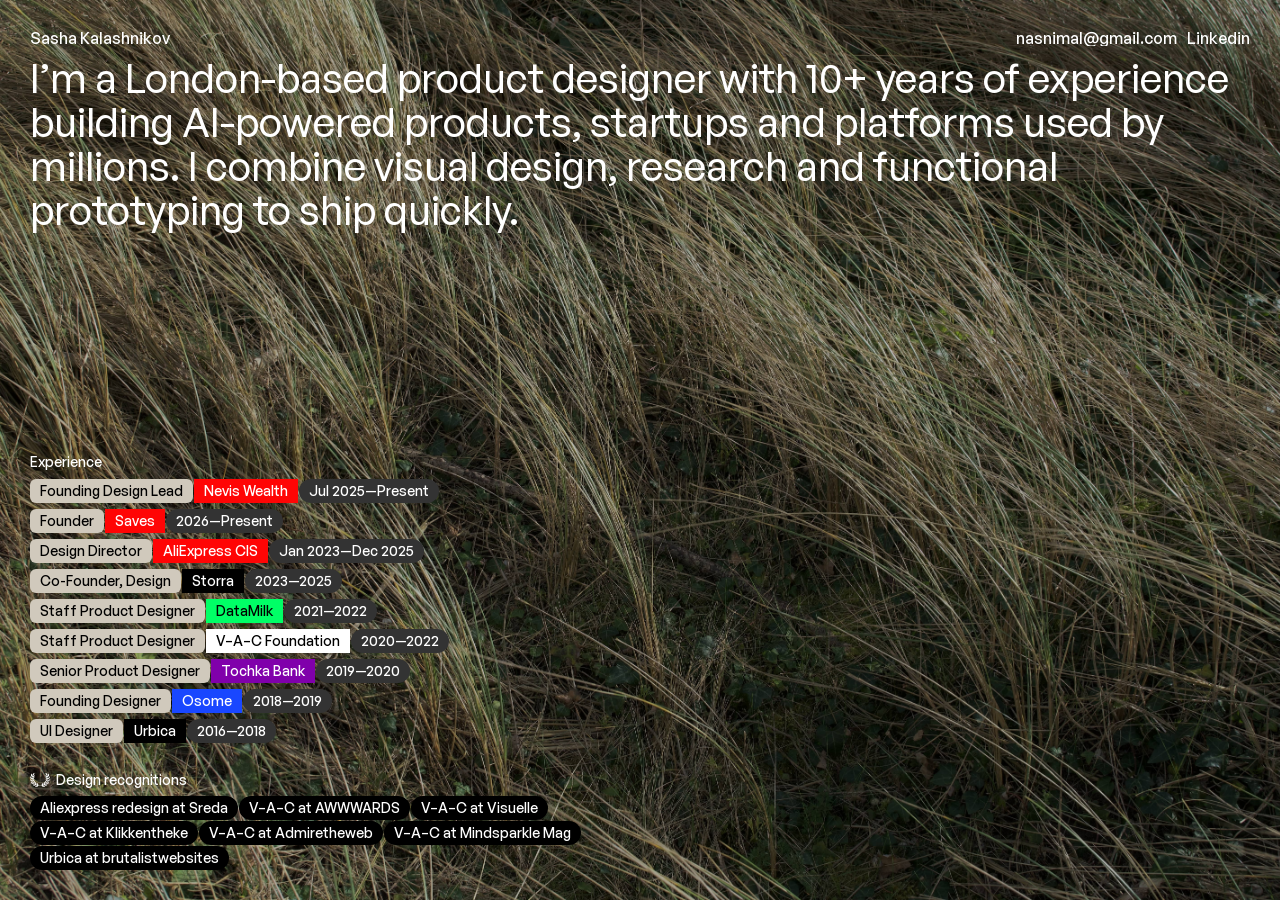
==== commit 8657b965: "Update portfolio homepage" ====
--- a/index.html
+++ b/index.html
@@ -11,7 +11,7 @@
     <meta name="viewport" content="width=device-width">
 
     <title>Sasha Kalashnikov</title>
-    <meta name="description" content="Product design leader">
+    <meta name="description" content="Sasha Kalashnikov is a London-based product designer, Founding Design Lead at Nevis Wealth and Founder at Saves.">
 
     <link href="assets/favicon.png" rel="icon" media="(prefers-color-scheme: light)">
     <link href="assets/favicon.png" rel="icon" media="(prefers-color-scheme: dark)">
@@ -20,12 +20,12 @@
     <!-- Open Graph / Facebook -->
     <meta property="og:type" content="website">
     <meta property="og:title" content="Sasha Kalashnikov">
-    <meta property="og:description" content="Product design leader">
+    <meta property="og:description" content="Sasha Kalashnikov is a London-based product designer, Founding Design Lead at Nevis Wealth and Founder at Saves.">
     <meta property="og:image" content="https://www.sashakalashnikov.com/assets/og-image.png">
     <!-- Twitter -->
     <meta name="twitter:card" content="summary_large_image">
     <meta name="twitter:title" content="Sasha Kalashnikov">
-    <meta name="twitter:description" content="Product design leader">
+    <meta name="twitter:description" content="Sasha Kalashnikov is a London-based product designer, Founding Design Lead at Nevis Wealth and Founder at Saves.">
     <meta name="twitter:image" content="https://www.sashakalashnikov.com/assets/og-image.png">
     
     <!-- Global site tag (gtag.js) - Google Analytics -->
@@ -47,7 +47,7 @@
     <!-- Start of bodyStart -->
     
     <!-- End of bodyStart -->
-    <div id="main"><!--$--><style data-html-style>html body { background: none; }</style><div data-root class="s-tSUaa s-7LVeL s-iYI72 s-bHisP s-vgndr s-72rtr7" style="min-height:100vh;width:auto"><div style="position:absolute;border-radius:inherit;top:0;right:0;bottom:0;left:0" data-background-image-wrapper="true"><img decoding="async" width="6000" height="4000" sizes="(min-width: 1453px) 100vw, (min-width: 810px) and (max-width: 1452px) 100vw, (max-width: 809px) 100vw" srcset="assets/background.jpeg 512w,assets/background.jpeg 1024w,assets/background.jpeg 2048w,assets/background.jpeg 4096w,assets/background.jpeg 6000w" src="assets/background.jpeg" alt style="display:block;width:100%;height:100%;border-radius:inherit;object-position:center;object-fit:cover" data-original-sizes="100vw"></div><div class="s-xir8yv"><div class="s-1wip41o" data-name="about me"><div class="s-17x72c9"><div class="s-cpuz3u" style="outline:none;display:flex;flex-direction:column;justify-content:flex-start;flex-shrink:0;transform:none" data-component-type="RichTextContainer"><p class="s-text text-body" data-styles-preset="body" style="--sk-text-color:var(--color-white, rgb(255, 255, 255))">Sasha Kalashnikov</p></div><div class="s-1s700mx"><div class="s-1qlnvj3" style="outline:none;display:flex;flex-direction:column;justify-content:flex-start;flex-shrink:0;transform:none" data-component-type="RichTextContainer"><p class="s-text text-body" data-styles-preset="body" style="--sk-text-color:var(--color-white, rgb(255, 255, 255))"><!--$--><a class="s-text text-link" data-styles-preset="link" href="https://nasnimal@gmail.com" target="_blank" rel="noopener">nasnimal@gmail.com</a><!--/$--></p></div><div class="s-2sy851" style="outline:none;display:flex;flex-direction:column;justify-content:flex-start;flex-shrink:0;transform:none" data-component-type="RichTextContainer"><p class="s-text text-body" data-styles-preset="body" style="--sk-text-color:var(--color-white, rgb(255, 255, 255))"><!--$--><a class="s-text text-link" data-styles-preset="link" href="https://www.linkedin.com/in/sashakalashnikov/" target="_blank" rel="noopener">Linkedin</a><!--/$--></p></div></div></div><div class="s-knz6ai" style="outline:none;display:flex;flex-direction:column;justify-content:flex-start;flex-shrink:0;transform:none" data-component-type="RichTextContainer"><h1 class="s-text text-heading" data-styles-preset="heading" style="--sk-text-color:var(--color-white, rgb(255, 255, 255))">London-based product design leader driven by a passion for creating impactful, user-centered designs that improve people’s lives. With 10 years of experience designing and launching products across industries—from fintech to art—I’ve built award-winning design teams and guided projects from concept to launch. Currently leading a redesign and managing a design team at AliExpress CIS.</h1></div></div><div class="s-1opl030"><div class="s-4cuuhb"><div class="s-bmy2lj" style="outline:none;display:flex;flex-direction:column;justify-content:flex-start;flex-shrink:0;transform:none" data-component-type="RichTextContainer"><p class="s-text text-caption" data-styles-preset="caption" style="--sk-text-color:var(--color-white, rgb(255, 255, 255))">Experience</p></div><div class="s-y94nd"><div class="s-md3vc3"><div class="s-1z0trao" data-name="position"><div class="s-1uny4pd" style="outline:none;display:flex;flex-direction:column;justify-content:flex-start;flex-shrink:0;transform:none" data-component-type="RichTextContainer"><p class="s-text text-caption" data-styles-preset="caption">Design Director</p></div></div><div class="s-z3zzq6" data-name="company"><div class="s-1imwo2o" style="outline:none;display:flex;flex-direction:column;justify-content:flex-start;flex-shrink:0;transform:none" data-component-type="RichTextContainer"><p class="s-text text-caption" data-styles-preset="caption" style="--sk-text-color:var(--color-white, rgb(255, 255, 255))">Aliexpress</p></div></div><div class="s-ooc03i" data-name="company"><div class="s-13ab5uk" style="outline:none;display:flex;flex-direction:column;justify-content:flex-start;flex-shrink:0;transform:none" data-component-type="RichTextContainer"><p class="s-text text-caption" data-styles-preset="caption" style="--sk-text-color:var(--color-white, rgb(255, 255, 255))">Dec 2022—Present</p></div></div></div><div class="s-1g1awc0"><div class="s-lvtgn4" data-name="position"><div class="s-1ps8g14" style="outline:none;display:flex;flex-direction:column;justify-content:flex-start;flex-shrink:0;transform:none" data-component-type="RichTextContainer"><p class="s-text text-caption" data-styles-preset="caption">Co-founder</p></div></div><div class="s-o3v8fo" data-name="company"><div class="s-13x6v3e" style="outline:none;display:flex;flex-direction:column;justify-content:flex-start;flex-shrink:0;transform:none" data-component-type="RichTextContainer"><p class="s-text text-caption" data-styles-preset="caption" style="--sk-text-color:var(--color-white, rgb(255, 255, 255))">STORRA</p></div></div><div class="s-1r82yas" data-name="company"><div class="s-qu5pm3" style="outline:none;display:flex;flex-direction:column;justify-content:flex-start;flex-shrink:0;transform:none" data-component-type="RichTextContainer"><p class="s-text text-caption" data-styles-preset="caption" style="--sk-text-color:var(--color-white, rgb(255, 255, 255))">Dec 2022—Present</p></div></div></div><div class="s-10mtk17"><div class="s-1b0vf3t" data-name="position"><div class="s-9b6z3v" style="outline:none;display:flex;flex-direction:column;justify-content:flex-start;flex-shrink:0;transform:none" data-component-type="RichTextContainer"><p class="s-text text-caption" data-styles-preset="caption">Staff Product Designer</p></div></div><!--$--><a class="s-yu6grp s-lux5qc" data-name="company" href="https://www.datamilk.ai/smart-components" target="_blank" rel="noopener"><div class="s-pk8b2g" style="outline:none;display:flex;flex-direction:column;justify-content:flex-start;flex-shrink:0;transform:none" data-component-type="RichTextContainer"><p class="s-text text-caption" data-styles-preset="caption">Datamilk</p></div></a><!--/$--><div class="s-1b7h33n" data-name="company"><div class="s-1c6ecuu" style="outline:none;display:flex;flex-direction:column;justify-content:flex-start;flex-shrink:0;transform:none" data-component-type="RichTextContainer"><p class="s-text text-caption" data-styles-preset="caption" style="--sk-text-color:var(--color-white, rgb(255, 255, 255))">2021—2022</p></div></div></div><div class="s-xh8ak8"><div class="s-i6sbm5" data-name="position"><div class="s-1m6hr77" style="outline:none;display:flex;flex-direction:column;justify-content:flex-start;flex-shrink:0;transform:none" data-component-type="RichTextContainer"><p class="s-text text-caption" data-styles-preset="caption">Staff Product Designer</p></div></div><!--$--><a class="s-v552aa s-lux5qc" data-name="company" href="https://v-a-c.org/en" target="_blank" rel="noopener"><div class="s-1azgdnw" style="outline:none;display:flex;flex-direction:column;justify-content:flex-start;flex-shrink:0;transform:none" data-component-type="RichTextContainer"><p class="s-text text-caption" data-styles-preset="caption">V–A–C Foundation</p></div></a><!--/$--><div class="s-1gcy0io" data-name="company"><div class="s-1vec6iw" style="outline:none;display:flex;flex-direction:column;justify-content:flex-start;flex-shrink:0;transform:none" data-component-type="RichTextContainer"><p class="s-text text-caption" data-styles-preset="caption" style="--sk-text-color:var(--color-white, rgb(255, 255, 255))">2020—2022</p></div></div></div><div class="s-v9sjfs"><div class="s-kbn0wg" data-name="position"><div class="s-mldx66" style="outline:none;display:flex;flex-direction:column;justify-content:flex-start;flex-shrink:0;transform:none" data-component-type="RichTextContainer"><p class="s-text text-caption" data-styles-preset="caption">Senior Product Designer</p></div></div><!--$--><a class="s-b06eiv s-lux5qc" data-name="company" href="https://youtu.be/gbGG7Mh5ZUk" target="_blank" rel="noopener"><div class="s-1jvwuj6" style="outline:none;display:flex;flex-direction:column;justify-content:flex-start;flex-shrink:0;transform:none" data-component-type="RichTextContainer"><p class="s-text text-caption" data-styles-preset="caption" style="--sk-text-color:var(--color-white, rgb(255, 255, 255))">Tochka bank</p></div></a><!--/$--><div class="s-b372ln" data-name="company"><div class="s-1l9y45b" style="outline:none;display:flex;flex-direction:column;justify-content:flex-start;flex-shrink:0;transform:none" data-component-type="RichTextContainer"><p class="s-text text-caption" data-styles-preset="caption" style="--sk-text-color:var(--color-white, rgb(255, 255, 255))">2019—2020</p></div></div></div><div class="s-16hwl2k"><div class="s-5jjuwk" data-name="position"><div class="s-i9co9l" style="outline:none;display:flex;flex-direction:column;justify-content:flex-start;flex-shrink:0;transform:none" data-component-type="RichTextContainer"><p class="s-text text-caption" data-styles-preset="caption">Founding Designer</p></div></div><!--$--><a class="s-ue7w7i s-lux5qc" data-name="company" href="https://osome.com/uk/" target="_blank" rel="noopener"><div class="s-17gzdq2" style="outline:none;display:flex;flex-direction:column;justify-content:flex-start;flex-shrink:0;transform:none" data-component-type="RichTextContainer"><p class="s-text text-caption" data-styles-preset="caption" style="--sk-text-color:var(--color-white, rgb(255, 255, 255))">Osome</p></div></a><!--/$--><div class="s-1jbq1m3" data-name="company"><div class="s-1stwxor" style="outline:none;display:flex;flex-direction:column;justify-content:flex-start;flex-shrink:0;transform:none" data-component-type="RichTextContainer"><p class="s-text text-caption" data-styles-preset="caption" style="--sk-text-color:var(--color-white, rgb(255, 255, 255))">2018—2019</p></div></div></div><div class="s-amz2ps"><div class="s-imvas9" data-name="position"><div class="s-10hbsnq" style="outline:none;display:flex;flex-direction:column;justify-content:flex-start;flex-shrink:0;transform:none" data-component-type="RichTextContainer"><p class="s-text text-caption" data-styles-preset="caption">UI Designer</p></div></div><!--$--><a class="s-dpdkr0 s-lux5qc" data-name="company" href="https://urbica.io/en/" target="_blank" rel="noopener"><div class="s-1mykro2" style="outline:none;display:flex;flex-direction:column;justify-content:flex-start;flex-shrink:0;transform:none" data-component-type="RichTextContainer"><p class="s-text text-caption" data-styles-preset="caption" style="--sk-text-color:var(--color-white, rgb(255, 255, 255))">Urbica</p></div></a><!--/$--><div class="s-1sg30yy" data-name="company"><div class="s-13xfh8o" style="outline:none;display:flex;flex-direction:column;justify-content:flex-start;flex-shrink:0;transform:none" data-component-type="RichTextContainer"><p class="s-text text-caption" data-styles-preset="caption" style="--sk-text-color:var(--color-white, rgb(255, 255, 255))">2016—2018</p></div></div></div></div></div><div class="s-rti3kv"><div class="s-bfp9e1" data-name="recognition-title"><div data-component-type="SVG" data-name="Union" style="image-rendering:pixelated;flex-shrink:0" class="s-9xyt07" aria-hidden="true"><div class="svgContainer" style="width:100%;height:100%;aspect-ratio:inherit"><svg style="width:100%;height:100%;"><use href="#svg10048207365"/></svg></div></div><div class="s-bx3gsq" data-name="Years" style="outline:none;display:flex;flex-direction:column;justify-content:flex-start;flex-shrink:0;transform:none" data-component-type="RichTextContainer"><p class="s-text text-caption" data-styles-preset="caption" style="--sk-text-color:var(--color-white, rgb(255, 255, 255))">Design recognitions</p></div></div><div class="s-18ygr97"><div class="s-1jat5s4-container"><!--$--><a class="s-vWCqX s-vgndr s-nyn37q s-v-nyn37q s-1sayskv" data-name="Variant 1" style="background-color:var(--color-black, rgb(0, 0, 0));border-bottom-left-radius:240px;border-bottom-right-radius:240px;border-top-left-radius:240px;border-top-right-radius:240px" href="https://2023-festivalsreda-ru.translate.goog/works/rebrending-redizajn-ajdentiki/5415/index.html?_x_tr_sl=fr&amp;_x_tr_tl=en&amp;_x_tr_hl=en&amp;_x_tr_pto=wapp" target="_blank" rel="noopener"><div class="s-1eq2id6" style="outline:none;display:flex;flex-direction:column;justify-content:flex-start;flex-shrink:0;--extracted-r6o4lv:var(--color-white, rgb(255, 255, 255));transform:none" data-component-type="RichTextContainer"><p class="s-text text-caption" data-styles-preset="caption" style="--sk-text-color:var(--extracted-r6o4lv, var(--color-white, rgb(255, 255, 255)))">Aliexpress redesign at Sreda</p></div></a><!--/$--></div><div class="s-x1zypo-container"><!--$--><a class="s-vWCqX s-vgndr s-nyn37q s-v-nyn37q s-1sayskv" data-name="Variant 1" style="background-color:var(--color-black, rgb(0, 0, 0));border-bottom-left-radius:240px;border-bottom-right-radius:240px;border-top-left-radius:240px;border-top-right-radius:240px" href="https://www.awwwards.com/sites/v-a-c-foundation" target="_blank" rel="noopener"><div class="s-1eq2id6" style="outline:none;display:flex;flex-direction:column;justify-content:flex-start;flex-shrink:0;--extracted-r6o4lv:var(--color-white, rgb(255, 255, 255));transform:none" data-component-type="RichTextContainer"><p class="s-text text-caption" data-styles-preset="caption" style="--sk-text-color:var(--extracted-r6o4lv, var(--color-white, rgb(255, 255, 255)))">V–A–C at AWWWARDS</p></div></a><!--/$--></div><div class="s-1s0k1nw-container"><!--$--><a class="s-vWCqX s-vgndr s-nyn37q s-v-nyn37q s-1sayskv" data-name="Variant 1" style="background-color:var(--color-black, rgb(0, 0, 0));border-bottom-left-radius:240px;border-bottom-right-radius:240px;border-top-left-radius:240px;border-top-right-radius:240px" href="https://visuelle.co.uk/v-a-c-foundation" target="_blank" rel="noopener"><div class="s-1eq2id6" style="outline:none;display:flex;flex-direction:column;justify-content:flex-start;flex-shrink:0;--extracted-r6o4lv:var(--color-white, rgb(255, 255, 255));transform:none" data-component-type="RichTextContainer"><p class="s-text text-caption" data-styles-preset="caption" style="--sk-text-color:var(--extracted-r6o4lv, var(--color-white, rgb(255, 255, 255)))">V–A–C at Visuelle</p></div></a><!--/$--></div><div class="s-1cbi1lb-container"><!--$--><a class="s-vWCqX s-vgndr s-nyn37q s-v-nyn37q s-1sayskv" data-name="Variant 1" style="background-color:var(--color-black, rgb(0, 0, 0));border-bottom-left-radius:240px;border-bottom-right-radius:240px;border-top-left-radius:240px;border-top-right-radius:240px" href="https://klikkentheke.com/catalogue/v-a-c" target="_blank" rel="noopener"><div class="s-1eq2id6" style="outline:none;display:flex;flex-direction:column;justify-content:flex-start;flex-shrink:0;--extracted-r6o4lv:var(--color-white, rgb(255, 255, 255));transform:none" data-component-type="RichTextContainer"><p class="s-text text-caption" data-styles-preset="caption" style="--sk-text-color:var(--extracted-r6o4lv, var(--color-white, rgb(255, 255, 255)))">V–A–C at Klikkentheke</p></div></a><!--/$--></div><div class="s-tp2ba0-container"><!--$--><a class="s-vWCqX s-vgndr s-nyn37q s-v-nyn37q s-1sayskv" data-name="Variant 1" style="background-color:var(--color-black, rgb(0, 0, 0));border-bottom-left-radius:240px;border-bottom-right-radius:240px;border-top-left-radius:240px;border-top-right-radius:240px" href="https://admiretheweb.com/inspiration/v-a-c/" target="_blank" rel="noopener"><div class="s-1eq2id6" style="outline:none;display:flex;flex-direction:column;justify-content:flex-start;flex-shrink:0;--extracted-r6o4lv:var(--color-white, rgb(255, 255, 255));transform:none" data-component-type="RichTextContainer"><p class="s-text text-caption" data-styles-preset="caption" style="--sk-text-color:var(--extracted-r6o4lv, var(--color-white, rgb(255, 255, 255)))">V–A–C at Admiretheweb</p></div></a><!--/$--></div><div class="s-1fq7roz-container"><!--$--><a class="s-vWCqX s-vgndr s-nyn37q s-v-nyn37q s-1sayskv" data-name="Variant 1" style="background-color:var(--color-black, rgb(0, 0, 0));border-bottom-left-radius:240px;border-bottom-right-radius:240px;border-top-left-radius:240px;border-top-right-radius:240px" href="https://visuelle.co.uk/v-a-c-foundationalex-kalashnikov/" target="_blank" rel="noopener"><div class="s-1eq2id6" style="outline:none;display:flex;flex-direction:column;justify-content:flex-start;flex-shrink:0;--extracted-r6o4lv:var(--color-white, rgb(255, 255, 255));transform:none" data-component-type="RichTextContainer"><p class="s-text text-caption" data-styles-preset="caption" style="--sk-text-color:var(--extracted-r6o4lv, var(--color-white, rgb(255, 255, 255)))">V–A–C at Mindsparkle Mag</p></div></a><!--/$--></div><div class="s-d1e1g9-container"><!--$--><a class="s-vWCqX s-vgndr s-nyn37q s-v-nyn37q s-1sayskv" data-name="Variant 1" style="background-color:var(--color-black, rgb(0, 0, 0));border-bottom-left-radius:240px;border-bottom-right-radius:240px;border-top-left-radius:240px;border-top-right-radius:240px" href="https://brutalistwebsites.com/urbica.co/" target="_blank" rel="noopener"><div class="s-1eq2id6" style="outline:none;display:flex;flex-direction:column;justify-content:flex-start;flex-shrink:0;--extracted-r6o4lv:var(--color-white, rgb(255, 255, 255));transform:none" data-component-type="RichTextContainer"><p class="s-text text-caption" data-styles-preset="caption" style="--sk-text-color:var(--extracted-r6o4lv, var(--color-white, rgb(255, 255, 255)))">Urbica at brutalistwebsites</p></div></a><!--/$--></div></div></div></div></div></div><div id="overlay"></div><!--/$--></div><script>(()=>{function u(){function n(t,e,i){let r=document.createElement("a");r.href=t,r.target=i,r.rel=e,document.body.appendChild(r),r.click(),r.remove()}function o(t){if(this.dataset.hydrated){this.removeEventListener("click",o);return}t.preventDefault(),t.stopPropagation();let e=this.getAttribute("href");if(!e)return;if(/Mac|iPod|iPhone|iPad/u.test(navigator.userAgent)?t.metaKey:t.ctrlKey)return n(e,"","_blank");let r=this.getAttribute("rel")??"",c=this.getAttribute("target")??"";n(e,r,c)}function a(t){if(this.dataset.hydrated){this.removeEventListener("auxclick",o);return}t.preventDefault(),t.stopPropagation();let e=this.getAttribute("href");e&&n(e,"","_blank")}function s(t){if(this.dataset.hydrated){this.removeEventListener("keydown",s);return}if(t.key!=="Enter")return;t.preventDefault(),t.stopPropagation();let e=this.getAttribute("href");if(!e)return;let i=this.getAttribute("rel")??"",r=this.getAttribute("target")??"";n(e,i,r)}document.querySelectorAll("[data-nested-link]").forEach(t=>{t instanceof HTMLElement&&(t.addEventListener("click",o),t.addEventListener("auxclick",a),t.addEventListener("keydown",s))})}return u})()()</script><script>(()=>{function i(){for(let e of document.querySelectorAll("[data-original-sizes]")){let t=e.getAttribute("data-original-sizes");t===""?e.removeAttribute("sizes"):e.setAttribute("sizes",t),e.removeAttribute("data-original-sizes")}}function a(){window.__onRewriteBreakpoints=i}return a})()()</script>
+    <div id="main"><!--$--><style data-html-style>html body { background: none; }</style><div data-root class="s-tSUaa s-7LVeL s-iYI72 s-bHisP s-vgndr s-72rtr7" style="min-height:100vh;width:auto"><div style="position:absolute;border-radius:inherit;top:0;right:0;bottom:0;left:0" data-background-image-wrapper="true"><img decoding="async" width="6000" height="4000" sizes="(min-width: 1453px) 100vw, (min-width: 810px) and (max-width: 1452px) 100vw, (max-width: 809px) 100vw" srcset="assets/background.jpeg 512w,assets/background.jpeg 1024w,assets/background.jpeg 2048w,assets/background.jpeg 4096w,assets/background.jpeg 6000w" src="assets/background.jpeg" alt style="display:block;width:100%;height:100%;border-radius:inherit;object-position:center;object-fit:cover" data-original-sizes="100vw"></div><div class="s-xir8yv"><div class="s-1wip41o" data-name="about me"><div class="s-17x72c9"><div class="s-cpuz3u" style="outline:none;display:flex;flex-direction:column;justify-content:flex-start;flex-shrink:0;transform:none" data-component-type="RichTextContainer"><p class="s-text text-body" data-styles-preset="body" style="--sk-text-color:var(--color-white, rgb(255, 255, 255))">Sasha Kalashnikov</p></div><div class="s-1s700mx"><div class="s-1qlnvj3" style="outline:none;display:flex;flex-direction:column;justify-content:flex-start;flex-shrink:0;transform:none" data-component-type="RichTextContainer"><p class="s-text text-body" data-styles-preset="body" style="--sk-text-color:var(--color-white, rgb(255, 255, 255))"><!--$--><a class="s-text text-link" data-styles-preset="link" href="mailto:nasnimal@gmail.com" target="_blank" rel="noopener">nasnimal@gmail.com</a><!--/$--></p></div><div class="s-2sy851" style="outline:none;display:flex;flex-direction:column;justify-content:flex-start;flex-shrink:0;transform:none" data-component-type="RichTextContainer"><p class="s-text text-body" data-styles-preset="body" style="--sk-text-color:var(--color-white, rgb(255, 255, 255))"><!--$--><a class="s-text text-link" data-styles-preset="link" href="https://www.linkedin.com/in/sashakalashnikov/" target="_blank" rel="noopener">Linkedin</a><!--/$--></p></div></div></div><div class="s-knz6ai" style="outline:none;display:flex;flex-direction:column;justify-content:flex-start;flex-shrink:0;transform:none" data-component-type="RichTextContainer"><h1 class="s-text text-heading" data-styles-preset="heading" style="--sk-text-color:var(--color-white, rgb(255, 255, 255))">I’m a London-based product designer with 10+ years of experience building AI-powered products, startups and platforms used by millions. I combine visual design, research and functional prototyping to ship quickly.</h1></div></div><div class="s-1opl030"><div class="s-4cuuhb"><div class="s-bmy2lj" style="outline:none;display:flex;flex-direction:column;justify-content:flex-start;flex-shrink:0;transform:none" data-component-type="RichTextContainer"><p class="s-text text-caption" data-styles-preset="caption" style="--sk-text-color:var(--color-white, rgb(255, 255, 255))">Experience</p></div><div class="s-y94nd"><div class="s-md3vc3"><div class="s-1z0trao" data-name="position"><div class="s-1uny4pd" style="outline:none;display:flex;flex-direction:column;justify-content:flex-start;flex-shrink:0;transform:none" data-component-type="RichTextContainer"><p class="s-text text-caption" data-styles-preset="caption">Founding Design Lead</p></div></div><div class="s-z3zzq6" data-name="company"><div class="s-1imwo2o" style="outline:none;display:flex;flex-direction:column;justify-content:flex-start;flex-shrink:0;transform:none" data-component-type="RichTextContainer"><p class="s-text text-caption" data-styles-preset="caption" style="--sk-text-color:var(--color-white, rgb(255, 255, 255))">Nevis Wealth</p></div></div><div class="s-ooc03i" data-name="company"><div class="s-13ab5uk" style="outline:none;display:flex;flex-direction:column;justify-content:flex-start;flex-shrink:0;transform:none" data-component-type="RichTextContainer"><p class="s-text text-caption" data-styles-preset="caption" style="--sk-text-color:var(--color-white, rgb(255, 255, 255))">Jul 2025—Present</p></div></div></div><div class="s-md3vc3"><div class="s-1z0trao" data-name="position"><div class="s-1uny4pd" style="outline:none;display:flex;flex-direction:column;justify-content:flex-start;flex-shrink:0;transform:none" data-component-type="RichTextContainer"><p class="s-text text-caption" data-styles-preset="caption">Founder</p></div></div><div class="s-z3zzq6" data-name="company"><div class="s-1imwo2o" style="outline:none;display:flex;flex-direction:column;justify-content:flex-start;flex-shrink:0;transform:none" data-component-type="RichTextContainer"><p class="s-text text-caption" data-styles-preset="caption" style="--sk-text-color:var(--color-white, rgb(255, 255, 255))">Saves</p></div></div><div class="s-ooc03i" data-name="company"><div class="s-13ab5uk" style="outline:none;display:flex;flex-direction:column;justify-content:flex-start;flex-shrink:0;transform:none" data-component-type="RichTextContainer"><p class="s-text text-caption" data-styles-preset="caption" style="--sk-text-color:var(--color-white, rgb(255, 255, 255))">2026—Present</p></div></div></div><div class="s-md3vc3"><div class="s-1z0trao" data-name="position"><div class="s-1uny4pd" style="outline:none;display:flex;flex-direction:column;justify-content:flex-start;flex-shrink:0;transform:none" data-component-type="RichTextContainer"><p class="s-text text-caption" data-styles-preset="caption">Design Director</p></div></div><div class="s-z3zzq6" data-name="company"><div class="s-1imwo2o" style="outline:none;display:flex;flex-direction:column;justify-content:flex-start;flex-shrink:0;transform:none" data-component-type="RichTextContainer"><p class="s-text text-caption" data-styles-preset="caption" style="--sk-text-color:var(--color-white, rgb(255, 255, 255))">AliExpress CIS</p></div></div><div class="s-ooc03i" data-name="company"><div class="s-13ab5uk" style="outline:none;display:flex;flex-direction:column;justify-content:flex-start;flex-shrink:0;transform:none" data-component-type="RichTextContainer"><p class="s-text text-caption" data-styles-preset="caption" style="--sk-text-color:var(--color-white, rgb(255, 255, 255))">Jan 2023—Dec 2025</p></div></div></div><div class="s-1g1awc0"><div class="s-lvtgn4" data-name="position"><div class="s-1ps8g14" style="outline:none;display:flex;flex-direction:column;justify-content:flex-start;flex-shrink:0;transform:none" data-component-type="RichTextContainer"><p class="s-text text-caption" data-styles-preset="caption">Co-Founder, Design</p></div></div><div class="s-o3v8fo" data-name="company"><div class="s-13x6v3e" style="outline:none;display:flex;flex-direction:column;justify-content:flex-start;flex-shrink:0;transform:none" data-component-type="RichTextContainer"><p class="s-text text-caption" data-styles-preset="caption" style="--sk-text-color:var(--color-white, rgb(255, 255, 255))">Storra</p></div></div><div class="s-1r82yas" data-name="company"><div class="s-qu5pm3" style="outline:none;display:flex;flex-direction:column;justify-content:flex-start;flex-shrink:0;transform:none" data-component-type="RichTextContainer"><p class="s-text text-caption" data-styles-preset="caption" style="--sk-text-color:var(--color-white, rgb(255, 255, 255))">2023—2025</p></div></div></div><div class="s-10mtk17"><div class="s-1b0vf3t" data-name="position"><div class="s-9b6z3v" style="outline:none;display:flex;flex-direction:column;justify-content:flex-start;flex-shrink:0;transform:none" data-component-type="RichTextContainer"><p class="s-text text-caption" data-styles-preset="caption">Staff Product Designer</p></div></div><!--$--><a class="s-yu6grp s-lux5qc" data-name="company" href="https://www.datamilk.ai/smart-components" target="_blank" rel="noopener"><div class="s-pk8b2g" style="outline:none;display:flex;flex-direction:column;justify-content:flex-start;flex-shrink:0;transform:none" data-component-type="RichTextContainer"><p class="s-text text-caption" data-styles-preset="caption">DataMilk</p></div></a><!--/$--><div class="s-1b7h33n" data-name="company"><div class="s-1c6ecuu" style="outline:none;display:flex;flex-direction:column;justify-content:flex-start;flex-shrink:0;transform:none" data-component-type="RichTextContainer"><p class="s-text text-caption" data-styles-preset="caption" style="--sk-text-color:var(--color-white, rgb(255, 255, 255))">2021—2022</p></div></div></div><div class="s-xh8ak8"><div class="s-i6sbm5" data-name="position"><div class="s-1m6hr77" style="outline:none;display:flex;flex-direction:column;justify-content:flex-start;flex-shrink:0;transform:none" data-component-type="RichTextContainer"><p class="s-text text-caption" data-styles-preset="caption">Staff Product Designer</p></div></div><!--$--><a class="s-v552aa s-lux5qc" data-name="company" href="https://v-a-c.org/en" target="_blank" rel="noopener"><div class="s-1azgdnw" style="outline:none;display:flex;flex-direction:column;justify-content:flex-start;flex-shrink:0;transform:none" data-component-type="RichTextContainer"><p class="s-text text-caption" data-styles-preset="caption">V–A–C Foundation</p></div></a><!--/$--><div class="s-1gcy0io" data-name="company"><div class="s-1vec6iw" style="outline:none;display:flex;flex-direction:column;justify-content:flex-start;flex-shrink:0;transform:none" data-component-type="RichTextContainer"><p class="s-text text-caption" data-styles-preset="caption" style="--sk-text-color:var(--color-white, rgb(255, 255, 255))">2020—2022</p></div></div></div><div class="s-v9sjfs"><div class="s-kbn0wg" data-name="position"><div class="s-mldx66" style="outline:none;display:flex;flex-direction:column;justify-content:flex-start;flex-shrink:0;transform:none" data-component-type="RichTextContainer"><p class="s-text text-caption" data-styles-preset="caption">Senior Product Designer</p></div></div><!--$--><a class="s-b06eiv s-lux5qc" data-name="company" href="https://youtu.be/gbGG7Mh5ZUk" target="_blank" rel="noopener"><div class="s-1jvwuj6" style="outline:none;display:flex;flex-direction:column;justify-content:flex-start;flex-shrink:0;transform:none" data-component-type="RichTextContainer"><p class="s-text text-caption" data-styles-preset="caption" style="--sk-text-color:var(--color-white, rgb(255, 255, 255))">Tochka Bank</p></div></a><!--/$--><div class="s-b372ln" data-name="company"><div class="s-1l9y45b" style="outline:none;display:flex;flex-direction:column;justify-content:flex-start;flex-shrink:0;transform:none" data-component-type="RichTextContainer"><p class="s-text text-caption" data-styles-preset="caption" style="--sk-text-color:var(--color-white, rgb(255, 255, 255))">2019—2020</p></div></div></div><div class="s-16hwl2k"><div class="s-5jjuwk" data-name="position"><div class="s-i9co9l" style="outline:none;display:flex;flex-direction:column;justify-content:flex-start;flex-shrink:0;transform:none" data-component-type="RichTextContainer"><p class="s-text text-caption" data-styles-preset="caption">Founding Designer</p></div></div><!--$--><a class="s-ue7w7i s-lux5qc" data-name="company" href="https://osome.com/uk/" target="_blank" rel="noopener"><div class="s-17gzdq2" style="outline:none;display:flex;flex-direction:column;justify-content:flex-start;flex-shrink:0;transform:none" data-component-type="RichTextContainer"><p class="s-text text-caption" data-styles-preset="caption" style="--sk-text-color:var(--color-white, rgb(255, 255, 255))">Osome</p></div></a><!--/$--><div class="s-1jbq1m3" data-name="company"><div class="s-1stwxor" style="outline:none;display:flex;flex-direction:column;justify-content:flex-start;flex-shrink:0;transform:none" data-component-type="RichTextContainer"><p class="s-text text-caption" data-styles-preset="caption" style="--sk-text-color:var(--color-white, rgb(255, 255, 255))">2018—2019</p></div></div></div><div class="s-amz2ps"><div class="s-imvas9" data-name="position"><div class="s-10hbsnq" style="outline:none;display:flex;flex-direction:column;justify-content:flex-start;flex-shrink:0;transform:none" data-component-type="RichTextContainer"><p class="s-text text-caption" data-styles-preset="caption">UI Designer</p></div></div><!--$--><a class="s-dpdkr0 s-lux5qc" data-name="company" href="https://urbica.io/en/" target="_blank" rel="noopener"><div class="s-1mykro2" style="outline:none;display:flex;flex-direction:column;justify-content:flex-start;flex-shrink:0;transform:none" data-component-type="RichTextContainer"><p class="s-text text-caption" data-styles-preset="caption" style="--sk-text-color:var(--color-white, rgb(255, 255, 255))">Urbica</p></div></a><!--/$--><div class="s-1sg30yy" data-name="company"><div class="s-13xfh8o" style="outline:none;display:flex;flex-direction:column;justify-content:flex-start;flex-shrink:0;transform:none" data-component-type="RichTextContainer"><p class="s-text text-caption" data-styles-preset="caption" style="--sk-text-color:var(--color-white, rgb(255, 255, 255))">2016—2018</p></div></div></div></div></div><div class="s-rti3kv"><div class="s-bfp9e1" data-name="recognition-title"><div data-component-type="SVG" data-name="Union" style="image-rendering:pixelated;flex-shrink:0" class="s-9xyt07" aria-hidden="true"><div class="svgContainer" style="width:100%;height:100%;aspect-ratio:inherit"><svg style="width:100%;height:100%;"><use href="#svg10048207365"/></svg></div></div><div class="s-bx3gsq" data-name="Years" style="outline:none;display:flex;flex-direction:column;justify-content:flex-start;flex-shrink:0;transform:none" data-component-type="RichTextContainer"><p class="s-text text-caption" data-styles-preset="caption" style="--sk-text-color:var(--color-white, rgb(255, 255, 255))">Design recognitions</p></div></div><div class="s-18ygr97"><div class="s-1jat5s4-container"><!--$--><a class="s-vWCqX s-vgndr s-nyn37q s-v-nyn37q s-1sayskv" data-name="Variant 1" style="background-color:var(--color-black, rgb(0, 0, 0));border-bottom-left-radius:240px;border-bottom-right-radius:240px;border-top-left-radius:240px;border-top-right-radius:240px" href="https://2023-festivalsreda-ru.translate.goog/works/rebrending-redizajn-ajdentiki/5415/index.html?_x_tr_sl=fr&amp;_x_tr_tl=en&amp;_x_tr_hl=en&amp;_x_tr_pto=wapp" target="_blank" rel="noopener"><div class="s-1eq2id6" style="outline:none;display:flex;flex-direction:column;justify-content:flex-start;flex-shrink:0;--extracted-r6o4lv:var(--color-white, rgb(255, 255, 255));transform:none" data-component-type="RichTextContainer"><p class="s-text text-caption" data-styles-preset="caption" style="--sk-text-color:var(--extracted-r6o4lv, var(--color-white, rgb(255, 255, 255)))">Aliexpress redesign at Sreda</p></div></a><!--/$--></div><div class="s-x1zypo-container"><!--$--><a class="s-vWCqX s-vgndr s-nyn37q s-v-nyn37q s-1sayskv" data-name="Variant 1" style="background-color:var(--color-black, rgb(0, 0, 0));border-bottom-left-radius:240px;border-bottom-right-radius:240px;border-top-left-radius:240px;border-top-right-radius:240px" href="https://www.awwwards.com/sites/v-a-c-foundation" target="_blank" rel="noopener"><div class="s-1eq2id6" style="outline:none;display:flex;flex-direction:column;justify-content:flex-start;flex-shrink:0;--extracted-r6o4lv:var(--color-white, rgb(255, 255, 255));transform:none" data-component-type="RichTextContainer"><p class="s-text text-caption" data-styles-preset="caption" style="--sk-text-color:var(--extracted-r6o4lv, var(--color-white, rgb(255, 255, 255)))">V–A–C at AWWWARDS</p></div></a><!--/$--></div><div class="s-1s0k1nw-container"><!--$--><a class="s-vWCqX s-vgndr s-nyn37q s-v-nyn37q s-1sayskv" data-name="Variant 1" style="background-color:var(--color-black, rgb(0, 0, 0));border-bottom-left-radius:240px;border-bottom-right-radius:240px;border-top-left-radius:240px;border-top-right-radius:240px" href="https://visuelle.co.uk/v-a-c-foundation" target="_blank" rel="noopener"><div class="s-1eq2id6" style="outline:none;display:flex;flex-direction:column;justify-content:flex-start;flex-shrink:0;--extracted-r6o4lv:var(--color-white, rgb(255, 255, 255));transform:none" data-component-type="RichTextContainer"><p class="s-text text-caption" data-styles-preset="caption" style="--sk-text-color:var(--extracted-r6o4lv, var(--color-white, rgb(255, 255, 255)))">V–A–C at Visuelle</p></div></a><!--/$--></div><div class="s-1cbi1lb-container"><!--$--><a class="s-vWCqX s-vgndr s-nyn37q s-v-nyn37q s-1sayskv" data-name="Variant 1" style="background-color:var(--color-black, rgb(0, 0, 0));border-bottom-left-radius:240px;border-bottom-right-radius:240px;border-top-left-radius:240px;border-top-right-radius:240px" href="https://klikkentheke.com/catalogue/v-a-c" target="_blank" rel="noopener"><div class="s-1eq2id6" style="outline:none;display:flex;flex-direction:column;justify-content:flex-start;flex-shrink:0;--extracted-r6o4lv:var(--color-white, rgb(255, 255, 255));transform:none" data-component-type="RichTextContainer"><p class="s-text text-caption" data-styles-preset="caption" style="--sk-text-color:var(--extracted-r6o4lv, var(--color-white, rgb(255, 255, 255)))">V–A–C at Klikkentheke</p></div></a><!--/$--></div><div class="s-tp2ba0-container"><!--$--><a class="s-vWCqX s-vgndr s-nyn37q s-v-nyn37q s-1sayskv" data-name="Variant 1" style="background-color:var(--color-black, rgb(0, 0, 0));border-bottom-left-radius:240px;border-bottom-right-radius:240px;border-top-left-radius:240px;border-top-right-radius:240px" href="https://admiretheweb.com/inspiration/v-a-c/" target="_blank" rel="noopener"><div class="s-1eq2id6" style="outline:none;display:flex;flex-direction:column;justify-content:flex-start;flex-shrink:0;--extracted-r6o4lv:var(--color-white, rgb(255, 255, 255));transform:none" data-component-type="RichTextContainer"><p class="s-text text-caption" data-styles-preset="caption" style="--sk-text-color:var(--extracted-r6o4lv, var(--color-white, rgb(255, 255, 255)))">V–A–C at Admiretheweb</p></div></a><!--/$--></div><div class="s-1fq7roz-container"><!--$--><a class="s-vWCqX s-vgndr s-nyn37q s-v-nyn37q s-1sayskv" data-name="Variant 1" style="background-color:var(--color-black, rgb(0, 0, 0));border-bottom-left-radius:240px;border-bottom-right-radius:240px;border-top-left-radius:240px;border-top-right-radius:240px" href="https://visuelle.co.uk/v-a-c-foundationalex-kalashnikov/" target="_blank" rel="noopener"><div class="s-1eq2id6" style="outline:none;display:flex;flex-direction:column;justify-content:flex-start;flex-shrink:0;--extracted-r6o4lv:var(--color-white, rgb(255, 255, 255));transform:none" data-component-type="RichTextContainer"><p class="s-text text-caption" data-styles-preset="caption" style="--sk-text-color:var(--extracted-r6o4lv, var(--color-white, rgb(255, 255, 255)))">V–A–C at Mindsparkle Mag</p></div></a><!--/$--></div><div class="s-d1e1g9-container"><!--$--><a class="s-vWCqX s-vgndr s-nyn37q s-v-nyn37q s-1sayskv" data-name="Variant 1" style="background-color:var(--color-black, rgb(0, 0, 0));border-bottom-left-radius:240px;border-bottom-right-radius:240px;border-top-left-radius:240px;border-top-right-radius:240px" href="https://brutalistwebsites.com/urbica.co/" target="_blank" rel="noopener"><div class="s-1eq2id6" style="outline:none;display:flex;flex-direction:column;justify-content:flex-start;flex-shrink:0;--extracted-r6o4lv:var(--color-white, rgb(255, 255, 255));transform:none" data-component-type="RichTextContainer"><p class="s-text text-caption" data-styles-preset="caption" style="--sk-text-color:var(--extracted-r6o4lv, var(--color-white, rgb(255, 255, 255)))">Urbica at brutalistwebsites</p></div></a><!--/$--></div></div></div></div></div></div><div id="overlay"></div><!--/$--></div><script>(()=>{function u(){function n(t,e,i){let r=document.createElement("a");r.href=t,r.target=i,r.rel=e,document.body.appendChild(r),r.click(),r.remove()}function o(t){if(this.dataset.hydrated){this.removeEventListener("click",o);return}t.preventDefault(),t.stopPropagation();let e=this.getAttribute("href");if(!e)return;if(/Mac|iPod|iPhone|iPad/u.test(navigator.userAgent)?t.metaKey:t.ctrlKey)return n(e,"","_blank");let r=this.getAttribute("rel")??"",c=this.getAttribute("target")??"";n(e,r,c)}function a(t){if(this.dataset.hydrated){this.removeEventListener("auxclick",o);return}t.preventDefault(),t.stopPropagation();let e=this.getAttribute("href");e&&n(e,"","_blank")}function s(t){if(this.dataset.hydrated){this.removeEventListener("keydown",s);return}if(t.key!=="Enter")return;t.preventDefault(),t.stopPropagation();let e=this.getAttribute("href");if(!e)return;let i=this.getAttribute("rel")??"",r=this.getAttribute("target")??"";n(e,i,r)}document.querySelectorAll("[data-nested-link]").forEach(t=>{t instanceof HTMLElement&&(t.addEventListener("click",o),t.addEventListener("auxclick",a),t.addEventListener("keydown",s))})}return u})()()</script><script>(()=>{function i(){for(let e of document.querySelectorAll("[data-original-sizes]")){let t=e.getAttribute("data-original-sizes");t===""?e.removeAttribute("sizes"):e.setAttribute("sizes",t),e.removeAttribute("data-original-sizes")}}function a(){window.__onRewriteBreakpoints=i}return a})()()</script>
     
     
     
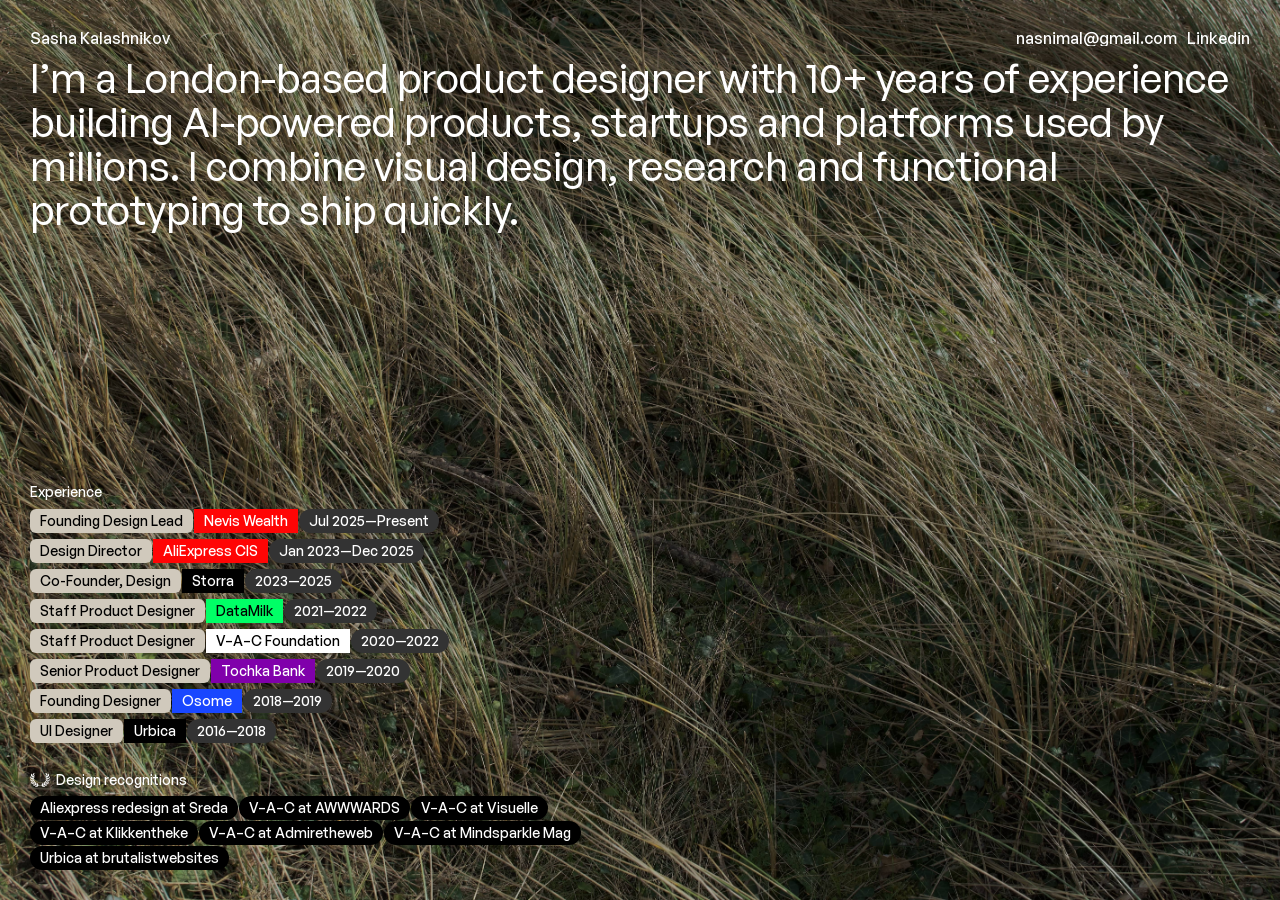
==== commit b542ad06: "Remove Saves from CV homepage" ====
--- a/index.html
+++ b/index.html
@@ -11,7 +11,7 @@
     <meta name="viewport" content="width=device-width">
 
     <title>Sasha Kalashnikov</title>
-    <meta name="description" content="Sasha Kalashnikov is a London-based product designer, Founding Design Lead at Nevis Wealth and Founder at Saves.">
+    <meta name="description" content="Sasha Kalashnikov is a London-based product designer and Founding Design Lead at Nevis Wealth.">
 
     <link href="assets/favicon.png" rel="icon" media="(prefers-color-scheme: light)">
     <link href="assets/favicon.png" rel="icon" media="(prefers-color-scheme: dark)">
@@ -20,12 +20,12 @@
     <!-- Open Graph / Facebook -->
     <meta property="og:type" content="website">
     <meta property="og:title" content="Sasha Kalashnikov">
-    <meta property="og:description" content="Sasha Kalashnikov is a London-based product designer, Founding Design Lead at Nevis Wealth and Founder at Saves.">
+    <meta property="og:description" content="Sasha Kalashnikov is a London-based product designer and Founding Design Lead at Nevis Wealth.">
     <meta property="og:image" content="https://www.sashakalashnikov.com/assets/og-image.png">
     <!-- Twitter -->
     <meta name="twitter:card" content="summary_large_image">
     <meta name="twitter:title" content="Sasha Kalashnikov">
-    <meta name="twitter:description" content="Sasha Kalashnikov is a London-based product designer, Founding Design Lead at Nevis Wealth and Founder at Saves.">
+    <meta name="twitter:description" content="Sasha Kalashnikov is a London-based product designer and Founding Design Lead at Nevis Wealth.">
     <meta name="twitter:image" content="https://www.sashakalashnikov.com/assets/og-image.png">
     
     <!-- Global site tag (gtag.js) - Google Analytics -->
@@ -47,7 +47,7 @@
     <!-- Start of bodyStart -->
     
     <!-- End of bodyStart -->
-    <div id="main"><!--$--><style data-html-style>html body { background: none; }</style><div data-root class="s-tSUaa s-7LVeL s-iYI72 s-bHisP s-vgndr s-72rtr7" style="min-height:100vh;width:auto"><div style="position:absolute;border-radius:inherit;top:0;right:0;bottom:0;left:0" data-background-image-wrapper="true"><img decoding="async" width="6000" height="4000" sizes="(min-width: 1453px) 100vw, (min-width: 810px) and (max-width: 1452px) 100vw, (max-width: 809px) 100vw" srcset="assets/background.jpeg 512w,assets/background.jpeg 1024w,assets/background.jpeg 2048w,assets/background.jpeg 4096w,assets/background.jpeg 6000w" src="assets/background.jpeg" alt style="display:block;width:100%;height:100%;border-radius:inherit;object-position:center;object-fit:cover" data-original-sizes="100vw"></div><div class="s-xir8yv"><div class="s-1wip41o" data-name="about me"><div class="s-17x72c9"><div class="s-cpuz3u" style="outline:none;display:flex;flex-direction:column;justify-content:flex-start;flex-shrink:0;transform:none" data-component-type="RichTextContainer"><p class="s-text text-body" data-styles-preset="body" style="--sk-text-color:var(--color-white, rgb(255, 255, 255))">Sasha Kalashnikov</p></div><div class="s-1s700mx"><div class="s-1qlnvj3" style="outline:none;display:flex;flex-direction:column;justify-content:flex-start;flex-shrink:0;transform:none" data-component-type="RichTextContainer"><p class="s-text text-body" data-styles-preset="body" style="--sk-text-color:var(--color-white, rgb(255, 255, 255))"><!--$--><a class="s-text text-link" data-styles-preset="link" href="mailto:nasnimal@gmail.com" target="_blank" rel="noopener">nasnimal@gmail.com</a><!--/$--></p></div><div class="s-2sy851" style="outline:none;display:flex;flex-direction:column;justify-content:flex-start;flex-shrink:0;transform:none" data-component-type="RichTextContainer"><p class="s-text text-body" data-styles-preset="body" style="--sk-text-color:var(--color-white, rgb(255, 255, 255))"><!--$--><a class="s-text text-link" data-styles-preset="link" href="https://www.linkedin.com/in/sashakalashnikov/" target="_blank" rel="noopener">Linkedin</a><!--/$--></p></div></div></div><div class="s-knz6ai" style="outline:none;display:flex;flex-direction:column;justify-content:flex-start;flex-shrink:0;transform:none" data-component-type="RichTextContainer"><h1 class="s-text text-heading" data-styles-preset="heading" style="--sk-text-color:var(--color-white, rgb(255, 255, 255))">I’m a London-based product designer with 10+ years of experience building AI-powered products, startups and platforms used by millions. I combine visual design, research and functional prototyping to ship quickly.</h1></div></div><div class="s-1opl030"><div class="s-4cuuhb"><div class="s-bmy2lj" style="outline:none;display:flex;flex-direction:column;justify-content:flex-start;flex-shrink:0;transform:none" data-component-type="RichTextContainer"><p class="s-text text-caption" data-styles-preset="caption" style="--sk-text-color:var(--color-white, rgb(255, 255, 255))">Experience</p></div><div class="s-y94nd"><div class="s-md3vc3"><div class="s-1z0trao" data-name="position"><div class="s-1uny4pd" style="outline:none;display:flex;flex-direction:column;justify-content:flex-start;flex-shrink:0;transform:none" data-component-type="RichTextContainer"><p class="s-text text-caption" data-styles-preset="caption">Founding Design Lead</p></div></div><div class="s-z3zzq6" data-name="company"><div class="s-1imwo2o" style="outline:none;display:flex;flex-direction:column;justify-content:flex-start;flex-shrink:0;transform:none" data-component-type="RichTextContainer"><p class="s-text text-caption" data-styles-preset="caption" style="--sk-text-color:var(--color-white, rgb(255, 255, 255))">Nevis Wealth</p></div></div><div class="s-ooc03i" data-name="company"><div class="s-13ab5uk" style="outline:none;display:flex;flex-direction:column;justify-content:flex-start;flex-shrink:0;transform:none" data-component-type="RichTextContainer"><p class="s-text text-caption" data-styles-preset="caption" style="--sk-text-color:var(--color-white, rgb(255, 255, 255))">Jul 2025—Present</p></div></div></div><div class="s-md3vc3"><div class="s-1z0trao" data-name="position"><div class="s-1uny4pd" style="outline:none;display:flex;flex-direction:column;justify-content:flex-start;flex-shrink:0;transform:none" data-component-type="RichTextContainer"><p class="s-text text-caption" data-styles-preset="caption">Founder</p></div></div><div class="s-z3zzq6" data-name="company"><div class="s-1imwo2o" style="outline:none;display:flex;flex-direction:column;justify-content:flex-start;flex-shrink:0;transform:none" data-component-type="RichTextContainer"><p class="s-text text-caption" data-styles-preset="caption" style="--sk-text-color:var(--color-white, rgb(255, 255, 255))">Saves</p></div></div><div class="s-ooc03i" data-name="company"><div class="s-13ab5uk" style="outline:none;display:flex;flex-direction:column;justify-content:flex-start;flex-shrink:0;transform:none" data-component-type="RichTextContainer"><p class="s-text text-caption" data-styles-preset="caption" style="--sk-text-color:var(--color-white, rgb(255, 255, 255))">2026—Present</p></div></div></div><div class="s-md3vc3"><div class="s-1z0trao" data-name="position"><div class="s-1uny4pd" style="outline:none;display:flex;flex-direction:column;justify-content:flex-start;flex-shrink:0;transform:none" data-component-type="RichTextContainer"><p class="s-text text-caption" data-styles-preset="caption">Design Director</p></div></div><div class="s-z3zzq6" data-name="company"><div class="s-1imwo2o" style="outline:none;display:flex;flex-direction:column;justify-content:flex-start;flex-shrink:0;transform:none" data-component-type="RichTextContainer"><p class="s-text text-caption" data-styles-preset="caption" style="--sk-text-color:var(--color-white, rgb(255, 255, 255))">AliExpress CIS</p></div></div><div class="s-ooc03i" data-name="company"><div class="s-13ab5uk" style="outline:none;display:flex;flex-direction:column;justify-content:flex-start;flex-shrink:0;transform:none" data-component-type="RichTextContainer"><p class="s-text text-caption" data-styles-preset="caption" style="--sk-text-color:var(--color-white, rgb(255, 255, 255))">Jan 2023—Dec 2025</p></div></div></div><div class="s-1g1awc0"><div class="s-lvtgn4" data-name="position"><div class="s-1ps8g14" style="outline:none;display:flex;flex-direction:column;justify-content:flex-start;flex-shrink:0;transform:none" data-component-type="RichTextContainer"><p class="s-text text-caption" data-styles-preset="caption">Co-Founder, Design</p></div></div><div class="s-o3v8fo" data-name="company"><div class="s-13x6v3e" style="outline:none;display:flex;flex-direction:column;justify-content:flex-start;flex-shrink:0;transform:none" data-component-type="RichTextContainer"><p class="s-text text-caption" data-styles-preset="caption" style="--sk-text-color:var(--color-white, rgb(255, 255, 255))">Storra</p></div></div><div class="s-1r82yas" data-name="company"><div class="s-qu5pm3" style="outline:none;display:flex;flex-direction:column;justify-content:flex-start;flex-shrink:0;transform:none" data-component-type="RichTextContainer"><p class="s-text text-caption" data-styles-preset="caption" style="--sk-text-color:var(--color-white, rgb(255, 255, 255))">2023—2025</p></div></div></div><div class="s-10mtk17"><div class="s-1b0vf3t" data-name="position"><div class="s-9b6z3v" style="outline:none;display:flex;flex-direction:column;justify-content:flex-start;flex-shrink:0;transform:none" data-component-type="RichTextContainer"><p class="s-text text-caption" data-styles-preset="caption">Staff Product Designer</p></div></div><!--$--><a class="s-yu6grp s-lux5qc" data-name="company" href="https://www.datamilk.ai/smart-components" target="_blank" rel="noopener"><div class="s-pk8b2g" style="outline:none;display:flex;flex-direction:column;justify-content:flex-start;flex-shrink:0;transform:none" data-component-type="RichTextContainer"><p class="s-text text-caption" data-styles-preset="caption">DataMilk</p></div></a><!--/$--><div class="s-1b7h33n" data-name="company"><div class="s-1c6ecuu" style="outline:none;display:flex;flex-direction:column;justify-content:flex-start;flex-shrink:0;transform:none" data-component-type="RichTextContainer"><p class="s-text text-caption" data-styles-preset="caption" style="--sk-text-color:var(--color-white, rgb(255, 255, 255))">2021—2022</p></div></div></div><div class="s-xh8ak8"><div class="s-i6sbm5" data-name="position"><div class="s-1m6hr77" style="outline:none;display:flex;flex-direction:column;justify-content:flex-start;flex-shrink:0;transform:none" data-component-type="RichTextContainer"><p class="s-text text-caption" data-styles-preset="caption">Staff Product Designer</p></div></div><!--$--><a class="s-v552aa s-lux5qc" data-name="company" href="https://v-a-c.org/en" target="_blank" rel="noopener"><div class="s-1azgdnw" style="outline:none;display:flex;flex-direction:column;justify-content:flex-start;flex-shrink:0;transform:none" data-component-type="RichTextContainer"><p class="s-text text-caption" data-styles-preset="caption">V–A–C Foundation</p></div></a><!--/$--><div class="s-1gcy0io" data-name="company"><div class="s-1vec6iw" style="outline:none;display:flex;flex-direction:column;justify-content:flex-start;flex-shrink:0;transform:none" data-component-type="RichTextContainer"><p class="s-text text-caption" data-styles-preset="caption" style="--sk-text-color:var(--color-white, rgb(255, 255, 255))">2020—2022</p></div></div></div><div class="s-v9sjfs"><div class="s-kbn0wg" data-name="position"><div class="s-mldx66" style="outline:none;display:flex;flex-direction:column;justify-content:flex-start;flex-shrink:0;transform:none" data-component-type="RichTextContainer"><p class="s-text text-caption" data-styles-preset="caption">Senior Product Designer</p></div></div><!--$--><a class="s-b06eiv s-lux5qc" data-name="company" href="https://youtu.be/gbGG7Mh5ZUk" target="_blank" rel="noopener"><div class="s-1jvwuj6" style="outline:none;display:flex;flex-direction:column;justify-content:flex-start;flex-shrink:0;transform:none" data-component-type="RichTextContainer"><p class="s-text text-caption" data-styles-preset="caption" style="--sk-text-color:var(--color-white, rgb(255, 255, 255))">Tochka Bank</p></div></a><!--/$--><div class="s-b372ln" data-name="company"><div class="s-1l9y45b" style="outline:none;display:flex;flex-direction:column;justify-content:flex-start;flex-shrink:0;transform:none" data-component-type="RichTextContainer"><p class="s-text text-caption" data-styles-preset="caption" style="--sk-text-color:var(--color-white, rgb(255, 255, 255))">2019—2020</p></div></div></div><div class="s-16hwl2k"><div class="s-5jjuwk" data-name="position"><div class="s-i9co9l" style="outline:none;display:flex;flex-direction:column;justify-content:flex-start;flex-shrink:0;transform:none" data-component-type="RichTextContainer"><p class="s-text text-caption" data-styles-preset="caption">Founding Designer</p></div></div><!--$--><a class="s-ue7w7i s-lux5qc" data-name="company" href="https://osome.com/uk/" target="_blank" rel="noopener"><div class="s-17gzdq2" style="outline:none;display:flex;flex-direction:column;justify-content:flex-start;flex-shrink:0;transform:none" data-component-type="RichTextContainer"><p class="s-text text-caption" data-styles-preset="caption" style="--sk-text-color:var(--color-white, rgb(255, 255, 255))">Osome</p></div></a><!--/$--><div class="s-1jbq1m3" data-name="company"><div class="s-1stwxor" style="outline:none;display:flex;flex-direction:column;justify-content:flex-start;flex-shrink:0;transform:none" data-component-type="RichTextContainer"><p class="s-text text-caption" data-styles-preset="caption" style="--sk-text-color:var(--color-white, rgb(255, 255, 255))">2018—2019</p></div></div></div><div class="s-amz2ps"><div class="s-imvas9" data-name="position"><div class="s-10hbsnq" style="outline:none;display:flex;flex-direction:column;justify-content:flex-start;flex-shrink:0;transform:none" data-component-type="RichTextContainer"><p class="s-text text-caption" data-styles-preset="caption">UI Designer</p></div></div><!--$--><a class="s-dpdkr0 s-lux5qc" data-name="company" href="https://urbica.io/en/" target="_blank" rel="noopener"><div class="s-1mykro2" style="outline:none;display:flex;flex-direction:column;justify-content:flex-start;flex-shrink:0;transform:none" data-component-type="RichTextContainer"><p class="s-text text-caption" data-styles-preset="caption" style="--sk-text-color:var(--color-white, rgb(255, 255, 255))">Urbica</p></div></a><!--/$--><div class="s-1sg30yy" data-name="company"><div class="s-13xfh8o" style="outline:none;display:flex;flex-direction:column;justify-content:flex-start;flex-shrink:0;transform:none" data-component-type="RichTextContainer"><p class="s-text text-caption" data-styles-preset="caption" style="--sk-text-color:var(--color-white, rgb(255, 255, 255))">2016—2018</p></div></div></div></div></div><div class="s-rti3kv"><div class="s-bfp9e1" data-name="recognition-title"><div data-component-type="SVG" data-name="Union" style="image-rendering:pixelated;flex-shrink:0" class="s-9xyt07" aria-hidden="true"><div class="svgContainer" style="width:100%;height:100%;aspect-ratio:inherit"><svg style="width:100%;height:100%;"><use href="#svg10048207365"/></svg></div></div><div class="s-bx3gsq" data-name="Years" style="outline:none;display:flex;flex-direction:column;justify-content:flex-start;flex-shrink:0;transform:none" data-component-type="RichTextContainer"><p class="s-text text-caption" data-styles-preset="caption" style="--sk-text-color:var(--color-white, rgb(255, 255, 255))">Design recognitions</p></div></div><div class="s-18ygr97"><div class="s-1jat5s4-container"><!--$--><a class="s-vWCqX s-vgndr s-nyn37q s-v-nyn37q s-1sayskv" data-name="Variant 1" style="background-color:var(--color-black, rgb(0, 0, 0));border-bottom-left-radius:240px;border-bottom-right-radius:240px;border-top-left-radius:240px;border-top-right-radius:240px" href="https://2023-festivalsreda-ru.translate.goog/works/rebrending-redizajn-ajdentiki/5415/index.html?_x_tr_sl=fr&amp;_x_tr_tl=en&amp;_x_tr_hl=en&amp;_x_tr_pto=wapp" target="_blank" rel="noopener"><div class="s-1eq2id6" style="outline:none;display:flex;flex-direction:column;justify-content:flex-start;flex-shrink:0;--extracted-r6o4lv:var(--color-white, rgb(255, 255, 255));transform:none" data-component-type="RichTextContainer"><p class="s-text text-caption" data-styles-preset="caption" style="--sk-text-color:var(--extracted-r6o4lv, var(--color-white, rgb(255, 255, 255)))">Aliexpress redesign at Sreda</p></div></a><!--/$--></div><div class="s-x1zypo-container"><!--$--><a class="s-vWCqX s-vgndr s-nyn37q s-v-nyn37q s-1sayskv" data-name="Variant 1" style="background-color:var(--color-black, rgb(0, 0, 0));border-bottom-left-radius:240px;border-bottom-right-radius:240px;border-top-left-radius:240px;border-top-right-radius:240px" href="https://www.awwwards.com/sites/v-a-c-foundation" target="_blank" rel="noopener"><div class="s-1eq2id6" style="outline:none;display:flex;flex-direction:column;justify-content:flex-start;flex-shrink:0;--extracted-r6o4lv:var(--color-white, rgb(255, 255, 255));transform:none" data-component-type="RichTextContainer"><p class="s-text text-caption" data-styles-preset="caption" style="--sk-text-color:var(--extracted-r6o4lv, var(--color-white, rgb(255, 255, 255)))">V–A–C at AWWWARDS</p></div></a><!--/$--></div><div class="s-1s0k1nw-container"><!--$--><a class="s-vWCqX s-vgndr s-nyn37q s-v-nyn37q s-1sayskv" data-name="Variant 1" style="background-color:var(--color-black, rgb(0, 0, 0));border-bottom-left-radius:240px;border-bottom-right-radius:240px;border-top-left-radius:240px;border-top-right-radius:240px" href="https://visuelle.co.uk/v-a-c-foundation" target="_blank" rel="noopener"><div class="s-1eq2id6" style="outline:none;display:flex;flex-direction:column;justify-content:flex-start;flex-shrink:0;--extracted-r6o4lv:var(--color-white, rgb(255, 255, 255));transform:none" data-component-type="RichTextContainer"><p class="s-text text-caption" data-styles-preset="caption" style="--sk-text-color:var(--extracted-r6o4lv, var(--color-white, rgb(255, 255, 255)))">V–A–C at Visuelle</p></div></a><!--/$--></div><div class="s-1cbi1lb-container"><!--$--><a class="s-vWCqX s-vgndr s-nyn37q s-v-nyn37q s-1sayskv" data-name="Variant 1" style="background-color:var(--color-black, rgb(0, 0, 0));border-bottom-left-radius:240px;border-bottom-right-radius:240px;border-top-left-radius:240px;border-top-right-radius:240px" href="https://klikkentheke.com/catalogue/v-a-c" target="_blank" rel="noopener"><div class="s-1eq2id6" style="outline:none;display:flex;flex-direction:column;justify-content:flex-start;flex-shrink:0;--extracted-r6o4lv:var(--color-white, rgb(255, 255, 255));transform:none" data-component-type="RichTextContainer"><p class="s-text text-caption" data-styles-preset="caption" style="--sk-text-color:var(--extracted-r6o4lv, var(--color-white, rgb(255, 255, 255)))">V–A–C at Klikkentheke</p></div></a><!--/$--></div><div class="s-tp2ba0-container"><!--$--><a class="s-vWCqX s-vgndr s-nyn37q s-v-nyn37q s-1sayskv" data-name="Variant 1" style="background-color:var(--color-black, rgb(0, 0, 0));border-bottom-left-radius:240px;border-bottom-right-radius:240px;border-top-left-radius:240px;border-top-right-radius:240px" href="https://admiretheweb.com/inspiration/v-a-c/" target="_blank" rel="noopener"><div class="s-1eq2id6" style="outline:none;display:flex;flex-direction:column;justify-content:flex-start;flex-shrink:0;--extracted-r6o4lv:var(--color-white, rgb(255, 255, 255));transform:none" data-component-type="RichTextContainer"><p class="s-text text-caption" data-styles-preset="caption" style="--sk-text-color:var(--extracted-r6o4lv, var(--color-white, rgb(255, 255, 255)))">V–A–C at Admiretheweb</p></div></a><!--/$--></div><div class="s-1fq7roz-container"><!--$--><a class="s-vWCqX s-vgndr s-nyn37q s-v-nyn37q s-1sayskv" data-name="Variant 1" style="background-color:var(--color-black, rgb(0, 0, 0));border-bottom-left-radius:240px;border-bottom-right-radius:240px;border-top-left-radius:240px;border-top-right-radius:240px" href="https://visuelle.co.uk/v-a-c-foundationalex-kalashnikov/" target="_blank" rel="noopener"><div class="s-1eq2id6" style="outline:none;display:flex;flex-direction:column;justify-content:flex-start;flex-shrink:0;--extracted-r6o4lv:var(--color-white, rgb(255, 255, 255));transform:none" data-component-type="RichTextContainer"><p class="s-text text-caption" data-styles-preset="caption" style="--sk-text-color:var(--extracted-r6o4lv, var(--color-white, rgb(255, 255, 255)))">V–A–C at Mindsparkle Mag</p></div></a><!--/$--></div><div class="s-d1e1g9-container"><!--$--><a class="s-vWCqX s-vgndr s-nyn37q s-v-nyn37q s-1sayskv" data-name="Variant 1" style="background-color:var(--color-black, rgb(0, 0, 0));border-bottom-left-radius:240px;border-bottom-right-radius:240px;border-top-left-radius:240px;border-top-right-radius:240px" href="https://brutalistwebsites.com/urbica.co/" target="_blank" rel="noopener"><div class="s-1eq2id6" style="outline:none;display:flex;flex-direction:column;justify-content:flex-start;flex-shrink:0;--extracted-r6o4lv:var(--color-white, rgb(255, 255, 255));transform:none" data-component-type="RichTextContainer"><p class="s-text text-caption" data-styles-preset="caption" style="--sk-text-color:var(--extracted-r6o4lv, var(--color-white, rgb(255, 255, 255)))">Urbica at brutalistwebsites</p></div></a><!--/$--></div></div></div></div></div></div><div id="overlay"></div><!--/$--></div><script>(()=>{function u(){function n(t,e,i){let r=document.createElement("a");r.href=t,r.target=i,r.rel=e,document.body.appendChild(r),r.click(),r.remove()}function o(t){if(this.dataset.hydrated){this.removeEventListener("click",o);return}t.preventDefault(),t.stopPropagation();let e=this.getAttribute("href");if(!e)return;if(/Mac|iPod|iPhone|iPad/u.test(navigator.userAgent)?t.metaKey:t.ctrlKey)return n(e,"","_blank");let r=this.getAttribute("rel")??"",c=this.getAttribute("target")??"";n(e,r,c)}function a(t){if(this.dataset.hydrated){this.removeEventListener("auxclick",o);return}t.preventDefault(),t.stopPropagation();let e=this.getAttribute("href");e&&n(e,"","_blank")}function s(t){if(this.dataset.hydrated){this.removeEventListener("keydown",s);return}if(t.key!=="Enter")return;t.preventDefault(),t.stopPropagation();let e=this.getAttribute("href");if(!e)return;let i=this.getAttribute("rel")??"",r=this.getAttribute("target")??"";n(e,i,r)}document.querySelectorAll("[data-nested-link]").forEach(t=>{t instanceof HTMLElement&&(t.addEventListener("click",o),t.addEventListener("auxclick",a),t.addEventListener("keydown",s))})}return u})()()</script><script>(()=>{function i(){for(let e of document.querySelectorAll("[data-original-sizes]")){let t=e.getAttribute("data-original-sizes");t===""?e.removeAttribute("sizes"):e.setAttribute("sizes",t),e.removeAttribute("data-original-sizes")}}function a(){window.__onRewriteBreakpoints=i}return a})()()</script>
+    <div id="main"><!--$--><style data-html-style>html body { background: none; }</style><div data-root class="s-tSUaa s-7LVeL s-iYI72 s-bHisP s-vgndr s-72rtr7" style="min-height:100vh;width:auto"><div style="position:absolute;border-radius:inherit;top:0;right:0;bottom:0;left:0" data-background-image-wrapper="true"><img decoding="async" width="6000" height="4000" sizes="(min-width: 1453px) 100vw, (min-width: 810px) and (max-width: 1452px) 100vw, (max-width: 809px) 100vw" srcset="assets/background.jpeg 512w,assets/background.jpeg 1024w,assets/background.jpeg 2048w,assets/background.jpeg 4096w,assets/background.jpeg 6000w" src="assets/background.jpeg" alt style="display:block;width:100%;height:100%;border-radius:inherit;object-position:center;object-fit:cover" data-original-sizes="100vw"></div><div class="s-xir8yv"><div class="s-1wip41o" data-name="about me"><div class="s-17x72c9"><div class="s-cpuz3u" style="outline:none;display:flex;flex-direction:column;justify-content:flex-start;flex-shrink:0;transform:none" data-component-type="RichTextContainer"><p class="s-text text-body" data-styles-preset="body" style="--sk-text-color:var(--color-white, rgb(255, 255, 255))">Sasha Kalashnikov</p></div><div class="s-1s700mx"><div class="s-1qlnvj3" style="outline:none;display:flex;flex-direction:column;justify-content:flex-start;flex-shrink:0;transform:none" data-component-type="RichTextContainer"><p class="s-text text-body" data-styles-preset="body" style="--sk-text-color:var(--color-white, rgb(255, 255, 255))"><!--$--><a class="s-text text-link" data-styles-preset="link" href="mailto:nasnimal@gmail.com" target="_blank" rel="noopener">nasnimal@gmail.com</a><!--/$--></p></div><div class="s-2sy851" style="outline:none;display:flex;flex-direction:column;justify-content:flex-start;flex-shrink:0;transform:none" data-component-type="RichTextContainer"><p class="s-text text-body" data-styles-preset="body" style="--sk-text-color:var(--color-white, rgb(255, 255, 255))"><!--$--><a class="s-text text-link" data-styles-preset="link" href="https://www.linkedin.com/in/sashakalashnikov/" target="_blank" rel="noopener">Linkedin</a><!--/$--></p></div></div></div><div class="s-knz6ai" style="outline:none;display:flex;flex-direction:column;justify-content:flex-start;flex-shrink:0;transform:none" data-component-type="RichTextContainer"><h1 class="s-text text-heading" data-styles-preset="heading" style="--sk-text-color:var(--color-white, rgb(255, 255, 255))">I’m a London-based product designer with 10+ years of experience building AI-powered products, startups and platforms used by millions. I combine visual design, research and functional prototyping to ship quickly.</h1></div></div><div class="s-1opl030"><div class="s-4cuuhb"><div class="s-bmy2lj" style="outline:none;display:flex;flex-direction:column;justify-content:flex-start;flex-shrink:0;transform:none" data-component-type="RichTextContainer"><p class="s-text text-caption" data-styles-preset="caption" style="--sk-text-color:var(--color-white, rgb(255, 255, 255))">Experience</p></div><div class="s-y94nd"><div class="s-md3vc3"><div class="s-1z0trao" data-name="position"><div class="s-1uny4pd" style="outline:none;display:flex;flex-direction:column;justify-content:flex-start;flex-shrink:0;transform:none" data-component-type="RichTextContainer"><p class="s-text text-caption" data-styles-preset="caption">Founding Design Lead</p></div></div><div class="s-z3zzq6" data-name="company"><div class="s-1imwo2o" style="outline:none;display:flex;flex-direction:column;justify-content:flex-start;flex-shrink:0;transform:none" data-component-type="RichTextContainer"><p class="s-text text-caption" data-styles-preset="caption" style="--sk-text-color:var(--color-white, rgb(255, 255, 255))">Nevis Wealth</p></div></div><div class="s-ooc03i" data-name="company"><div class="s-13ab5uk" style="outline:none;display:flex;flex-direction:column;justify-content:flex-start;flex-shrink:0;transform:none" data-component-type="RichTextContainer"><p class="s-text text-caption" data-styles-preset="caption" style="--sk-text-color:var(--color-white, rgb(255, 255, 255))">Jul 2025—Present</p></div></div></div><div class="s-md3vc3"><div class="s-1z0trao" data-name="position"><div class="s-1uny4pd" style="outline:none;display:flex;flex-direction:column;justify-content:flex-start;flex-shrink:0;transform:none" data-component-type="RichTextContainer"><p class="s-text text-caption" data-styles-preset="caption">Design Director</p></div></div><div class="s-z3zzq6" data-name="company"><div class="s-1imwo2o" style="outline:none;display:flex;flex-direction:column;justify-content:flex-start;flex-shrink:0;transform:none" data-component-type="RichTextContainer"><p class="s-text text-caption" data-styles-preset="caption" style="--sk-text-color:var(--color-white, rgb(255, 255, 255))">AliExpress CIS</p></div></div><div class="s-ooc03i" data-name="company"><div class="s-13ab5uk" style="outline:none;display:flex;flex-direction:column;justify-content:flex-start;flex-shrink:0;transform:none" data-component-type="RichTextContainer"><p class="s-text text-caption" data-styles-preset="caption" style="--sk-text-color:var(--color-white, rgb(255, 255, 255))">Jan 2023—Dec 2025</p></div></div></div><div class="s-1g1awc0"><div class="s-lvtgn4" data-name="position"><div class="s-1ps8g14" style="outline:none;display:flex;flex-direction:column;justify-content:flex-start;flex-shrink:0;transform:none" data-component-type="RichTextContainer"><p class="s-text text-caption" data-styles-preset="caption">Co-Founder, Design</p></div></div><div class="s-o3v8fo" data-name="company"><div class="s-13x6v3e" style="outline:none;display:flex;flex-direction:column;justify-content:flex-start;flex-shrink:0;transform:none" data-component-type="RichTextContainer"><p class="s-text text-caption" data-styles-preset="caption" style="--sk-text-color:var(--color-white, rgb(255, 255, 255))">Storra</p></div></div><div class="s-1r82yas" data-name="company"><div class="s-qu5pm3" style="outline:none;display:flex;flex-direction:column;justify-content:flex-start;flex-shrink:0;transform:none" data-component-type="RichTextContainer"><p class="s-text text-caption" data-styles-preset="caption" style="--sk-text-color:var(--color-white, rgb(255, 255, 255))">2023—2025</p></div></div></div><div class="s-10mtk17"><div class="s-1b0vf3t" data-name="position"><div class="s-9b6z3v" style="outline:none;display:flex;flex-direction:column;justify-content:flex-start;flex-shrink:0;transform:none" data-component-type="RichTextContainer"><p class="s-text text-caption" data-styles-preset="caption">Staff Product Designer</p></div></div><!--$--><a class="s-yu6grp s-lux5qc" data-name="company" href="https://www.datamilk.ai/smart-components" target="_blank" rel="noopener"><div class="s-pk8b2g" style="outline:none;display:flex;flex-direction:column;justify-content:flex-start;flex-shrink:0;transform:none" data-component-type="RichTextContainer"><p class="s-text text-caption" data-styles-preset="caption">DataMilk</p></div></a><!--/$--><div class="s-1b7h33n" data-name="company"><div class="s-1c6ecuu" style="outline:none;display:flex;flex-direction:column;justify-content:flex-start;flex-shrink:0;transform:none" data-component-type="RichTextContainer"><p class="s-text text-caption" data-styles-preset="caption" style="--sk-text-color:var(--color-white, rgb(255, 255, 255))">2021—2022</p></div></div></div><div class="s-xh8ak8"><div class="s-i6sbm5" data-name="position"><div class="s-1m6hr77" style="outline:none;display:flex;flex-direction:column;justify-content:flex-start;flex-shrink:0;transform:none" data-component-type="RichTextContainer"><p class="s-text text-caption" data-styles-preset="caption">Staff Product Designer</p></div></div><!--$--><a class="s-v552aa s-lux5qc" data-name="company" href="https://v-a-c.org/en" target="_blank" rel="noopener"><div class="s-1azgdnw" style="outline:none;display:flex;flex-direction:column;justify-content:flex-start;flex-shrink:0;transform:none" data-component-type="RichTextContainer"><p class="s-text text-caption" data-styles-preset="caption">V–A–C Foundation</p></div></a><!--/$--><div class="s-1gcy0io" data-name="company"><div class="s-1vec6iw" style="outline:none;display:flex;flex-direction:column;justify-content:flex-start;flex-shrink:0;transform:none" data-component-type="RichTextContainer"><p class="s-text text-caption" data-styles-preset="caption" style="--sk-text-color:var(--color-white, rgb(255, 255, 255))">2020—2022</p></div></div></div><div class="s-v9sjfs"><div class="s-kbn0wg" data-name="position"><div class="s-mldx66" style="outline:none;display:flex;flex-direction:column;justify-content:flex-start;flex-shrink:0;transform:none" data-component-type="RichTextContainer"><p class="s-text text-caption" data-styles-preset="caption">Senior Product Designer</p></div></div><!--$--><a class="s-b06eiv s-lux5qc" data-name="company" href="https://youtu.be/gbGG7Mh5ZUk" target="_blank" rel="noopener"><div class="s-1jvwuj6" style="outline:none;display:flex;flex-direction:column;justify-content:flex-start;flex-shrink:0;transform:none" data-component-type="RichTextContainer"><p class="s-text text-caption" data-styles-preset="caption" style="--sk-text-color:var(--color-white, rgb(255, 255, 255))">Tochka Bank</p></div></a><!--/$--><div class="s-b372ln" data-name="company"><div class="s-1l9y45b" style="outline:none;display:flex;flex-direction:column;justify-content:flex-start;flex-shrink:0;transform:none" data-component-type="RichTextContainer"><p class="s-text text-caption" data-styles-preset="caption" style="--sk-text-color:var(--color-white, rgb(255, 255, 255))">2019—2020</p></div></div></div><div class="s-16hwl2k"><div class="s-5jjuwk" data-name="position"><div class="s-i9co9l" style="outline:none;display:flex;flex-direction:column;justify-content:flex-start;flex-shrink:0;transform:none" data-component-type="RichTextContainer"><p class="s-text text-caption" data-styles-preset="caption">Founding Designer</p></div></div><!--$--><a class="s-ue7w7i s-lux5qc" data-name="company" href="https://osome.com/uk/" target="_blank" rel="noopener"><div class="s-17gzdq2" style="outline:none;display:flex;flex-direction:column;justify-content:flex-start;flex-shrink:0;transform:none" data-component-type="RichTextContainer"><p class="s-text text-caption" data-styles-preset="caption" style="--sk-text-color:var(--color-white, rgb(255, 255, 255))">Osome</p></div></a><!--/$--><div class="s-1jbq1m3" data-name="company"><div class="s-1stwxor" style="outline:none;display:flex;flex-direction:column;justify-content:flex-start;flex-shrink:0;transform:none" data-component-type="RichTextContainer"><p class="s-text text-caption" data-styles-preset="caption" style="--sk-text-color:var(--color-white, rgb(255, 255, 255))">2018—2019</p></div></div></div><div class="s-amz2ps"><div class="s-imvas9" data-name="position"><div class="s-10hbsnq" style="outline:none;display:flex;flex-direction:column;justify-content:flex-start;flex-shrink:0;transform:none" data-component-type="RichTextContainer"><p class="s-text text-caption" data-styles-preset="caption">UI Designer</p></div></div><!--$--><a class="s-dpdkr0 s-lux5qc" data-name="company" href="https://urbica.io/en/" target="_blank" rel="noopener"><div class="s-1mykro2" style="outline:none;display:flex;flex-direction:column;justify-content:flex-start;flex-shrink:0;transform:none" data-component-type="RichTextContainer"><p class="s-text text-caption" data-styles-preset="caption" style="--sk-text-color:var(--color-white, rgb(255, 255, 255))">Urbica</p></div></a><!--/$--><div class="s-1sg30yy" data-name="company"><div class="s-13xfh8o" style="outline:none;display:flex;flex-direction:column;justify-content:flex-start;flex-shrink:0;transform:none" data-component-type="RichTextContainer"><p class="s-text text-caption" data-styles-preset="caption" style="--sk-text-color:var(--color-white, rgb(255, 255, 255))">2016—2018</p></div></div></div></div></div><div class="s-rti3kv"><div class="s-bfp9e1" data-name="recognition-title"><div data-component-type="SVG" data-name="Union" style="image-rendering:pixelated;flex-shrink:0" class="s-9xyt07" aria-hidden="true"><div class="svgContainer" style="width:100%;height:100%;aspect-ratio:inherit"><svg style="width:100%;height:100%;"><use href="#svg10048207365"/></svg></div></div><div class="s-bx3gsq" data-name="Years" style="outline:none;display:flex;flex-direction:column;justify-content:flex-start;flex-shrink:0;transform:none" data-component-type="RichTextContainer"><p class="s-text text-caption" data-styles-preset="caption" style="--sk-text-color:var(--color-white, rgb(255, 255, 255))">Design recognitions</p></div></div><div class="s-18ygr97"><div class="s-1jat5s4-container"><!--$--><a class="s-vWCqX s-vgndr s-nyn37q s-v-nyn37q s-1sayskv" data-name="Variant 1" style="background-color:var(--color-black, rgb(0, 0, 0));border-bottom-left-radius:240px;border-bottom-right-radius:240px;border-top-left-radius:240px;border-top-right-radius:240px" href="https://2023-festivalsreda-ru.translate.goog/works/rebrending-redizajn-ajdentiki/5415/index.html?_x_tr_sl=fr&amp;_x_tr_tl=en&amp;_x_tr_hl=en&amp;_x_tr_pto=wapp" target="_blank" rel="noopener"><div class="s-1eq2id6" style="outline:none;display:flex;flex-direction:column;justify-content:flex-start;flex-shrink:0;--extracted-r6o4lv:var(--color-white, rgb(255, 255, 255));transform:none" data-component-type="RichTextContainer"><p class="s-text text-caption" data-styles-preset="caption" style="--sk-text-color:var(--extracted-r6o4lv, var(--color-white, rgb(255, 255, 255)))">Aliexpress redesign at Sreda</p></div></a><!--/$--></div><div class="s-x1zypo-container"><!--$--><a class="s-vWCqX s-vgndr s-nyn37q s-v-nyn37q s-1sayskv" data-name="Variant 1" style="background-color:var(--color-black, rgb(0, 0, 0));border-bottom-left-radius:240px;border-bottom-right-radius:240px;border-top-left-radius:240px;border-top-right-radius:240px" href="https://www.awwwards.com/sites/v-a-c-foundation" target="_blank" rel="noopener"><div class="s-1eq2id6" style="outline:none;display:flex;flex-direction:column;justify-content:flex-start;flex-shrink:0;--extracted-r6o4lv:var(--color-white, rgb(255, 255, 255));transform:none" data-component-type="RichTextContainer"><p class="s-text text-caption" data-styles-preset="caption" style="--sk-text-color:var(--extracted-r6o4lv, var(--color-white, rgb(255, 255, 255)))">V–A–C at AWWWARDS</p></div></a><!--/$--></div><div class="s-1s0k1nw-container"><!--$--><a class="s-vWCqX s-vgndr s-nyn37q s-v-nyn37q s-1sayskv" data-name="Variant 1" style="background-color:var(--color-black, rgb(0, 0, 0));border-bottom-left-radius:240px;border-bottom-right-radius:240px;border-top-left-radius:240px;border-top-right-radius:240px" href="https://visuelle.co.uk/v-a-c-foundation" target="_blank" rel="noopener"><div class="s-1eq2id6" style="outline:none;display:flex;flex-direction:column;justify-content:flex-start;flex-shrink:0;--extracted-r6o4lv:var(--color-white, rgb(255, 255, 255));transform:none" data-component-type="RichTextContainer"><p class="s-text text-caption" data-styles-preset="caption" style="--sk-text-color:var(--extracted-r6o4lv, var(--color-white, rgb(255, 255, 255)))">V–A–C at Visuelle</p></div></a><!--/$--></div><div class="s-1cbi1lb-container"><!--$--><a class="s-vWCqX s-vgndr s-nyn37q s-v-nyn37q s-1sayskv" data-name="Variant 1" style="background-color:var(--color-black, rgb(0, 0, 0));border-bottom-left-radius:240px;border-bottom-right-radius:240px;border-top-left-radius:240px;border-top-right-radius:240px" href="https://klikkentheke.com/catalogue/v-a-c" target="_blank" rel="noopener"><div class="s-1eq2id6" style="outline:none;display:flex;flex-direction:column;justify-content:flex-start;flex-shrink:0;--extracted-r6o4lv:var(--color-white, rgb(255, 255, 255));transform:none" data-component-type="RichTextContainer"><p class="s-text text-caption" data-styles-preset="caption" style="--sk-text-color:var(--extracted-r6o4lv, var(--color-white, rgb(255, 255, 255)))">V–A–C at Klikkentheke</p></div></a><!--/$--></div><div class="s-tp2ba0-container"><!--$--><a class="s-vWCqX s-vgndr s-nyn37q s-v-nyn37q s-1sayskv" data-name="Variant 1" style="background-color:var(--color-black, rgb(0, 0, 0));border-bottom-left-radius:240px;border-bottom-right-radius:240px;border-top-left-radius:240px;border-top-right-radius:240px" href="https://admiretheweb.com/inspiration/v-a-c/" target="_blank" rel="noopener"><div class="s-1eq2id6" style="outline:none;display:flex;flex-direction:column;justify-content:flex-start;flex-shrink:0;--extracted-r6o4lv:var(--color-white, rgb(255, 255, 255));transform:none" data-component-type="RichTextContainer"><p class="s-text text-caption" data-styles-preset="caption" style="--sk-text-color:var(--extracted-r6o4lv, var(--color-white, rgb(255, 255, 255)))">V–A–C at Admiretheweb</p></div></a><!--/$--></div><div class="s-1fq7roz-container"><!--$--><a class="s-vWCqX s-vgndr s-nyn37q s-v-nyn37q s-1sayskv" data-name="Variant 1" style="background-color:var(--color-black, rgb(0, 0, 0));border-bottom-left-radius:240px;border-bottom-right-radius:240px;border-top-left-radius:240px;border-top-right-radius:240px" href="https://visuelle.co.uk/v-a-c-foundationalex-kalashnikov/" target="_blank" rel="noopener"><div class="s-1eq2id6" style="outline:none;display:flex;flex-direction:column;justify-content:flex-start;flex-shrink:0;--extracted-r6o4lv:var(--color-white, rgb(255, 255, 255));transform:none" data-component-type="RichTextContainer"><p class="s-text text-caption" data-styles-preset="caption" style="--sk-text-color:var(--extracted-r6o4lv, var(--color-white, rgb(255, 255, 255)))">V–A–C at Mindsparkle Mag</p></div></a><!--/$--></div><div class="s-d1e1g9-container"><!--$--><a class="s-vWCqX s-vgndr s-nyn37q s-v-nyn37q s-1sayskv" data-name="Variant 1" style="background-color:var(--color-black, rgb(0, 0, 0));border-bottom-left-radius:240px;border-bottom-right-radius:240px;border-top-left-radius:240px;border-top-right-radius:240px" href="https://brutalistwebsites.com/urbica.co/" target="_blank" rel="noopener"><div class="s-1eq2id6" style="outline:none;display:flex;flex-direction:column;justify-content:flex-start;flex-shrink:0;--extracted-r6o4lv:var(--color-white, rgb(255, 255, 255));transform:none" data-component-type="RichTextContainer"><p class="s-text text-caption" data-styles-preset="caption" style="--sk-text-color:var(--extracted-r6o4lv, var(--color-white, rgb(255, 255, 255)))">Urbica at brutalistwebsites</p></div></a><!--/$--></div></div></div></div></div></div><div id="overlay"></div><!--/$--></div><script>(()=>{function u(){function n(t,e,i){let r=document.createElement("a");r.href=t,r.target=i,r.rel=e,document.body.appendChild(r),r.click(),r.remove()}function o(t){if(this.dataset.hydrated){this.removeEventListener("click",o);return}t.preventDefault(),t.stopPropagation();let e=this.getAttribute("href");if(!e)return;if(/Mac|iPod|iPhone|iPad/u.test(navigator.userAgent)?t.metaKey:t.ctrlKey)return n(e,"","_blank");let r=this.getAttribute("rel")??"",c=this.getAttribute("target")??"";n(e,r,c)}function a(t){if(this.dataset.hydrated){this.removeEventListener("auxclick",o);return}t.preventDefault(),t.stopPropagation();let e=this.getAttribute("href");e&&n(e,"","_blank")}function s(t){if(this.dataset.hydrated){this.removeEventListener("keydown",s);return}if(t.key!=="Enter")return;t.preventDefault(),t.stopPropagation();let e=this.getAttribute("href");if(!e)return;let i=this.getAttribute("rel")??"",r=this.getAttribute("target")??"";n(e,i,r)}document.querySelectorAll("[data-nested-link]").forEach(t=>{t instanceof HTMLElement&&(t.addEventListener("click",o),t.addEventListener("auxclick",a),t.addEventListener("keydown",s))})}return u})()()</script><script>(()=>{function i(){for(let e of document.querySelectorAll("[data-original-sizes]")){let t=e.getAttribute("data-original-sizes");t===""?e.removeAttribute("sizes"):e.setAttribute("sizes",t),e.removeAttribute("data-original-sizes")}}function a(){window.__onRewriteBreakpoints=i}return a})()()</script>
     
     
     
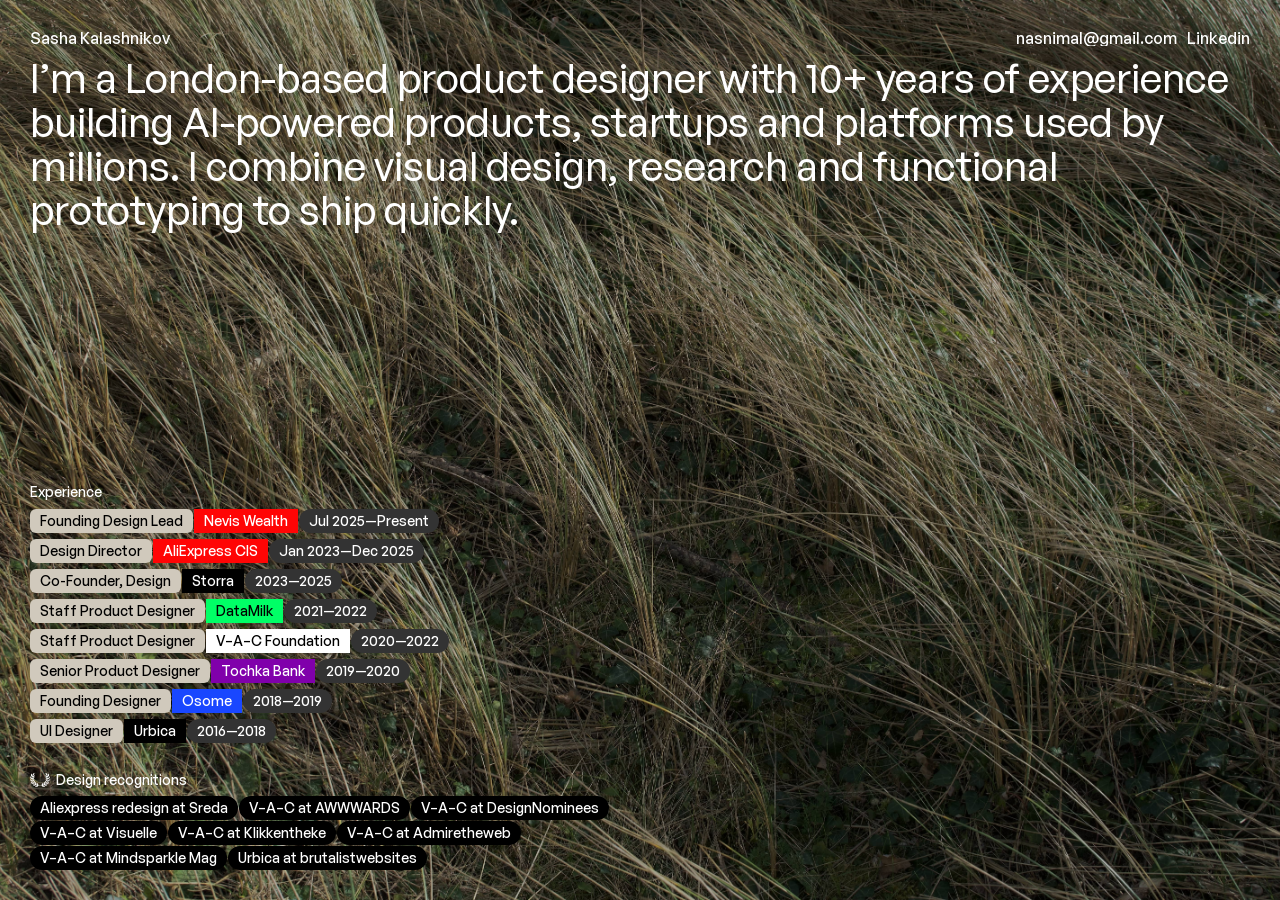
==== commit 2ac3c1b5: "Fix homepage recognition links" ====
--- a/index.html
+++ b/index.html
@@ -47,7 +47,7 @@
     <!-- Start of bodyStart -->
     
     <!-- End of bodyStart -->
-    <div id="main"><!--$--><style data-html-style>html body { background: none; }</style><div data-root class="s-tSUaa s-7LVeL s-iYI72 s-bHisP s-vgndr s-72rtr7" style="min-height:100vh;width:auto"><div style="position:absolute;border-radius:inherit;top:0;right:0;bottom:0;left:0" data-background-image-wrapper="true"><img decoding="async" width="6000" height="4000" sizes="(min-width: 1453px) 100vw, (min-width: 810px) and (max-width: 1452px) 100vw, (max-width: 809px) 100vw" srcset="assets/background.jpeg 512w,assets/background.jpeg 1024w,assets/background.jpeg 2048w,assets/background.jpeg 4096w,assets/background.jpeg 6000w" src="assets/background.jpeg" alt style="display:block;width:100%;height:100%;border-radius:inherit;object-position:center;object-fit:cover" data-original-sizes="100vw"></div><div class="s-xir8yv"><div class="s-1wip41o" data-name="about me"><div class="s-17x72c9"><div class="s-cpuz3u" style="outline:none;display:flex;flex-direction:column;justify-content:flex-start;flex-shrink:0;transform:none" data-component-type="RichTextContainer"><p class="s-text text-body" data-styles-preset="body" style="--sk-text-color:var(--color-white, rgb(255, 255, 255))">Sasha Kalashnikov</p></div><div class="s-1s700mx"><div class="s-1qlnvj3" style="outline:none;display:flex;flex-direction:column;justify-content:flex-start;flex-shrink:0;transform:none" data-component-type="RichTextContainer"><p class="s-text text-body" data-styles-preset="body" style="--sk-text-color:var(--color-white, rgb(255, 255, 255))"><!--$--><a class="s-text text-link" data-styles-preset="link" href="mailto:nasnimal@gmail.com" target="_blank" rel="noopener">nasnimal@gmail.com</a><!--/$--></p></div><div class="s-2sy851" style="outline:none;display:flex;flex-direction:column;justify-content:flex-start;flex-shrink:0;transform:none" data-component-type="RichTextContainer"><p class="s-text text-body" data-styles-preset="body" style="--sk-text-color:var(--color-white, rgb(255, 255, 255))"><!--$--><a class="s-text text-link" data-styles-preset="link" href="https://www.linkedin.com/in/sashakalashnikov/" target="_blank" rel="noopener">Linkedin</a><!--/$--></p></div></div></div><div class="s-knz6ai" style="outline:none;display:flex;flex-direction:column;justify-content:flex-start;flex-shrink:0;transform:none" data-component-type="RichTextContainer"><h1 class="s-text text-heading" data-styles-preset="heading" style="--sk-text-color:var(--color-white, rgb(255, 255, 255))">I’m a London-based product designer with 10+ years of experience building AI-powered products, startups and platforms used by millions. I combine visual design, research and functional prototyping to ship quickly.</h1></div></div><div class="s-1opl030"><div class="s-4cuuhb"><div class="s-bmy2lj" style="outline:none;display:flex;flex-direction:column;justify-content:flex-start;flex-shrink:0;transform:none" data-component-type="RichTextContainer"><p class="s-text text-caption" data-styles-preset="caption" style="--sk-text-color:var(--color-white, rgb(255, 255, 255))">Experience</p></div><div class="s-y94nd"><div class="s-md3vc3"><div class="s-1z0trao" data-name="position"><div class="s-1uny4pd" style="outline:none;display:flex;flex-direction:column;justify-content:flex-start;flex-shrink:0;transform:none" data-component-type="RichTextContainer"><p class="s-text text-caption" data-styles-preset="caption">Founding Design Lead</p></div></div><div class="s-z3zzq6" data-name="company"><div class="s-1imwo2o" style="outline:none;display:flex;flex-direction:column;justify-content:flex-start;flex-shrink:0;transform:none" data-component-type="RichTextContainer"><p class="s-text text-caption" data-styles-preset="caption" style="--sk-text-color:var(--color-white, rgb(255, 255, 255))">Nevis Wealth</p></div></div><div class="s-ooc03i" data-name="company"><div class="s-13ab5uk" style="outline:none;display:flex;flex-direction:column;justify-content:flex-start;flex-shrink:0;transform:none" data-component-type="RichTextContainer"><p class="s-text text-caption" data-styles-preset="caption" style="--sk-text-color:var(--color-white, rgb(255, 255, 255))">Jul 2025—Present</p></div></div></div><div class="s-md3vc3"><div class="s-1z0trao" data-name="position"><div class="s-1uny4pd" style="outline:none;display:flex;flex-direction:column;justify-content:flex-start;flex-shrink:0;transform:none" data-component-type="RichTextContainer"><p class="s-text text-caption" data-styles-preset="caption">Design Director</p></div></div><div class="s-z3zzq6" data-name="company"><div class="s-1imwo2o" style="outline:none;display:flex;flex-direction:column;justify-content:flex-start;flex-shrink:0;transform:none" data-component-type="RichTextContainer"><p class="s-text text-caption" data-styles-preset="caption" style="--sk-text-color:var(--color-white, rgb(255, 255, 255))">AliExpress CIS</p></div></div><div class="s-ooc03i" data-name="company"><div class="s-13ab5uk" style="outline:none;display:flex;flex-direction:column;justify-content:flex-start;flex-shrink:0;transform:none" data-component-type="RichTextContainer"><p class="s-text text-caption" data-styles-preset="caption" style="--sk-text-color:var(--color-white, rgb(255, 255, 255))">Jan 2023—Dec 2025</p></div></div></div><div class="s-1g1awc0"><div class="s-lvtgn4" data-name="position"><div class="s-1ps8g14" style="outline:none;display:flex;flex-direction:column;justify-content:flex-start;flex-shrink:0;transform:none" data-component-type="RichTextContainer"><p class="s-text text-caption" data-styles-preset="caption">Co-Founder, Design</p></div></div><div class="s-o3v8fo" data-name="company"><div class="s-13x6v3e" style="outline:none;display:flex;flex-direction:column;justify-content:flex-start;flex-shrink:0;transform:none" data-component-type="RichTextContainer"><p class="s-text text-caption" data-styles-preset="caption" style="--sk-text-color:var(--color-white, rgb(255, 255, 255))">Storra</p></div></div><div class="s-1r82yas" data-name="company"><div class="s-qu5pm3" style="outline:none;display:flex;flex-direction:column;justify-content:flex-start;flex-shrink:0;transform:none" data-component-type="RichTextContainer"><p class="s-text text-caption" data-styles-preset="caption" style="--sk-text-color:var(--color-white, rgb(255, 255, 255))">2023—2025</p></div></div></div><div class="s-10mtk17"><div class="s-1b0vf3t" data-name="position"><div class="s-9b6z3v" style="outline:none;display:flex;flex-direction:column;justify-content:flex-start;flex-shrink:0;transform:none" data-component-type="RichTextContainer"><p class="s-text text-caption" data-styles-preset="caption">Staff Product Designer</p></div></div><!--$--><a class="s-yu6grp s-lux5qc" data-name="company" href="https://www.datamilk.ai/smart-components" target="_blank" rel="noopener"><div class="s-pk8b2g" style="outline:none;display:flex;flex-direction:column;justify-content:flex-start;flex-shrink:0;transform:none" data-component-type="RichTextContainer"><p class="s-text text-caption" data-styles-preset="caption">DataMilk</p></div></a><!--/$--><div class="s-1b7h33n" data-name="company"><div class="s-1c6ecuu" style="outline:none;display:flex;flex-direction:column;justify-content:flex-start;flex-shrink:0;transform:none" data-component-type="RichTextContainer"><p class="s-text text-caption" data-styles-preset="caption" style="--sk-text-color:var(--color-white, rgb(255, 255, 255))">2021—2022</p></div></div></div><div class="s-xh8ak8"><div class="s-i6sbm5" data-name="position"><div class="s-1m6hr77" style="outline:none;display:flex;flex-direction:column;justify-content:flex-start;flex-shrink:0;transform:none" data-component-type="RichTextContainer"><p class="s-text text-caption" data-styles-preset="caption">Staff Product Designer</p></div></div><!--$--><a class="s-v552aa s-lux5qc" data-name="company" href="https://v-a-c.org/en" target="_blank" rel="noopener"><div class="s-1azgdnw" style="outline:none;display:flex;flex-direction:column;justify-content:flex-start;flex-shrink:0;transform:none" data-component-type="RichTextContainer"><p class="s-text text-caption" data-styles-preset="caption">V–A–C Foundation</p></div></a><!--/$--><div class="s-1gcy0io" data-name="company"><div class="s-1vec6iw" style="outline:none;display:flex;flex-direction:column;justify-content:flex-start;flex-shrink:0;transform:none" data-component-type="RichTextContainer"><p class="s-text text-caption" data-styles-preset="caption" style="--sk-text-color:var(--color-white, rgb(255, 255, 255))">2020—2022</p></div></div></div><div class="s-v9sjfs"><div class="s-kbn0wg" data-name="position"><div class="s-mldx66" style="outline:none;display:flex;flex-direction:column;justify-content:flex-start;flex-shrink:0;transform:none" data-component-type="RichTextContainer"><p class="s-text text-caption" data-styles-preset="caption">Senior Product Designer</p></div></div><!--$--><a class="s-b06eiv s-lux5qc" data-name="company" href="https://youtu.be/gbGG7Mh5ZUk" target="_blank" rel="noopener"><div class="s-1jvwuj6" style="outline:none;display:flex;flex-direction:column;justify-content:flex-start;flex-shrink:0;transform:none" data-component-type="RichTextContainer"><p class="s-text text-caption" data-styles-preset="caption" style="--sk-text-color:var(--color-white, rgb(255, 255, 255))">Tochka Bank</p></div></a><!--/$--><div class="s-b372ln" data-name="company"><div class="s-1l9y45b" style="outline:none;display:flex;flex-direction:column;justify-content:flex-start;flex-shrink:0;transform:none" data-component-type="RichTextContainer"><p class="s-text text-caption" data-styles-preset="caption" style="--sk-text-color:var(--color-white, rgb(255, 255, 255))">2019—2020</p></div></div></div><div class="s-16hwl2k"><div class="s-5jjuwk" data-name="position"><div class="s-i9co9l" style="outline:none;display:flex;flex-direction:column;justify-content:flex-start;flex-shrink:0;transform:none" data-component-type="RichTextContainer"><p class="s-text text-caption" data-styles-preset="caption">Founding Designer</p></div></div><!--$--><a class="s-ue7w7i s-lux5qc" data-name="company" href="https://osome.com/uk/" target="_blank" rel="noopener"><div class="s-17gzdq2" style="outline:none;display:flex;flex-direction:column;justify-content:flex-start;flex-shrink:0;transform:none" data-component-type="RichTextContainer"><p class="s-text text-caption" data-styles-preset="caption" style="--sk-text-color:var(--color-white, rgb(255, 255, 255))">Osome</p></div></a><!--/$--><div class="s-1jbq1m3" data-name="company"><div class="s-1stwxor" style="outline:none;display:flex;flex-direction:column;justify-content:flex-start;flex-shrink:0;transform:none" data-component-type="RichTextContainer"><p class="s-text text-caption" data-styles-preset="caption" style="--sk-text-color:var(--color-white, rgb(255, 255, 255))">2018—2019</p></div></div></div><div class="s-amz2ps"><div class="s-imvas9" data-name="position"><div class="s-10hbsnq" style="outline:none;display:flex;flex-direction:column;justify-content:flex-start;flex-shrink:0;transform:none" data-component-type="RichTextContainer"><p class="s-text text-caption" data-styles-preset="caption">UI Designer</p></div></div><!--$--><a class="s-dpdkr0 s-lux5qc" data-name="company" href="https://urbica.io/en/" target="_blank" rel="noopener"><div class="s-1mykro2" style="outline:none;display:flex;flex-direction:column;justify-content:flex-start;flex-shrink:0;transform:none" data-component-type="RichTextContainer"><p class="s-text text-caption" data-styles-preset="caption" style="--sk-text-color:var(--color-white, rgb(255, 255, 255))">Urbica</p></div></a><!--/$--><div class="s-1sg30yy" data-name="company"><div class="s-13xfh8o" style="outline:none;display:flex;flex-direction:column;justify-content:flex-start;flex-shrink:0;transform:none" data-component-type="RichTextContainer"><p class="s-text text-caption" data-styles-preset="caption" style="--sk-text-color:var(--color-white, rgb(255, 255, 255))">2016—2018</p></div></div></div></div></div><div class="s-rti3kv"><div class="s-bfp9e1" data-name="recognition-title"><div data-component-type="SVG" data-name="Union" style="image-rendering:pixelated;flex-shrink:0" class="s-9xyt07" aria-hidden="true"><div class="svgContainer" style="width:100%;height:100%;aspect-ratio:inherit"><svg style="width:100%;height:100%;"><use href="#svg10048207365"/></svg></div></div><div class="s-bx3gsq" data-name="Years" style="outline:none;display:flex;flex-direction:column;justify-content:flex-start;flex-shrink:0;transform:none" data-component-type="RichTextContainer"><p class="s-text text-caption" data-styles-preset="caption" style="--sk-text-color:var(--color-white, rgb(255, 255, 255))">Design recognitions</p></div></div><div class="s-18ygr97"><div class="s-1jat5s4-container"><!--$--><a class="s-vWCqX s-vgndr s-nyn37q s-v-nyn37q s-1sayskv" data-name="Variant 1" style="background-color:var(--color-black, rgb(0, 0, 0));border-bottom-left-radius:240px;border-bottom-right-radius:240px;border-top-left-radius:240px;border-top-right-radius:240px" href="https://2023-festivalsreda-ru.translate.goog/works/rebrending-redizajn-ajdentiki/5415/index.html?_x_tr_sl=fr&amp;_x_tr_tl=en&amp;_x_tr_hl=en&amp;_x_tr_pto=wapp" target="_blank" rel="noopener"><div class="s-1eq2id6" style="outline:none;display:flex;flex-direction:column;justify-content:flex-start;flex-shrink:0;--extracted-r6o4lv:var(--color-white, rgb(255, 255, 255));transform:none" data-component-type="RichTextContainer"><p class="s-text text-caption" data-styles-preset="caption" style="--sk-text-color:var(--extracted-r6o4lv, var(--color-white, rgb(255, 255, 255)))">Aliexpress redesign at Sreda</p></div></a><!--/$--></div><div class="s-x1zypo-container"><!--$--><a class="s-vWCqX s-vgndr s-nyn37q s-v-nyn37q s-1sayskv" data-name="Variant 1" style="background-color:var(--color-black, rgb(0, 0, 0));border-bottom-left-radius:240px;border-bottom-right-radius:240px;border-top-left-radius:240px;border-top-right-radius:240px" href="https://www.awwwards.com/sites/v-a-c-foundation" target="_blank" rel="noopener"><div class="s-1eq2id6" style="outline:none;display:flex;flex-direction:column;justify-content:flex-start;flex-shrink:0;--extracted-r6o4lv:var(--color-white, rgb(255, 255, 255));transform:none" data-component-type="RichTextContainer"><p class="s-text text-caption" data-styles-preset="caption" style="--sk-text-color:var(--extracted-r6o4lv, var(--color-white, rgb(255, 255, 255)))">V–A–C at AWWWARDS</p></div></a><!--/$--></div><div class="s-1s0k1nw-container"><!--$--><a class="s-vWCqX s-vgndr s-nyn37q s-v-nyn37q s-1sayskv" data-name="Variant 1" style="background-color:var(--color-black, rgb(0, 0, 0));border-bottom-left-radius:240px;border-bottom-right-radius:240px;border-top-left-radius:240px;border-top-right-radius:240px" href="https://visuelle.co.uk/v-a-c-foundation" target="_blank" rel="noopener"><div class="s-1eq2id6" style="outline:none;display:flex;flex-direction:column;justify-content:flex-start;flex-shrink:0;--extracted-r6o4lv:var(--color-white, rgb(255, 255, 255));transform:none" data-component-type="RichTextContainer"><p class="s-text text-caption" data-styles-preset="caption" style="--sk-text-color:var(--extracted-r6o4lv, var(--color-white, rgb(255, 255, 255)))">V–A–C at Visuelle</p></div></a><!--/$--></div><div class="s-1cbi1lb-container"><!--$--><a class="s-vWCqX s-vgndr s-nyn37q s-v-nyn37q s-1sayskv" data-name="Variant 1" style="background-color:var(--color-black, rgb(0, 0, 0));border-bottom-left-radius:240px;border-bottom-right-radius:240px;border-top-left-radius:240px;border-top-right-radius:240px" href="https://klikkentheke.com/catalogue/v-a-c" target="_blank" rel="noopener"><div class="s-1eq2id6" style="outline:none;display:flex;flex-direction:column;justify-content:flex-start;flex-shrink:0;--extracted-r6o4lv:var(--color-white, rgb(255, 255, 255));transform:none" data-component-type="RichTextContainer"><p class="s-text text-caption" data-styles-preset="caption" style="--sk-text-color:var(--extracted-r6o4lv, var(--color-white, rgb(255, 255, 255)))">V–A–C at Klikkentheke</p></div></a><!--/$--></div><div class="s-tp2ba0-container"><!--$--><a class="s-vWCqX s-vgndr s-nyn37q s-v-nyn37q s-1sayskv" data-name="Variant 1" style="background-color:var(--color-black, rgb(0, 0, 0));border-bottom-left-radius:240px;border-bottom-right-radius:240px;border-top-left-radius:240px;border-top-right-radius:240px" href="https://admiretheweb.com/inspiration/v-a-c/" target="_blank" rel="noopener"><div class="s-1eq2id6" style="outline:none;display:flex;flex-direction:column;justify-content:flex-start;flex-shrink:0;--extracted-r6o4lv:var(--color-white, rgb(255, 255, 255));transform:none" data-component-type="RichTextContainer"><p class="s-text text-caption" data-styles-preset="caption" style="--sk-text-color:var(--extracted-r6o4lv, var(--color-white, rgb(255, 255, 255)))">V–A–C at Admiretheweb</p></div></a><!--/$--></div><div class="s-1fq7roz-container"><!--$--><a class="s-vWCqX s-vgndr s-nyn37q s-v-nyn37q s-1sayskv" data-name="Variant 1" style="background-color:var(--color-black, rgb(0, 0, 0));border-bottom-left-radius:240px;border-bottom-right-radius:240px;border-top-left-radius:240px;border-top-right-radius:240px" href="https://visuelle.co.uk/v-a-c-foundationalex-kalashnikov/" target="_blank" rel="noopener"><div class="s-1eq2id6" style="outline:none;display:flex;flex-direction:column;justify-content:flex-start;flex-shrink:0;--extracted-r6o4lv:var(--color-white, rgb(255, 255, 255));transform:none" data-component-type="RichTextContainer"><p class="s-text text-caption" data-styles-preset="caption" style="--sk-text-color:var(--extracted-r6o4lv, var(--color-white, rgb(255, 255, 255)))">V–A–C at Mindsparkle Mag</p></div></a><!--/$--></div><div class="s-d1e1g9-container"><!--$--><a class="s-vWCqX s-vgndr s-nyn37q s-v-nyn37q s-1sayskv" data-name="Variant 1" style="background-color:var(--color-black, rgb(0, 0, 0));border-bottom-left-radius:240px;border-bottom-right-radius:240px;border-top-left-radius:240px;border-top-right-radius:240px" href="https://brutalistwebsites.com/urbica.co/" target="_blank" rel="noopener"><div class="s-1eq2id6" style="outline:none;display:flex;flex-direction:column;justify-content:flex-start;flex-shrink:0;--extracted-r6o4lv:var(--color-white, rgb(255, 255, 255));transform:none" data-component-type="RichTextContainer"><p class="s-text text-caption" data-styles-preset="caption" style="--sk-text-color:var(--extracted-r6o4lv, var(--color-white, rgb(255, 255, 255)))">Urbica at brutalistwebsites</p></div></a><!--/$--></div></div></div></div></div></div><div id="overlay"></div><!--/$--></div><script>(()=>{function u(){function n(t,e,i){let r=document.createElement("a");r.href=t,r.target=i,r.rel=e,document.body.appendChild(r),r.click(),r.remove()}function o(t){if(this.dataset.hydrated){this.removeEventListener("click",o);return}t.preventDefault(),t.stopPropagation();let e=this.getAttribute("href");if(!e)return;if(/Mac|iPod|iPhone|iPad/u.test(navigator.userAgent)?t.metaKey:t.ctrlKey)return n(e,"","_blank");let r=this.getAttribute("rel")??"",c=this.getAttribute("target")??"";n(e,r,c)}function a(t){if(this.dataset.hydrated){this.removeEventListener("auxclick",o);return}t.preventDefault(),t.stopPropagation();let e=this.getAttribute("href");e&&n(e,"","_blank")}function s(t){if(this.dataset.hydrated){this.removeEventListener("keydown",s);return}if(t.key!=="Enter")return;t.preventDefault(),t.stopPropagation();let e=this.getAttribute("href");if(!e)return;let i=this.getAttribute("rel")??"",r=this.getAttribute("target")??"";n(e,i,r)}document.querySelectorAll("[data-nested-link]").forEach(t=>{t instanceof HTMLElement&&(t.addEventListener("click",o),t.addEventListener("auxclick",a),t.addEventListener("keydown",s))})}return u})()()</script><script>(()=>{function i(){for(let e of document.querySelectorAll("[data-original-sizes]")){let t=e.getAttribute("data-original-sizes");t===""?e.removeAttribute("sizes"):e.setAttribute("sizes",t),e.removeAttribute("data-original-sizes")}}function a(){window.__onRewriteBreakpoints=i}return a})()()</script>
+    <div id="main"><!--$--><style data-html-style>html body { background: none; }</style><div data-root class="s-tSUaa s-7LVeL s-iYI72 s-bHisP s-vgndr s-72rtr7" style="min-height:100vh;width:auto"><div style="position:absolute;border-radius:inherit;top:0;right:0;bottom:0;left:0" data-background-image-wrapper="true"><img decoding="async" width="6000" height="4000" sizes="(min-width: 1453px) 100vw, (min-width: 810px) and (max-width: 1452px) 100vw, (max-width: 809px) 100vw" srcset="assets/background.jpeg 512w,assets/background.jpeg 1024w,assets/background.jpeg 2048w,assets/background.jpeg 4096w,assets/background.jpeg 6000w" src="assets/background.jpeg" alt style="display:block;width:100%;height:100%;border-radius:inherit;object-position:center;object-fit:cover" data-original-sizes="100vw"></div><div class="s-xir8yv"><div class="s-1wip41o" data-name="about me"><div class="s-17x72c9"><div class="s-cpuz3u" style="outline:none;display:flex;flex-direction:column;justify-content:flex-start;flex-shrink:0;transform:none" data-component-type="RichTextContainer"><p class="s-text text-body" data-styles-preset="body" style="--sk-text-color:var(--color-white, rgb(255, 255, 255))">Sasha Kalashnikov</p></div><div class="s-1s700mx"><div class="s-1qlnvj3" style="outline:none;display:flex;flex-direction:column;justify-content:flex-start;flex-shrink:0;transform:none" data-component-type="RichTextContainer"><p class="s-text text-body" data-styles-preset="body" style="--sk-text-color:var(--color-white, rgb(255, 255, 255))"><!--$--><a class="s-text text-link" data-styles-preset="link" href="mailto:nasnimal@gmail.com" target="_blank" rel="noopener">nasnimal@gmail.com</a><!--/$--></p></div><div class="s-2sy851" style="outline:none;display:flex;flex-direction:column;justify-content:flex-start;flex-shrink:0;transform:none" data-component-type="RichTextContainer"><p class="s-text text-body" data-styles-preset="body" style="--sk-text-color:var(--color-white, rgb(255, 255, 255))"><!--$--><a class="s-text text-link" data-styles-preset="link" href="https://www.linkedin.com/in/sashakalashnikov/" target="_blank" rel="noopener">Linkedin</a><!--/$--></p></div></div></div><div class="s-knz6ai" style="outline:none;display:flex;flex-direction:column;justify-content:flex-start;flex-shrink:0;transform:none" data-component-type="RichTextContainer"><h1 class="s-text text-heading" data-styles-preset="heading" style="--sk-text-color:var(--color-white, rgb(255, 255, 255))">I’m a London-based product designer with 10+ years of experience building AI-powered products, startups and platforms used by millions. I combine visual design, research and functional prototyping to ship quickly.</h1></div></div><div class="s-1opl030"><div class="s-4cuuhb"><div class="s-bmy2lj" style="outline:none;display:flex;flex-direction:column;justify-content:flex-start;flex-shrink:0;transform:none" data-component-type="RichTextContainer"><p class="s-text text-caption" data-styles-preset="caption" style="--sk-text-color:var(--color-white, rgb(255, 255, 255))">Experience</p></div><div class="s-y94nd"><div class="s-md3vc3"><div class="s-1z0trao" data-name="position"><div class="s-1uny4pd" style="outline:none;display:flex;flex-direction:column;justify-content:flex-start;flex-shrink:0;transform:none" data-component-type="RichTextContainer"><p class="s-text text-caption" data-styles-preset="caption">Founding Design Lead</p></div></div><div class="s-z3zzq6" data-name="company"><div class="s-1imwo2o" style="outline:none;display:flex;flex-direction:column;justify-content:flex-start;flex-shrink:0;transform:none" data-component-type="RichTextContainer"><p class="s-text text-caption" data-styles-preset="caption" style="--sk-text-color:var(--color-white, rgb(255, 255, 255))">Nevis Wealth</p></div></div><div class="s-ooc03i" data-name="company"><div class="s-13ab5uk" style="outline:none;display:flex;flex-direction:column;justify-content:flex-start;flex-shrink:0;transform:none" data-component-type="RichTextContainer"><p class="s-text text-caption" data-styles-preset="caption" style="--sk-text-color:var(--color-white, rgb(255, 255, 255))">Jul 2025—Present</p></div></div></div><div class="s-md3vc3"><div class="s-1z0trao" data-name="position"><div class="s-1uny4pd" style="outline:none;display:flex;flex-direction:column;justify-content:flex-start;flex-shrink:0;transform:none" data-component-type="RichTextContainer"><p class="s-text text-caption" data-styles-preset="caption">Design Director</p></div></div><div class="s-z3zzq6" data-name="company"><div class="s-1imwo2o" style="outline:none;display:flex;flex-direction:column;justify-content:flex-start;flex-shrink:0;transform:none" data-component-type="RichTextContainer"><p class="s-text text-caption" data-styles-preset="caption" style="--sk-text-color:var(--color-white, rgb(255, 255, 255))">AliExpress CIS</p></div></div><div class="s-ooc03i" data-name="company"><div class="s-13ab5uk" style="outline:none;display:flex;flex-direction:column;justify-content:flex-start;flex-shrink:0;transform:none" data-component-type="RichTextContainer"><p class="s-text text-caption" data-styles-preset="caption" style="--sk-text-color:var(--color-white, rgb(255, 255, 255))">Jan 2023—Dec 2025</p></div></div></div><div class="s-1g1awc0"><div class="s-lvtgn4" data-name="position"><div class="s-1ps8g14" style="outline:none;display:flex;flex-direction:column;justify-content:flex-start;flex-shrink:0;transform:none" data-component-type="RichTextContainer"><p class="s-text text-caption" data-styles-preset="caption">Co-Founder, Design</p></div></div><div class="s-o3v8fo" data-name="company"><div class="s-13x6v3e" style="outline:none;display:flex;flex-direction:column;justify-content:flex-start;flex-shrink:0;transform:none" data-component-type="RichTextContainer"><p class="s-text text-caption" data-styles-preset="caption" style="--sk-text-color:var(--color-white, rgb(255, 255, 255))">Storra</p></div></div><div class="s-1r82yas" data-name="company"><div class="s-qu5pm3" style="outline:none;display:flex;flex-direction:column;justify-content:flex-start;flex-shrink:0;transform:none" data-component-type="RichTextContainer"><p class="s-text text-caption" data-styles-preset="caption" style="--sk-text-color:var(--color-white, rgb(255, 255, 255))">2023—2025</p></div></div></div><div class="s-10mtk17"><div class="s-1b0vf3t" data-name="position"><div class="s-9b6z3v" style="outline:none;display:flex;flex-direction:column;justify-content:flex-start;flex-shrink:0;transform:none" data-component-type="RichTextContainer"><p class="s-text text-caption" data-styles-preset="caption">Staff Product Designer</p></div></div><!--$--><a class="s-yu6grp s-lux5qc" data-name="company" href="https://www.datamilk.ai/smart-components" target="_blank" rel="noopener"><div class="s-pk8b2g" style="outline:none;display:flex;flex-direction:column;justify-content:flex-start;flex-shrink:0;transform:none" data-component-type="RichTextContainer"><p class="s-text text-caption" data-styles-preset="caption">DataMilk</p></div></a><!--/$--><div class="s-1b7h33n" data-name="company"><div class="s-1c6ecuu" style="outline:none;display:flex;flex-direction:column;justify-content:flex-start;flex-shrink:0;transform:none" data-component-type="RichTextContainer"><p class="s-text text-caption" data-styles-preset="caption" style="--sk-text-color:var(--color-white, rgb(255, 255, 255))">2021—2022</p></div></div></div><div class="s-xh8ak8"><div class="s-i6sbm5" data-name="position"><div class="s-1m6hr77" style="outline:none;display:flex;flex-direction:column;justify-content:flex-start;flex-shrink:0;transform:none" data-component-type="RichTextContainer"><p class="s-text text-caption" data-styles-preset="caption">Staff Product Designer</p></div></div><!--$--><a class="s-v552aa s-lux5qc" data-name="company" href="https://v-a-c.org/en" target="_blank" rel="noopener"><div class="s-1azgdnw" style="outline:none;display:flex;flex-direction:column;justify-content:flex-start;flex-shrink:0;transform:none" data-component-type="RichTextContainer"><p class="s-text text-caption" data-styles-preset="caption">V–A–C Foundation</p></div></a><!--/$--><div class="s-1gcy0io" data-name="company"><div class="s-1vec6iw" style="outline:none;display:flex;flex-direction:column;justify-content:flex-start;flex-shrink:0;transform:none" data-component-type="RichTextContainer"><p class="s-text text-caption" data-styles-preset="caption" style="--sk-text-color:var(--color-white, rgb(255, 255, 255))">2020—2022</p></div></div></div><div class="s-v9sjfs"><div class="s-kbn0wg" data-name="position"><div class="s-mldx66" style="outline:none;display:flex;flex-direction:column;justify-content:flex-start;flex-shrink:0;transform:none" data-component-type="RichTextContainer"><p class="s-text text-caption" data-styles-preset="caption">Senior Product Designer</p></div></div><!--$--><a class="s-b06eiv s-lux5qc" data-name="company" href="https://youtu.be/gbGG7Mh5ZUk" target="_blank" rel="noopener"><div class="s-1jvwuj6" style="outline:none;display:flex;flex-direction:column;justify-content:flex-start;flex-shrink:0;transform:none" data-component-type="RichTextContainer"><p class="s-text text-caption" data-styles-preset="caption" style="--sk-text-color:var(--color-white, rgb(255, 255, 255))">Tochka Bank</p></div></a><!--/$--><div class="s-b372ln" data-name="company"><div class="s-1l9y45b" style="outline:none;display:flex;flex-direction:column;justify-content:flex-start;flex-shrink:0;transform:none" data-component-type="RichTextContainer"><p class="s-text text-caption" data-styles-preset="caption" style="--sk-text-color:var(--color-white, rgb(255, 255, 255))">2019—2020</p></div></div></div><div class="s-16hwl2k"><div class="s-5jjuwk" data-name="position"><div class="s-i9co9l" style="outline:none;display:flex;flex-direction:column;justify-content:flex-start;flex-shrink:0;transform:none" data-component-type="RichTextContainer"><p class="s-text text-caption" data-styles-preset="caption">Founding Designer</p></div></div><!--$--><a class="s-ue7w7i s-lux5qc" data-name="company" href="https://osome.com/uk/" target="_blank" rel="noopener"><div class="s-17gzdq2" style="outline:none;display:flex;flex-direction:column;justify-content:flex-start;flex-shrink:0;transform:none" data-component-type="RichTextContainer"><p class="s-text text-caption" data-styles-preset="caption" style="--sk-text-color:var(--color-white, rgb(255, 255, 255))">Osome</p></div></a><!--/$--><div class="s-1jbq1m3" data-name="company"><div class="s-1stwxor" style="outline:none;display:flex;flex-direction:column;justify-content:flex-start;flex-shrink:0;transform:none" data-component-type="RichTextContainer"><p class="s-text text-caption" data-styles-preset="caption" style="--sk-text-color:var(--color-white, rgb(255, 255, 255))">2018—2019</p></div></div></div><div class="s-amz2ps"><div class="s-imvas9" data-name="position"><div class="s-10hbsnq" style="outline:none;display:flex;flex-direction:column;justify-content:flex-start;flex-shrink:0;transform:none" data-component-type="RichTextContainer"><p class="s-text text-caption" data-styles-preset="caption">UI Designer</p></div></div><!--$--><a class="s-dpdkr0 s-lux5qc" data-name="company" href="https://urbica.io/en/" target="_blank" rel="noopener"><div class="s-1mykro2" style="outline:none;display:flex;flex-direction:column;justify-content:flex-start;flex-shrink:0;transform:none" data-component-type="RichTextContainer"><p class="s-text text-caption" data-styles-preset="caption" style="--sk-text-color:var(--color-white, rgb(255, 255, 255))">Urbica</p></div></a><!--/$--><div class="s-1sg30yy" data-name="company"><div class="s-13xfh8o" style="outline:none;display:flex;flex-direction:column;justify-content:flex-start;flex-shrink:0;transform:none" data-component-type="RichTextContainer"><p class="s-text text-caption" data-styles-preset="caption" style="--sk-text-color:var(--color-white, rgb(255, 255, 255))">2016—2018</p></div></div></div></div></div><div class="s-rti3kv"><div class="s-bfp9e1" data-name="recognition-title"><div data-component-type="SVG" data-name="Union" style="image-rendering:pixelated;flex-shrink:0" class="s-9xyt07" aria-hidden="true"><div class="svgContainer" style="width:100%;height:100%;aspect-ratio:inherit"><svg style="width:100%;height:100%;"><use href="#svg10048207365"/></svg></div></div><div class="s-bx3gsq" data-name="Years" style="outline:none;display:flex;flex-direction:column;justify-content:flex-start;flex-shrink:0;transform:none" data-component-type="RichTextContainer"><p class="s-text text-caption" data-styles-preset="caption" style="--sk-text-color:var(--color-white, rgb(255, 255, 255))">Design recognitions</p></div></div><div class="s-18ygr97"><div class="s-1jat5s4-container"><!--$--><a class="s-vWCqX s-vgndr s-nyn37q s-v-nyn37q s-1sayskv" data-name="Variant 1" style="background-color:var(--color-black, rgb(0, 0, 0));border-bottom-left-radius:240px;border-bottom-right-radius:240px;border-top-left-radius:240px;border-top-right-radius:240px" href="https://2023-festivalsreda-ru.translate.goog/works/rebrending-redizajn-ajdentiki/5415/index.html?_x_tr_sl=fr&amp;_x_tr_tl=en&amp;_x_tr_hl=en&amp;_x_tr_pto=wapp" target="_blank" rel="noopener"><div class="s-1eq2id6" style="outline:none;display:flex;flex-direction:column;justify-content:flex-start;flex-shrink:0;--extracted-r6o4lv:var(--color-white, rgb(255, 255, 255));transform:none" data-component-type="RichTextContainer"><p class="s-text text-caption" data-styles-preset="caption" style="--sk-text-color:var(--extracted-r6o4lv, var(--color-white, rgb(255, 255, 255)))">Aliexpress redesign at Sreda</p></div></a><!--/$--></div><div class="s-x1zypo-container"><!--$--><a class="s-vWCqX s-vgndr s-nyn37q s-v-nyn37q s-1sayskv" data-name="Variant 1" style="background-color:var(--color-black, rgb(0, 0, 0));border-bottom-left-radius:240px;border-bottom-right-radius:240px;border-top-left-radius:240px;border-top-right-radius:240px" href="https://www.awwwards.com/sites/v-a-c-foundation" target="_blank" rel="noopener"><div class="s-1eq2id6" style="outline:none;display:flex;flex-direction:column;justify-content:flex-start;flex-shrink:0;--extracted-r6o4lv:var(--color-white, rgb(255, 255, 255));transform:none" data-component-type="RichTextContainer"><p class="s-text text-caption" data-styles-preset="caption" style="--sk-text-color:var(--extracted-r6o4lv, var(--color-white, rgb(255, 255, 255)))">V–A–C at AWWWARDS</p></div></a><!--/$--></div><div class="s-x1zypo-container"><!--$--><a class="s-vWCqX s-vgndr s-nyn37q s-v-nyn37q s-1sayskv" data-name="Variant 1" style="background-color:var(--color-black, rgb(0, 0, 0));border-bottom-left-radius:240px;border-bottom-right-radius:240px;border-top-left-radius:240px;border-top-right-radius:240px" href="https://www.designnominees.com/sites/vac-foundation" target="_blank" rel="noopener"><div class="s-1eq2id6" style="outline:none;display:flex;flex-direction:column;justify-content:flex-start;flex-shrink:0;--extracted-r6o4lv:var(--color-white, rgb(255, 255, 255));transform:none" data-component-type="RichTextContainer"><p class="s-text text-caption" data-styles-preset="caption" style="--sk-text-color:var(--extracted-r6o4lv, var(--color-white, rgb(255, 255, 255)))">V–A–C at DesignNominees</p></div></a><!--/$--></div><div class="s-1s0k1nw-container"><!--$--><a class="s-vWCqX s-vgndr s-nyn37q s-v-nyn37q s-1sayskv" data-name="Variant 1" style="background-color:var(--color-black, rgb(0, 0, 0));border-bottom-left-radius:240px;border-bottom-right-radius:240px;border-top-left-radius:240px;border-top-right-radius:240px" href="https://visuelle.co.uk/v-a-c-foundationalex-kalashnikov/" target="_blank" rel="noopener"><div class="s-1eq2id6" style="outline:none;display:flex;flex-direction:column;justify-content:flex-start;flex-shrink:0;--extracted-r6o4lv:var(--color-white, rgb(255, 255, 255));transform:none" data-component-type="RichTextContainer"><p class="s-text text-caption" data-styles-preset="caption" style="--sk-text-color:var(--extracted-r6o4lv, var(--color-white, rgb(255, 255, 255)))">V–A–C at Visuelle</p></div></a><!--/$--></div><div class="s-1cbi1lb-container"><!--$--><a class="s-vWCqX s-vgndr s-nyn37q s-v-nyn37q s-1sayskv" data-name="Variant 1" style="background-color:var(--color-black, rgb(0, 0, 0));border-bottom-left-radius:240px;border-bottom-right-radius:240px;border-top-left-radius:240px;border-top-right-radius:240px" href="https://klikkentheke.com/catalogue/v-a-c-foundation/" target="_blank" rel="noopener"><div class="s-1eq2id6" style="outline:none;display:flex;flex-direction:column;justify-content:flex-start;flex-shrink:0;--extracted-r6o4lv:var(--color-white, rgb(255, 255, 255));transform:none" data-component-type="RichTextContainer"><p class="s-text text-caption" data-styles-preset="caption" style="--sk-text-color:var(--extracted-r6o4lv, var(--color-white, rgb(255, 255, 255)))">V–A–C at Klikkentheke</p></div></a><!--/$--></div><div class="s-tp2ba0-container"><!--$--><a class="s-vWCqX s-vgndr s-nyn37q s-v-nyn37q s-1sayskv" data-name="Variant 1" style="background-color:var(--color-black, rgb(0, 0, 0));border-bottom-left-radius:240px;border-bottom-right-radius:240px;border-top-left-radius:240px;border-top-right-radius:240px" href="https://admiretheweb.com/inspiration/v-a-c/" target="_blank" rel="noopener"><div class="s-1eq2id6" style="outline:none;display:flex;flex-direction:column;justify-content:flex-start;flex-shrink:0;--extracted-r6o4lv:var(--color-white, rgb(255, 255, 255));transform:none" data-component-type="RichTextContainer"><p class="s-text text-caption" data-styles-preset="caption" style="--sk-text-color:var(--extracted-r6o4lv, var(--color-white, rgb(255, 255, 255)))">V–A–C at Admiretheweb</p></div></a><!--/$--></div><div class="s-1fq7roz-container"><!--$--><a class="s-vWCqX s-vgndr s-nyn37q s-v-nyn37q s-1sayskv" data-name="Variant 1" style="background-color:var(--color-black, rgb(0, 0, 0));border-bottom-left-radius:240px;border-bottom-right-radius:240px;border-top-left-radius:240px;border-top-right-radius:240px" href="https://mindsparklemag.com/website/v-c-foundation/" target="_blank" rel="noopener"><div class="s-1eq2id6" style="outline:none;display:flex;flex-direction:column;justify-content:flex-start;flex-shrink:0;--extracted-r6o4lv:var(--color-white, rgb(255, 255, 255));transform:none" data-component-type="RichTextContainer"><p class="s-text text-caption" data-styles-preset="caption" style="--sk-text-color:var(--extracted-r6o4lv, var(--color-white, rgb(255, 255, 255)))">V–A–C at Mindsparkle Mag</p></div></a><!--/$--></div><div class="s-d1e1g9-container"><!--$--><a class="s-vWCqX s-vgndr s-nyn37q s-v-nyn37q s-1sayskv" data-name="Variant 1" style="background-color:var(--color-black, rgb(0, 0, 0));border-bottom-left-radius:240px;border-bottom-right-radius:240px;border-top-left-radius:240px;border-top-right-radius:240px" href="https://brutalistwebsites.com/urbica.co/" target="_blank" rel="noopener"><div class="s-1eq2id6" style="outline:none;display:flex;flex-direction:column;justify-content:flex-start;flex-shrink:0;--extracted-r6o4lv:var(--color-white, rgb(255, 255, 255));transform:none" data-component-type="RichTextContainer"><p class="s-text text-caption" data-styles-preset="caption" style="--sk-text-color:var(--extracted-r6o4lv, var(--color-white, rgb(255, 255, 255)))">Urbica at brutalistwebsites</p></div></a><!--/$--></div></div></div></div></div></div><div id="overlay"></div><!--/$--></div><script>(()=>{function u(){function n(t,e,i){let r=document.createElement("a");r.href=t,r.target=i,r.rel=e,document.body.appendChild(r),r.click(),r.remove()}function o(t){if(this.dataset.hydrated){this.removeEventListener("click",o);return}t.preventDefault(),t.stopPropagation();let e=this.getAttribute("href");if(!e)return;if(/Mac|iPod|iPhone|iPad/u.test(navigator.userAgent)?t.metaKey:t.ctrlKey)return n(e,"","_blank");let r=this.getAttribute("rel")??"",c=this.getAttribute("target")??"";n(e,r,c)}function a(t){if(this.dataset.hydrated){this.removeEventListener("auxclick",o);return}t.preventDefault(),t.stopPropagation();let e=this.getAttribute("href");e&&n(e,"","_blank")}function s(t){if(this.dataset.hydrated){this.removeEventListener("keydown",s);return}if(t.key!=="Enter")return;t.preventDefault(),t.stopPropagation();let e=this.getAttribute("href");if(!e)return;let i=this.getAttribute("rel")??"",r=this.getAttribute("target")??"";n(e,i,r)}document.querySelectorAll("[data-nested-link]").forEach(t=>{t instanceof HTMLElement&&(t.addEventListener("click",o),t.addEventListener("auxclick",a),t.addEventListener("keydown",s))})}return u})()()</script><script>(()=>{function i(){for(let e of document.querySelectorAll("[data-original-sizes]")){let t=e.getAttribute("data-original-sizes");t===""?e.removeAttribute("sizes"):e.setAttribute("sizes",t),e.removeAttribute("data-original-sizes")}}function a(){window.__onRewriteBreakpoints=i}return a})()()</script>
     
     
     
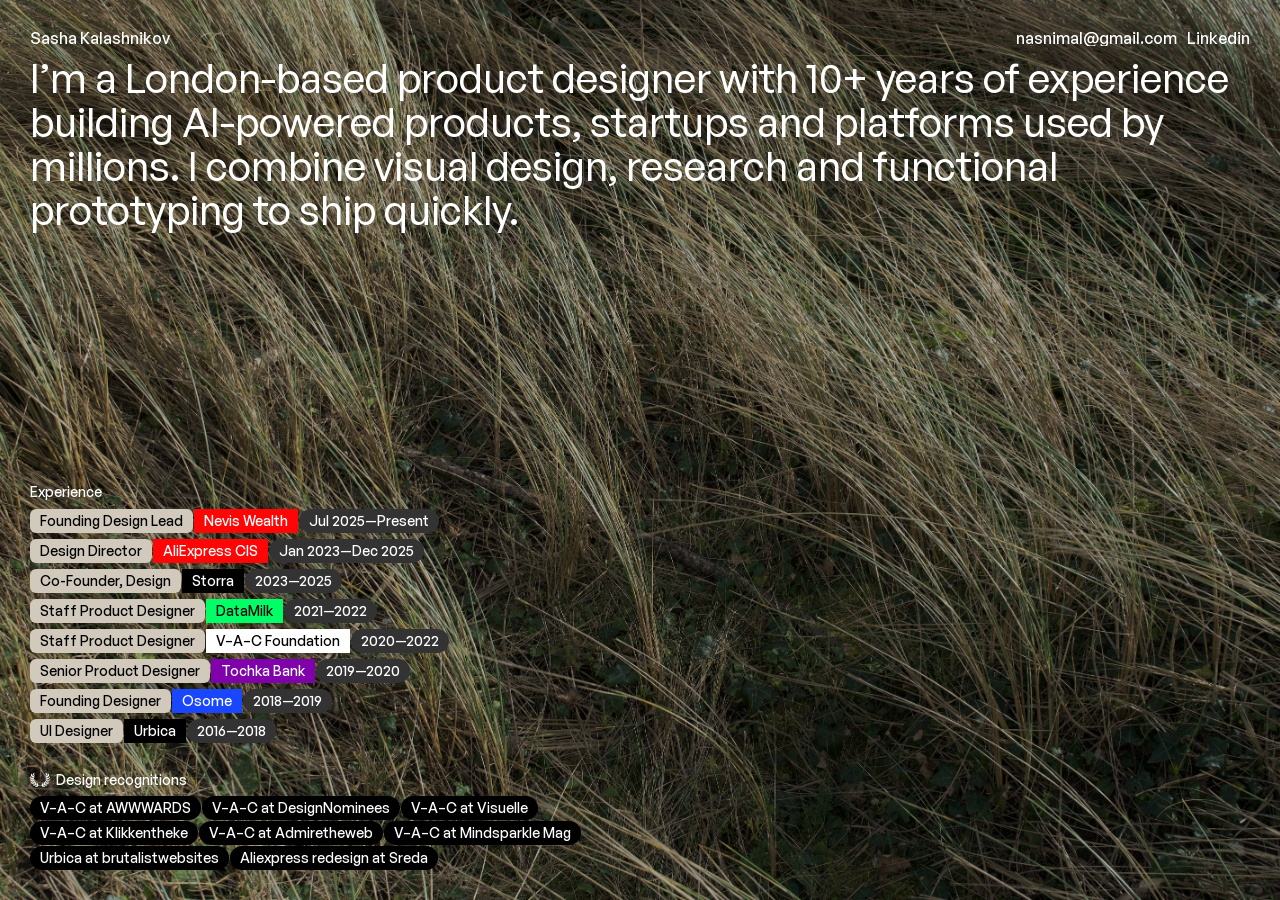
==== commit 582e6a39: "Move AliExpress prize last on homepage" ====
--- a/index.html
+++ b/index.html
@@ -47,7 +47,7 @@
     <!-- Start of bodyStart -->
     
     <!-- End of bodyStart -->
-    <div id="main"><!--$--><style data-html-style>html body { background: none; }</style><div data-root class="s-tSUaa s-7LVeL s-iYI72 s-bHisP s-vgndr s-72rtr7" style="min-height:100vh;width:auto"><div style="position:absolute;border-radius:inherit;top:0;right:0;bottom:0;left:0" data-background-image-wrapper="true"><img decoding="async" width="6000" height="4000" sizes="(min-width: 1453px) 100vw, (min-width: 810px) and (max-width: 1452px) 100vw, (max-width: 809px) 100vw" srcset="assets/background.jpeg 512w,assets/background.jpeg 1024w,assets/background.jpeg 2048w,assets/background.jpeg 4096w,assets/background.jpeg 6000w" src="assets/background.jpeg" alt style="display:block;width:100%;height:100%;border-radius:inherit;object-position:center;object-fit:cover" data-original-sizes="100vw"></div><div class="s-xir8yv"><div class="s-1wip41o" data-name="about me"><div class="s-17x72c9"><div class="s-cpuz3u" style="outline:none;display:flex;flex-direction:column;justify-content:flex-start;flex-shrink:0;transform:none" data-component-type="RichTextContainer"><p class="s-text text-body" data-styles-preset="body" style="--sk-text-color:var(--color-white, rgb(255, 255, 255))">Sasha Kalashnikov</p></div><div class="s-1s700mx"><div class="s-1qlnvj3" style="outline:none;display:flex;flex-direction:column;justify-content:flex-start;flex-shrink:0;transform:none" data-component-type="RichTextContainer"><p class="s-text text-body" data-styles-preset="body" style="--sk-text-color:var(--color-white, rgb(255, 255, 255))"><!--$--><a class="s-text text-link" data-styles-preset="link" href="mailto:nasnimal@gmail.com" target="_blank" rel="noopener">nasnimal@gmail.com</a><!--/$--></p></div><div class="s-2sy851" style="outline:none;display:flex;flex-direction:column;justify-content:flex-start;flex-shrink:0;transform:none" data-component-type="RichTextContainer"><p class="s-text text-body" data-styles-preset="body" style="--sk-text-color:var(--color-white, rgb(255, 255, 255))"><!--$--><a class="s-text text-link" data-styles-preset="link" href="https://www.linkedin.com/in/sashakalashnikov/" target="_blank" rel="noopener">Linkedin</a><!--/$--></p></div></div></div><div class="s-knz6ai" style="outline:none;display:flex;flex-direction:column;justify-content:flex-start;flex-shrink:0;transform:none" data-component-type="RichTextContainer"><h1 class="s-text text-heading" data-styles-preset="heading" style="--sk-text-color:var(--color-white, rgb(255, 255, 255))">I’m a London-based product designer with 10+ years of experience building AI-powered products, startups and platforms used by millions. I combine visual design, research and functional prototyping to ship quickly.</h1></div></div><div class="s-1opl030"><div class="s-4cuuhb"><div class="s-bmy2lj" style="outline:none;display:flex;flex-direction:column;justify-content:flex-start;flex-shrink:0;transform:none" data-component-type="RichTextContainer"><p class="s-text text-caption" data-styles-preset="caption" style="--sk-text-color:var(--color-white, rgb(255, 255, 255))">Experience</p></div><div class="s-y94nd"><div class="s-md3vc3"><div class="s-1z0trao" data-name="position"><div class="s-1uny4pd" style="outline:none;display:flex;flex-direction:column;justify-content:flex-start;flex-shrink:0;transform:none" data-component-type="RichTextContainer"><p class="s-text text-caption" data-styles-preset="caption">Founding Design Lead</p></div></div><div class="s-z3zzq6" data-name="company"><div class="s-1imwo2o" style="outline:none;display:flex;flex-direction:column;justify-content:flex-start;flex-shrink:0;transform:none" data-component-type="RichTextContainer"><p class="s-text text-caption" data-styles-preset="caption" style="--sk-text-color:var(--color-white, rgb(255, 255, 255))">Nevis Wealth</p></div></div><div class="s-ooc03i" data-name="company"><div class="s-13ab5uk" style="outline:none;display:flex;flex-direction:column;justify-content:flex-start;flex-shrink:0;transform:none" data-component-type="RichTextContainer"><p class="s-text text-caption" data-styles-preset="caption" style="--sk-text-color:var(--color-white, rgb(255, 255, 255))">Jul 2025—Present</p></div></div></div><div class="s-md3vc3"><div class="s-1z0trao" data-name="position"><div class="s-1uny4pd" style="outline:none;display:flex;flex-direction:column;justify-content:flex-start;flex-shrink:0;transform:none" data-component-type="RichTextContainer"><p class="s-text text-caption" data-styles-preset="caption">Design Director</p></div></div><div class="s-z3zzq6" data-name="company"><div class="s-1imwo2o" style="outline:none;display:flex;flex-direction:column;justify-content:flex-start;flex-shrink:0;transform:none" data-component-type="RichTextContainer"><p class="s-text text-caption" data-styles-preset="caption" style="--sk-text-color:var(--color-white, rgb(255, 255, 255))">AliExpress CIS</p></div></div><div class="s-ooc03i" data-name="company"><div class="s-13ab5uk" style="outline:none;display:flex;flex-direction:column;justify-content:flex-start;flex-shrink:0;transform:none" data-component-type="RichTextContainer"><p class="s-text text-caption" data-styles-preset="caption" style="--sk-text-color:var(--color-white, rgb(255, 255, 255))">Jan 2023—Dec 2025</p></div></div></div><div class="s-1g1awc0"><div class="s-lvtgn4" data-name="position"><div class="s-1ps8g14" style="outline:none;display:flex;flex-direction:column;justify-content:flex-start;flex-shrink:0;transform:none" data-component-type="RichTextContainer"><p class="s-text text-caption" data-styles-preset="caption">Co-Founder, Design</p></div></div><div class="s-o3v8fo" data-name="company"><div class="s-13x6v3e" style="outline:none;display:flex;flex-direction:column;justify-content:flex-start;flex-shrink:0;transform:none" data-component-type="RichTextContainer"><p class="s-text text-caption" data-styles-preset="caption" style="--sk-text-color:var(--color-white, rgb(255, 255, 255))">Storra</p></div></div><div class="s-1r82yas" data-name="company"><div class="s-qu5pm3" style="outline:none;display:flex;flex-direction:column;justify-content:flex-start;flex-shrink:0;transform:none" data-component-type="RichTextContainer"><p class="s-text text-caption" data-styles-preset="caption" style="--sk-text-color:var(--color-white, rgb(255, 255, 255))">2023—2025</p></div></div></div><div class="s-10mtk17"><div class="s-1b0vf3t" data-name="position"><div class="s-9b6z3v" style="outline:none;display:flex;flex-direction:column;justify-content:flex-start;flex-shrink:0;transform:none" data-component-type="RichTextContainer"><p class="s-text text-caption" data-styles-preset="caption">Staff Product Designer</p></div></div><!--$--><a class="s-yu6grp s-lux5qc" data-name="company" href="https://www.datamilk.ai/smart-components" target="_blank" rel="noopener"><div class="s-pk8b2g" style="outline:none;display:flex;flex-direction:column;justify-content:flex-start;flex-shrink:0;transform:none" data-component-type="RichTextContainer"><p class="s-text text-caption" data-styles-preset="caption">DataMilk</p></div></a><!--/$--><div class="s-1b7h33n" data-name="company"><div class="s-1c6ecuu" style="outline:none;display:flex;flex-direction:column;justify-content:flex-start;flex-shrink:0;transform:none" data-component-type="RichTextContainer"><p class="s-text text-caption" data-styles-preset="caption" style="--sk-text-color:var(--color-white, rgb(255, 255, 255))">2021—2022</p></div></div></div><div class="s-xh8ak8"><div class="s-i6sbm5" data-name="position"><div class="s-1m6hr77" style="outline:none;display:flex;flex-direction:column;justify-content:flex-start;flex-shrink:0;transform:none" data-component-type="RichTextContainer"><p class="s-text text-caption" data-styles-preset="caption">Staff Product Designer</p></div></div><!--$--><a class="s-v552aa s-lux5qc" data-name="company" href="https://v-a-c.org/en" target="_blank" rel="noopener"><div class="s-1azgdnw" style="outline:none;display:flex;flex-direction:column;justify-content:flex-start;flex-shrink:0;transform:none" data-component-type="RichTextContainer"><p class="s-text text-caption" data-styles-preset="caption">V–A–C Foundation</p></div></a><!--/$--><div class="s-1gcy0io" data-name="company"><div class="s-1vec6iw" style="outline:none;display:flex;flex-direction:column;justify-content:flex-start;flex-shrink:0;transform:none" data-component-type="RichTextContainer"><p class="s-text text-caption" data-styles-preset="caption" style="--sk-text-color:var(--color-white, rgb(255, 255, 255))">2020—2022</p></div></div></div><div class="s-v9sjfs"><div class="s-kbn0wg" data-name="position"><div class="s-mldx66" style="outline:none;display:flex;flex-direction:column;justify-content:flex-start;flex-shrink:0;transform:none" data-component-type="RichTextContainer"><p class="s-text text-caption" data-styles-preset="caption">Senior Product Designer</p></div></div><!--$--><a class="s-b06eiv s-lux5qc" data-name="company" href="https://youtu.be/gbGG7Mh5ZUk" target="_blank" rel="noopener"><div class="s-1jvwuj6" style="outline:none;display:flex;flex-direction:column;justify-content:flex-start;flex-shrink:0;transform:none" data-component-type="RichTextContainer"><p class="s-text text-caption" data-styles-preset="caption" style="--sk-text-color:var(--color-white, rgb(255, 255, 255))">Tochka Bank</p></div></a><!--/$--><div class="s-b372ln" data-name="company"><div class="s-1l9y45b" style="outline:none;display:flex;flex-direction:column;justify-content:flex-start;flex-shrink:0;transform:none" data-component-type="RichTextContainer"><p class="s-text text-caption" data-styles-preset="caption" style="--sk-text-color:var(--color-white, rgb(255, 255, 255))">2019—2020</p></div></div></div><div class="s-16hwl2k"><div class="s-5jjuwk" data-name="position"><div class="s-i9co9l" style="outline:none;display:flex;flex-direction:column;justify-content:flex-start;flex-shrink:0;transform:none" data-component-type="RichTextContainer"><p class="s-text text-caption" data-styles-preset="caption">Founding Designer</p></div></div><!--$--><a class="s-ue7w7i s-lux5qc" data-name="company" href="https://osome.com/uk/" target="_blank" rel="noopener"><div class="s-17gzdq2" style="outline:none;display:flex;flex-direction:column;justify-content:flex-start;flex-shrink:0;transform:none" data-component-type="RichTextContainer"><p class="s-text text-caption" data-styles-preset="caption" style="--sk-text-color:var(--color-white, rgb(255, 255, 255))">Osome</p></div></a><!--/$--><div class="s-1jbq1m3" data-name="company"><div class="s-1stwxor" style="outline:none;display:flex;flex-direction:column;justify-content:flex-start;flex-shrink:0;transform:none" data-component-type="RichTextContainer"><p class="s-text text-caption" data-styles-preset="caption" style="--sk-text-color:var(--color-white, rgb(255, 255, 255))">2018—2019</p></div></div></div><div class="s-amz2ps"><div class="s-imvas9" data-name="position"><div class="s-10hbsnq" style="outline:none;display:flex;flex-direction:column;justify-content:flex-start;flex-shrink:0;transform:none" data-component-type="RichTextContainer"><p class="s-text text-caption" data-styles-preset="caption">UI Designer</p></div></div><!--$--><a class="s-dpdkr0 s-lux5qc" data-name="company" href="https://urbica.io/en/" target="_blank" rel="noopener"><div class="s-1mykro2" style="outline:none;display:flex;flex-direction:column;justify-content:flex-start;flex-shrink:0;transform:none" data-component-type="RichTextContainer"><p class="s-text text-caption" data-styles-preset="caption" style="--sk-text-color:var(--color-white, rgb(255, 255, 255))">Urbica</p></div></a><!--/$--><div class="s-1sg30yy" data-name="company"><div class="s-13xfh8o" style="outline:none;display:flex;flex-direction:column;justify-content:flex-start;flex-shrink:0;transform:none" data-component-type="RichTextContainer"><p class="s-text text-caption" data-styles-preset="caption" style="--sk-text-color:var(--color-white, rgb(255, 255, 255))">2016—2018</p></div></div></div></div></div><div class="s-rti3kv"><div class="s-bfp9e1" data-name="recognition-title"><div data-component-type="SVG" data-name="Union" style="image-rendering:pixelated;flex-shrink:0" class="s-9xyt07" aria-hidden="true"><div class="svgContainer" style="width:100%;height:100%;aspect-ratio:inherit"><svg style="width:100%;height:100%;"><use href="#svg10048207365"/></svg></div></div><div class="s-bx3gsq" data-name="Years" style="outline:none;display:flex;flex-direction:column;justify-content:flex-start;flex-shrink:0;transform:none" data-component-type="RichTextContainer"><p class="s-text text-caption" data-styles-preset="caption" style="--sk-text-color:var(--color-white, rgb(255, 255, 255))">Design recognitions</p></div></div><div class="s-18ygr97"><div class="s-1jat5s4-container"><!--$--><a class="s-vWCqX s-vgndr s-nyn37q s-v-nyn37q s-1sayskv" data-name="Variant 1" style="background-color:var(--color-black, rgb(0, 0, 0));border-bottom-left-radius:240px;border-bottom-right-radius:240px;border-top-left-radius:240px;border-top-right-radius:240px" href="https://2023-festivalsreda-ru.translate.goog/works/rebrending-redizajn-ajdentiki/5415/index.html?_x_tr_sl=fr&amp;_x_tr_tl=en&amp;_x_tr_hl=en&amp;_x_tr_pto=wapp" target="_blank" rel="noopener"><div class="s-1eq2id6" style="outline:none;display:flex;flex-direction:column;justify-content:flex-start;flex-shrink:0;--extracted-r6o4lv:var(--color-white, rgb(255, 255, 255));transform:none" data-component-type="RichTextContainer"><p class="s-text text-caption" data-styles-preset="caption" style="--sk-text-color:var(--extracted-r6o4lv, var(--color-white, rgb(255, 255, 255)))">Aliexpress redesign at Sreda</p></div></a><!--/$--></div><div class="s-x1zypo-container"><!--$--><a class="s-vWCqX s-vgndr s-nyn37q s-v-nyn37q s-1sayskv" data-name="Variant 1" style="background-color:var(--color-black, rgb(0, 0, 0));border-bottom-left-radius:240px;border-bottom-right-radius:240px;border-top-left-radius:240px;border-top-right-radius:240px" href="https://www.awwwards.com/sites/v-a-c-foundation" target="_blank" rel="noopener"><div class="s-1eq2id6" style="outline:none;display:flex;flex-direction:column;justify-content:flex-start;flex-shrink:0;--extracted-r6o4lv:var(--color-white, rgb(255, 255, 255));transform:none" data-component-type="RichTextContainer"><p class="s-text text-caption" data-styles-preset="caption" style="--sk-text-color:var(--extracted-r6o4lv, var(--color-white, rgb(255, 255, 255)))">V–A–C at AWWWARDS</p></div></a><!--/$--></div><div class="s-x1zypo-container"><!--$--><a class="s-vWCqX s-vgndr s-nyn37q s-v-nyn37q s-1sayskv" data-name="Variant 1" style="background-color:var(--color-black, rgb(0, 0, 0));border-bottom-left-radius:240px;border-bottom-right-radius:240px;border-top-left-radius:240px;border-top-right-radius:240px" href="https://www.designnominees.com/sites/vac-foundation" target="_blank" rel="noopener"><div class="s-1eq2id6" style="outline:none;display:flex;flex-direction:column;justify-content:flex-start;flex-shrink:0;--extracted-r6o4lv:var(--color-white, rgb(255, 255, 255));transform:none" data-component-type="RichTextContainer"><p class="s-text text-caption" data-styles-preset="caption" style="--sk-text-color:var(--extracted-r6o4lv, var(--color-white, rgb(255, 255, 255)))">V–A–C at DesignNominees</p></div></a><!--/$--></div><div class="s-1s0k1nw-container"><!--$--><a class="s-vWCqX s-vgndr s-nyn37q s-v-nyn37q s-1sayskv" data-name="Variant 1" style="background-color:var(--color-black, rgb(0, 0, 0));border-bottom-left-radius:240px;border-bottom-right-radius:240px;border-top-left-radius:240px;border-top-right-radius:240px" href="https://visuelle.co.uk/v-a-c-foundationalex-kalashnikov/" target="_blank" rel="noopener"><div class="s-1eq2id6" style="outline:none;display:flex;flex-direction:column;justify-content:flex-start;flex-shrink:0;--extracted-r6o4lv:var(--color-white, rgb(255, 255, 255));transform:none" data-component-type="RichTextContainer"><p class="s-text text-caption" data-styles-preset="caption" style="--sk-text-color:var(--extracted-r6o4lv, var(--color-white, rgb(255, 255, 255)))">V–A–C at Visuelle</p></div></a><!--/$--></div><div class="s-1cbi1lb-container"><!--$--><a class="s-vWCqX s-vgndr s-nyn37q s-v-nyn37q s-1sayskv" data-name="Variant 1" style="background-color:var(--color-black, rgb(0, 0, 0));border-bottom-left-radius:240px;border-bottom-right-radius:240px;border-top-left-radius:240px;border-top-right-radius:240px" href="https://klikkentheke.com/catalogue/v-a-c-foundation/" target="_blank" rel="noopener"><div class="s-1eq2id6" style="outline:none;display:flex;flex-direction:column;justify-content:flex-start;flex-shrink:0;--extracted-r6o4lv:var(--color-white, rgb(255, 255, 255));transform:none" data-component-type="RichTextContainer"><p class="s-text text-caption" data-styles-preset="caption" style="--sk-text-color:var(--extracted-r6o4lv, var(--color-white, rgb(255, 255, 255)))">V–A–C at Klikkentheke</p></div></a><!--/$--></div><div class="s-tp2ba0-container"><!--$--><a class="s-vWCqX s-vgndr s-nyn37q s-v-nyn37q s-1sayskv" data-name="Variant 1" style="background-color:var(--color-black, rgb(0, 0, 0));border-bottom-left-radius:240px;border-bottom-right-radius:240px;border-top-left-radius:240px;border-top-right-radius:240px" href="https://admiretheweb.com/inspiration/v-a-c/" target="_blank" rel="noopener"><div class="s-1eq2id6" style="outline:none;display:flex;flex-direction:column;justify-content:flex-start;flex-shrink:0;--extracted-r6o4lv:var(--color-white, rgb(255, 255, 255));transform:none" data-component-type="RichTextContainer"><p class="s-text text-caption" data-styles-preset="caption" style="--sk-text-color:var(--extracted-r6o4lv, var(--color-white, rgb(255, 255, 255)))">V–A–C at Admiretheweb</p></div></a><!--/$--></div><div class="s-1fq7roz-container"><!--$--><a class="s-vWCqX s-vgndr s-nyn37q s-v-nyn37q s-1sayskv" data-name="Variant 1" style="background-color:var(--color-black, rgb(0, 0, 0));border-bottom-left-radius:240px;border-bottom-right-radius:240px;border-top-left-radius:240px;border-top-right-radius:240px" href="https://mindsparklemag.com/website/v-c-foundation/" target="_blank" rel="noopener"><div class="s-1eq2id6" style="outline:none;display:flex;flex-direction:column;justify-content:flex-start;flex-shrink:0;--extracted-r6o4lv:var(--color-white, rgb(255, 255, 255));transform:none" data-component-type="RichTextContainer"><p class="s-text text-caption" data-styles-preset="caption" style="--sk-text-color:var(--extracted-r6o4lv, var(--color-white, rgb(255, 255, 255)))">V–A–C at Mindsparkle Mag</p></div></a><!--/$--></div><div class="s-d1e1g9-container"><!--$--><a class="s-vWCqX s-vgndr s-nyn37q s-v-nyn37q s-1sayskv" data-name="Variant 1" style="background-color:var(--color-black, rgb(0, 0, 0));border-bottom-left-radius:240px;border-bottom-right-radius:240px;border-top-left-radius:240px;border-top-right-radius:240px" href="https://brutalistwebsites.com/urbica.co/" target="_blank" rel="noopener"><div class="s-1eq2id6" style="outline:none;display:flex;flex-direction:column;justify-content:flex-start;flex-shrink:0;--extracted-r6o4lv:var(--color-white, rgb(255, 255, 255));transform:none" data-component-type="RichTextContainer"><p class="s-text text-caption" data-styles-preset="caption" style="--sk-text-color:var(--extracted-r6o4lv, var(--color-white, rgb(255, 255, 255)))">Urbica at brutalistwebsites</p></div></a><!--/$--></div></div></div></div></div></div><div id="overlay"></div><!--/$--></div><script>(()=>{function u(){function n(t,e,i){let r=document.createElement("a");r.href=t,r.target=i,r.rel=e,document.body.appendChild(r),r.click(),r.remove()}function o(t){if(this.dataset.hydrated){this.removeEventListener("click",o);return}t.preventDefault(),t.stopPropagation();let e=this.getAttribute("href");if(!e)return;if(/Mac|iPod|iPhone|iPad/u.test(navigator.userAgent)?t.metaKey:t.ctrlKey)return n(e,"","_blank");let r=this.getAttribute("rel")??"",c=this.getAttribute("target")??"";n(e,r,c)}function a(t){if(this.dataset.hydrated){this.removeEventListener("auxclick",o);return}t.preventDefault(),t.stopPropagation();let e=this.getAttribute("href");e&&n(e,"","_blank")}function s(t){if(this.dataset.hydrated){this.removeEventListener("keydown",s);return}if(t.key!=="Enter")return;t.preventDefault(),t.stopPropagation();let e=this.getAttribute("href");if(!e)return;let i=this.getAttribute("rel")??"",r=this.getAttribute("target")??"";n(e,i,r)}document.querySelectorAll("[data-nested-link]").forEach(t=>{t instanceof HTMLElement&&(t.addEventListener("click",o),t.addEventListener("auxclick",a),t.addEventListener("keydown",s))})}return u})()()</script><script>(()=>{function i(){for(let e of document.querySelectorAll("[data-original-sizes]")){let t=e.getAttribute("data-original-sizes");t===""?e.removeAttribute("sizes"):e.setAttribute("sizes",t),e.removeAttribute("data-original-sizes")}}function a(){window.__onRewriteBreakpoints=i}return a})()()</script>
+    <div id="main"><!--$--><style data-html-style>html body { background: none; }</style><div data-root class="s-tSUaa s-7LVeL s-iYI72 s-bHisP s-vgndr s-72rtr7" style="min-height:100vh;width:auto"><div style="position:absolute;border-radius:inherit;top:0;right:0;bottom:0;left:0" data-background-image-wrapper="true"><img decoding="async" width="6000" height="4000" sizes="(min-width: 1453px) 100vw, (min-width: 810px) and (max-width: 1452px) 100vw, (max-width: 809px) 100vw" srcset="assets/background.jpeg 512w,assets/background.jpeg 1024w,assets/background.jpeg 2048w,assets/background.jpeg 4096w,assets/background.jpeg 6000w" src="assets/background.jpeg" alt style="display:block;width:100%;height:100%;border-radius:inherit;object-position:center;object-fit:cover" data-original-sizes="100vw"></div><div class="s-xir8yv"><div class="s-1wip41o" data-name="about me"><div class="s-17x72c9"><div class="s-cpuz3u" style="outline:none;display:flex;flex-direction:column;justify-content:flex-start;flex-shrink:0;transform:none" data-component-type="RichTextContainer"><p class="s-text text-body" data-styles-preset="body" style="--sk-text-color:var(--color-white, rgb(255, 255, 255))">Sasha Kalashnikov</p></div><div class="s-1s700mx"><div class="s-1qlnvj3" style="outline:none;display:flex;flex-direction:column;justify-content:flex-start;flex-shrink:0;transform:none" data-component-type="RichTextContainer"><p class="s-text text-body" data-styles-preset="body" style="--sk-text-color:var(--color-white, rgb(255, 255, 255))"><!--$--><a class="s-text text-link" data-styles-preset="link" href="mailto:nasnimal@gmail.com" target="_blank" rel="noopener">nasnimal@gmail.com</a><!--/$--></p></div><div class="s-2sy851" style="outline:none;display:flex;flex-direction:column;justify-content:flex-start;flex-shrink:0;transform:none" data-component-type="RichTextContainer"><p class="s-text text-body" data-styles-preset="body" style="--sk-text-color:var(--color-white, rgb(255, 255, 255))"><!--$--><a class="s-text text-link" data-styles-preset="link" href="https://www.linkedin.com/in/sashakalashnikov/" target="_blank" rel="noopener">Linkedin</a><!--/$--></p></div></div></div><div class="s-knz6ai" style="outline:none;display:flex;flex-direction:column;justify-content:flex-start;flex-shrink:0;transform:none" data-component-type="RichTextContainer"><h1 class="s-text text-heading" data-styles-preset="heading" style="--sk-text-color:var(--color-white, rgb(255, 255, 255))">I’m a London-based product designer with 10+ years of experience building AI-powered products, startups and platforms used by millions. I combine visual design, research and functional prototyping to ship quickly.</h1></div></div><div class="s-1opl030"><div class="s-4cuuhb"><div class="s-bmy2lj" style="outline:none;display:flex;flex-direction:column;justify-content:flex-start;flex-shrink:0;transform:none" data-component-type="RichTextContainer"><p class="s-text text-caption" data-styles-preset="caption" style="--sk-text-color:var(--color-white, rgb(255, 255, 255))">Experience</p></div><div class="s-y94nd"><div class="s-md3vc3"><div class="s-1z0trao" data-name="position"><div class="s-1uny4pd" style="outline:none;display:flex;flex-direction:column;justify-content:flex-start;flex-shrink:0;transform:none" data-component-type="RichTextContainer"><p class="s-text text-caption" data-styles-preset="caption">Founding Design Lead</p></div></div><div class="s-z3zzq6" data-name="company"><div class="s-1imwo2o" style="outline:none;display:flex;flex-direction:column;justify-content:flex-start;flex-shrink:0;transform:none" data-component-type="RichTextContainer"><p class="s-text text-caption" data-styles-preset="caption" style="--sk-text-color:var(--color-white, rgb(255, 255, 255))">Nevis Wealth</p></div></div><div class="s-ooc03i" data-name="company"><div class="s-13ab5uk" style="outline:none;display:flex;flex-direction:column;justify-content:flex-start;flex-shrink:0;transform:none" data-component-type="RichTextContainer"><p class="s-text text-caption" data-styles-preset="caption" style="--sk-text-color:var(--color-white, rgb(255, 255, 255))">Jul 2025—Present</p></div></div></div><div class="s-md3vc3"><div class="s-1z0trao" data-name="position"><div class="s-1uny4pd" style="outline:none;display:flex;flex-direction:column;justify-content:flex-start;flex-shrink:0;transform:none" data-component-type="RichTextContainer"><p class="s-text text-caption" data-styles-preset="caption">Design Director</p></div></div><div class="s-z3zzq6" data-name="company"><div class="s-1imwo2o" style="outline:none;display:flex;flex-direction:column;justify-content:flex-start;flex-shrink:0;transform:none" data-component-type="RichTextContainer"><p class="s-text text-caption" data-styles-preset="caption" style="--sk-text-color:var(--color-white, rgb(255, 255, 255))">AliExpress CIS</p></div></div><div class="s-ooc03i" data-name="company"><div class="s-13ab5uk" style="outline:none;display:flex;flex-direction:column;justify-content:flex-start;flex-shrink:0;transform:none" data-component-type="RichTextContainer"><p class="s-text text-caption" data-styles-preset="caption" style="--sk-text-color:var(--color-white, rgb(255, 255, 255))">Jan 2023—Dec 2025</p></div></div></div><div class="s-1g1awc0"><div class="s-lvtgn4" data-name="position"><div class="s-1ps8g14" style="outline:none;display:flex;flex-direction:column;justify-content:flex-start;flex-shrink:0;transform:none" data-component-type="RichTextContainer"><p class="s-text text-caption" data-styles-preset="caption">Co-Founder, Design</p></div></div><div class="s-o3v8fo" data-name="company"><div class="s-13x6v3e" style="outline:none;display:flex;flex-direction:column;justify-content:flex-start;flex-shrink:0;transform:none" data-component-type="RichTextContainer"><p class="s-text text-caption" data-styles-preset="caption" style="--sk-text-color:var(--color-white, rgb(255, 255, 255))">Storra</p></div></div><div class="s-1r82yas" data-name="company"><div class="s-qu5pm3" style="outline:none;display:flex;flex-direction:column;justify-content:flex-start;flex-shrink:0;transform:none" data-component-type="RichTextContainer"><p class="s-text text-caption" data-styles-preset="caption" style="--sk-text-color:var(--color-white, rgb(255, 255, 255))">2023—2025</p></div></div></div><div class="s-10mtk17"><div class="s-1b0vf3t" data-name="position"><div class="s-9b6z3v" style="outline:none;display:flex;flex-direction:column;justify-content:flex-start;flex-shrink:0;transform:none" data-component-type="RichTextContainer"><p class="s-text text-caption" data-styles-preset="caption">Staff Product Designer</p></div></div><!--$--><a class="s-yu6grp s-lux5qc" data-name="company" href="https://www.datamilk.ai/smart-components" target="_blank" rel="noopener"><div class="s-pk8b2g" style="outline:none;display:flex;flex-direction:column;justify-content:flex-start;flex-shrink:0;transform:none" data-component-type="RichTextContainer"><p class="s-text text-caption" data-styles-preset="caption">DataMilk</p></div></a><!--/$--><div class="s-1b7h33n" data-name="company"><div class="s-1c6ecuu" style="outline:none;display:flex;flex-direction:column;justify-content:flex-start;flex-shrink:0;transform:none" data-component-type="RichTextContainer"><p class="s-text text-caption" data-styles-preset="caption" style="--sk-text-color:var(--color-white, rgb(255, 255, 255))">2021—2022</p></div></div></div><div class="s-xh8ak8"><div class="s-i6sbm5" data-name="position"><div class="s-1m6hr77" style="outline:none;display:flex;flex-direction:column;justify-content:flex-start;flex-shrink:0;transform:none" data-component-type="RichTextContainer"><p class="s-text text-caption" data-styles-preset="caption">Staff Product Designer</p></div></div><!--$--><a class="s-v552aa s-lux5qc" data-name="company" href="https://v-a-c.org/en" target="_blank" rel="noopener"><div class="s-1azgdnw" style="outline:none;display:flex;flex-direction:column;justify-content:flex-start;flex-shrink:0;transform:none" data-component-type="RichTextContainer"><p class="s-text text-caption" data-styles-preset="caption">V–A–C Foundation</p></div></a><!--/$--><div class="s-1gcy0io" data-name="company"><div class="s-1vec6iw" style="outline:none;display:flex;flex-direction:column;justify-content:flex-start;flex-shrink:0;transform:none" data-component-type="RichTextContainer"><p class="s-text text-caption" data-styles-preset="caption" style="--sk-text-color:var(--color-white, rgb(255, 255, 255))">2020—2022</p></div></div></div><div class="s-v9sjfs"><div class="s-kbn0wg" data-name="position"><div class="s-mldx66" style="outline:none;display:flex;flex-direction:column;justify-content:flex-start;flex-shrink:0;transform:none" data-component-type="RichTextContainer"><p class="s-text text-caption" data-styles-preset="caption">Senior Product Designer</p></div></div><!--$--><a class="s-b06eiv s-lux5qc" data-name="company" href="https://youtu.be/gbGG7Mh5ZUk" target="_blank" rel="noopener"><div class="s-1jvwuj6" style="outline:none;display:flex;flex-direction:column;justify-content:flex-start;flex-shrink:0;transform:none" data-component-type="RichTextContainer"><p class="s-text text-caption" data-styles-preset="caption" style="--sk-text-color:var(--color-white, rgb(255, 255, 255))">Tochka Bank</p></div></a><!--/$--><div class="s-b372ln" data-name="company"><div class="s-1l9y45b" style="outline:none;display:flex;flex-direction:column;justify-content:flex-start;flex-shrink:0;transform:none" data-component-type="RichTextContainer"><p class="s-text text-caption" data-styles-preset="caption" style="--sk-text-color:var(--color-white, rgb(255, 255, 255))">2019—2020</p></div></div></div><div class="s-16hwl2k"><div class="s-5jjuwk" data-name="position"><div class="s-i9co9l" style="outline:none;display:flex;flex-direction:column;justify-content:flex-start;flex-shrink:0;transform:none" data-component-type="RichTextContainer"><p class="s-text text-caption" data-styles-preset="caption">Founding Designer</p></div></div><!--$--><a class="s-ue7w7i s-lux5qc" data-name="company" href="https://osome.com/uk/" target="_blank" rel="noopener"><div class="s-17gzdq2" style="outline:none;display:flex;flex-direction:column;justify-content:flex-start;flex-shrink:0;transform:none" data-component-type="RichTextContainer"><p class="s-text text-caption" data-styles-preset="caption" style="--sk-text-color:var(--color-white, rgb(255, 255, 255))">Osome</p></div></a><!--/$--><div class="s-1jbq1m3" data-name="company"><div class="s-1stwxor" style="outline:none;display:flex;flex-direction:column;justify-content:flex-start;flex-shrink:0;transform:none" data-component-type="RichTextContainer"><p class="s-text text-caption" data-styles-preset="caption" style="--sk-text-color:var(--color-white, rgb(255, 255, 255))">2018—2019</p></div></div></div><div class="s-amz2ps"><div class="s-imvas9" data-name="position"><div class="s-10hbsnq" style="outline:none;display:flex;flex-direction:column;justify-content:flex-start;flex-shrink:0;transform:none" data-component-type="RichTextContainer"><p class="s-text text-caption" data-styles-preset="caption">UI Designer</p></div></div><!--$--><a class="s-dpdkr0 s-lux5qc" data-name="company" href="https://urbica.io/en/" target="_blank" rel="noopener"><div class="s-1mykro2" style="outline:none;display:flex;flex-direction:column;justify-content:flex-start;flex-shrink:0;transform:none" data-component-type="RichTextContainer"><p class="s-text text-caption" data-styles-preset="caption" style="--sk-text-color:var(--color-white, rgb(255, 255, 255))">Urbica</p></div></a><!--/$--><div class="s-1sg30yy" data-name="company"><div class="s-13xfh8o" style="outline:none;display:flex;flex-direction:column;justify-content:flex-start;flex-shrink:0;transform:none" data-component-type="RichTextContainer"><p class="s-text text-caption" data-styles-preset="caption" style="--sk-text-color:var(--color-white, rgb(255, 255, 255))">2016—2018</p></div></div></div></div></div><div class="s-rti3kv"><div class="s-bfp9e1" data-name="recognition-title"><div data-component-type="SVG" data-name="Union" style="image-rendering:pixelated;flex-shrink:0" class="s-9xyt07" aria-hidden="true"><div class="svgContainer" style="width:100%;height:100%;aspect-ratio:inherit"><svg style="width:100%;height:100%;"><use href="#svg10048207365"/></svg></div></div><div class="s-bx3gsq" data-name="Years" style="outline:none;display:flex;flex-direction:column;justify-content:flex-start;flex-shrink:0;transform:none" data-component-type="RichTextContainer"><p class="s-text text-caption" data-styles-preset="caption" style="--sk-text-color:var(--color-white, rgb(255, 255, 255))">Design recognitions</p></div></div><div class="s-18ygr97"><div class="s-x1zypo-container"><!--$--><a class="s-vWCqX s-vgndr s-nyn37q s-v-nyn37q s-1sayskv" data-name="Variant 1" style="background-color:var(--color-black, rgb(0, 0, 0));border-bottom-left-radius:240px;border-bottom-right-radius:240px;border-top-left-radius:240px;border-top-right-radius:240px" href="https://www.awwwards.com/sites/v-a-c-foundation" target="_blank" rel="noopener"><div class="s-1eq2id6" style="outline:none;display:flex;flex-direction:column;justify-content:flex-start;flex-shrink:0;--extracted-r6o4lv:var(--color-white, rgb(255, 255, 255));transform:none" data-component-type="RichTextContainer"><p class="s-text text-caption" data-styles-preset="caption" style="--sk-text-color:var(--extracted-r6o4lv, var(--color-white, rgb(255, 255, 255)))">V–A–C at AWWWARDS</p></div></a><!--/$--></div><div class="s-x1zypo-container"><!--$--><a class="s-vWCqX s-vgndr s-nyn37q s-v-nyn37q s-1sayskv" data-name="Variant 1" style="background-color:var(--color-black, rgb(0, 0, 0));border-bottom-left-radius:240px;border-bottom-right-radius:240px;border-top-left-radius:240px;border-top-right-radius:240px" href="https://www.designnominees.com/sites/vac-foundation" target="_blank" rel="noopener"><div class="s-1eq2id6" style="outline:none;display:flex;flex-direction:column;justify-content:flex-start;flex-shrink:0;--extracted-r6o4lv:var(--color-white, rgb(255, 255, 255));transform:none" data-component-type="RichTextContainer"><p class="s-text text-caption" data-styles-preset="caption" style="--sk-text-color:var(--extracted-r6o4lv, var(--color-white, rgb(255, 255, 255)))">V–A–C at DesignNominees</p></div></a><!--/$--></div><div class="s-1s0k1nw-container"><!--$--><a class="s-vWCqX s-vgndr s-nyn37q s-v-nyn37q s-1sayskv" data-name="Variant 1" style="background-color:var(--color-black, rgb(0, 0, 0));border-bottom-left-radius:240px;border-bottom-right-radius:240px;border-top-left-radius:240px;border-top-right-radius:240px" href="https://visuelle.co.uk/v-a-c-foundationalex-kalashnikov/" target="_blank" rel="noopener"><div class="s-1eq2id6" style="outline:none;display:flex;flex-direction:column;justify-content:flex-start;flex-shrink:0;--extracted-r6o4lv:var(--color-white, rgb(255, 255, 255));transform:none" data-component-type="RichTextContainer"><p class="s-text text-caption" data-styles-preset="caption" style="--sk-text-color:var(--extracted-r6o4lv, var(--color-white, rgb(255, 255, 255)))">V–A–C at Visuelle</p></div></a><!--/$--></div><div class="s-1cbi1lb-container"><!--$--><a class="s-vWCqX s-vgndr s-nyn37q s-v-nyn37q s-1sayskv" data-name="Variant 1" style="background-color:var(--color-black, rgb(0, 0, 0));border-bottom-left-radius:240px;border-bottom-right-radius:240px;border-top-left-radius:240px;border-top-right-radius:240px" href="https://klikkentheke.com/catalogue/v-a-c-foundation/" target="_blank" rel="noopener"><div class="s-1eq2id6" style="outline:none;display:flex;flex-direction:column;justify-content:flex-start;flex-shrink:0;--extracted-r6o4lv:var(--color-white, rgb(255, 255, 255));transform:none" data-component-type="RichTextContainer"><p class="s-text text-caption" data-styles-preset="caption" style="--sk-text-color:var(--extracted-r6o4lv, var(--color-white, rgb(255, 255, 255)))">V–A–C at Klikkentheke</p></div></a><!--/$--></div><div class="s-tp2ba0-container"><!--$--><a class="s-vWCqX s-vgndr s-nyn37q s-v-nyn37q s-1sayskv" data-name="Variant 1" style="background-color:var(--color-black, rgb(0, 0, 0));border-bottom-left-radius:240px;border-bottom-right-radius:240px;border-top-left-radius:240px;border-top-right-radius:240px" href="https://admiretheweb.com/inspiration/v-a-c/" target="_blank" rel="noopener"><div class="s-1eq2id6" style="outline:none;display:flex;flex-direction:column;justify-content:flex-start;flex-shrink:0;--extracted-r6o4lv:var(--color-white, rgb(255, 255, 255));transform:none" data-component-type="RichTextContainer"><p class="s-text text-caption" data-styles-preset="caption" style="--sk-text-color:var(--extracted-r6o4lv, var(--color-white, rgb(255, 255, 255)))">V–A–C at Admiretheweb</p></div></a><!--/$--></div><div class="s-1fq7roz-container"><!--$--><a class="s-vWCqX s-vgndr s-nyn37q s-v-nyn37q s-1sayskv" data-name="Variant 1" style="background-color:var(--color-black, rgb(0, 0, 0));border-bottom-left-radius:240px;border-bottom-right-radius:240px;border-top-left-radius:240px;border-top-right-radius:240px" href="https://mindsparklemag.com/website/v-c-foundation/" target="_blank" rel="noopener"><div class="s-1eq2id6" style="outline:none;display:flex;flex-direction:column;justify-content:flex-start;flex-shrink:0;--extracted-r6o4lv:var(--color-white, rgb(255, 255, 255));transform:none" data-component-type="RichTextContainer"><p class="s-text text-caption" data-styles-preset="caption" style="--sk-text-color:var(--extracted-r6o4lv, var(--color-white, rgb(255, 255, 255)))">V–A–C at Mindsparkle Mag</p></div></a><!--/$--></div><div class="s-d1e1g9-container"><!--$--><a class="s-vWCqX s-vgndr s-nyn37q s-v-nyn37q s-1sayskv" data-name="Variant 1" style="background-color:var(--color-black, rgb(0, 0, 0));border-bottom-left-radius:240px;border-bottom-right-radius:240px;border-top-left-radius:240px;border-top-right-radius:240px" href="https://brutalistwebsites.com/urbica.co/" target="_blank" rel="noopener"><div class="s-1eq2id6" style="outline:none;display:flex;flex-direction:column;justify-content:flex-start;flex-shrink:0;--extracted-r6o4lv:var(--color-white, rgb(255, 255, 255));transform:none" data-component-type="RichTextContainer"><p class="s-text text-caption" data-styles-preset="caption" style="--sk-text-color:var(--extracted-r6o4lv, var(--color-white, rgb(255, 255, 255)))">Urbica at brutalistwebsites</p></div></a><!--/$--></div><div class="s-1jat5s4-container"><!--$--><a class="s-vWCqX s-vgndr s-nyn37q s-v-nyn37q s-1sayskv" data-name="Variant 1" style="background-color:var(--color-black, rgb(0, 0, 0));border-bottom-left-radius:240px;border-bottom-right-radius:240px;border-top-left-radius:240px;border-top-right-radius:240px" href="https://2023-festivalsreda-ru.translate.goog/works/rebrending-redizajn-ajdentiki/5415/index.html?_x_tr_sl=fr&amp;_x_tr_tl=en&amp;_x_tr_hl=en&amp;_x_tr_pto=wapp" target="_blank" rel="noopener"><div class="s-1eq2id6" style="outline:none;display:flex;flex-direction:column;justify-content:flex-start;flex-shrink:0;--extracted-r6o4lv:var(--color-white, rgb(255, 255, 255));transform:none" data-component-type="RichTextContainer"><p class="s-text text-caption" data-styles-preset="caption" style="--sk-text-color:var(--extracted-r6o4lv, var(--color-white, rgb(255, 255, 255)))">Aliexpress redesign at Sreda</p></div></a><!--/$--></div></div></div></div></div></div><div id="overlay"></div><!--/$--></div><script>(()=>{function u(){function n(t,e,i){let r=document.createElement("a");r.href=t,r.target=i,r.rel=e,document.body.appendChild(r),r.click(),r.remove()}function o(t){if(this.dataset.hydrated){this.removeEventListener("click",o);return}t.preventDefault(),t.stopPropagation();let e=this.getAttribute("href");if(!e)return;if(/Mac|iPod|iPhone|iPad/u.test(navigator.userAgent)?t.metaKey:t.ctrlKey)return n(e,"","_blank");let r=this.getAttribute("rel")??"",c=this.getAttribute("target")??"";n(e,r,c)}function a(t){if(this.dataset.hydrated){this.removeEventListener("auxclick",o);return}t.preventDefault(),t.stopPropagation();let e=this.getAttribute("href");e&&n(e,"","_blank")}function s(t){if(this.dataset.hydrated){this.removeEventListener("keydown",s);return}if(t.key!=="Enter")return;t.preventDefault(),t.stopPropagation();let e=this.getAttribute("href");if(!e)return;let i=this.getAttribute("rel")??"",r=this.getAttribute("target")??"";n(e,i,r)}document.querySelectorAll("[data-nested-link]").forEach(t=>{t instanceof HTMLElement&&(t.addEventListener("click",o),t.addEventListener("auxclick",a),t.addEventListener("keydown",s))})}return u})()()</script><script>(()=>{function i(){for(let e of document.querySelectorAll("[data-original-sizes]")){let t=e.getAttribute("data-original-sizes");t===""?e.removeAttribute("sizes"):e.setAttribute("sizes",t),e.removeAttribute("data-original-sizes")}}function a(){window.__onRewriteBreakpoints=i}return a})()()</script>
     
     
     
